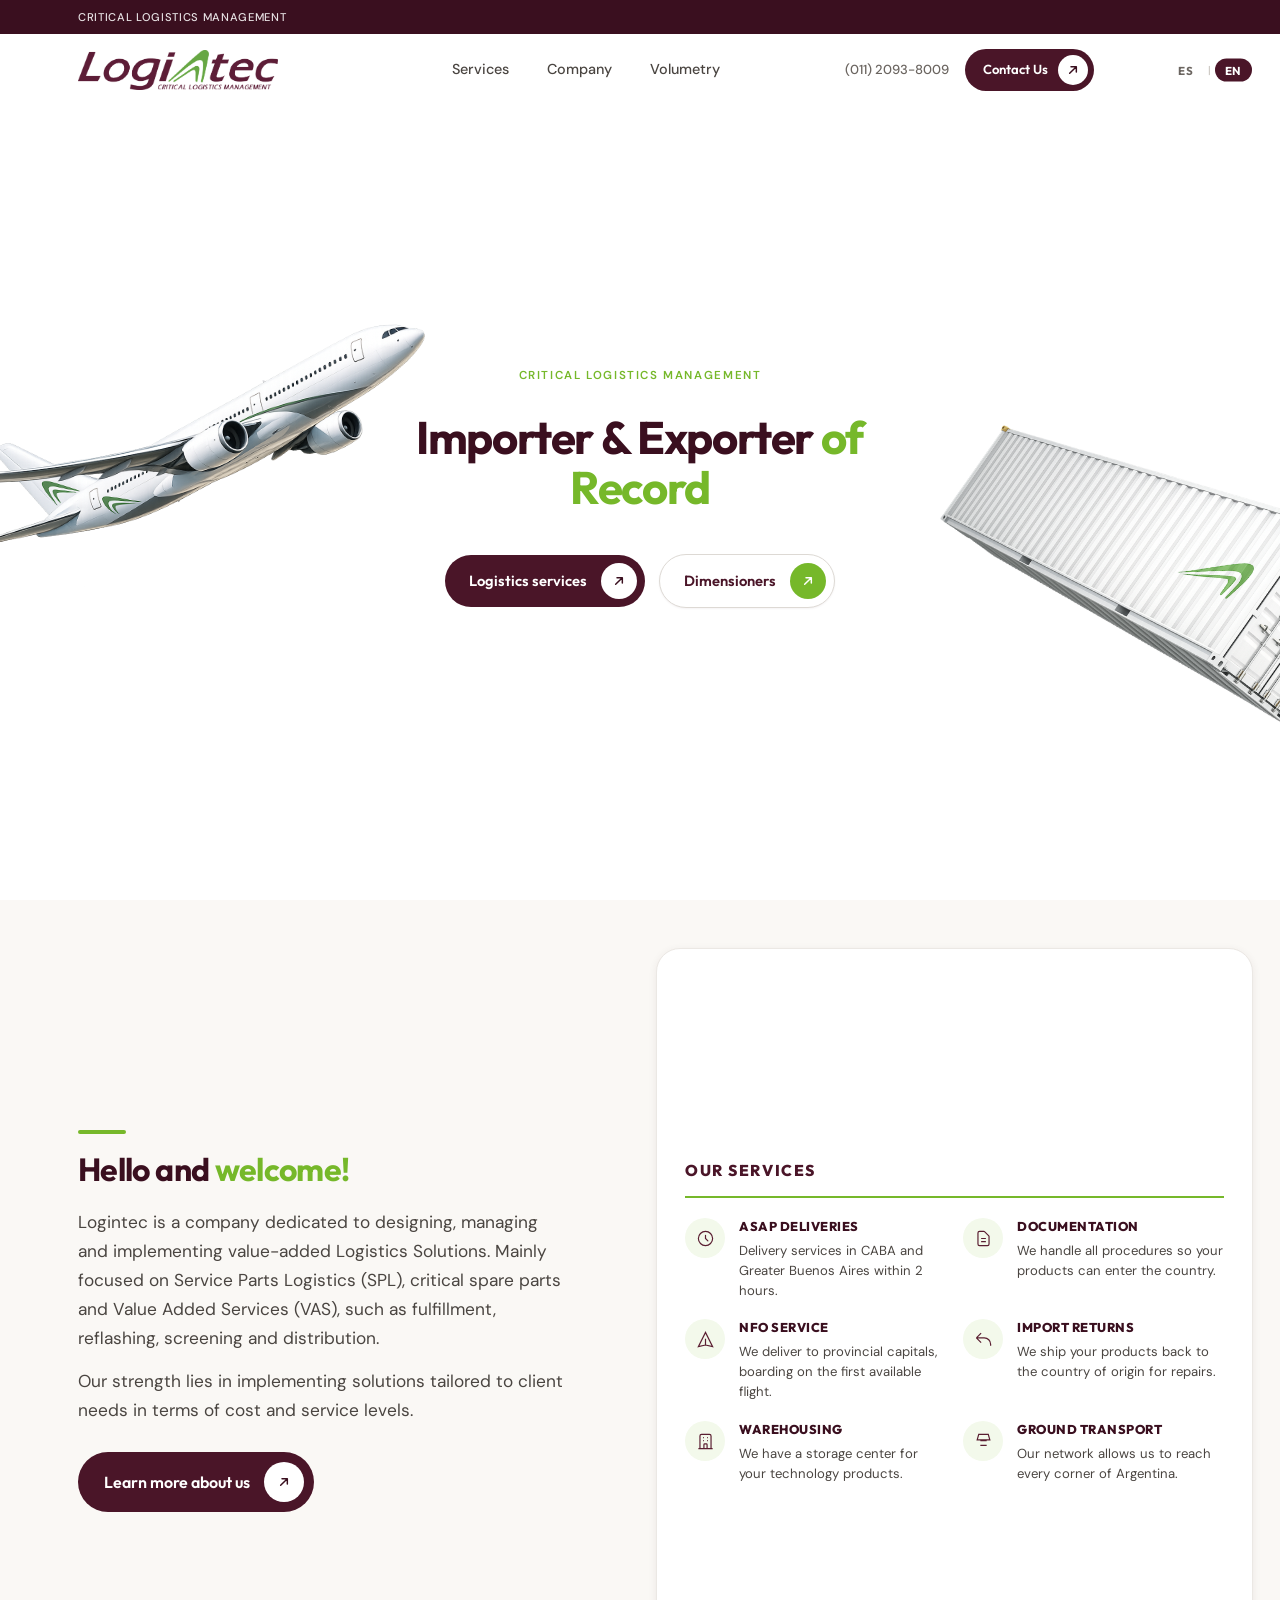
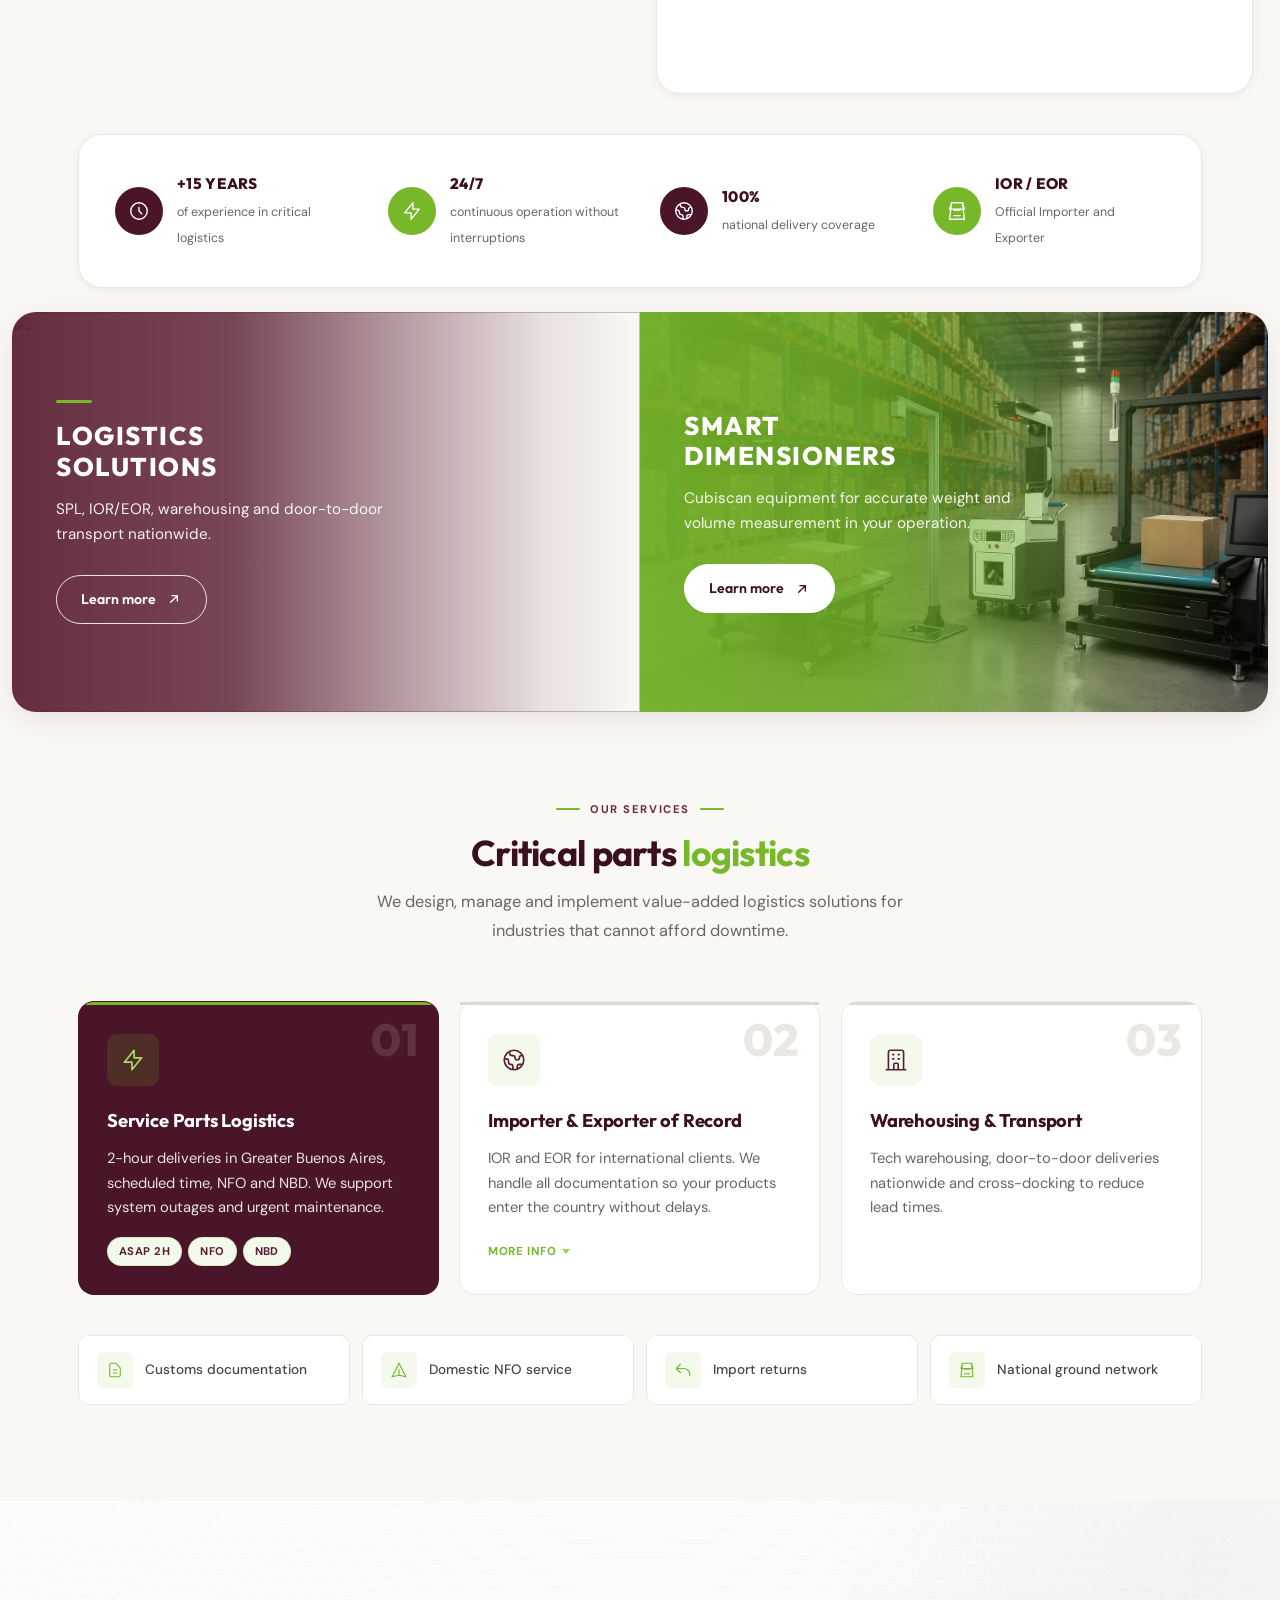
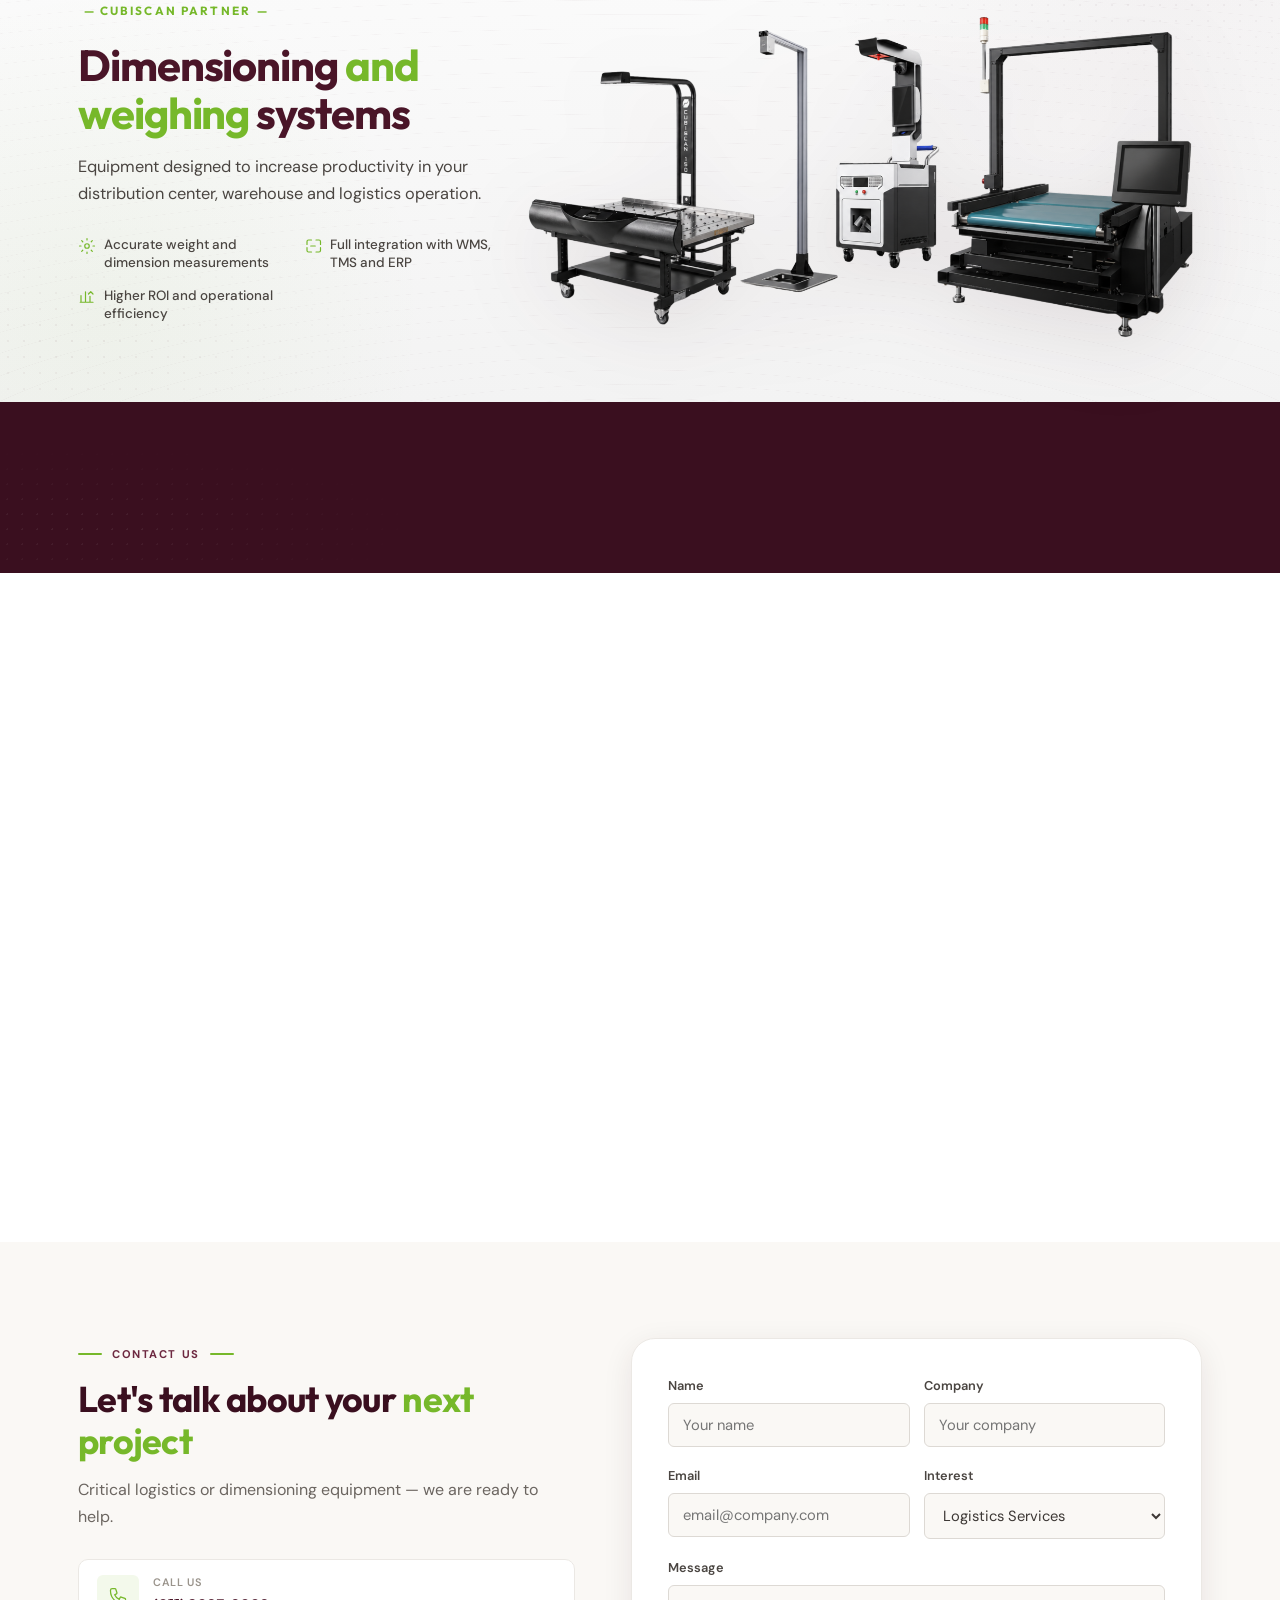
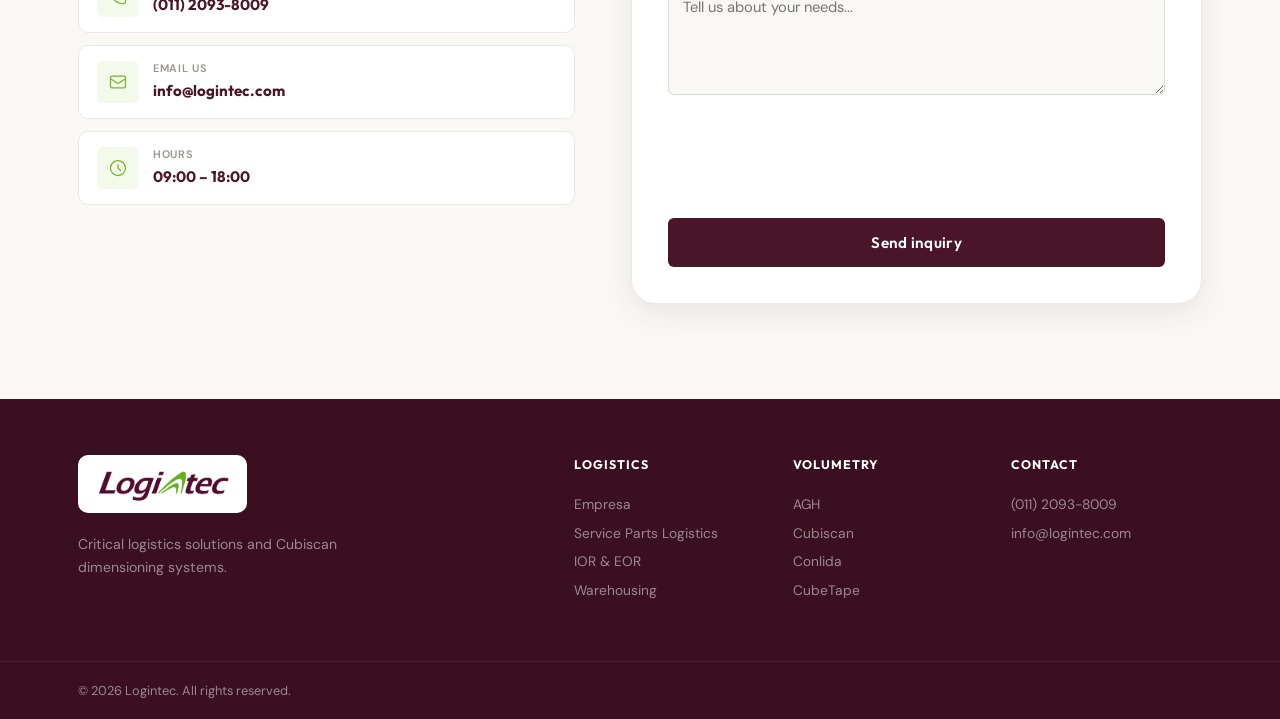
==== index.html @ f8935ba5 "cambio de opcion de mail" ====
﻿<!DOCTYPE html>
<html lang="es">
<head>
  <meta charset="UTF-8" />
  <meta name="viewport" content="width=device-width, initial-scale=1.0" />
  <meta name="description" data-i18n="meta.description" content="Logintec – Critical Logistics Management. Soluciones logísticas críticas y sistemas Cubiscan de dimensionamiento." />
  <title data-i18n="meta.title">Logintec – Critical Logistics Management</title>
  <link rel="preconnect" href="https://fonts.googleapis.com" />
  <link rel="preconnect" href="https://fonts.gstatic.com" crossorigin />
  <link href="https://fonts.googleapis.com/css2?family=DM+Sans:ital,opsz,wght@0,9..40,300;0,9..40,400;0,9..40,500;0,9..40,600;0,9..40,700;1,9..40,400&family=Outfit:wght@400;500;600;700;800&display=swap" rel="stylesheet" />
  <link rel="icon" href="assets/favicon.ico" sizes="any" />
  <link rel="icon" type="image/png" sizes="32x32" href="assets/favicon-32.png" />
  <link rel="icon" type="image/png" sizes="48x48" href="assets/favicon-48.png" />
  <link rel="apple-touch-icon" sizes="192x192" href="assets/favicon-192.png" />
  <link rel="stylesheet" href="css/styles.css" />
</head>
<body>
  <!-- Top bar -->
  <div class="top-bar">
    <div class="container top-bar__inner">
      <span>Critical Logistics Management</span>
    </div>
  </div>

  <!-- Header minimal -->
  <header class="header" id="header">
    <div class="container header__inner">
      <a href="index.html" class="logo">
        <img src="assets/logo2.png" alt="Logintec" class="logo__img" width="180" height="48" loading="eager" />
      </a>

      <nav class="nav" id="nav">
        <a href="index.html#logistica" data-i18n="nav.services">Servicios</a>
        <a href="empresa.html" data-i18n="nav.company">Empresa</a>
        <a href="dimensionadores.html" data-i18n="nav.volumetry">Volumetría</a>
        <a href="#contacto" class="nav__mobile-cta" data-i18n="nav.contact">Contáctenos</a>
      </nav>

      <div class="header__actions">
        <a href="tel:+541120938009" class="header__phone">(011) 2093-8009</a>
        <a href="#contacto" class="hero-pill-btn hero-pill-btn--sm header__pill">
          <span data-i18n="nav.contact">Contáctenos</span>
          <span class="hero-pill-btn__icon" aria-hidden="true">
            <svg viewBox="0 0 24 24" fill="none" stroke="currentColor" stroke-width="2.2"><path d="M7 17L17 7M17 7H9M17 7v8" stroke-linecap="round" stroke-linejoin="round"/></svg>
          </span>
        </a>
        <button class="menu-toggle" id="menuToggle" data-i18n-aria="aria.openMenu" aria-label="Abrir menú">
          <span></span><span></span><span></span>
        </button>
      </div>
    </div>
    <div class="lang-switch lang-switch--corner" id="langSwitch" role="group" aria-label="Seleccionar idioma">
      <button type="button" class="lang-switch__btn lang-switch__btn--active" data-lang="es">ES</button>
      <span class="lang-switch__sep" aria-hidden="true">|</span>
      <button type="button" class="lang-switch__btn" data-lang="en">EN</button>
    </div>
  </header>

  <main>
    <!-- Hero editorial -->
    <section class="hero" id="inicio">
      <div class="hero__media hero__media--left" aria-hidden="true">
        <img
          src="assets/extras/avion.png"
          alt=""
          width="900"
          height="1200"
          loading="eager"
        />
        <span class="hero__media-tag" data-i18n="hero.tagLogistics">Logística</span>
      </div>

      <div class="hero__media hero__media--right" aria-hidden="true">
        <img
          src="assets/extras/container.png"
          alt=""
          width="900"
          height="1200"
          loading="eager"
        />
        <span class="hero__media-tag hero__media-tag--green" data-i18n="hero.tagVolumetry">Volumetría</span>
      </div>

      <div class="hero__center">
        <p class="hero__eyebrow">Critical Logistics Management</p>
        <h1 class="hero__headline">
          <span class="hero-rotate" id="heroRotate" aria-live="polite">
            <span class="hero-rotate__text">
              <span class="t-bold">Importador y </span><span class="t-accent">Exportador Oficial</span>
            </span>
          </span>
        </h1>

        <div class="hero__ctas">
          <a href="#logistica" class="hero-pill-btn">
            <span data-i18n="hero.ctaLogistics">Servicios de logística</span>
            <span class="hero-pill-btn__icon" aria-hidden="true">
              <svg viewBox="0 0 24 24" fill="none" stroke="currentColor" stroke-width="2.2"><path d="M7 17L17 7M17 7H9M17 7v8" stroke-linecap="round" stroke-linejoin="round"/></svg>
            </span>
          </a>
          <a href="dimensionadores.html" class="hero-pill-btn hero-pill-btn--outline">
            <span data-i18n="hero.ctaDimensioners">Dimensionadores</span>
            <span class="hero-pill-btn__icon hero-pill-btn__icon--green" aria-hidden="true">
              <svg viewBox="0 0 24 24" fill="none" stroke="currentColor" stroke-width="2.2"><path d="M7 17L17 7M17 7H9M17 7v8" stroke-linecap="round" stroke-linejoin="round"/></svg>
            </span>
          </a>
        </div>
      </div>
    </section>

    <!-- Bienvenida -->
    <section class="section section--welcome" id="bienvenida">
      <div class="container">
        <div class="welcome-split" data-anim-group>
          <div class="welcome-intro">
            <span class="welcome-intro__line anim-in anim-in--left" aria-hidden="true"></span>
            <h2 class="welcome-intro__title anim-in anim-in--up" data-i18n-html="welcome.title"><span class="t-bold">Hola y </span><span class="t-accent">bienvenidos!</span></h2>
            <p class="welcome-intro__text anim-in anim-in--up" data-i18n="welcome.p1">Logintec es una empresa dedicada al diseño, gestión e implementación de valor agregado en Soluciones Logísticas. Principalmente enfocada en la Logística de Partes de Servicio (SPL), Repuestos críticos y Soluciones de Valor Agregado (VAS), tales como fullfilment, reflashing, screening y distribución.</p>
            <p class="welcome-intro__text anim-in anim-in--up" data-i18n="welcome.p2">De todas formas, el fuerte de Logintec se basa en su capacidad de implementar soluciones que se adecuen a las necesidades de los clientes en término de costos y niveles de servicio.</p>
            <a href="empresa.html" class="hero-pill-btn welcome-intro__btn anim-in anim-in--pop">
              <span data-i18n="welcome.cta">Conocé más de nosotros</span>
              <span class="hero-pill-btn__icon" aria-hidden="true">
                <svg viewBox="0 0 24 24" fill="none" stroke="currentColor" stroke-width="2.2"><path d="M7 17L17 7M17 7H9M17 7v8" stroke-linecap="round" stroke-linejoin="round"/></svg>
              </span>
            </a>
          </div>

          <div class="welcome-services-panel">
            <span class="welcome-services-panel__label anim-in anim-in--right" data-i18n="welcome.services.label">Nuestros servicios</span>
            <div class="welcome-services-panel__grid">
              <div class="welcome-svc-item anim-in anim-in--left">
                <div class="welcome-svc-item__icon" aria-hidden="true">
                  <svg viewBox="0 0 24 24" fill="none" stroke="currentColor" stroke-width="1.5"><path d="M12 8v4l3 3m6-3a9 9 0 11-18 0 9 9 0 0118 0z" stroke-linecap="round"/></svg>
                </div>
                <div>
                  <h4 data-i18n="welcome.svc1.title">Entregas ASAP</h4>
                  <p data-i18n="welcome.svc1.desc">Servicios de entregas en CABA y AMBA en 2 horas.</p>
                </div>
              </div>
              <div class="welcome-svc-item anim-in anim-in--right">
                <div class="welcome-svc-item__icon" aria-hidden="true">
                  <svg viewBox="0 0 24 24" fill="none" stroke="currentColor" stroke-width="1.5"><path d="M9 12h6m-6 4h6m2 5H7a2 2 0 01-2-2V5a2 2 0 012-2h5.586a1 1 0 01.707.293l5.414 5.414a1 1 0 01.293.707V19a2 2 0 01-2 2z"/></svg>
                </div>
                <div>
                  <h4 data-i18n="welcome.svc2.title">Documentación</h4>
                  <p data-i18n="welcome.svc2.desc">Realizamos todos los trámites para que sus productos ingresen al país.</p>
                </div>
              </div>
              <div class="welcome-svc-item anim-in anim-in--left">
                <div class="welcome-svc-item__icon" aria-hidden="true">
                  <svg viewBox="0 0 24 24" fill="none" stroke="currentColor" stroke-width="1.5"><path d="M12 19l9 2-9-18-9 18 9-2zm0 0v-8"/></svg>
                </div>
                <div>
                  <h4 data-i18n="welcome.svc3.title">Servicio NFO</h4>
                  <p data-i18n="welcome.svc3.desc">Entregamos en las capitales del interior, embarcando en el primer vuelo disponible.</p>
                </div>
              </div>
              <div class="welcome-svc-item anim-in anim-in--right">
                <div class="welcome-svc-item__icon" aria-hidden="true">
                  <svg viewBox="0 0 24 24" fill="none" stroke="currentColor" stroke-width="1.5"><path d="M3 10h10a8 8 0 018 8v2M3 10l6 6m-6-6l6-6"/></svg>
                </div>
                <div>
                  <h4 data-i18n="welcome.svc4.title">Retorno de importaciones</h4>
                  <p data-i18n="welcome.svc4.desc">Enviamos sus productos al país de origen para realizar las reparaciones.</p>
                </div>
              </div>
              <div class="welcome-svc-item anim-in anim-in--left">
                <div class="welcome-svc-item__icon" aria-hidden="true">
                  <svg viewBox="0 0 24 24" fill="none" stroke="currentColor" stroke-width="1.5"><path d="M19 21V5a2 2 0 00-2-2H7a2 2 0 00-2 2v16m14 0h2m-2 0h-5m-9 0H3m2 0h5M9 7h1m-1 4h1m4-4h1m-1 4h1m-5 10v-5a1 1 0 011-1h2a1 1 0 011 1v5m-4 0h4"/></svg>
                </div>
                <div>
                  <h4 data-i18n="welcome.svc5.title">Warehousing</h4>
                  <p data-i18n="welcome.svc5.desc">Contamos con un centro de almacenaje para sus productos tecnológicos.</p>
                </div>
              </div>
              <div class="welcome-svc-item anim-in anim-in--right">
                <div class="welcome-svc-item__icon" aria-hidden="true">
                  <svg viewBox="0 0 24 24" fill="none" stroke="currentColor" stroke-width="1.5"><path d="M8 17h8M8 11h8M6 3h12l2 7H4l2-7z"/></svg>
                </div>
                <div>
                  <h4 data-i18n="welcome.svc6.title">Transporte terrestre</h4>
                  <p data-i18n="welcome.svc6.desc">Contamos con una red que nos permite llegar a toda la República Argentina.</p>
                </div>
              </div>
            </div>
          </div>
        </div>

        <div class="welcome-stats" data-anim-group>
          <div class="welcome-stat anim-in anim-in--pop">
            <div class="welcome-stat__icon welcome-stat__icon--burgundy">
              <svg viewBox="0 0 24 24" fill="none" stroke="currentColor" stroke-width="1.5"><path d="M12 8v4l3 3m6-3a9 9 0 11-18 0 9 9 0 0118 0z" stroke-linecap="round"/></svg>
            </div>
            <div>
              <strong data-i18n="welcome.stat1.title">+15 AÑOS</strong>
              <span data-i18n="welcome.stat1.desc">de experiencia en logística crítica</span>
            </div>
          </div>
          <div class="welcome-stat anim-in anim-in--pop">
            <div class="welcome-stat__icon welcome-stat__icon--green">
              <svg viewBox="0 0 24 24" fill="none" stroke="currentColor" stroke-width="1.5"><path d="M13 10V3L4 14h7v7l9-11h-7z" stroke-linecap="round" stroke-linejoin="round"/></svg>
            </div>
            <div>
              <strong data-i18n="welcome.stat2.title">24/7</strong>
              <span data-i18n="welcome.stat2.desc">operación continua sin interrupciones</span>
            </div>
          </div>
          <div class="welcome-stat anim-in anim-in--pop">
            <div class="welcome-stat__icon welcome-stat__icon--burgundy">
              <svg viewBox="0 0 24 24" fill="none" stroke="currentColor" stroke-width="1.5"><path d="M3.055 11H5a2 2 0 012 2v1a2 2 0 002 2 2 2 0 012 2v2.945M8 3.935V5.5A2.5 2.5 0 0010.5 8h.5a2 2 0 012 2 2 2 0 104 0 2 2 0 012-2h1.064M15 20.488V18a2 2 0 012-2h3.064M21 12a9 9 0 11-18 0 9 9 0 0118 0z" stroke-linecap="round" stroke-linejoin="round"/></svg>
            </div>
            <div>
              <strong data-i18n="welcome.stat3.title">100%</strong>
              <span data-i18n="welcome.stat3.desc">cobertura nacional en entregas</span>
            </div>
          </div>
          <div class="welcome-stat anim-in anim-in--pop">
            <div class="welcome-stat__icon welcome-stat__icon--green">
              <svg viewBox="0 0 24 24" fill="none" stroke="currentColor" stroke-width="1.5"><path d="M8 17h8M8 11h8M6 3h12l2 7H4l2-7zM6 3L4 21h16l-2-18"/></svg>
            </div>
            <div>
              <strong data-i18n="welcome.stat4.title">IOR / EOR</strong>
              <span data-i18n="welcome.stat4.desc">Importador y Exportador Oficial</span>
            </div>
          </div>
        </div>
      </div>

      <div class="welcome-cards-wide" data-anim-group>
        <div class="welcome-cards">
          <a href="#logistica" class="welcome-card welcome-card--logistics anim-in anim-in--left anim-in--scale">
            <img src="https://images.unsplash.com/photo-1586528116311-ad8dd3c8310d?w=1200&q=80&auto=format&fit=crop" alt="" loading="lazy" />
            <div class="welcome-card__overlay"></div>
            <div class="welcome-card__content">
              <span class="welcome-card__line" aria-hidden="true"></span>
              <h3 data-i18n="welcome.card.logistics.title">SOLUCIONES LOGÍSTICAS</h3>
              <p data-i18n="welcome.card.logistics.desc">SPL, IOR/EOR, almacenaje y transporte puerta a puerta en todo el país.</p>
              <span class="welcome-card__link">
                <span data-i18n="welcome.card.more">Conocé más</span>
                <svg viewBox="0 0 24 24" fill="none" stroke="currentColor" stroke-width="2"><path d="M7 17L17 7M17 7H9M17 7v8" stroke-linecap="round" stroke-linejoin="round"/></svg>
              </span>
            </div>
          </a>
          <a href="dimensionadores.html" class="welcome-card welcome-card--cubiscan anim-in anim-in--right anim-in--scale">
            <img src="assets/extras/dimensionadores.png" alt="" loading="lazy" />
            <div class="welcome-card__overlay"></div>
            <div class="welcome-card__content">
              <h3 data-i18n="welcome.card.cubiscan.title">DIMENSIONADORES INTELIGENTES</h3>
              <p data-i18n="welcome.card.cubiscan.desc">Equipos Cubiscan para medición precisa de peso y volumen en su operación.</p>
              <span class="welcome-card__link welcome-card__link--solid">
                <span data-i18n="welcome.card.more">Conocé más</span>
                <svg viewBox="0 0 24 24" fill="none" stroke="currentColor" stroke-width="2"><path d="M7 17L17 7M17 7H9M17 7v8" stroke-linecap="round" stroke-linejoin="round"/></svg>
              </span>
            </div>
          </a>
        </div>
      </div>
    </section>

    <!-- Logística -->
    <section class="section section--logistics" id="logistica">
      <div class="container">
        <div class="section__header" data-anim-group>
          <span class="section__label anim-in anim-in--up" data-i18n="logistics.label">Nuestros servicios</span>
          <h2 class="anim-in anim-in--up" data-i18n-html="logistics.title"><span class="t-bold">Logística</span> <span class="t-accent">de partes críticas</span></h2>
          <p class="anim-in anim-in--up" data-i18n="logistics.desc">Diseñamos, gestionamos e implementamos soluciones logísticas de valor agregado para industrias que no pueden detenerse.</p>
        </div>
        <div class="services-grid" data-anim-group>
          <article class="service-card service-card--featured anim-in anim-in--left anim-in--scale">
            <div class="service-card__number">01</div>
            <div class="service-card__icon-wrap">
              <svg viewBox="0 0 24 24" fill="none" stroke="currentColor" stroke-width="1.5"><path d="M13 10V3L4 14h7v7l9-11h-7z" stroke-linecap="round" stroke-linejoin="round"/></svg>
            </div>
            <h3>Service Parts Logistics</h3>
            <p data-i18n="service.spl.desc">Entregas en 2 horas en AMBA, hora estipulada, NFO y NBD. Soportamos caídas en sistemas y mantenimientos urgentes.</p>
            <ul class="service-card__tags">
              <li>ASAP 2h</li>
              <li>NFO</li>
              <li>NBD</li>
            </ul>
          </article>
          <article class="service-card service-card--ior anim-in anim-in--up anim-in--scale" tabindex="0">
            <div class="service-card__number">02</div>
            <div class="service-card__icon-wrap">
              <svg viewBox="0 0 24 24" fill="none" stroke="currentColor" stroke-width="1.5"><path d="M3.055 11H5a2 2 0 012 2v1a2 2 0 002 2 2 2 0 012 2v2.945M8 3.935V5.5A2.5 2.5 0 0010.5 8h.5a2 2 0 012 2 2 2 0 104 0 2 2 0 012-2h1.064M15 20.488V18a2 2 0 012-2h3.064M21 12a9 9 0 11-18 0 9 9 0 0118 0z" stroke-linecap="round" stroke-linejoin="round"/></svg>
            </div>
            <h3>Importer & Exporter of Record</h3>
            <p data-i18n="service.ior.desc">IOR y EOR para clientes internacionales. Gestionamos toda la documentación para que sus productos ingresen al país sin demoras.</p>
            <span class="service-card__more" data-i18n="service.ior.more">Más info</span>
            <div class="service-card__detail" role="tooltip">
              <div class="service-card__detail-inner">
                <strong class="service-card__detail-title">Importer &amp; Exporter of Record</strong>
                <p data-i18n="service.ior.detail.p1">Hemos desarrollado los servicios de IOR &amp; EOR para atender las necesidades de nuestros clientes internacionales.</p>
                <p data-i18n="service.ior.detail.p2">En la mayoría de los países es esencial que su empresa tenga presencia fiscal para poder importar productos; y obtener una licencia de importador/exportador requiere mucho tiempo (varios meses) y mucho dinero. Nuestro servicio asiste a las empresas que no cuentan con dicha presencia corporativa, utilizando nuestra entidad de IOR &amp; EOR.</p>
                <p data-i18n="service.ior.detail.p3">Logintec ofrece un rápido desarrollo y parametrización para los procesos de importación/exportación de partes y productos críticos; incluyendo:</p>
                <ul>
                  <li data-i18n="service.ior.detail.li1">Actuar como el importador/exportador para la aduana y en relación a la declaración de los impuestos a la hora de la importación/exportación;</li>
                  <li data-i18n="service.ior.detail.li2">Ser la entidad responsable frente a las aduanas, a los impuestos y a otras autoridades reguladoras;</li>
                  <li data-i18n="service.ior.detail.li3">Solicitar las licencias o permisos para las importaciones/exportaciones;</li>
                  <li data-i18n="service.ior.detail.li4">Mantener los productos la duración mínima requerida bajo la ley local; y</li>
                  <li data-i18n="service.ior.detail.li5">Completar todos los formularios regulares asociados al pago de tasas e impuestos.</li>
                </ul>
              </div>
            </div>
          </article>
          <article class="service-card anim-in anim-in--right anim-in--scale">
            <div class="service-card__number">03</div>
            <div class="service-card__icon-wrap">
              <svg viewBox="0 0 24 24" fill="none" stroke="currentColor" stroke-width="1.5"><path d="M19 21V5a2 2 0 00-2-2H7a2 2 0 00-2 2v16m14 0h2m-2 0h-5m-9 0H3m2 0h5M9 7h1m-1 4h1m4-4h1m-1 4h1m-5 10v-5a1 1 0 011-1h2a1 1 0 011 1v5m-4 0h4" stroke-linecap="round" stroke-linejoin="round"/></svg>
            </div>
            <h3>Warehousing & Transport</h3>
            <p data-i18n="service.wh.desc">Almacenaje tecnológico, entregas puerta a puerta en todo el país y CrossDocking para reducir tiempos de entrega.</p>
          </article>
        </div>
        <div class="features-bar" id="featuresBar" data-anim-group>
          <div class="feature-pill anim-in anim-in--pop">
            <span class="feature-pill__icon"><svg viewBox="0 0 24 24" fill="none" stroke="currentColor" stroke-width="1.5"><path d="M9 12h6m-6 4h6m2 5H7a2 2 0 01-2-2V5a2 2 0 012-2h5.586a1 1 0 01.707.293l5.414 5.414a1 1 0 01.293.707V19a2 2 0 01-2 2z"/></svg></span>
            <span data-i18n="feature.customs">Documentación aduanera</span>
          </div>
          <div class="feature-pill anim-in anim-in--pop">
            <span class="feature-pill__icon"><svg viewBox="0 0 24 24" fill="none" stroke="currentColor" stroke-width="1.5"><path d="M12 19l9 2-9-18-9 18 9-2zm0 0v-8"/></svg></span>
            <span data-i18n="feature.nfo">Servicio NFO interior</span>
          </div>
          <div class="feature-pill anim-in anim-in--pop">
            <span class="feature-pill__icon"><svg viewBox="0 0 24 24" fill="none" stroke="currentColor" stroke-width="1.5"><path d="M3 10h10a8 8 0 018 8v2M3 10l6 6m-6-6l6-6"/></svg></span>
            <span data-i18n="feature.return">Retorno de importaciones</span>
          </div>
          <div class="feature-pill anim-in anim-in--pop">
            <span class="feature-pill__icon"><svg viewBox="0 0 24 24" fill="none" stroke="currentColor" stroke-width="1.5"><path d="M8 17h8M8 11h8M6 3h12l2 7H4l2-7zM6 3L4 21h16l-2-18"/></svg></span>
            <span data-i18n="feature.network">Red terrestre nacional</span>
          </div>
        </div>
      </div>
    </section>

    <!-- Cubiscan -->
    <section class="section section--cubiscan" id="cubiscan">
      <div class="cubiscan-top">
        <div class="container cubiscan-layout">
          <div class="cubiscan-copy reveal">
            <span class="cubiscan-label" data-i18n="cubiscan.label">Cubiscan Partner</span>
            <h2 class="cubiscan-title" data-i18n-html="cubiscan.title"><span class="t-bold">Sistemas de</span> <span class="t-accent">dimensionamiento</span> y pesaje</h2>
            <p class="cubiscan-desc" data-i18n="cubiscan.desc">Equipos diseñados para aumentar la productividad de su centro de distribución, depósito y operación logística.</p>
            <ul class="cubiscan-highlights">
              <li>
                <span class="cubiscan-highlights__icon" aria-hidden="true">
                  <svg viewBox="0 0 24 24" fill="none" stroke="currentColor" stroke-width="1.6"><circle cx="12" cy="12" r="3"/><path d="M12 2v2M12 20v2M2 12h2M20 12h2M4.93 4.93l1.41 1.41M17.66 17.66l1.41 1.41M4.93 19.07l1.41-1.41M17.66 6.34l1.41-1.41" stroke-linecap="round"/></svg>
                </span>
                <span data-i18n="cubiscan.hl1">Mediciones exactas de peso y dimensiones</span>
              </li>
              <li>
                <span class="cubiscan-highlights__icon" aria-hidden="true">
                  <svg viewBox="0 0 24 24" fill="none" stroke="currentColor" stroke-width="1.6"><path d="M10 4H6a2 2 0 00-2 2v4m12-6h4a2 2 0 012 2v4M4 14v4a2 2 0 002 2h4m6 0h4a2 2 0 002-2v-4" stroke-linecap="round"/><path d="M9 12h6" stroke-linecap="round"/></svg>
                </span>
                <span data-i18n="cubiscan.hl2">Integración total con WMS, TMS y ERP</span>
              </li>
              <li>
                <span class="cubiscan-highlights__icon" aria-hidden="true">
                  <svg viewBox="0 0 24 24" fill="none" stroke="currentColor" stroke-width="1.6"><path d="M4 19V10M10 19V5M16 19v-8M20 19H3" stroke-linecap="round" stroke-linejoin="round"/><path d="M14 8l3-3 3 3" stroke-linecap="round" stroke-linejoin="round"/></svg>
                </span>
                <span data-i18n="cubiscan.hl3">Mayor ROI y eficiencia operativa</span>
              </li>
            </ul>
          </div>
          <div class="cubiscan-visual reveal">
            <img
              class="cubiscan-visual__img"
              src="assets/extras/fondomaquinas.png"
              alt="Equipos Cubiscan de dimensionamiento y pesaje"
              width="1200"
              height="700"
              loading="lazy"
            />
          </div>
        </div>
      </div>

      <div class="cubiscan-bridge">
        <div class="container">
          <div class="cubiscan-panel reveal">
            <div class="cubiscan-panel__item">
              <span class="cubiscan-panel__icon" aria-hidden="true">
                <svg viewBox="0 0 24 24" fill="none" stroke="currentColor" stroke-width="1.6"><circle cx="12" cy="12" r="3"/><path d="M12 2v2M12 20v2M2 12h2M20 12h2M4.93 4.93l1.41 1.41M17.66 17.66l1.41 1.41M4.93 19.07l1.41-1.41M17.66 6.34l1.41-1.41" stroke-linecap="round"/></svg>
              </span>
              <strong data-i18n="benefit.precision.title">Precisión</strong>
              <p data-i18n="benefit.precision.desc">Mediciones exactas de peso y dimensiones en segundos.</p>
            </div>
            <div class="cubiscan-panel__item">
              <span class="cubiscan-panel__icon" aria-hidden="true">
                <svg viewBox="0 0 24 24" fill="none" stroke="currentColor" stroke-width="1.6"><path d="M10 4H6a2 2 0 00-2 2v4m12-6h4a2 2 0 012 2v4M4 14v4a2 2 0 002 2h4m6 0h4a2 2 0 002-2v-4" stroke-linecap="round"/><path d="M9 12h6" stroke-linecap="round"/></svg>
              </span>
              <strong data-i18n="benefit.integration.title">Integración</strong>
              <p data-i18n="benefit.integration.desc">Compatible con WMS, TMS y sistemas ERP.</p>
            </div>
            <div class="cubiscan-panel__item">
              <span class="cubiscan-panel__icon" aria-hidden="true">
                <svg viewBox="0 0 24 24" fill="none" stroke="currentColor" stroke-width="1.6"><path d="M4 19V10M10 19V5M16 19v-8M20 19H3" stroke-linecap="round" stroke-linejoin="round"/><path d="M14 8l3-3 3 3" stroke-linecap="round" stroke-linejoin="round"/></svg>
              </span>
              <strong data-i18n="benefit.roi.title">ROI</strong>
              <p data-i18n="benefit.roi.desc">Reducción de errores de facturación y optimización de espacio.</p>
            </div>
          </div>
        </div>
      </div>

      <div class="cubiscan-bottom" aria-hidden="true"></div>
    </section>

    <!-- Empresa -->
    <section class="section section--about" id="empresa" data-anim-section>
      <div class="container about-grid">
        <div class="about-content">
          <span class="section__label section__label--accent anim-in anim-in--left" data-i18n="about.label">Quiénes somos</span>
          <h2 class="anim-in anim-in--up" data-i18n-html="about.title">Soluciones <span class="t-accent">logísticas</span> a medida</h2>
          <p class="anim-in anim-in--up" data-i18n-html="about.p1"><strong>Logintec</strong> es una empresa dedicada al diseño, gestión e implementación de valor agregado en soluciones logísticas. Principalmente enfocada en la Logística de Partes de Servicio (SPL), repuestos críticos y Soluciones de Valor Agregado (VAS).</p>
          <p class="anim-in anim-in--up" data-i18n="about.p2">Nuestro fuerte se basa en la capacidad de implementar soluciones que se adecuen a las necesidades de los clientes en términos de costos y niveles de servicio.</p>
          <div class="about-values">
            <div class="value-item anim-in anim-in--pop">
              <div class="value-item__icon">
                <svg viewBox="0 0 24 24" fill="none" stroke="currentColor" stroke-width="1.5"><path d="M13 10V3L4 14h7v7l9-11h-7z" stroke-linecap="round" stroke-linejoin="round"/></svg>
              </div>
              <strong data-i18n="about.urgency.title">Urgencia</strong>
              <p data-i18n="about.urgency.desc">De mañana, de noche y feriados</p>
            </div>
            <div class="value-item anim-in anim-in--pop">
              <div class="value-item__icon">
                <svg viewBox="0 0 24 24" fill="none" stroke="currentColor" stroke-width="1.5"><circle cx="12" cy="12" r="10"/><path d="M12 6v6l4 2"/></svg>
              </div>
              <strong data-i18n="about.precision.title">Precisión</strong>
              <p data-i18n="about.precision.desc">Niveles de servicio garantizados</p>
            </div>
            <div class="value-item anim-in anim-in--pop">
              <div class="value-item__icon">
                <svg viewBox="0 0 24 24" fill="none" stroke="currentColor" stroke-width="1.5"><path d="M17 21v-2a4 4 0 00-4-4H5a4 4 0 00-4 4v2"/><circle cx="9" cy="7" r="4"/><path d="M23 21v-2a4 4 0 00-3-3.87M16 3.13a4 4 0 010 7.75"/></svg>
              </div>
              <strong data-i18n="about.partnership.title">Partnership</strong>
              <p data-i18n="about.partnership.desc">Partner oficial Cubiscan</p>
            </div>
          </div>
        </div>

        <div class="about-visual">
          <div class="about-media anim-in anim-in--right anim-in--scale">
            <img
              class="about-media__img"
              src="assets/extras/deposito.jpeg"
              alt=""
              loading="lazy"
              width="900"
              height="700"
            />
            <div class="about-media__cards">
              <article class="about-card about-card--logistics anim-in anim-in--right">
                <strong class="about-card__title" data-i18n="about.card.logistics.title">Logística</strong>
                <p data-i18n="about.card.logistics.desc">SPL · IOR/EOR · Warehousing · Transporte nacional</p>
                <svg class="about-card__deco" viewBox="0 0 64 40" fill="none" aria-hidden="true">
                  <path d="M4 28h34l8-10h10v18H4V28z" stroke="currentColor" stroke-width="1.6" stroke-linejoin="round"/>
                  <circle cx="16" cy="36" r="3.5" stroke="currentColor" stroke-width="1.6"/>
                  <circle cx="46" cy="36" r="3.5" stroke="currentColor" stroke-width="1.6"/>
                </svg>
              </article>
              <article class="about-card about-card--cubiscan anim-in anim-in--right">
                <strong class="about-card__title" data-i18n="about.card.volumetry.title">Volumetría</strong>
                <p data-i18n="about.card.volumetry.desc">Cubiscan · Dimensionamiento · Pesaje industrial</p>
                <svg class="about-card__deco" viewBox="0 0 48 48" fill="none" aria-hidden="true">
                  <path d="M24 6l16 8v20l-16 8-16-8V14l16-8z" stroke="currentColor" stroke-width="1.6" stroke-linejoin="round"/>
                  <path d="M24 22v20M8 14l16 8 16-8" stroke="currentColor" stroke-width="1.6" stroke-linejoin="round"/>
                </svg>
              </article>
            </div>
          </div>
        </div>
      </div>

      <div class="about-cta anim-in anim-in--up">
        <div class="container about-cta__inner">
          <div class="about-cta__text">
            <span class="about-cta__icon" aria-hidden="true">
              <svg viewBox="0 0 24 24" fill="none" stroke="currentColor" stroke-width="2.2"><path d="M7 17L17 7M17 7H9M17 7v8" stroke-linecap="round" stroke-linejoin="round"/></svg>
            </span>
            <p data-i18n="about.cta.text">Conocé cómo optimizamos tu operación logística.</p>
          </div>
          <a href="#contacto" class="hero-pill-btn hero-pill-btn--sm about-cta__btn">
            <span data-i18n="nav.contact">Contáctenos</span>
            <span class="hero-pill-btn__icon" aria-hidden="true">
              <svg viewBox="0 0 24 24" fill="none" stroke="currentColor" stroke-width="2.2"><path d="M7 17L17 7M17 7H9M17 7v8" stroke-linecap="round" stroke-linejoin="round"/></svg>
            </span>
          </a>
        </div>
      </div>
    </section>

    <!-- Contacto -->
    <section class="section section--contact" id="contacto" data-anim-section>
      <div class="container">
        <div class="contact-wrapper">
          <div class="contact-info">
            <span class="section__label anim-in anim-in--left" data-i18n="contact.label">Contáctenos</span>
            <h2 class="anim-in anim-in--up" data-i18n-html="contact.title">Hablemos de su <span class="t-accent">próximo proyecto</span></h2>
            <p class="anim-in anim-in--up" data-i18n="contact.desc">Logística crítica o equipos de dimensionamiento — estamos listos para ayudarle.</p>
            <div class="contact-details">
              <a href="tel:+541120938009" class="contact-item anim-in anim-in--left">
                <div class="contact-item__icon">
                  <svg viewBox="0 0 24 24" fill="none" stroke="currentColor" stroke-width="1.5"><path d="M3 5a2 2 0 012-2h3.28a1 1 0 01.948.684l1.498 4.493a1 1 0 01-.502 1.21l-2.257 1.13a11.042 11.042 0 005.516 5.516l1.13-2.257a1 1 0 011.21-.502l4.493 1.498a1 1 0 01.684.949V19a2 2 0 01-2 2h-1C9.716 21 3 14.284 3 6V5z" stroke-linecap="round" stroke-linejoin="round"/></svg>
                </div>
                <div>
                  <small data-i18n="contact.call">Llámenos</small>
                  <strong>(011) 2093-8009</strong>
                </div>
              </a>
              <a href="mailto:info@logintec.com" class="contact-item anim-in anim-in--left">
                <div class="contact-item__icon">
                  <svg viewBox="0 0 24 24" fill="none" stroke="currentColor" stroke-width="1.5"><path d="M3 8l7.89 5.26a2 2 0 002.22 0L21 8M5 19h14a2 2 0 002-2V7a2 2 0 00-2-2H5a2 2 0 00-2 2v10a2 2 0 002 2z" stroke-linecap="round" stroke-linejoin="round"/></svg>
                </div>
                <div>
                  <small data-i18n="contact.write">Escríbanos</small>
                  <strong>info@logintec.com</strong>
                </div>
              </a>
              <div class="contact-item anim-in anim-in--left">
                <div class="contact-item__icon">
                  <svg viewBox="0 0 24 24" fill="none" stroke="currentColor" stroke-width="1.5"><path d="M12 8v4l3 3m6-3a9 9 0 11-18 0 9 9 0 0118 0z" stroke-linecap="round" stroke-linejoin="round"/></svg>
                </div>
                <div>
                  <small data-i18n="contact.hours">Horario</small>
                  <strong>09:00 – 18:00</strong>
                </div>
              </div>
            </div>
          </div>
          <form class="contact-form anim-in anim-in--right anim-in--scale" id="contactForm">
            <input type="text" name="_honey" class="form-honey" tabindex="-1" autocomplete="off" aria-hidden="true" />
            <div class="form-row">
              <div class="form-group">
                <label for="nombre" data-i18n="form.name">Nombre</label>
                <input type="text" id="nombre" name="nombre" required data-i18n-placeholder="form.namePlaceholder" placeholder="Su nombre" />
              </div>
              <div class="form-group">
                <label for="empresa" data-i18n="form.company">Empresa</label>
                <input type="text" id="empresa" name="empresa" data-i18n-placeholder="form.companyPlaceholder" placeholder="Su empresa" />
              </div>
            </div>
            <div class="form-row">
              <div class="form-group">
                <label for="email" data-i18n="form.email">Email</label>
                <input type="email" id="email" name="email" required data-i18n-placeholder="form.emailPlaceholder" placeholder="email@empresa.com" />
              </div>
              <div class="form-group">
                <label for="interes" data-i18n="form.interest">Interés</label>
                <select id="interes" name="interes">
                  <option value="logistica" data-i18n="form.interest.logistics">Servicios de Logística</option>
                  <option value="cubiscan" data-i18n="form.interest.cubiscan">Equipos Volumetría</option>
                  <option value="ambos" data-i18n="form.interest.both">Ambos</option>
                </select>
              </div>
            </div>
            <div class="form-group">
              <label for="mensaje" data-i18n="form.message">Mensaje</label>
              <textarea id="mensaje" name="mensaje" rows="4" required data-i18n-placeholder="form.messagePlaceholder" placeholder="Cuéntenos sobre su necesidad..."></textarea>
            </div>
            <div class="form-recaptcha" id="formRecaptcha">
              <div id="recaptchaWidget"></div>
            </div>
            <p class="form-status" role="status" aria-live="polite" hidden></p>
            <button type="submit" class="btn btn--primary btn--large btn--full" data-i18n="form.submit">Enviar consulta</button>
          </form>
        </div>
      </div>
    </section>
  </main>

  <!-- Footer -->
  <footer class="footer">
    <div class="container footer__inner">
      <div class="footer__brand">
        <a href="index.html" class="logo logo--footer">
          <img src="assets/logo.png" alt="Logintec" class="logo__img" width="180" height="48" loading="lazy" />
        </a>
        <p data-i18n="footer.desc">Soluciones logísticas críticas y sistemas de dimensionamiento Cubiscan.</p>
      </div>
      <div class="footer__links">
        <div>
          <h4 data-i18n="footer.logistics">Logística</h4>
          <a href="empresa.html">Empresa</a>
          <a href="index.html#logistica">Service Parts Logistics</a>
          <a href="#logistica">IOR & EOR</a>
          <a href="#logistica">Warehousing</a>
        </div>
        <div>
          <h4 data-i18n="footer.volumetry">Volumetría</h4>
          <a href="dimensionadores.html#agh" data-i18n="dim.agh.title">AGH</a>
          <a href="dimensionadores.html#cubiscan" data-i18n="dim.cubiscan.title">Cubiscan</a>
          <a href="dimensionadores.html#conlida" data-i18n="dim.conlida.title">Conlida</a>
          <a href="dimensionadores.html#cubetape" data-i18n="dim.cubetape.title">CubeTape</a>
        </div>
        <div>
          <h4 data-i18n="footer.contact">Contacto</h4>
          <a href="tel:+541120938009">(011) 2093-8009</a>
          <a href="mailto:info@logintec.com">info@logintec.com</a>
        </div>
      </div>
    </div>
    <div class="footer__bottom">
      <div class="container">
        <p data-i18n="footer.rights">&copy; 2026 Logintec. Todos los derechos reservados.</p>
</div>
    </div>
  </footer>

  <script src="https://www.google.com/recaptcha/api.js?onload=onRecaptchaLoad&render=explicit" async defer></script>
  <script src="js/i18n.js"></script>
  <script src="js/main.js"></script>
</body>
</html>
---- css/styles.css ----
/* ============================================
   LOGINTEC – Sistema visual refinado
   Borgoña #5a1e31 + Verde lima #76b82a
   ============================================ */

:root {
  --burgundy-900: #3a0f1f;
  --burgundy-800: #4a1528;
  --burgundy-700: #5a1e31;
  --burgundy-600: #6d2840;
  --burgundy-500: #823552;

  --green-500: #76b82a;
  --green-400: #8fcc45;
  --green-300: #a8db6a;
  --green-glow: rgba(118, 184, 42, 0.28);
  --green-light: #f3f9eb;

  --white: #ffffff;
  --cream: #faf8f5;
  --gray-50: #f5f3f0;
  --gray-100: #ebe8e4;
  --gray-200: #ddd9d4;
  --gray-300: #c4bfb8;
  --gray-400: #9a948c;
  --gray-500: #6b6560;
  --gray-600: #4a4541;
  --gray-700: #2e2a27;
  --text: #3d3835;

  --font-display: 'Outfit', system-ui, sans-serif;
  --font-body: 'DM Sans', system-ui, sans-serif;

  --container: 1180px;
  --container-wide: 1640px;
  --header-height: 106px;
  --topbar-height: 34px;
  --radius-sm: 6px;
  --radius-md: 10px;
  --radius-lg: 16px;
  --radius-xl: 24px;

  --shadow-xs: 0 1px 2px rgba(58, 15, 31, 0.05);
  --shadow-sm: 0 2px 8px rgba(58, 15, 31, 0.07);
  --shadow-md: 0 8px 30px rgba(58, 15, 31, 0.09);
  --shadow-lg: 0 20px 50px rgba(58, 15, 31, 0.12);
  --shadow-glow: 0 8px 40px var(--green-glow);

  --ease: cubic-bezier(0.4, 0, 0.2, 1);
  --transition: 0.25s var(--ease);
}

*, *::before, *::after { box-sizing: border-box; margin: 0; padding: 0; }

html {
  scroll-behavior: smooth;
  scroll-padding-top: var(--header-height);
  overflow-x: hidden;
}

body {
  font-family: var(--font-body);
  font-size: 16px;
  line-height: 1.65;
  color: var(--text);
  background: var(--cream);
  -webkit-font-smoothing: antialiased;
}

img { max-width: 100%; display: block; }
a { text-decoration: none; color: inherit; }
button { cursor: pointer; border: none; background: none; font-family: inherit; }
ul { list-style: none; }

.container {
  width: 100%;
  max-width: var(--container);
  margin: 0 auto;
  padding: 0 28px;
}

/* ── TOP BAR ── */
.top-bar {
  position: fixed;
  top: 0; left: 0; right: 0;
  z-index: 1001;
  background: var(--burgundy-900);
  color: rgba(255, 255, 255, 0.88);
  font-size: 0.7rem;
  font-weight: 500;
  letter-spacing: 0.06em;
  text-transform: uppercase;
}

.top-bar__inner {
  display: flex;
  justify-content: space-between;
  align-items: center;
  height: var(--topbar-height);
}

.top-bar a {
  color: rgba(255, 255, 255, 0.8);
  transition: var(--transition);
}

.top-bar a:hover { color: var(--green-400); }

/* ── HEADER (minimal) ── */
.header {
  position: fixed;
  top: var(--topbar-height);
  left: 0; right: 0;
  z-index: 1000;
  background: rgba(255, 255, 255, 0.92);
  backdrop-filter: blur(12px);
  -webkit-backdrop-filter: blur(12px);
  border-bottom: 1px solid transparent;
  transition: background var(--transition), box-shadow var(--transition), border-color var(--transition);
}

.header--scrolled {
  background: var(--white);
  border-bottom-color: var(--gray-100);
  box-shadow: var(--shadow-sm);
}

.header__inner {
  display: grid;
  grid-template-columns: 1fr auto 1fr;
  align-items: center;
  height: 72px;
  gap: 20px;
  padding-right: 128px;
}

.header__inner .logo { justify-self: start; }

.nav {
  display: flex;
  align-items: center;
  gap: 6px;
  justify-self: center;
}

.nav a {
  padding: 8px 16px;
  font-size: 0.9rem;
  font-weight: 500;
  color: var(--gray-600);
  border-radius: 100px;
  transition: var(--transition);
}

.nav a:hover,
.nav a.nav__active {
  color: var(--burgundy-800);
  background: var(--gray-50);
}

.nav__mobile-cta { display: none; }

.header__actions {
  display: flex;
  align-items: center;
  gap: 16px;
  justify-self: end;
}

.header__phone {
  font-size: 0.82rem;
  font-weight: 500;
  color: var(--gray-500);
  white-space: nowrap;
  transition: var(--transition);
}

.header__phone:hover { color: var(--burgundy-700); }

.lang-switch {
  display: flex;
  align-items: center;
  gap: 4px;
  padding: 4px 8px;
  background: var(--gray-50);
  border: 1px solid var(--gray-100);
  border-radius: 100px;
}

.lang-switch__btn {
  padding: 4px 10px;
  font-family: var(--font-display);
  font-size: 0.72rem;
  font-weight: 700;
  letter-spacing: 0.06em;
  color: var(--gray-500);
  border-radius: 100px;
  transition: var(--transition);
}

.lang-switch__btn:hover {
  color: var(--burgundy-800);
}

.lang-switch__btn--active {
  background: var(--burgundy-800);
  color: var(--white);
}

.lang-switch__btn--active:hover {
  color: var(--white);
}

.lang-switch__sep {
  font-size: 0.7rem;
  color: var(--gray-300);
  user-select: none;
}

.lang-switch--corner {
  position: absolute;
  top: 50%;
  right: 24px;
  transform: translateY(-50%);
  height: auto;
  padding: 0;
  background: none;
  border: none;
  box-shadow: none;
  border-radius: 0;
  z-index: 2;
}

.menu-toggle {
  display: none;
  flex-direction: column;
  gap: 5px;
  padding: 8px;
}

.menu-toggle span {
  display: block;
  width: 22px;
  height: 2px;
  background: var(--burgundy-800);
  border-radius: 2px;
  transition: var(--transition);
}

/* ── BUTTONS ── */
.btn {
  display: inline-flex;
  align-items: center;
  justify-content: center;
  gap: 8px;
  padding: 13px 26px;
  font-family: var(--font-display);
  font-size: 0.88rem;
  font-weight: 600;
  letter-spacing: 0.02em;
  border-radius: var(--radius-sm);
  transition: var(--transition);
  border: none;
}

.btn--light {
  background: rgba(255, 255, 255, 0.12);
  color: var(--white);
  border: 1px solid rgba(255, 255, 255, 0.28);
  backdrop-filter: blur(6px);
}

.btn--light:hover {
  background: var(--white);
  color: var(--burgundy-800);
  transform: translateY(-2px);
  box-shadow: var(--shadow-md);
}

.btn--accent {
  background: var(--green-500);
  color: var(--white);
}

.btn--accent:hover {
  background: var(--green-400);
  transform: translateY(-2px);
  box-shadow: var(--shadow-glow);
}

.btn--primary {
  background: var(--burgundy-800);
  color: var(--white);
}

.btn--primary:hover {
  background: var(--burgundy-700);
  transform: translateY(-2px);
  box-shadow: var(--shadow-sm);
}

.btn--large { padding: 15px 30px; font-size: 0.95rem; }
.btn--full { width: 100%; }

.logo {
  display: flex;
  align-items: center;
  flex-shrink: 0;
}

.logo__img {
  display: block;
  width: auto;
  height: 42px;
  max-width: min(200px, 42vw);
  object-fit: contain;
  object-position: left center;
}

.logo--footer .logo__img {
  height: 38px;
}

.logo__word { color: #1e1e1e; }
.logo--footer .logo__word { color: var(--white); }

.logo__accent {
  width: 30px;
  height: 34px;
  margin: 0 2px;
  flex-shrink: 0;
}

/* ── HERO PILL BUTTON ── */
.hero-pill-btn {
  display: inline-flex;
  align-items: center;
  gap: 14px;
  padding: 8px 8px 8px 24px;
  background: var(--burgundy-800);
  color: var(--white);
  font-family: var(--font-display);
  font-size: 0.92rem;
  font-weight: 600;
  border-radius: 100px;
  transition: var(--transition);
  white-space: nowrap;
}

.hero-pill-btn:hover {
  background: var(--burgundy-700);
  transform: translateY(-2px);
  box-shadow: var(--shadow-md);
}

.hero-pill-btn--sm {
  padding: 6px 6px 6px 18px;
  font-size: 0.82rem;
  gap: 10px;
}

.hero-pill-btn--outline {
  background: var(--white);
  color: var(--burgundy-800);
  border: 1.5px solid var(--gray-200);
  box-shadow: var(--shadow-xs);
}

.hero-pill-btn--outline:hover {
  background: var(--green-light);
  border-color: var(--green-500);
  color: var(--burgundy-900);
}

.hero-pill-btn__icon {
  display: flex;
  align-items: center;
  justify-content: center;
  width: 36px;
  height: 36px;
  background: var(--white);
  border-radius: 50%;
  color: var(--burgundy-900);
  flex-shrink: 0;
  transition: var(--transition);
}

.hero-pill-btn--sm .hero-pill-btn__icon {
  width: 30px;
  height: 30px;
}

.hero-pill-btn__icon svg {
  width: 16px;
  height: 16px;
}

.hero-pill-btn__icon--green {
  background: var(--green-500);
  color: var(--white);
}

.hero-pill-btn:hover .hero-pill-btn__icon {
  transform: rotate(45deg);
}

/* ── HERO EDITORIAL ── */
.hero {
  position: relative;
  min-height: 100vh;
  padding-top: var(--header-height);
  background: var(--white);
  display: flex;
  flex-direction: column;
  overflow: hidden;
}

.hero__media {
  position: absolute;
  z-index: 1;
  pointer-events: none;
  overflow: hidden;
}

.hero__media img {
  width: 100%;
  height: 100%;
  object-fit: cover;
  display: block;
}

.hero__media--left img,
.hero__media--right img {
  object-fit: contain;
  object-position: center;
}

.hero__media--left {
  left: -2%;
  top: 18%;
  width: min(48vw, 620px);
  height: min(72vh, 680px);
  overflow: visible;
  transform: rotate(-2deg);
  animation: heroSlideLeft 1s var(--ease) 0.1s both;
}

.hero__media--right {
  right: -2%;
  bottom: 12%;
  width: min(42vw, 520px);
  height: min(62vh, 560px);
  overflow: visible;
  transform: rotate(3deg);
  animation: heroSlideRight 1s var(--ease) 0.2s both;
}

.hero__media--left::after,
.hero__media--right::after {
  display: none;
}

.hero__media--left .hero__media-tag,
.hero__media--right .hero__media-tag {
  display: none;
}

.hero__media-tag {
  position: absolute;
  bottom: 20px;
  left: 20px;
  z-index: 2;
  padding: 6px 14px;
  background: var(--burgundy-800);
  color: var(--white);
  font-size: 0.68rem;
  font-weight: 700;
  letter-spacing: 0.1em;
  text-transform: uppercase;
  border-radius: 100px;
}

.hero__media-tag--green {
  background: var(--green-500);
  color: var(--white);
}

.hero__center {
  position: relative;
  z-index: 2;
  flex: 1;
  display: flex;
  flex-direction: column;
  align-items: center;
  justify-content: center;
  text-align: center;
  padding: 48px 28px 80px;
  max-width: 920px;
  margin: 0 auto;
  animation: heroFadeUp 0.9s var(--ease) both;
}

.hero__eyebrow {
  font-size: 0.72rem;
  font-weight: 600;
  letter-spacing: 0.14em;
  text-transform: uppercase;
  color: var(--green-500);
  margin-bottom: 28px;
}

.hero__headline {
  font-family: var(--font-display);
  font-size: clamp(2.4rem, 5.8vw, 4.6rem);
  line-height: 1.08;
  letter-spacing: -0.03em;
  margin-bottom: 40px;
}

.hero-rotate {
  display: block;
  min-height: 2.3em;
}

.hero-rotate__text {
  display: inline-block;
  transition: opacity 0.45s var(--ease), transform 0.45s var(--ease);
}

.hero-rotate__text .t-bold,
.hero__headline .t-bold,
.section__header h2 .t-bold,
.about-content h2 .t-bold,
.contact-info h2 .t-bold,
.welcome-intro__title .t-bold {
  font-weight: 700;
  color: var(--burgundy-900);
}

.hero-rotate__text .t-light,
.hero__headline .t-light {
  font-weight: 400;
  color: var(--gray-400);
}

.hero-rotate__text .t-accent,
.hero__headline .t-accent,
.section__header h2 .t-accent,
.about-content h2 .t-accent,
.contact-info h2 .t-accent,
.welcome-intro__title .t-accent {
  font-weight: 700;
  color: var(--green-500);
}

.section__header--light h2 .t-bold {
  color: var(--white);
}

.section__header--light h2 .t-accent {
  color: var(--green-400);
}

.hero-rotate__text.is-leaving {
  opacity: 0;
  transform: translateY(16px);
}

.hero-rotate__text.is-entering {
  opacity: 0;
  transform: translateY(-16px);
}

@media (prefers-reduced-motion: reduce) {
  .hero-rotate__text {
    transition: none;
  }
}

.hero__ctas {
  display: flex;
  flex-wrap: wrap;
  align-items: center;
  justify-content: center;
  gap: 14px;
}

@keyframes heroFadeUp {
  from { opacity: 0; transform: translateY(28px); }
  to { opacity: 1; transform: translateY(0); }
}

@keyframes heroSlideLeft {
  from { opacity: 0; transform: rotate(-2deg) translateX(-40px); }
  to { opacity: 1; transform: rotate(-2deg) translateX(0); }
}

@keyframes heroSlideRight {
  from { opacity: 0; transform: rotate(3deg) translateX(40px); }
  to { opacity: 1; transform: rotate(3deg) translateX(0); }
}

/* ── SECTIONS ── */
.section { padding: 96px 0; }

.section__header {
  text-align: center;
  max-width: 600px;
  margin: 0 auto 56px;
}

.section__label {
  display: inline-flex;
  align-items: center;
  gap: 10px;
  font-size: 0.7rem;
  font-weight: 700;
  letter-spacing: 0.14em;
  text-transform: uppercase;
  color: var(--burgundy-600);
  margin-bottom: 14px;
}

.section__label::before,
.section__label::after {
  content: '';
  width: 24px;
  height: 2px;
  background: var(--green-500);
  border-radius: 1px;
}

.section__label--accent { color: var(--green-400); }
.section__label--accent::before,
.section__label--accent::after { background: var(--green-400); }

.section__header h2 {
  font-family: var(--font-display);
  font-size: clamp(1.8rem, 2.8vw, 2.4rem);
  font-weight: 700;
  color: var(--burgundy-900);
  line-height: 1.18;
  margin-bottom: 14px;
  letter-spacing: -0.02em;
}

.section__header h2 .t-bold,
.section__header h2 .t-accent {
  font-weight: 700;
}

.section__header p {
  font-size: 1.02rem;
  color: var(--gray-500);
  line-height: 1.75;
}

.section__header--light h2 { color: var(--white); }
.section__header--light p { color: rgba(255,255,255,0.72); }

/* ── LOGISTICS ── */
.section--logistics {
  background: var(--cream);
  padding-top: 40px;
}

.services-grid {
  display: grid;
  grid-template-columns: repeat(3, 1fr);
  gap: 20px;
  margin-bottom: 40px;
  overflow: visible;
}

.service-card {
  position: relative;
  background: var(--white);
  border-radius: var(--radius-lg);
  padding: 32px 28px 28px;
  border: 1px solid var(--gray-100);
  transition: var(--transition);
  overflow: hidden;
}

.service-card::before {
  content: '';
  position: absolute;
  top: 0; left: 0; right: 0;
  height: 3px;
  background: var(--gray-200);
  transition: var(--transition);
}

.service-card:hover {
  transform: translateY(-4px);
  box-shadow: var(--shadow-md);
  border-color: transparent;
}

.service-card:hover::before { background: var(--green-500); }

.service-card--featured {
  background: var(--burgundy-800);
  color: var(--white);
  border-color: transparent;
}

.service-card--featured::before { background: var(--green-500); }

.service-card__number {
  position: absolute;
  top: 16px;
  right: 20px;
  font-family: var(--font-display);
  font-size: 2.8rem;
  font-weight: 800;
  color: var(--gray-100);
  line-height: 1;
}

.service-card__icon-wrap {
  width: 52px;
  height: 52px;
  display: flex;
  align-items: center;
  justify-content: center;
  background: var(--green-light);
  border-radius: var(--radius-md);
  color: var(--burgundy-700);
  margin-bottom: 20px;
}

.service-card__icon-wrap svg { width: 26px; height: 26px; }

.service-card h3 {
  font-family: var(--font-display);
  font-size: 1.15rem;
  font-weight: 700;
  color: var(--burgundy-900);
  margin-bottom: 10px;
  letter-spacing: -0.01em;
}

.service-card p {
  font-size: 0.92rem;
  color: var(--gray-500);
  line-height: 1.65;
  margin-bottom: 18px;
}

.service-card__tags {
  display: flex;
  flex-wrap: wrap;
  gap: 6px;
}

.service-card__tags li {
  padding: 4px 11px;
  font-size: 0.7rem;
  font-weight: 700;
  letter-spacing: 0.04em;
  text-transform: uppercase;
  background: var(--green-light);
  color: var(--burgundy-700);
  border-radius: 100px;
  border: 1px solid rgba(118, 184, 42, 0.2);
}

.service-card--featured .service-card__number {
  color: rgba(255, 255, 255, 0.12);
}

.service-card--featured h3 {
  color: #ffffff;
}

.service-card--featured p {
  color: rgba(255, 255, 255, 0.88);
}

.service-card--featured .service-card__icon-wrap {
  background: rgba(118, 184, 42, 0.15);
  color: var(--green-300);
}

.service-card--ior {
  overflow: visible;
  z-index: 1;
  cursor: pointer;
}

.service-card--ior:hover,
.service-card--ior:focus-within {
  z-index: 8;
  transform: none;
  box-shadow: none;
  border-color: transparent;
}

.service-card__more {
  display: inline-flex;
  align-items: center;
  gap: 6px;
  font-size: 0.72rem;
  font-weight: 700;
  letter-spacing: 0.06em;
  text-transform: uppercase;
  color: var(--green-500);
}

.service-card__more::after {
  content: '';
  width: 0;
  height: 0;
  border-left: 4px solid transparent;
  border-right: 4px solid transparent;
  border-top: 5px solid currentColor;
  opacity: 0.7;
}

.service-card__detail {
  position: absolute;
  inset: 0;
  width: auto;
  height: auto;
  min-height: 100%;
  opacity: 0;
  visibility: hidden;
  pointer-events: none;
  transform: scale(0.98);
  transition: opacity 0.2s var(--ease), transform 0.2s var(--ease), visibility 0.2s;
  z-index: 20;
}

.service-card--ior:hover .service-card__detail,
.service-card--ior:focus-within .service-card__detail {
  opacity: 1;
  visibility: visible;
  pointer-events: auto;
  transform: scale(1);
}

.service-card__detail-inner {
  background: var(--white);
  border: 1px solid var(--gray-100);
  border-radius: var(--radius-lg);
  box-shadow: var(--shadow-lg);
  padding: 22px 20px 20px;
  min-height: 100%;
  overflow: visible;
}

.service-card__detail-title {
  display: block;
  font-family: var(--font-display);
  font-size: 0.98rem;
  font-weight: 700;
  color: var(--burgundy-900);
  letter-spacing: -0.01em;
  margin-bottom: 10px;
  padding-bottom: 8px;
  border-bottom: 2px solid var(--green-500);
  line-height: 1.25;
}

.service-card__detail-inner p {
  font-size: 0.78rem;
  line-height: 1.45;
  color: var(--gray-600);
  margin-bottom: 8px;
}

.service-card__detail-inner p:last-of-type {
  margin-bottom: 8px;
}

.service-card__detail-inner ul {
  display: flex;
  flex-direction: column;
  gap: 6px;
  padding-left: 1em;
  margin: 0;
}

.service-card__detail-inner li {
  font-size: 0.76rem;
  line-height: 1.4;
  color: var(--gray-600);
  list-style: disc;
}

@media (max-width: 1024px) {
  .service-card__detail {
    left: 0;
    right: 0;
    width: auto;
    transform: scale(0.99);
  }

  .service-card--ior:hover .service-card__detail,
  .service-card--ior:focus-within .service-card__detail {
    transform: scale(1);
  }
}
}

.service-card--featured .service-card__tags li {
  background: rgba(255, 255, 255, 0.1);
  color: var(--green-300);
  border-color: rgba(118, 184, 42, 0.25);
}

.features-bar {
  display: grid;
  grid-template-columns: repeat(4, 1fr);
  gap: 12px;
}

.feature-pill {
  display: flex;
  align-items: center;
  gap: 12px;
  padding: 16px 18px;
  background: var(--white);
  border: 1px solid var(--gray-100);
  border-radius: var(--radius-md);
  font-size: 0.85rem;
  font-weight: 500;
  color: var(--gray-600);
  transition: var(--transition);
}

.feature-pill__icon {
  width: 36px;
  height: 36px;
  display: flex;
  align-items: center;
  justify-content: center;
  background: var(--green-light);
  border-radius: var(--radius-sm);
  color: var(--green-500);
  flex-shrink: 0;
}

.feature-pill__icon svg { width: 18px; height: 18px; }

.feature-pill:hover {
  border-color: var(--green-500);
  box-shadow: var(--shadow-xs);
  color: var(--burgundy-800);
}

/* ── CUBISCAN ── */
.section--cubiscan {
  background: var(--white);
  position: relative;
  overflow: clip;
  padding: 0;
}

.cubiscan-top {
  position: relative;
  padding: clamp(72px, 8vw, 96px) 0 clamp(40px, 5vw, 60px);
  overflow: visible;
  background:
    radial-gradient(circle at 8% 82%, rgba(118, 184, 42, 0.05) 0%, transparent 26%),
    radial-gradient(circle at 94% 8%, rgba(74, 21, 40, 0.04) 0%, transparent 30%),
    linear-gradient(180deg, #fcfcfc 0%, #f3f3f3 100%);
}

.cubiscan-top::before {
  content: '';
  position: absolute;
  inset: 0;
  background-image:
    radial-gradient(rgba(74, 21, 40, 0.075) 1.1px, transparent 1.1px);
  background-size: 16px 16px;
  mask-image:
    radial-gradient(ellipse 48% 42% at 92% 12%, #000 0%, transparent 72%),
    radial-gradient(ellipse 40% 38% at 6% 88%, #000 0%, transparent 70%);
  mask-composite: add;
  -webkit-mask-composite: source-over;
  pointer-events: none;
  opacity: 0.85;
}

.cubiscan-top::after {
  content: '';
  position: absolute;
  inset: -10% -5%;
  background:
    repeating-radial-gradient(
      ellipse 120% 80% at 50% 110%,
      transparent 0,
      transparent 48px,
      rgba(74, 21, 40, 0.035) 49px,
      transparent 50px
    );
  pointer-events: none;
}

.cubiscan-layout {
  position: relative;
  z-index: 1;
  display: grid;
  grid-template-columns: minmax(280px, 0.92fr) minmax(320px, 1.2fr);
  gap: clamp(16px, 3vw, 36px);
  align-items: end;
}

.cubiscan-copy {
  max-width: 540px;
  padding-bottom: clamp(8px, 1.5vw, 24px);
}

.cubiscan-label {
  display: inline-block;
  font-family: var(--font-display);
  font-size: 0.74rem;
  font-weight: 700;
  letter-spacing: 0.18em;
  text-transform: uppercase;
  color: var(--green-500);
  margin-bottom: 20px;
}

.cubiscan-label::before,
.cubiscan-label::after {
  content: '—';
  margin: 0 0.5em;
  letter-spacing: 0;
}

.cubiscan-title {
  font-family: var(--font-display);
  font-size: clamp(2.05rem, 3.4vw, 3rem);
  line-height: 1.1;
  letter-spacing: -0.025em;
  font-weight: 700;
  color: var(--burgundy-800);
  margin-bottom: 18px;
}

.cubiscan-title .t-bold {
  color: var(--burgundy-800);
  font-weight: 700;
}

.cubiscan-title .t-accent {
  color: var(--green-500);
  font-weight: 700;
}

.cubiscan-desc {
  font-size: 1.02rem;
  line-height: 1.65;
  color: var(--gray-600);
  margin-bottom: 28px;
  max-width: 44ch;
}

.cubiscan-highlights {
  display: flex;
  flex-wrap: wrap;
  align-items: flex-start;
  gap: 14px 28px;
}

.cubiscan-highlights li {
  display: flex;
  align-items: flex-start;
  gap: 8px;
  font-size: 0.84rem;
  font-weight: 500;
  line-height: 1.35;
  color: var(--gray-600);
  max-width: 22ch;
}

.cubiscan-highlights__icon {
  width: 18px;
  height: 18px;
  flex-shrink: 0;
  margin-top: 1px;
  color: var(--green-500);
}

.cubiscan-highlights__icon svg {
  width: 100%;
  height: 100%;
  display: block;
}

.cubiscan-visual {
  position: relative;
  min-height: 280px;
  margin-right: clamp(-8px, -1.5vw, -28px);
  margin-bottom: -8px;
}

.cubiscan-visual__img {
  display: block;
  width: 100%;
  height: auto;
  max-height: min(560px, 58vh);
  object-fit: contain;
  object-position: right bottom;
  transform: scale(1.12);
  transform-origin: right bottom;
  filter: drop-shadow(0 20px 36px rgba(58, 15, 31, 0.1));
}

.cubiscan-bridge {
  position: relative;
  z-index: 3;
  height: 0;
  overflow: visible;
}

.cubiscan-bridge .container {
  position: relative;
}

.cubiscan-panel {
  position: relative;
  top: -45px;
  width: 100%;
  display: grid;
  grid-template-columns: repeat(3, 1fr);
  gap: 0;
  background: var(--white);
  border-radius: 18px;
  box-shadow:
    0 4px 6px rgba(58, 15, 31, 0.04),
    0 18px 40px rgba(58, 15, 31, 0.12);
  padding: 18px 10px;
}

.cubiscan-panel__item {
  text-align: center;
  padding: 2px clamp(10px, 1.6vw, 22px);
  border-right: 1px solid var(--gray-100);
}

.cubiscan-panel__item:last-child {
  border-right: none;
}

.cubiscan-panel__icon {
  display: inline-flex;
  align-items: center;
  justify-content: center;
  width: 42px;
  height: 42px;
  margin-bottom: 10px;
  border-radius: 50%;
  background: var(--burgundy-800);
  color: var(--white);
}

.cubiscan-panel__icon svg {
  width: 18px;
  height: 18px;
}

.cubiscan-panel__item strong {
  display: block;
  font-family: var(--font-display);
  font-size: 0.95rem;
  font-weight: 700;
  color: var(--burgundy-800);
  margin-bottom: 6px;
}

.cubiscan-panel__item p {
  font-size: 0.78rem;
  line-height: 1.45;
  color: var(--gray-600);
  max-width: 26ch;
  margin: 0 auto;
}

.cubiscan-bottom {
  position: relative;
  background: var(--burgundy-900);
  padding: clamp(96px, 10vw, 120px) 0 clamp(40px, 4vw, 56px);
}

.cubiscan-bottom::before {
  content: '';
  position: absolute;
  inset: 0;
  background-image: radial-gradient(rgba(255, 255, 255, 0.07) 1px, transparent 1px);
  background-size: 15px 15px;
  mask-image: radial-gradient(ellipse 38% 65% at 6% 72%, #000 0%, transparent 74%);
  pointer-events: none;
}

.cubiscan-bottom__inner {
  position: relative;
  z-index: 2;
  display: flex;
  flex-direction: column;
  align-items: center;
}

.cubiscan-cta {
  min-width: 260px;
  padding: 14px 28px;
  border-radius: 10px;
  font-size: 0.95rem;
  box-shadow: 0 10px 28px rgba(118, 184, 42, 0.28);
}

.cubiscan-cta::after {
  content: '→';
  margin-left: 6px;
}

/* ── ABOUT ── */
.section--about {
  background: var(--white);
  padding: clamp(48px, 6vw, 72px) 0 0;
  overflow: hidden;
}

.about-grid {
  display: grid;
  grid-template-columns: 1.05fr 1fr;
  gap: clamp(36px, 5vw, 64px);
  align-items: center;
  padding-bottom: clamp(48px, 6vw, 72px);
}

.about-content .section__label {
  margin-bottom: 12px;
}

.about-content h2 {
  font-family: var(--font-display);
  font-size: clamp(1.85rem, 2.8vw, 2.45rem);
  font-weight: 700;
  color: var(--burgundy-900);
  margin-bottom: 18px;
  line-height: 1.18;
  letter-spacing: -0.02em;
}

.about-content > p {
  color: var(--gray-600);
  margin-bottom: 14px;
  line-height: 1.75;
  max-width: 52ch;
}

.about-values {
  display: grid;
  grid-template-columns: repeat(3, 1fr);
  gap: 14px;
  margin-top: 32px;
}

.value-item {
  padding: 18px 14px;
  background: var(--white);
  border-radius: var(--radius-md);
  border: 1px solid var(--gray-100);
  box-shadow: var(--shadow-sm);
  text-align: center;
  transition: var(--transition);
}

.value-item:hover {
  border-color: rgba(118, 184, 42, 0.35);
  box-shadow: var(--shadow-md);
  transform: translateY(-2px);
}

.value-item__icon {
  width: 42px;
  height: 42px;
  margin: 0 auto 12px;
  display: flex;
  align-items: center;
  justify-content: center;
  background: var(--green-light);
  border-radius: var(--radius-sm);
  color: var(--green-500);
}

.value-item__icon svg { width: 20px; height: 20px; }

.value-item strong {
  display: block;
  font-family: var(--font-display);
  font-size: 0.9rem;
  color: var(--burgundy-800);
  margin-bottom: 4px;
}

.value-item p {
  font-size: 0.76rem;
  color: var(--gray-500);
  margin: 0;
  line-height: 1.4;
}

.about-visual {
  align-self: stretch;
  min-height: 420px;
}

.about-media {
  position: relative;
  height: 100%;
  min-height: 420px;
  border-radius: var(--radius-xl);
  overflow: hidden;
  box-shadow: var(--shadow-md);
}

.about-media__img {
  position: absolute;
  inset: 0;
  width: 100%;
  height: 100%;
  object-fit: cover;
  object-position: center;
  display: block;
}

.about-media::after {
  content: '';
  position: absolute;
  inset: 0;
  background: linear-gradient(
    to right,
    rgba(58, 15, 31, 0.08) 0%,
    rgba(58, 15, 31, 0.35) 55%,
    rgba(58, 15, 31, 0.55) 100%
  );
  pointer-events: none;
}

.about-media__cards {
  position: absolute;
  z-index: 2;
  right: clamp(16px, 3vw, 28px);
  top: 50%;
  transform: translateY(-50%);
  display: flex;
  flex-direction: column;
  gap: 14px;
  width: min(260px, 58%);
}

.about-card {
  position: relative;
  padding: 20px 18px;
  border-radius: var(--radius-lg);
  overflow: hidden;
  min-height: 0;
  height: auto;
  display: flex;
  flex-direction: column;
  justify-content: center;
  backdrop-filter: blur(8px);
  transition: var(--transition);
}

.about-card:hover {
  transform: translateY(-3px);
  box-shadow: var(--shadow-md);
}

.about-card--logistics,
.about-card--cubiscan {
  background: rgba(74, 21, 40, 0.88);
  color: var(--white);
  border: 1px solid rgba(255, 255, 255, 0.08);
}

.about-card__label {
  display: inline-block;
  font-size: 0.62rem;
  font-weight: 700;
  letter-spacing: 0.12em;
  text-transform: uppercase;
  color: var(--green-400);
  margin-bottom: 6px;
}

.about-card__title {
  display: block;
  font-family: var(--font-display);
  font-size: 1.25rem;
  font-weight: 700;
  margin-bottom: 8px;
  letter-spacing: -0.02em;
  color: var(--white);
  padding-bottom: 8px;
  border-bottom: 2px solid var(--green-500);
  width: fit-content;
}

.about-card p {
  opacity: 0.88;
  font-size: 0.8rem;
  line-height: 1.45;
  margin: 0;
  max-width: 18ch;
}

.about-card__deco {
  position: absolute;
  right: 10px;
  bottom: 10px;
  width: 52px;
  height: auto;
  color: rgba(255, 255, 255, 0.14);
  pointer-events: none;
}

.about-cta {
  background: var(--burgundy-900);
  padding: 22px 0;
}

.about-cta__inner {
  display: flex;
  align-items: center;
  justify-content: space-between;
  gap: 24px;
}

.about-cta__text {
  display: flex;
  align-items: center;
  gap: 14px;
  min-width: 0;
}

.about-cta__icon {
  width: 36px;
  height: 36px;
  border-radius: 50%;
  background: var(--green-500);
  color: var(--white);
  display: inline-flex;
  align-items: center;
  justify-content: center;
  flex-shrink: 0;
}

.about-cta__icon svg {
  width: 16px;
  height: 16px;
}

.about-cta__text p {
  margin: 0;
  color: rgba(255, 255, 255, 0.92);
  font-size: clamp(0.95rem, 1.4vw, 1.1rem);
  font-weight: 500;
  line-height: 1.4;
}

.about-cta__btn {
  background: var(--white);
  color: var(--burgundy-800);
  flex-shrink: 0;
}

.about-cta__btn:hover {
  background: var(--cream);
  color: var(--burgundy-900);
}

.about-cta__btn .hero-pill-btn__icon {
  background: var(--burgundy-800);
  color: var(--white);
}

/* ── CONTACT ── */
.section--contact { background: var(--cream); }

.contact-wrapper {
  display: grid;
  grid-template-columns: 1fr 1.15fr;
  gap: 56px;
  align-items: start;
}

.contact-info h2 {
  font-family: var(--font-display);
  font-size: clamp(1.8rem, 2.8vw, 2.3rem);
  font-weight: 700;
  color: var(--burgundy-900);
  margin-bottom: 14px;
  line-height: 1.18;
  letter-spacing: -0.02em;
}

.contact-info > p {
  color: var(--gray-500);
  margin-bottom: 28px;
  line-height: 1.7;
}

.contact-details { display: flex; flex-direction: column; gap: 12px; }

.contact-item {
  display: flex;
  align-items: center;
  gap: 14px;
  padding: 14px 18px;
  background: var(--white);
  border-radius: var(--radius-md);
  border: 1px solid var(--gray-100);
  transition: var(--transition);
}

a.contact-item:hover {
  border-color: var(--green-500);
  box-shadow: var(--shadow-xs);
}

.contact-item__icon {
  width: 42px;
  height: 42px;
  display: flex;
  align-items: center;
  justify-content: center;
  background: var(--green-light);
  border-radius: var(--radius-sm);
  color: var(--green-500);
  flex-shrink: 0;
}

.contact-item__icon svg { width: 20px; height: 20px; }

.contact-item small {
  display: block;
  font-size: 0.68rem;
  font-weight: 600;
  color: var(--gray-400);
  text-transform: uppercase;
  letter-spacing: 0.06em;
}

.contact-item strong {
  font-family: var(--font-display);
  font-size: 0.95rem;
  color: var(--burgundy-800);
}

.contact-form {
  background: var(--white);
  padding: 36px;
  border-radius: var(--radius-xl);
  box-shadow: var(--shadow-md);
  border: 1px solid var(--gray-100);
}

.form-row {
  display: grid;
  grid-template-columns: 1fr 1fr;
  gap: 14px;
}

.form-group { margin-bottom: 18px; }

.form-group label {
  display: block;
  font-size: 0.8rem;
  font-weight: 600;
  color: var(--gray-600);
  margin-bottom: 7px;
}

.form-group input,
.form-group select,
.form-group textarea {
  width: 100%;
  padding: 11px 14px;
  font-family: var(--font-body);
  font-size: 0.92rem;
  color: var(--text);
  background: var(--cream);
  border: 1px solid var(--gray-200);
  border-radius: var(--radius-sm);
  transition: var(--transition);
}

.form-group input:focus,
.form-group select:focus,
.form-group textarea:focus {
  outline: none;
  border-color: var(--green-500);
  background: var(--white);
  box-shadow: 0 0 0 3px rgba(118, 184, 42, 0.15);
}

.form-group textarea { resize: vertical; min-height: 110px; }

.form-recaptcha {
  margin-bottom: 18px;
  min-height: 78px;
}

.form-recaptcha .g-recaptcha {
  transform-origin: left center;
}

.form-honey {
  position: absolute;
  left: -9999px;
  width: 1px;
  height: 1px;
  opacity: 0;
  pointer-events: none;
}

.form-status {
  margin: 0 0 14px;
  padding: 10px 14px;
  font-size: 0.88rem;
  font-weight: 500;
  border-radius: var(--radius-sm);
  line-height: 1.4;
}

.form-status--success {
  color: #1a5c2e;
  background: rgba(118, 184, 42, 0.15);
  border: 1px solid rgba(118, 184, 42, 0.35);
}

.form-status--error {
  color: #8b1a1a;
  background: rgba(180, 40, 40, 0.1);
  border: 1px solid rgba(180, 40, 40, 0.25);
}

.contact-form .btn:disabled {
  opacity: 0.7;
  cursor: wait;
}

/* ── FOOTER ── */
.footer {
  background: var(--burgundy-900);
  color: rgba(255,255,255,0.5);
}

.footer__inner {
  display: grid;
  grid-template-columns: 1.4fr 2fr;
  gap: 56px;
  padding: 56px 28px;
}

.footer__brand .logo {
  margin-bottom: 6px;
  display: inline-flex;
  padding: 10px 14px;
  background: var(--white);
  border-radius: 10px;
}

.footer__brand p {
  margin-top: 14px;
  font-size: 0.88rem;
  line-height: 1.65;
  max-width: 300px;
}

.footer__links {
  display: grid;
  grid-template-columns: repeat(3, 1fr);
  gap: 28px;
}

.footer__links h4 {
  font-family: var(--font-display);
  font-size: 0.78rem;
  font-weight: 700;
  color: var(--white);
  margin-bottom: 14px;
  letter-spacing: 0.08em;
  text-transform: uppercase;
}

.footer__links a {
  display: block;
  font-size: 0.86rem;
  padding: 3px 0;
  transition: var(--transition);
}

.footer__links a:hover { color: var(--green-400); }

.footer__bottom {
  border-top: 1px solid rgba(255, 255, 255, 0.07);
  padding: 18px 0;
}

.footer__bottom .container {
  display: flex;
  justify-content: space-between;
  align-items: center;
}

.footer__bottom p { font-size: 0.8rem; }

.footer__social {
  font-size: 0.8rem;
  color: var(--green-400);
  transition: var(--transition);
}

.footer__social:hover { color: var(--green-300); }

/* ── WELCOME ── */
.section--welcome {
  background: var(--cream);
  padding: 72px 0 40px;
}

.welcome-split {
  display: grid;
  grid-template-columns: 0.9fr 1.1fr;
  gap: clamp(32px, 4vw, 48px);
  align-items: stretch;
  margin-bottom: 48px;
}

.welcome-intro {
  max-width: none;
  margin: 0;
  text-align: left;
  display: flex;
  flex-direction: column;
  justify-content: center;
  align-items: flex-start;
}

.welcome-intro__line {
  display: block;
  width: 48px;
  height: 4px;
  background: var(--green-500);
  border-radius: 2px;
  margin: 0 0 22px;
}

.welcome-intro__title {
  font-family: var(--font-display);
  font-size: clamp(2rem, 2.5vw, 2.65rem);
  line-height: 1.12;
  letter-spacing: -0.02em;
  margin-bottom: 26px;
}

.welcome-intro__text {
  font-size: clamp(1.06rem, 0.4vw + 0.98rem, 1.13rem);
  line-height: 1.75;
  color: var(--gray-600);
  margin-bottom: 18px;
}

.welcome-intro__btn {
  margin-top: 16px;
}

.welcome-intro .hero-pill-btn {
  font-size: 1rem;
  padding: 10px 10px 10px 26px;
  width: auto;
  align-self: flex-start;
}

.welcome-intro .hero-pill-btn__icon {
  width: 40px;
  height: 40px;
}

.welcome-services-panel {
  background: var(--white);
  border: 1px solid var(--gray-100);
  border-radius: var(--radius-xl);
  padding: 36px 32px;
  box-shadow: var(--shadow-sm);
  display: flex;
  flex-direction: column;
  justify-content: center;
  height: 100%;
  margin-left: clamp(36px, 5vw, 60px);
  width: 100%;
}

.welcome-services-panel__label {
  display: block;
  font-family: var(--font-display);
  font-size: clamp(0.98rem, 1.1vw, 1.12rem);
  font-weight: 800;
  letter-spacing: 0.1em;
  text-transform: uppercase;
  color: var(--burgundy-800);
  margin-bottom: 24px;
  padding-bottom: 14px;
  border-bottom: 2px solid var(--green-500);
}

.welcome-services-panel__grid {
  display: grid;
  grid-template-columns: 1fr 1fr;
  gap: 22px 18px;
}

.welcome-svc-item {
  display: flex;
  gap: 14px;
  align-items: flex-start;
}

.welcome-svc-item__icon {
  width: 40px;
  height: 40px;
  border-radius: 50%;
  background: var(--green-light);
  color: var(--burgundy-700);
  display: flex;
  align-items: center;
  justify-content: center;
  flex-shrink: 0;
}

.welcome-svc-item__icon svg {
  width: 19px;
  height: 19px;
}

.welcome-svc-item h4 {
  font-family: var(--font-display);
  font-size: clamp(0.8rem, 0.9vw, 0.88rem);
  font-weight: 800;
  letter-spacing: 0.04em;
  text-transform: uppercase;
  color: var(--burgundy-900);
  margin-bottom: 6px;
  line-height: 1.3;
}

.welcome-svc-item p {
  font-size: clamp(0.82rem, 0.85vw, 0.9rem);
  line-height: 1.55;
  color: var(--gray-600);
}

.welcome-stats {
  display: grid;
  grid-template-columns: repeat(4, 1fr);
  gap: 16px;
  background: var(--white);
  border: 1px solid var(--gray-100);
  border-radius: var(--radius-xl);
  padding: 28px 24px;
  margin-bottom: 24px;
  box-shadow: var(--shadow-sm);
}

.welcome-stat {
  display: flex;
  align-items: center;
  gap: 14px;
  padding: 8px 12px;
}

.welcome-stat__icon {
  width: 48px;
  height: 48px;
  border-radius: 50%;
  display: flex;
  align-items: center;
  justify-content: center;
  flex-shrink: 0;
  color: var(--white);
}

.welcome-stat__icon svg {
  width: 22px;
  height: 22px;
}

.welcome-stat__icon--burgundy {
  background: var(--burgundy-800);
}

.welcome-stat__icon--green {
  background: var(--green-500);
}

.welcome-stat strong {
  display: block;
  font-family: var(--font-display);
  font-size: 0.95rem;
  font-weight: 800;
  color: var(--burgundy-900);
  letter-spacing: 0.02em;
  margin-bottom: 2px;
}

.welcome-stat span {
  font-size: 0.78rem;
  color: var(--gray-500);
  line-height: 1.35;
}

.welcome-cards-wide {
  width: min(calc(100% - 24px), var(--container-wide));
  margin: 0 auto;
}

.welcome-cards {
  display: flex;
  border-radius: var(--radius-xl);
  overflow: hidden;
  min-height: 400px;
  box-shadow: var(--shadow-md);
}

.welcome-card {
  position: relative;
  flex: 1;
  display: block;
  min-height: 400px;
  color: var(--white);
  text-decoration: none;
  transition: filter var(--transition);
}

.welcome-card:hover {
  filter: brightness(1.05);
}

.welcome-card img {
  position: absolute;
  inset: 0;
  width: 100%;
  height: 100%;
  object-fit: cover;
  object-position: center;
}

.welcome-card--logistics img {
  object-position: 88% center;
}

.welcome-card__overlay {
  position: absolute;
  inset: 0;
  pointer-events: none;
}

.welcome-card--logistics .welcome-card__overlay {
  background: linear-gradient(
    to right,
    rgba(90, 30, 49, 0.93) 0%,
    rgba(90, 30, 49, 0.82) 35%,
    rgba(90, 30, 49, 0.45) 60%,
    rgba(90, 30, 49, 0.1) 85%,
    transparent 100%
  );
}

.welcome-card--cubiscan .welcome-card__overlay {
  background: linear-gradient(
    to right,
    rgba(118, 184, 42, 0.93) 0%,
    rgba(118, 184, 42, 0.82) 35%,
    rgba(118, 184, 42, 0.45) 60%,
    rgba(118, 184, 42, 0.1) 85%,
    transparent 100%
  );
}

.welcome-card__content {
  position: relative;
  z-index: 2;
  padding: 48px 44px;
  height: 100%;
  min-height: 400px;
  display: flex;
  flex-direction: column;
  justify-content: center;
  align-items: flex-start;
  text-align: left;
}

.welcome-card__line {
  display: block;
  width: 36px;
  height: 3px;
  background: var(--green-500);
  border-radius: 2px;
  margin-bottom: 18px;
}

.welcome-card h3 {
  font-family: var(--font-display);
  font-size: clamp(1.25rem, 2vw, 1.65rem);
  font-weight: 800;
  letter-spacing: 0.06em;
  text-transform: uppercase;
  margin-bottom: 14px;
  line-height: 1.2;
  max-width: 14ch;
}

.welcome-card p {
  font-size: 0.95rem;
  opacity: 0.92;
  line-height: 1.65;
  margin-bottom: 28px;
  max-width: 36ch;
}

.welcome-card__link {
  display: inline-flex;
  align-items: center;
  gap: 10px;
  padding: 12px 24px;
  border: 1.5px solid rgba(255, 255, 255, 0.85);
  border-radius: 100px;
  font-family: var(--font-display);
  font-size: 0.88rem;
  font-weight: 600;
  background: transparent;
  color: var(--white);
  transition: var(--transition);
}

.welcome-card__link svg {
  width: 16px;
  height: 16px;
}

.welcome-card__link--solid {
  background: var(--white);
  color: var(--burgundy-900);
  border-color: var(--white);
}

.welcome-card:hover .welcome-card__link {
  background: rgba(255, 255, 255, 0.12);
  border-color: var(--white);
}

.welcome-card:hover .welcome-card__link--solid {
  background: var(--white);
  color: var(--burgundy-900);
  box-shadow: 0 4px 16px rgba(0, 0, 0, 0.15);
}

/* ── ANIMATIONS ── */
.reveal {
  opacity: 0;
  transform: translateY(20px);
  transition: opacity 0.6s var(--ease), transform 0.6s var(--ease);
}

.reveal.visible {
  opacity: 1;
  transform: translateY(0);
}

.reveal-stat {
  opacity: 0;
  transform: translateY(24px);
  transition:
    opacity 0.6s var(--ease),
    transform 0.65s cubic-bezier(0.34, 1.15, 0.64, 1);
}

.reveal-stat.visible {
  opacity: 1;
  transform: translateY(0);
}

.reveal-stat .welcome-stat__icon {
  transform: scale(0.5);
  opacity: 0;
  transition:
    transform 0.55s cubic-bezier(0.34, 1.35, 0.64, 1) 0.08s,
    opacity 0.4s var(--ease) 0.05s;
}

.reveal-stat.visible .welcome-stat__icon {
  transform: scale(1);
  opacity: 1;
}

/* Dramatic section entrance (about + contact) */
.anim-in {
  opacity: 0;
  will-change: transform, opacity, filter;
  transition:
    opacity 0.75s cubic-bezier(0.22, 1, 0.36, 1),
    transform 0.85s cubic-bezier(0.22, 1, 0.36, 1),
    filter 0.75s cubic-bezier(0.22, 1, 0.36, 1);
}

.anim-in--up {
  transform: translateY(56px);
  filter: blur(4px);
}

.anim-in--left {
  transform: translateX(-64px);
  filter: blur(3px);
}

.anim-in--right {
  transform: translateX(64px);
  filter: blur(3px);
}

.anim-in--scale {
  transform: translateY(40px) scale(0.88);
  filter: blur(4px);
}

.anim-in--pop {
  transform: translateY(40px) scale(0.72);
  filter: blur(2px);
}

.anim-in--right.anim-in--scale {
  transform: translateX(72px) scale(0.9);
}

.anim-in.is-in {
  opacity: 1;
  transform: none;
  filter: blur(0);
}

.about-card.anim-in.is-in:hover {
  transform: translateY(-3px);
}

.value-item.anim-in.is-in:hover {
  transform: translateY(-2px);
}

.service-card.anim-in.is-in:hover {
  transform: translateY(-4px);
}

.service-card--ior.anim-in.is-in:hover,
.service-card--ior.anim-in.is-in:focus-within {
  transform: none;
}

@media (prefers-reduced-motion: reduce) {
  .anim-in,
  .anim-in--up,
  .anim-in--left,
  .anim-in--right,
  .anim-in--scale,
  .anim-in--pop,
  .anim-in--right.anim-in--scale {
    opacity: 1;
    transform: none;
    filter: none;
    transition: none;
  }
}

/* ── EMPRESA PAGE ── */
.page-empresa {
  background: var(--white);
}

.empresa-hero {
  background: var(--white);
  padding-bottom: 88px;
}

.empresa-hero__layout {
  position: relative;
  min-height: clamp(480px, 62vh, 620px);
  padding-top: calc(var(--header-height) + 52px);
}

.empresa-hero__grid {
  position: relative;
  z-index: 2;
  max-width: min(540px, 44%);
  width: 100%;
  margin-left: max(28px, calc((100vw - var(--container)) / 2 + 28px));
  margin-right: auto;
  padding-bottom: 48px;
}

.empresa-hero__content {
  max-width: 560px;
  text-align: left;
}

.empresa-hero__eyebrow {
  display: block;
  font-size: 0.8rem;
  font-weight: 700;
  letter-spacing: 0.16em;
  text-transform: uppercase;
  color: var(--green-500);
  margin-bottom: 18px;
}

.empresa-hero__title {
  font-family: var(--font-display);
  font-size: clamp(2.35rem, 4.2vw, 3.55rem);
  line-height: 1.08;
  letter-spacing: -0.03em;
  color: var(--burgundy-900);
  margin-bottom: 16px;
}

.empresa-hero__title .t-accent {
  color: var(--green-500);
  font-weight: 700;
}

.empresa-hero__line {
  display: block;
  width: 48px;
  height: 4px;
  background: var(--green-500);
  border-radius: 2px;
  margin-bottom: 24px;
}

.empresa-hero__text {
  font-size: clamp(0.95rem, 1.05vw, 1.02rem);
  line-height: 1.8;
  color: var(--gray-600);
  margin-bottom: 14px;
}

.empresa-hero__cta {
  margin-top: 20px;
  text-transform: uppercase;
  letter-spacing: 0.04em;
  font-size: 0.82rem;
}

.empresa-hero__media {
  position: absolute;
  top: calc(var(--header-height) + 28px);
  right: 0;
  width: min(50vw, 680px);
  height: calc(100% - 20px);
  min-height: 460px;
  border-radius: var(--radius-xl) 0 0 var(--radius-xl);
  overflow: hidden;
  box-shadow: var(--shadow-lg);
}

.empresa-hero__media::before {
  content: '';
  position: absolute;
  inset: 0;
  z-index: 1;
  background: linear-gradient(to right, var(--white) 0%, rgba(255, 255, 255, 0.92) 8%, transparent 28%);
  pointer-events: none;
}

.empresa-hero__media img {
  width: 100%;
  height: 100%;
  object-fit: cover;
  object-position: center center;
  display: block;
}

.empresa-bar {
  margin-top: -72px;
  position: relative;
  z-index: 3;
  padding-bottom: clamp(40px, 5vw, 64px);
}

.empresa-bar__inner {
  background: var(--white);
  border: 1px solid var(--gray-100);
  border-radius: var(--radius-xl);
  box-shadow: 0 12px 48px rgba(58, 15, 31, 0.1);
  padding: clamp(28px, 3.5vw, 40px) clamp(24px, 3vw, 36px);
  display: grid;
  grid-template-columns: 1.35fr auto 0.9fr;
  gap: clamp(20px, 3vw, 36px);
  align-items: stretch;
}

.empresa-bar__divider {
  width: 1px;
  background: var(--gray-200);
  margin: 4px 0;
}

.empresa-stats {
  display: grid;
  grid-template-columns: repeat(4, 1fr);
  gap: 16px 20px;
  align-items: start;
}

.empresa-stat {
  display: flex;
  flex-direction: column;
  align-items: flex-start;
  gap: 12px;
}

.empresa-stat__icon {
  width: 42px;
  height: 42px;
  border-radius: 50%;
  background: var(--green-500);
  color: var(--white);
  display: flex;
  align-items: center;
  justify-content: center;
  flex-shrink: 0;
}

.empresa-stat__icon svg {
  width: 20px;
  height: 20px;
}

.empresa-stat strong {
  display: block;
  font-family: var(--font-display);
  font-size: 0.78rem;
  font-weight: 800;
  color: var(--burgundy-900);
  letter-spacing: 0.04em;
  line-height: 1.25;
  text-transform: uppercase;
}

.empresa-stat span {
  display: block;
  font-size: 0.72rem;
  color: var(--gray-500);
  line-height: 1.4;
  margin-top: 3px;
}

.empresa-values__label {
  display: block;
  font-family: var(--font-display);
  font-size: 0.72rem;
  font-weight: 800;
  letter-spacing: 0.12em;
  text-transform: uppercase;
  color: var(--green-500);
  margin-bottom: 20px;
}

.empresa-values__grid {
  display: grid;
  grid-template-columns: repeat(2, 1fr);
  gap: 20px 16px;
}

.empresa-value {
  display: flex;
  flex-direction: column;
  align-items: flex-start;
  gap: 8px;
}

.empresa-value__icon {
  width: 32px;
  height: 32px;
  color: var(--green-500);
  display: flex;
  align-items: center;
  justify-content: center;
  flex-shrink: 0;
}

.empresa-value__icon svg {
  width: 22px;
  height: 22px;
  stroke-width: 1.3;
}

.empresa-value strong {
  font-family: var(--font-display);
  font-size: 0.72rem;
  font-weight: 800;
  color: var(--burgundy-900);
  text-transform: uppercase;
  letter-spacing: 0.05em;
  line-height: 1.2;
}

.empresa-value > span:last-child {
  font-size: 0.68rem;
  color: var(--gray-500);
  line-height: 1.45;
}

.empresa-mv {
  margin-top: 0;
  padding-bottom: 0;
  background: var(--white);
}

.empresa-mv__shell {
  display: grid;
  grid-template-columns: 1fr 1fr;
  align-items: stretch;
  width: 100%;
  min-height: clamp(440px, 38vw, 520px);
  border-radius: 0;
  overflow: hidden;
  box-shadow: none;
}

.empresa-mv__panel {
  position: relative;
  background: var(--burgundy-900);
  padding:
    clamp(36px, 3.8vw, 52px)
    clamp(32px, 3.5vw, 48px)
    clamp(36px, 3.8vw, 52px)
    max(28px, calc((100vw - var(--container)) / 2 + 28px));
  color: var(--white);
  overflow: hidden;
  display: flex;
  flex-direction: column;
  justify-content: space-between;
  gap: clamp(32px, 3.5vw, 48px);
}

.empresa-mv__row {
  position: relative;
  z-index: 1;
  display: grid;
  grid-template-columns: 1fr 1fr;
  gap: clamp(24px, 3vw, 40px);
}

.empresa-mv__card {
  padding: 0;
}

.empresa-mv__card-head {
  display: flex;
  align-items: center;
  gap: 12px;
  margin-bottom: 16px;
}

.empresa-mv__card-icon {
  width: 36px;
  height: 36px;
  border-radius: 50%;
  background: var(--green-500);
  color: var(--white);
  display: flex;
  align-items: center;
  justify-content: center;
  flex-shrink: 0;
  box-shadow: 0 4px 12px rgba(118, 184, 42, 0.35);
}

.empresa-mv__card-icon svg {
  width: 18px;
  height: 18px;
}

.empresa-mv__card h2 {
  font-family: var(--font-display);
  font-size: clamp(0.7rem, 0.85vw, 0.8rem);
  font-weight: 800;
  letter-spacing: 0.12em;
  text-transform: uppercase;
  color: var(--green-500);
  margin: 0;
  line-height: 1.2;
}

.empresa-mv__card p {
  font-size: clamp(0.84rem, 0.95vw, 0.92rem);
  line-height: 1.7;
  color: rgba(255, 255, 255, 0.92);
  margin: 0;
}

.empresa-mv__presence {
  position: relative;
  z-index: 1;
  display: grid;
  grid-template-columns: minmax(110px, 0.85fr) 1.15fr;
  gap: clamp(20px, 2.5vw, 32px);
  align-items: center;
  padding-top: clamp(24px, 2.8vw, 36px);
  border-top: 1px solid rgba(255, 255, 255, 0.14);
}

.empresa-mv__map {
  min-height: 120px;
  display: flex;
  align-items: center;
  justify-content: center;
  pointer-events: none;
}

.empresa-mv__map img {
  display: block;
  width: 100%;
  max-width: 220px;
  height: auto;
  max-height: 140px;
  object-fit: contain;
  mix-blend-mode: screen;
}

.empresa-mv__presence-text h3 {
  font-family: var(--font-display);
  font-size: clamp(0.7rem, 0.85vw, 0.8rem);
  font-weight: 800;
  letter-spacing: 0.12em;
  text-transform: uppercase;
  color: var(--green-500);
  margin-bottom: 10px;
}

.empresa-mv__presence-text p {
  font-size: clamp(0.84rem, 0.95vw, 0.92rem);
  line-height: 1.7;
  color: rgba(255, 255, 255, 0.9);
  margin: 0;
}

.empresa-mv__gallery {
  display: grid;
  grid-template-columns: repeat(3, 1fr);
  gap: 0;
  min-height: 100%;
}

.empresa-mv__gallery img {
  width: 100%;
  height: 100%;
  min-height: clamp(440px, 38vw, 520px);
  object-fit: cover;
  display: block;
}

.empresa-content {
  padding-top: clamp(48px, 6vw, 72px);
  background: var(--cream);
}

.empresa-blocks {
  max-width: 880px;
  margin: 0 auto;
}

.empresa-block {
  margin-bottom: 56px;
}

.empresa-block__line {
  display: block;
  width: 40px;
  height: 3px;
  background: var(--green-500);
  border-radius: 2px;
  margin-bottom: 16px;
}

.empresa-block h3 {
  font-family: var(--font-display);
  font-size: clamp(1.25rem, 2vw, 1.5rem);
  font-weight: 800;
  color: var(--burgundy-900);
  margin-bottom: 16px;
  letter-spacing: -0.01em;
}

.empresa-block p {
  font-size: 1.02rem;
  line-height: 1.85;
  color: var(--gray-600);
}

.empresa-block--highlight {
  background: var(--white);
  border-radius: var(--radius-xl);
  padding: 36px 32px;
  border: 1px solid var(--gray-100);
  box-shadow: var(--shadow-sm);
}

.empresa-block__cta {
  margin-top: 24px;
}

/* ── DIMENSIONADORES PAGE ── */
.page-dimensionadores {
  background: var(--gray-50);
  overflow-x: hidden;
}

/* ── DIM HERO ── */
.dim-hero {
  position: relative;
  color: var(--white);
  padding: calc(var(--header-height) + 56px) 0 40px;
  overflow: hidden;
  isolation: isolate;
}

.dim-hero__bg {
  position: absolute;
  inset: 0;
  z-index: -3;
}

.dim-hero__bg img {
  width: 100%;
  height: 100%;
  object-fit: cover;
  object-position: 58% center;
  transform: scale(1.04);
  animation: dimHeroZoom 18s ease-out forwards;
}

@keyframes dimHeroZoom {
  from { transform: scale(1.04); }
  to { transform: scale(1); }
}

.dim-hero__overlay {
  position: absolute;
  inset: 0;
  z-index: -2;
  background:
    linear-gradient(105deg, rgba(58, 15, 31, 0.96) 0%, rgba(74, 21, 40, 0.88) 42%, rgba(58, 15, 31, 0.55) 72%, rgba(58, 15, 31, 0.35) 100%),
    linear-gradient(to top, rgba(30, 8, 16, 0.85) 0%, transparent 45%);
}

.dim-hero__grid {
  position: absolute;
  inset: 0;
  z-index: -1;
  background-image:
    linear-gradient(rgba(118, 184, 42, 0.06) 1px, transparent 1px),
    linear-gradient(90deg, rgba(118, 184, 42, 0.06) 1px, transparent 1px);
  background-size: 48px 48px;
  mask-image: radial-gradient(ellipse at 30% 40%, black 0%, transparent 70%);
  -webkit-mask-image: radial-gradient(ellipse at 30% 40%, black 0%, transparent 70%);
  pointer-events: none;
}

.dim-hero__inner {
  position: relative;
  z-index: 1;
}

.dim-hero__content {
  max-width: 620px;
}

.dim-hero__label {
  display: inline-block;
  font-size: 0.72rem;
  font-weight: 700;
  letter-spacing: 0.18em;
  text-transform: uppercase;
  color: var(--green-400);
  margin-bottom: 20px;
  opacity: 0;
  animation: dimFadeUp 0.7s var(--ease) 0.1s forwards;
}

.dim-hero__title {
  font-family: var(--font-display);
  font-size: clamp(2.4rem, 5vw, 4rem);
  line-height: 1.02;
  letter-spacing: -0.03em;
  margin-bottom: 22px;
}

.dim-hero__title-line {
  display: block;
  opacity: 0;
  transform: translateY(24px);
  animation: dimFadeUp 0.8s var(--ease) forwards;
}

.dim-hero__title-line:nth-child(1) { animation-delay: 0.2s; }
.dim-hero__title-line:nth-child(2) { animation-delay: 0.35s; }

.dim-hero__title .t-accent {
  color: var(--green-400);
}

.dim-hero__text {
  font-size: clamp(1rem, 1.1vw, 1.12rem);
  line-height: 1.7;
  color: rgba(255, 255, 255, 0.82);
  margin-bottom: 30px;
  max-width: 540px;
  opacity: 0;
  animation: dimFadeUp 0.8s var(--ease) 0.5s forwards;
}

.dim-hero__features {
  display: grid;
  grid-template-columns: repeat(4, minmax(0, 1fr));
  gap: 22px;
  margin-bottom: 34px;
  max-width: 720px;
}

.dim-hero__feature {
  display: flex;
  align-items: flex-start;
  gap: 12px;
  opacity: 0;
  transform: translateY(20px);
  animation: dimFadeUp 0.6s var(--ease) forwards;
}

.dim-hero__feature:nth-child(1) { animation-delay: 0.6s; }
.dim-hero__feature:nth-child(2) { animation-delay: 0.7s; }
.dim-hero__feature:nth-child(3) { animation-delay: 0.8s; }
.dim-hero__feature:nth-child(4) { animation-delay: 0.9s; }

.dim-hero__feature-icon {
  color: var(--green-400);
  flex-shrink: 0;
  width: 32px;
  height: 32px;
  display: flex;
  align-items: center;
  justify-content: center;
}

.dim-hero__feature-icon svg {
  width: 28px;
  height: 28px;
}

.dim-hero__feature-text {
  display: flex;
  flex-direction: column;
  gap: 2px;
}

.dim-hero__feature-text strong {
  font-family: var(--font-display);
  font-size: 0.78rem;
  font-weight: 700;
  letter-spacing: 0.06em;
  text-transform: uppercase;
  color: var(--white);
  line-height: 1.3;
}

.dim-hero__feature-text > span {
  font-size: 0.76rem;
  line-height: 1.4;
  color: rgba(255, 255, 255, 0.62);
}

.dim-hero__ctas {
  display: flex;
  flex-wrap: wrap;
  gap: 14px;
  opacity: 0;
  animation: dimFadeUp 0.7s var(--ease) 1s forwards;
}

.dim-hero__btn {
  display: inline-flex;
  align-items: center;
  gap: 12px;
  padding: 14px 22px 14px 24px;
  border-radius: 8px;
  font-family: var(--font-display);
  font-size: 0.9rem;
  font-weight: 600;
  transition: var(--transition);
}

.dim-hero__btn svg {
  width: 18px;
  height: 18px;
  padding: 6px;
  box-sizing: content-box;
  border-radius: 6px;
  flex-shrink: 0;
  transition: var(--transition);
}

.dim-hero__btn--primary {
  background: var(--green-500);
  color: var(--white);
}

.dim-hero__btn--primary svg {
  background: rgba(255, 255, 255, 0.2);
}

.dim-hero__btn--primary:hover {
  background: var(--green-400);
  transform: translateY(-2px);
  box-shadow: 0 10px 30px var(--green-glow);
}

.dim-hero__btn--ghost {
  background: rgba(255, 255, 255, 0.06);
  color: var(--white);
  border: 1px solid rgba(255, 255, 255, 0.25);
}

.dim-hero__btn--ghost svg {
  background: rgba(255, 255, 255, 0.12);
}

.dim-hero__btn--ghost:hover {
  background: rgba(255, 255, 255, 0.14);
  transform: translateY(-2px);
}

.dim-hero__btn:hover svg {
  transform: translate(2px, -2px);
}

.dim-hero__stats-wrap {
  position: relative;
  z-index: 1;
  margin-top: 40px;
}

.dim-hero__stats {
  display: grid;
  grid-template-columns: repeat(4, 1fr);
  gap: 0;
  background: rgba(255, 255, 255, 0.04);
  border: 1px solid rgba(255, 255, 255, 0.12);
  border-radius: var(--radius-lg);
  padding: 24px 8px;
  backdrop-filter: blur(8px);
  opacity: 0;
  animation: dimFadeUp 0.8s var(--ease) 1.15s forwards;
}

.dim-hero__stat {
  display: grid;
  grid-template-columns: auto 1fr;
  grid-template-rows: auto auto;
  column-gap: 12px;
  align-items: center;
  padding: 6px 24px;
  position: relative;
}

.dim-hero__stat:not(:last-child)::after {
  content: '';
  position: absolute;
  right: 0;
  top: 50%;
  transform: translateY(-50%);
  height: 60%;
  width: 1px;
  background: rgba(255, 255, 255, 0.12);
}

.dim-hero__stat-icon {
  grid-row: 1 / 3;
  width: 40px;
  height: 40px;
  border-radius: 50%;
  background: rgba(118, 184, 42, 0.16);
  color: var(--green-400);
  display: flex;
  align-items: center;
  justify-content: center;
}

.dim-hero__stat-icon svg {
  width: 20px;
  height: 20px;
}

.dim-hero__stat-num {
  font-family: var(--font-display);
  font-size: 1.65rem;
  font-weight: 800;
  color: var(--white);
  line-height: 1;
}

.dim-hero__stat strong {
  grid-column: 2;
  font-family: var(--font-display);
  font-size: 0.72rem;
  font-weight: 700;
  letter-spacing: 0.06em;
  text-transform: uppercase;
  color: rgba(255, 255, 255, 0.9);
  line-height: 1.2;
  margin-top: 4px;
}

.dim-hero__stat > span:last-child {
  grid-column: 1 / 3;
  font-size: 0.7rem;
  line-height: 1.35;
  color: rgba(255, 255, 255, 0.55);
  margin-top: 4px;
}

@keyframes dimFadeUp {
  to {
    opacity: 1;
    transform: translateY(0);
  }
}

@media (prefers-reduced-motion: reduce) {
  .dim-hero__bg img,
  .dim-hero__label,
  .dim-hero__title-line,
  .dim-hero__text,
  .dim-hero__feature,
  .dim-hero__ctas,
  .dim-hero__stats {
    animation: none;
    opacity: 1;
    transform: none;
  }
}

.dim-brands-intro {
  padding: clamp(40px, 5vw, 56px) 0 clamp(28px, 3.5vw, 40px);
  background: var(--gray-50);
  border-bottom: 1px solid var(--gray-100);
  overflow: hidden;
}

.dim-brands-intro__header {
  display: flex;
  align-items: center;
  justify-content: center;
  gap: 14px;
  margin-bottom: clamp(44px, 5.5vw, 56px);
  text-align: center;
}

.dim-brands-intro__line {
  display: block;
  width: 40px;
  height: 2px;
  background: var(--green-500);
  flex-shrink: 0;
}

.dim-brands-intro__title {
  font-family: var(--font-display);
  font-size: clamp(0.95rem, 1.35vw, 1.15rem);
  font-weight: 800;
  letter-spacing: 0.14em;
  text-transform: uppercase;
  color: var(--burgundy-800);
  margin: 0;
}

.dim-brands-intro__marquee {
  position: relative;
  width: 100%;
  overflow: hidden;
  margin-top: clamp(8px, 1.5vw, 16px);
  padding: clamp(18px, 2.5vw, 24px) 0;
  background: linear-gradient(180deg, var(--white) 0%, var(--gray-50) 100%);
  border-top: 1px solid var(--gray-100);
  border-bottom: 1px solid var(--gray-100);
  mask-image: linear-gradient(90deg, transparent 0%, #000 10%, #000 90%, transparent 100%);
  -webkit-mask-image: linear-gradient(90deg, transparent 0%, #000 10%, #000 90%, transparent 100%);
}

.dim-brands-intro__marquee::before,
.dim-brands-intro__marquee::after {
  content: '';
  position: absolute;
  top: 0;
  bottom: 0;
  width: 2px;
  background: repeating-linear-gradient(
    180deg,
    var(--gray-200) 0,
    var(--gray-200) 6px,
    transparent 6px,
    transparent 12px
  );
  opacity: 0.6;
  z-index: 1;
  pointer-events: none;
}

.dim-brands-intro__marquee::before { left: 0; }
.dim-brands-intro__marquee::after { right: 0; }

.dim-brands-intro__track {
  display: flex;
  width: max-content;
  animation: dimBrandsMarquee 32s linear infinite;
  will-change: transform;
}

.dim-brands-intro__marquee:hover .dim-brands-intro__track {
  animation-play-state: paused;
}

.dim-brands-intro__group {
  display: flex;
  align-items: center;
  gap: clamp(56px, 8vw, 96px);
  padding-right: clamp(56px, 8vw, 96px);
}

.dim-brands-intro__logo {
  display: flex;
  align-items: center;
  justify-content: center;
  flex-shrink: 0;
  opacity: 0.85;
  transition: opacity var(--transition), transform var(--transition);
}

.dim-brands-intro__logo:hover {
  opacity: 1;
  transform: scale(1.05);
}

.dim-brands-intro__logo img {
  display: block;
  width: auto;
  height: clamp(40px, 5vw, 56px);
  max-width: min(180px, 30vw);
  object-fit: contain;
}

.dim-brands-intro__logo[href="#agh"] img,
.dim-brands-intro__logo[href="#cubetape"] img {
  height: clamp(52px, 6.5vw, 72px);
  max-width: min(220px, 34vw);
}

@keyframes dimBrandsMarquee {
  from { transform: translateX(0); }
  to { transform: translateX(-50%); }
}

@media (prefers-reduced-motion: reduce) {
  .dim-brands-intro__track {
    animation: none;
    width: 100%;
    justify-content: center;
    flex-wrap: wrap;
    gap: clamp(24px, 4vw, 40px);
  }

  .dim-brands-intro__group {
    padding-right: 0;
    gap: clamp(24px, 4vw, 40px);
    justify-content: center;
    flex-wrap: wrap;
  }

  .dim-brands-intro__group[aria-hidden="true"] {
    display: none;
  }

  .dim-brands-intro__marquee {
    mask-image: none;
    -webkit-mask-image: none;
  }
}

.dim-brands-stack {
  position: relative;
}

@media (min-width: 1025px) {
  .dim-brand-panel {
    height: 100svh;
  }

  .dim-brands-stack .dim-brand {
    position: sticky;
    top: var(--header-height);
    z-index: 1;
    min-height: calc(100svh - var(--header-height));
    display: flex;
    align-items: center;
    padding: 20px 0;
    will-change: transform;
  }

  .dim-brand-panel:nth-child(1) .dim-brand { z-index: 1; }
  .dim-brand-panel:nth-child(2) .dim-brand { z-index: 2; }
  .dim-brand-panel:nth-child(3) .dim-brand { z-index: 3; }
  .dim-brand-panel:nth-child(4) .dim-brand { z-index: 4; }

  .dim-brand-panel:not(:first-child) .dim-brand {
    box-shadow: 0 -24px 64px rgba(0, 0, 0, 0.14);
  }

  .dim-brands-stack .dim-brand__overlay {
    background: linear-gradient(
      105deg,
      rgba(255, 255, 255, 0.99) 0%,
      rgba(255, 255, 255, 0.97) 45%,
      rgba(255, 255, 255, 0.88) 65%,
      rgba(255, 255, 255, 0.82) 100%
    );
  }
}

.dim-brand {
  position: relative;
  overflow: hidden;
  padding: clamp(48px, 6vw, 80px) 0;
}

.dim-brand__bg {
  position: absolute;
  inset: 0;
  z-index: 0;
}

.dim-brand__bg img {
  width: 100%;
  height: 100%;
  object-fit: cover;
  object-position: 88% center;
  filter: blur(4px) brightness(0.92);
  transform: scale(1.06);
}

.dim-brand__overlay {
  position: absolute;
  inset: 0;
  z-index: 1;
  background: linear-gradient(
    105deg,
    rgba(255, 255, 255, 0.97) 0%,
    rgba(255, 255, 255, 0.94) 42%,
    rgba(255, 255, 255, 0.72) 62%,
    rgba(255, 255, 255, 0.45) 100%
  );
}

.dim-brand .container {
  position: relative;
  z-index: 2;
}

.dim-brand__layout {
  display: grid;
  grid-template-columns: 1.05fr 0.95fr;
  grid-template-areas:
    "top visual"
    "bottom visual";
  align-items: center;
  gap: clamp(24px, 4vw, 48px);
  min-height: min(560px, 70vh);
  column-gap: clamp(24px, 4vw, 48px);
  row-gap: 20px;
}

.dim-brand__top {
  grid-area: top;
  display: flex;
  flex-direction: column;
  justify-content: flex-end;
}

.dim-brand__bottom {
  grid-area: bottom;
  display: flex;
  flex-direction: column;
  justify-content: flex-start;
}

.dim-brand__visual {
  grid-area: visual;
  position: relative;
  display: flex;
  align-items: center;
  justify-content: center;
  min-height: 360px;
  align-self: center;
}

.dim-brand__content {
  display: flex;
  flex-direction: column;
  justify-content: center;
}

.dim-brand__brandmark {
  margin-bottom: 20px;
}

.dim-brand__brandmark-logo {
  display: block;
  width: auto;
  height: clamp(48px, 5vw, 64px);
  max-width: 240px;
  object-fit: contain;
  object-position: left center;
}

#agh .dim-brand__brandmark-logo,
#cubetape .dim-brand__brandmark-logo {
  height: clamp(60px, 6.5vw, 82px);
  max-width: 300px;
}

.dim-brand__brandmark--text {
  display: flex;
  align-items: center;
  gap: 10px;
}

.dim-brand__brandmark-icon {
  width: 28px;
  height: 28px;
  flex-shrink: 0;
  color: #c0392b;
}

.dim-brand__brandmark-name {
  font-family: var(--font-display);
  font-size: clamp(1.1rem, 1.8vw, 1.4rem);
  font-weight: 800;
  letter-spacing: 0.06em;
  text-transform: uppercase;
  color: var(--gray-700);
}

.dim-brand__eyebrow {
  display: flex;
  align-items: center;
  gap: 10px;
  margin-bottom: 16px;
  font-family: var(--font-display);
  font-size: 0.68rem;
  font-weight: 700;
  letter-spacing: 0.14em;
  text-transform: uppercase;
  color: var(--green-500);
}

.dim-brand__eyebrow-line {
  display: block;
  width: 28px;
  height: 2px;
  background: var(--green-500);
  flex-shrink: 0;
}

.dim-brand__headline {
  font-family: var(--font-display);
  font-size: clamp(1.85rem, 3.2vw, 2.75rem);
  font-weight: 700;
  letter-spacing: -0.02em;
  line-height: 1.12;
  color: var(--gray-700);
  margin-bottom: 16px;
  max-width: 540px;
}

.dim-brand__headline .t-accent {
  color: var(--green-500);
}

.dim-brand__desc {
  font-size: clamp(0.88rem, 1vw, 0.98rem);
  line-height: 1.7;
  color: var(--gray-600);
  margin-bottom: 28px;
  max-width: 480px;
}

.dim-brand__features {
  display: grid;
  grid-template-columns: repeat(4, 1fr);
  gap: clamp(12px, 1.5vw, 20px);
  margin-bottom: 36px;
}

.dim-brand__feature {
  display: flex;
  flex-direction: column;
  gap: 8px;
}

.dim-brand__feature-icon {
  width: 40px;
  height: 40px;
  border-radius: 50%;
  background: rgba(118, 184, 42, 0.12);
  color: var(--green-500);
  display: flex;
  align-items: center;
  justify-content: center;
  flex-shrink: 0;
}

.dim-brand__feature-icon svg {
  width: 20px;
  height: 20px;
}

.dim-brand__feature strong {
  display: block;
  font-family: var(--font-display);
  font-size: 0.68rem;
  font-weight: 700;
  letter-spacing: 0.06em;
  text-transform: uppercase;
  color: var(--gray-700);
  line-height: 1.35;
}

.dim-brand__feature span {
  font-size: 0.74rem;
  line-height: 1.45;
  color: var(--gray-500);
}

.dim-brand__ctas {
  display: flex;
  flex-wrap: wrap;
  align-items: center;
  gap: 12px;
}

.dim-brand__btn {
  display: inline-flex;
  align-items: center;
  gap: 10px;
  padding: 14px 22px;
  border-radius: 8px;
  font-family: var(--font-display);
  font-size: 0.72rem;
  font-weight: 700;
  letter-spacing: 0.08em;
  text-transform: uppercase;
  transition: var(--transition);
}

.dim-brand__btn svg {
  width: 16px;
  height: 16px;
  flex-shrink: 0;
}

.dim-brand__btn--primary {
  background: var(--burgundy-800);
  color: var(--white);
}

.dim-brand__btn--primary:hover {
  background: var(--burgundy-700);
  transform: translateY(-2px);
  box-shadow: 0 6px 20px rgba(58, 15, 31, 0.2);
}

.dim-brand__btn--ghost {
  background: var(--white);
  color: var(--gray-700);
  border: 1px solid var(--gray-200);
}

.dim-brand__btn--ghost:hover {
  border-color: var(--gray-300);
  background: var(--gray-50);
  transform: translateY(-2px);
  box-shadow: 0 4px 16px rgba(0, 0, 0, 0.06);
}

.dim-brand__product {
  width: 100%;
  max-height: min(480px, 58vh);
  object-fit: contain;
  display: block;
  filter: drop-shadow(0 12px 32px rgba(0, 0, 0, 0.12));
}

#agh .dim-brand__layout {
  grid-template-columns: 0.9fr 1.1fr;
}

#agh .dim-brand__visual {
  min-height: 520px;
  overflow: visible;
  display: flex;
  flex-direction: row;
  align-items: center;
  justify-content: flex-end;
  gap: 8px;
}

#agh .dim-brand__product {
  max-height: min(820px, 90vh);
  height: auto;
  transform: scale(1.9);
  transform-origin: center center;
  flex: 1 1 auto;
  min-width: 0;
  width: 100%;
  max-width: none;
}

#agh .dim-brand__floats {
  position: static;
  top: auto;
  right: auto;
  transform: none;
  gap: 16px;
  flex-shrink: 0;
  align-self: center;
  z-index: 3;
}

#agh .dim-brand__float-card {
  min-width: 180px;
  max-width: 200px;
  padding: 14px 16px;
}

#conlida .dim-brand__visual {
  overflow: visible;
}

.dim-brand__product--conlida {
  max-height: min(860px, 88vh);
  transform: scale(1.65);
  transform-origin: center center;
}

.dim-brand__floats {
  position: absolute;
  right: -8px;
  top: 50%;
  transform: translateY(-50%);
  display: flex;
  flex-direction: column;
  gap: 14px;
  z-index: 3;
}

.dim-brand__float-card {
  display: flex;
  align-items: flex-start;
  gap: 12px;
  padding: 14px 16px;
  background: var(--white);
  border-radius: 12px;
  box-shadow: 0 8px 28px rgba(0, 0, 0, 0.1);
  min-width: 180px;
  max-width: 220px;
}

.dim-brand__float-icon {
  width: 36px;
  height: 36px;
  border-radius: 50%;
  background: rgba(118, 184, 42, 0.12);
  color: var(--green-500);
  display: flex;
  align-items: center;
  justify-content: center;
  flex-shrink: 0;
}

.dim-brand__float-icon svg {
  width: 18px;
  height: 18px;
}

.dim-brand__float-card strong {
  display: block;
  font-family: var(--font-display);
  font-size: 0.68rem;
  font-weight: 700;
  letter-spacing: 0.05em;
  text-transform: uppercase;
  color: var(--gray-700);
  margin-bottom: 2px;
  line-height: 1.3;
}

.dim-brand__float-card span {
  display: block;
  font-size: 0.72rem;
  line-height: 1.4;
  color: var(--gray-500);
}

.dim-cta {
  padding: 0 0 clamp(64px, 8vw, 96px);
}

/* ── Páginas de catálogo por marca ── */
.page-equipos {
  background: #f3f1ef;
}

.equipos-hero {
  position: relative;
  overflow: hidden;
  padding: calc(var(--header-height) + 36px) 0 clamp(48px, 6vw, 72px);
  background: var(--white);
}

.equipos-hero__media {
  position: absolute;
  top: 0;
  right: 0;
  width: min(52%, 720px);
  height: 100%;
  z-index: 0;
  pointer-events: none;
  overflow: hidden;
}

.equipos-hero__media img {
  width: 100%;
  height: 100%;
  object-fit: cover;
  object-position: center;
  filter: blur(1.5px) saturate(0.92);
  transform: scale(1.04);
}

.equipos-hero__media::after {
  content: '';
  position: absolute;
  inset: 0;
  z-index: 1;
  background: linear-gradient(
    90deg,
    #fff 0%,
    rgba(255, 255, 255, 0.96) 18%,
    rgba(255, 255, 255, 0.7) 42%,
    rgba(255, 255, 255, 0.25) 68%,
    rgba(255, 255, 255, 0.05) 100%
  );
}

.equipos-hero__media--cubiscan,
.equipos-hero__media--conlida,
.equipos-hero__media--cubetape,
.equipos-hero__media--agh {
  left: auto;
  right: 0;
  width: min(58%, 860px);
}

.equipos-hero__media--cubiscan img,
.equipos-hero__media--conlida img,
.equipos-hero__media--cubetape img,
.equipos-hero__media--agh img {
  object-position: 72% center;
  filter: none;
  transform: none;
}

.equipos-hero__media--conlida img {
  object-position: 72% 28%;
}

.equipos-hero__media--cubiscan::after,
.equipos-hero__media--conlida::after,
.equipos-hero__media--cubetape::after,
.equipos-hero__media--agh::after {
  background: linear-gradient(
    90deg,
    #fff 0%,
    rgba(255, 255, 255, 0.92) 14%,
    rgba(255, 255, 255, 0.45) 34%,
    rgba(255, 255, 255, 0.1) 58%,
    transparent 78%
  );
}

.equipos-hero .container {
  position: relative;
  z-index: 1;
}

.equipos-hero__back {
  display: inline-flex;
  align-items: center;
  gap: 8px;
  margin-bottom: 28px;
  font-family: var(--font-display);
  font-size: 0.72rem;
  font-weight: 700;
  letter-spacing: 0.08em;
  text-transform: uppercase;
  color: var(--gray-500);
  transition: var(--transition);
}

.equipos-hero__back svg {
  width: 16px;
  height: 16px;
}

.equipos-hero__back:hover {
  color: var(--burgundy-800);
}

.equipos-hero__brand {
  margin-bottom: 22px;
}

.equipos-hero__brand img {
  display: block;
  height: clamp(44px, 5vw, 62px);
  width: auto;
  max-width: 260px;
  object-fit: contain;
  object-position: left center;
}

.equipos-hero__brand--agh img,
.equipos-hero__brand--cubetape img {
  height: clamp(56px, 6.2vw, 80px);
  max-width: 310px;
}

.equipos-hero__label {
  display: inline-block;
  font-family: var(--font-display);
  font-size: 0.68rem;
  font-weight: 700;
  letter-spacing: 0.14em;
  text-transform: uppercase;
  color: var(--green-500);
  margin-bottom: 12px;
}

.equipos-hero__title {
  font-family: var(--font-display);
  font-size: clamp(2.1rem, 3.8vw, 3rem);
  font-weight: 800;
  letter-spacing: -0.025em;
  color: var(--burgundy-900);
  margin-bottom: 14px;
  line-height: 1.08;
  max-width: 14ch;
}

.equipos-hero__desc {
  font-size: clamp(0.98rem, 1.1vw, 1.08rem);
  line-height: 1.65;
  color: var(--gray-600);
  max-width: 460px;
  margin-bottom: 28px;
}

.equipos-hero__meta {
  display: flex;
  flex-wrap: wrap;
  align-items: center;
  gap: 22px 28px;
}

.equipos-hero__count {
  display: inline-flex;
  align-items: center;
  gap: 10px;
  font-size: 0.92rem;
  font-weight: 600;
  color: var(--gray-700);
}

.equipos-hero__count svg {
  width: 20px;
  height: 20px;
  color: var(--burgundy-700);
  flex-shrink: 0;
}

.equipos-hero__download {
  display: inline-flex;
  align-items: center;
  gap: 8px;
  font-family: var(--font-display);
  font-size: 0.78rem;
  font-weight: 700;
  letter-spacing: 0.04em;
  color: var(--burgundy-800);
  transition: var(--transition);
}

.equipos-hero__download svg {
  width: 18px;
  height: 18px;
}

.equipos-hero__download:hover {
  color: var(--green-500);
}

.equipos-catalog {
  padding: 28px 0 64px;
}

.equipos-filters {
  display: flex;
  align-items: center;
  justify-content: space-between;
  gap: 16px;
  flex-wrap: wrap;
  background: #ebe8e4;
  border-radius: 14px;
  padding: 10px 14px;
  margin-bottom: 28px;
}

.equipos-filters__tabs {
  display: flex;
  flex-wrap: wrap;
  gap: 6px;
}

.equipos-filters__tab {
  display: inline-flex;
  align-items: center;
  gap: 8px;
  padding: 10px 14px;
  border-radius: 999px;
  font-family: var(--font-display);
  font-size: 0.72rem;
  font-weight: 700;
  letter-spacing: 0.03em;
  color: var(--gray-600);
  background: transparent;
  transition: var(--transition);
}

.equipos-filters__tab svg {
  width: 15px;
  height: 15px;
  flex-shrink: 0;
}

.equipos-filters__tab:hover {
  color: var(--burgundy-800);
  background: rgba(255, 255, 255, 0.55);
}

.equipos-filters__tab.is-active {
  background: var(--burgundy-800);
  color: var(--white);
}

.equipos-filters__sort {
  display: inline-flex;
  align-items: center;
  gap: 8px;
  margin-left: auto;
  font-size: 0.8rem;
  color: var(--gray-500);
  white-space: nowrap;
}

.equipos-filters__sort select {
  appearance: none;
  border: none;
  background: transparent;
  font-family: var(--font-display);
  font-size: 0.8rem;
  font-weight: 700;
  color: var(--gray-700);
  padding-right: 18px;
  background-image: url("data:image/svg+xml,%3Csvg xmlns='http://www.w3.org/2000/svg' width='12' height='12' viewBox='0 0 24 24' fill='none' stroke='%234a4541' stroke-width='2.5'%3E%3Cpath d='M6 9l6 6 6-6'/%3E%3C/svg%3E");
  background-repeat: no-repeat;
  background-position: right center;
  cursor: pointer;
}

.equipos-grid {
  display: grid;
  grid-template-columns: repeat(3, 1fr);
  gap: 20px;
}

.eq-card {
  position: relative;
  display: flex;
  flex-direction: column;
  background: var(--white);
  border-radius: 16px;
  border: 1px solid rgba(58, 15, 31, 0.06);
  box-shadow: 0 2px 10px rgba(58, 15, 31, 0.04);
  overflow: hidden;
  transition: var(--transition);
}

.eq-card.is-hidden {
  display: none;
}

.eq-card:hover {
  transform: translateY(-4px);
  box-shadow: 0 14px 34px rgba(58, 15, 31, 0.1);
}

.eq-card__badge {
  position: absolute;
  top: 14px;
  left: 14px;
  z-index: 2;
  padding: 5px 10px;
  border-radius: 999px;
  font-family: var(--font-display);
  font-size: 0.62rem;
  font-weight: 800;
  letter-spacing: 0.06em;
  text-transform: uppercase;
  color: var(--white);
}

.eq-card__badge--green { background: #6fad2f; }
.eq-card__badge--blue { background: #3b82c4; }
.eq-card__badge--purple { background: #7c5cbf; }
.eq-card__badge--orange { background: #d97706; }
.eq-card__badge--teal { background: #0d9488; }
.eq-card__badge--gray { background: #6b7280; }

.eq-card__media {
  position: relative;
  aspect-ratio: 1.15 / 1;
  background: #faf9f7;
  display: flex;
  align-items: center;
  justify-content: center;
  padding: 28px 24px 34px;
  overflow: hidden;
}

.eq-card__media img {
  width: 100%;
  height: 100%;
  object-fit: contain;
}

.eq-card__media--zoom {
  overflow: hidden;
}

.eq-card__media--zoom img {
  transform: scale(1.55);
  transform-origin: center center;
}

.eq-card__gallery img {
  position: absolute;
  inset: 24px 24px 36px;
  width: auto;
  height: auto;
  max-width: calc(100% - 48px);
  max-height: calc(100% - 60px);
  margin: auto;
  opacity: 0;
  transition: opacity 0.3s var(--ease);
  pointer-events: none;
}

.eq-card__gallery img.is-active {
  opacity: 1;
}

.eq-card__dots {
  position: absolute;
  left: 0;
  right: 0;
  bottom: 10px;
  display: flex;
  justify-content: center;
  gap: 6px;
  z-index: 2;
}

.eq-card__dot {
  width: 7px;
  height: 7px;
  border-radius: 50%;
  background: var(--gray-300);
  padding: 0;
  transition: var(--transition);
}

.eq-card__dot.is-active,
.eq-card__dot:hover {
  background: var(--burgundy-800);
}

.eq-card__media--placeholder {
  background: linear-gradient(160deg, #f7f5f2, #ebe8e4);
}

.eq-card__media--placeholder img {
  max-width: 110px;
  max-height: 56px;
  opacity: 0.45;
  position: static;
}

.eq-card__body {
  display: flex;
  flex-direction: column;
  gap: 8px;
  padding: 8px 22px 22px;
  flex: 1;
}

.eq-card__name {
  font-family: var(--font-display);
  font-size: 1.2rem;
  font-weight: 800;
  letter-spacing: -0.02em;
  color: var(--gray-700);
}

.eq-card__text {
  font-size: 0.88rem;
  line-height: 1.5;
  color: var(--gray-500);
  margin-bottom: 8px;
}

.eq-card__specs {
  display: grid;
  grid-template-columns: repeat(3, 1fr);
  gap: 8px;
  padding: 12px 0 14px;
  border-top: 1px solid var(--gray-100);
  margin-top: auto;
}

.eq-card__spec {
  display: flex;
  flex-direction: column;
  align-items: flex-start;
  gap: 4px;
  min-width: 0;
}

.eq-card__spec svg {
  width: 16px;
  height: 16px;
  color: var(--gray-400);
}

.eq-card__spec span {
  font-size: 0.68rem;
  line-height: 1.3;
  color: var(--gray-600);
  font-weight: 600;
}

.eq-card__link {
  display: inline-flex;
  align-items: center;
  gap: 6px;
  margin-top: 4px;
  font-family: var(--font-display);
  font-size: 0.78rem;
  font-weight: 700;
  color: var(--burgundy-800);
  transition: var(--transition);
}

.eq-card__link svg {
  width: 14px;
  height: 14px;
  transition: transform 0.2s var(--ease);
}

.eq-card__link:hover {
  color: var(--green-500);
}

.eq-card__link:hover svg {
  transform: translateX(3px);
}

button.eq-card__link {
  border: none;
  background: none;
  padding: 0;
  font: inherit;
  cursor: pointer;
  text-align: left;
}

/* ── Panel detalle de equipo ── */
.eq-detail {
  position: fixed;
  inset: 0;
  z-index: 1200;
  visibility: hidden;
  pointer-events: none;
}

.eq-detail.is-open {
  visibility: visible;
  pointer-events: auto;
}

.eq-detail__backdrop {
  position: absolute;
  inset: 0;
  background: rgba(30, 18, 22, 0.48);
  opacity: 0;
  transition: opacity 0.3s var(--ease);
}

.eq-detail.is-open .eq-detail__backdrop {
  opacity: 1;
}

.eq-detail__panel {
  position: absolute;
  top: 0;
  right: 0;
  width: min(920px, 100%);
  height: 100%;
  background: var(--white);
  box-shadow: -16px 0 48px rgba(58, 15, 31, 0.18);
  transform: translateX(104%);
  transition: transform 0.38s cubic-bezier(0.34, 1.1, 0.64, 1);
  display: flex;
  flex-direction: column;
  overflow: hidden;
}

.eq-detail.is-open .eq-detail__panel {
  transform: translateX(0);
}

.eq-detail__close {
  position: absolute;
  top: 16px;
  right: 16px;
  z-index: 5;
  width: 42px;
  height: 42px;
  border-radius: 50%;
  background: var(--gray-50);
  color: var(--gray-700);
  display: flex;
  align-items: center;
  justify-content: center;
  transition: var(--transition);
}

.eq-detail__close:hover {
  background: var(--burgundy-800);
  color: var(--white);
}

.eq-detail__close svg {
  width: 18px;
  height: 18px;
}

.eq-detail__scroll {
  flex: 1;
  overflow-y: auto;
  padding: 28px 28px 40px;
}

.eq-detail__layout {
  display: grid;
  grid-template-columns: 1.05fr 0.95fr;
  gap: 28px;
  align-items: start;
  min-height: 100%;
}

.eq-detail__gallery {
  position: sticky;
  top: 0;
}

.eq-detail__main {
  aspect-ratio: 1 / 1;
  background: #f7f5f2;
  border-radius: 18px;
  display: flex;
  align-items: center;
  justify-content: center;
  padding: 28px;
  overflow: hidden;
  margin-bottom: 14px;
}

.eq-detail__main img {
  width: 100%;
  height: 100%;
  object-fit: contain;
}

.eq-detail__thumbs {
  display: flex;
  flex-wrap: wrap;
  gap: 8px;
}

.eq-detail__thumb {
  width: 64px;
  height: 64px;
  border-radius: 10px;
  border: 2px solid transparent;
  background: #f3f1ef;
  padding: 6px;
  overflow: hidden;
  cursor: pointer;
  transition: var(--transition);
}

.eq-detail__thumb img {
  width: 100%;
  height: 100%;
  object-fit: contain;
}

.eq-detail__thumb.is-active,
.eq-detail__thumb:hover {
  border-color: var(--burgundy-700);
}

.eq-detail__badge {
  display: inline-flex;
  padding: 5px 11px;
  border-radius: 999px;
  font-family: var(--font-display);
  font-size: 0.65rem;
  font-weight: 800;
  letter-spacing: 0.06em;
  text-transform: uppercase;
  color: var(--white);
  margin-bottom: 12px;
  background: var(--burgundy-700);
}

.eq-detail__badge--green { background: #6fad2f; }
.eq-detail__badge--blue { background: #3b82c4; }
.eq-detail__badge--purple { background: #7c5cbf; }
.eq-detail__badge--orange { background: #d97706; }
.eq-detail__badge--teal { background: #0d9488; }
.eq-detail__badge--gray { background: #6b7280; }

.eq-detail__name {
  font-family: var(--font-display);
  font-size: clamp(1.6rem, 2.4vw, 2.1rem);
  font-weight: 800;
  letter-spacing: -0.02em;
  color: var(--burgundy-900);
  margin-bottom: 10px;
  line-height: 1.15;
  padding-right: 44px;
}

.eq-detail__desc {
  font-size: 1rem;
  line-height: 1.65;
  color: var(--gray-600);
  margin-bottom: 24px;
}

.eq-detail__section-title {
  font-family: var(--font-display);
  font-size: 0.72rem;
  font-weight: 700;
  letter-spacing: 0.1em;
  text-transform: uppercase;
  color: var(--gray-500);
  margin-bottom: 12px;
}

.eq-detail__section-title.is-hidden,
.eq-card__highlights {
  display: none;
}

.eq-detail__specs {
  display: grid;
  grid-template-columns: repeat(3, 1fr);
  gap: 10px;
  margin-bottom: 24px;
}

.eq-detail__spec {
  background: #f5f2ef;
  border-radius: 12px;
  padding: 14px 12px;
  display: flex;
  flex-direction: column;
  gap: 8px;
  min-width: 0;
}

.eq-detail__spec svg {
  width: 20px;
  height: 20px;
  color: var(--burgundy-700);
}

.eq-detail__spec span {
  font-size: 0.82rem;
  font-weight: 650;
  line-height: 1.35;
  color: var(--gray-700);
}

.eq-detail__features {
  display: grid;
  gap: 10px;
  margin-bottom: 28px;
}

.eq-detail__feature {
  display: flex;
  gap: 10px;
  align-items: flex-start;
  font-size: 0.9rem;
  line-height: 1.45;
  color: var(--gray-600);
}

.eq-detail__feature svg {
  width: 18px;
  height: 18px;
  color: var(--green-500);
  flex-shrink: 0;
  margin-top: 2px;
}

.eq-detail__actions {
  display: flex;
  flex-wrap: wrap;
  gap: 10px;
  margin-bottom: 18px;
}

.eq-detail__btn {
  display: inline-flex;
  align-items: center;
  justify-content: center;
  gap: 8px;
  padding: 13px 18px;
  border-radius: 10px;
  font-family: var(--font-display);
  font-size: 0.74rem;
  font-weight: 700;
  letter-spacing: 0.04em;
  text-transform: uppercase;
  transition: var(--transition);
}

.eq-detail__btn svg {
  width: 16px;
  height: 16px;
}

.eq-detail__btn--primary {
  background: var(--burgundy-800);
  color: var(--white);
}

.eq-detail__btn--primary:hover {
  background: var(--burgundy-700);
  transform: translateY(-1px);
}

.eq-detail__btn--ghost {
  background: var(--white);
  color: var(--burgundy-800);
  border: 1px solid var(--gray-200);
}

.eq-detail__btn--ghost:hover {
  border-color: var(--burgundy-600);
  background: var(--gray-50);
}

.eq-detail__btn.is-hidden {
  display: none;
}

.eq-detail__note {
  font-size: 0.82rem;
  line-height: 1.5;
  color: var(--gray-500);
}

body.eq-detail-open {
  overflow: hidden;
}

@media (max-width: 860px) {
  .eq-detail__layout {
    grid-template-columns: 1fr;
  }

  .eq-detail__gallery {
    position: static;
  }

  .eq-detail__scroll {
    padding: 20px 18px 32px;
  }

  .eq-detail__specs {
    grid-template-columns: repeat(3, 1fr);
    gap: 8px;
  }

  .eq-detail__spec {
    padding: 12px 8px;
    gap: 6px;
  }

  .eq-detail__spec svg {
    width: 18px;
    height: 18px;
  }

  .eq-detail__spec span {
    font-size: 0.72rem;
    line-height: 1.3;
  }

  .eq-detail__actions {
    flex-direction: column;
  }

  .eq-detail__btn {
    width: 100%;
  }
}

.equipos-help {
  padding: 0 0 28px;
}

.equipos-help__bar {
  display: flex;
  align-items: center;
  justify-content: space-between;
  gap: 28px;
  background: #e8e5e1;
  border-radius: 18px;
  padding: clamp(22px, 3vw, 32px) clamp(24px, 3.5vw, 40px);
}

.equipos-help__text {
  display: flex;
  align-items: flex-start;
  gap: 16px;
  flex: 1;
}

.equipos-help__icon {
  width: 48px;
  height: 48px;
  border-radius: 50%;
  background: rgba(74, 21, 40, 0.08);
  color: var(--burgundy-800);
  display: flex;
  align-items: center;
  justify-content: center;
  flex-shrink: 0;
}

.equipos-help__icon svg {
  width: 24px;
  height: 24px;
}

.equipos-help__text p {
  font-size: clamp(0.95rem, 1.05vw, 1.05rem);
  line-height: 1.6;
  color: var(--gray-700);
  max-width: 640px;
}

.equipos-help__btn {
  display: inline-flex;
  align-items: center;
  gap: 10px;
  flex-shrink: 0;
  padding: 14px 22px;
  border-radius: 10px;
  background: var(--burgundy-800);
  color: var(--white);
  font-family: var(--font-display);
  font-size: 0.78rem;
  font-weight: 700;
  letter-spacing: 0.04em;
  transition: var(--transition);
}

.equipos-help__btn svg {
  width: 16px;
  height: 16px;
}

.equipos-help__btn:hover {
  background: var(--burgundy-700);
  transform: translateY(-2px);
}

.equipos-trust {
  padding: 8px 0 72px;
}

.equipos-trust__grid {
  display: grid;
  grid-template-columns: repeat(4, 1fr);
  gap: 18px;
  background: #eae7e3;
  border-radius: 16px;
  padding: clamp(22px, 3vw, 30px) clamp(18px, 2.5vw, 28px);
}

.equipos-trust__item {
  display: flex;
  flex-direction: column;
  gap: 10px;
  padding: 4px 8px;
}

.equipos-trust__item svg {
  width: 28px;
  height: 28px;
  color: var(--burgundy-700);
}

.equipos-trust__item strong {
  font-family: var(--font-display);
  font-size: 0.92rem;
  font-weight: 700;
  color: var(--gray-700);
}

.equipos-trust__item span {
  font-size: 0.8rem;
  line-height: 1.45;
  color: var(--gray-500);
}

@media (max-width: 1100px) {
  .equipos-grid {
    grid-template-columns: repeat(2, 1fr);
  }

  .equipos-trust__grid {
    grid-template-columns: repeat(2, 1fr);
  }

  .equipos-hero__media {
    width: 46%;
    opacity: 0.85;
  }

  .equipos-hero__media--cubiscan,
  .equipos-hero__media--agh,
  .equipos-hero__media--conlida,
  .equipos-hero__media--cubetape {
    width: min(55%, 720px);
    left: auto;
    right: 0;
    opacity: 1;
  }
}

@media (max-width: 768px) {
  .equipos-hero__media {
    display: none;
  }

  .equipos-filters {
    flex-direction: column;
    align-items: stretch;
  }

  .equipos-filters__sort {
    margin-left: 0;
    justify-content: space-between;
    padding: 4px 8px 0;
  }

  .equipos-help__bar {
    flex-direction: column;
    align-items: flex-start;
  }

  .equipos-help__btn {
    width: 100%;
    justify-content: center;
  }
}

@media (max-width: 560px) {
  .equipos-grid {
    grid-template-columns: 1fr;
  }

  .equipos-trust__grid {
    grid-template-columns: repeat(2, 1fr);
    gap: 14px 10px;
    padding: 18px 14px;
  }

  .equipos-trust__item {
    padding: 2px 4px;
    gap: 8px;
  }

  .equipos-trust__item svg {
    width: 24px;
    height: 24px;
  }

  .equipos-trust__item strong {
    font-size: 0.78rem;
    line-height: 1.25;
  }

  .equipos-trust__item span {
    font-size: 0.7rem;
    line-height: 1.35;
  }

  .eq-card__specs {
    gap: 6px;
  }
}

.dim-cta__bar {
  display: flex;
  align-items: center;
  justify-content: space-between;
  gap: 32px;
  background: var(--burgundy-800);
  border-radius: var(--radius-xl);
  padding: clamp(24px, 3vw, 36px) clamp(28px, 4vw, 44px);
  box-shadow: var(--shadow-lg);
}

.dim-cta__text {
  display: flex;
  align-items: flex-start;
  gap: 18px;
  flex: 1;
}

.dim-cta__icon {
  width: 48px;
  height: 48px;
  border-radius: 50%;
  background: rgba(255, 255, 255, 0.1);
  color: var(--green-400);
  display: flex;
  align-items: center;
  justify-content: center;
  flex-shrink: 0;
}

.dim-cta__icon svg {
  width: 22px;
  height: 22px;
}

.dim-cta__text p {
  font-size: clamp(0.95rem, 1.05vw, 1.05rem);
  line-height: 1.65;
  color: rgba(255, 255, 255, 0.88);
  max-width: 640px;
}

.dim-cta__btn {
  flex-shrink: 0;
  white-space: nowrap;
}

/* Dimensionadores scroll reveal */
.dim-reveal {
  opacity: 0;
  transition:
    opacity 0.7s var(--ease),
    transform 0.75s cubic-bezier(0.34, 1.1, 0.64, 1);
}

.dim-reveal--left {
  transform: translateX(-36px);
}

.dim-reveal--right {
  transform: translateX(36px);
}

.dim-reveal:not(.dim-reveal--left):not(.dim-reveal--right) {
  transform: translateY(28px);
}

.dim-reveal.visible {
  opacity: 1;
  transform: translate(0, 0);
}

@media (min-width: 1025px) and (max-width: 1440px) {
  .header__inner {
    padding-right: 136px;
  }

  .lang-switch--corner {
    right: 28px;
  }

  .dim-brands-stack .dim-brand {
    min-height: calc(100svh - var(--header-height));
    display: flex;
    align-items: center;
    padding: 20px 0;
  }

  .dim-brand__layout {
    min-height: calc(100svh - var(--header-height) - 48px);
    gap: 24px;
  }

  .dim-brand__brandmark-logo {
    height: 56px;
  }

  .dim-brand__headline {
    font-size: clamp(1.65rem, 2.5vw, 2.2rem);
    margin-bottom: 12px;
  }

  .dim-brand__desc {
    font-size: 0.86rem;
    line-height: 1.6;
    margin-bottom: 20px;
  }

  .dim-brand__features {
    gap: 10px;
    margin-bottom: 28px;
  }

  .dim-brand__feature strong {
    font-size: 0.62rem;
  }

  .dim-brand__feature span {
    font-size: 0.68rem;
  }

  .dim-brand__btn {
    font-size: 0.68rem;
    padding: 11px 18px;
  }

  .dim-brand__product {
    max-height: calc(100svh - var(--header-height) - 120px);
  }

  #agh .dim-brand__product {
    max-height: calc(100svh - var(--header-height) - 20px);
    transform: scale(1.75);
  }

  .dim-brand__product--conlida {
    max-height: calc(100svh - var(--header-height) - 24px);
    transform: scale(1.5);
  }

  .dim-brand__float-card {
    padding: 12px 14px;
    min-width: 160px;
  }

  .dim-hero {
    min-height: calc(100svh - var(--header-height));
    display: flex;
    flex-direction: column;
    justify-content: center;
    padding: calc(var(--header-height) + 28px) 0 24px;
  }

  .dim-hero__title {
    font-size: clamp(2.2rem, 4vw, 3rem);
    margin-bottom: 16px;
  }

  .dim-hero__text {
    font-size: 0.95rem;
    margin-bottom: 22px;
  }

  .dim-hero__features {
    gap: 16px;
    margin-bottom: 24px;
  }

  .dim-hero__stats-wrap {
    margin-top: 28px;
  }

  .dim-hero__stats {
    padding: 18px 8px;
  }

  .dim-hero__stat-num {
    font-size: 1.45rem;
  }
}

@media (min-width: 1025px) and (max-width: 1440px) and (max-height: 820px) {
  .dim-brand__desc {
    margin-bottom: 14px;
  }

  .dim-brand__features {
    margin-bottom: 24px;
  }

  .dim-brand__product {
    max-height: calc(100svh - var(--header-height) - 140px);
  }
}

@media (max-width: 1024px) {
  .dim-hero {
    padding: calc(var(--header-height) + 28px) 0 40px;
    min-height: auto;
  }

  .dim-hero__features {
    grid-template-columns: repeat(2, 1fr);
    gap: 18px;
  }

  .dim-hero__stats {
    grid-template-columns: repeat(2, 1fr);
    gap: 20px 0;
  }

  .dim-hero__stat:nth-child(2)::after {
    display: none;
  }

  .dim-brands-intro {
    padding: 36px 0 28px;
  }

  .dim-brands-intro__header {
    margin-bottom: 40px;
  }

  .dim-brands-intro__title {
    font-size: clamp(1.15rem, 3.5vw, 1.4rem);
  }

  .dim-brands-intro__logo img {
    height: 40px;
    max-width: 140px;
  }

  .dim-brands-intro__logo[href="#agh"] img,
  .dim-brands-intro__logo[href="#cubetape"] img {
    height: 48px;
    max-width: 160px;
  }

  .dim-brands-intro__logo[href="#conlida"] img {
    height: 30px;
    max-width: 110px;
  }

  .dim-brand {
    padding: 40px 0;
    overflow: hidden;
  }

  .dim-brand__layout {
    grid-template-columns: 1fr;
    grid-template-areas:
      "top"
      "visual"
      "bottom";
    min-height: auto;
    gap: 22px;
    row-gap: 22px;
  }

  .dim-brand__top {
    justify-content: flex-start;
  }

  .dim-brand__visual {
    min-height: 0;
    overflow: hidden;
    justify-content: center;
  }

  .dim-brand__overlay {
    background: linear-gradient(
      180deg,
      rgba(255, 255, 255, 0.97) 0%,
      rgba(255, 255, 255, 0.94) 55%,
      rgba(255, 255, 255, 0.78) 100%
    );
  }

  .dim-brand__headline {
    font-size: clamp(1.55rem, 5.5vw, 2rem);
  }

  .dim-brand__desc {
    margin-bottom: 22px;
    max-width: none;
  }

  .dim-brand__brandmark-logo {
    height: 44px;
    max-width: 200px;
  }

  #conlida .dim-brand__brandmark-logo {
    height: 34px;
    max-width: 160px;
  }

  #agh .dim-brand__brandmark-logo,
  #cubetape .dim-brand__brandmark-logo {
    height: 52px;
    max-width: 220px;
  }

  .dim-brand__product {
    max-height: min(300px, 48vw);
    width: auto;
    max-width: 100%;
    margin: 0 auto;
    transform: none;
  }

  .dim-brand__product--conlida {
    max-height: min(360px, 78vw);
    transform: scale(1.28);
    transform-origin: center center;
  }

  .dim-brand__floats {
    display: none;
  }

  #agh .dim-brand__layout {
    grid-template-columns: 1fr;
    grid-template-areas:
      "top"
      "visual"
      "bottom";
  }

  #agh .dim-brand__visual {
    flex-direction: column;
    min-height: auto;
    gap: 14px;
    overflow: visible;
  }

  #agh .dim-brand__product {
    max-height: min(340px, 70vw);
    transform: scale(1.15);
    max-width: 100%;
  }

  .dim-brand__features {
    grid-template-columns: repeat(2, 1fr);
    gap: 16px;
    margin-bottom: 28px;
  }

  .dim-brand__ctas {
    flex-direction: column;
    align-items: stretch;
  }

  .dim-brand__btn {
    width: 100%;
    justify-content: center;
  }

  .dim-cta {
    padding: 0 0 48px;
  }

  .dim-cta__bar {
    flex-direction: column;
    align-items: flex-start;
    text-align: left;
    gap: 20px;
    padding: 24px 20px;
  }

  .dim-cta__btn {
    width: 100%;
    justify-content: center;
  }
}

@media (min-width: 1100px) {
  .empresa-values__grid {
    grid-template-columns: repeat(4, 1fr);
    gap: 14px;
  }
}

@media (max-width: 1200px) {
  .empresa-hero__grid {
    max-width: min(480px, 46%);
  }

  .empresa-hero__media {
    width: min(44vw, 520px);
  }

  .empresa-stats {
    grid-template-columns: repeat(2, 1fr);
  }
}

/* ── RESPONSIVE ── */
@media (min-width: 1025px) and (max-width: 1440px) {
  .section--welcome {
    padding: 48px 0 40px;
  }

  .welcome-split {
    grid-template-columns: 0.9fr 1.1fr;
    gap: clamp(28px, 3vw, 40px);
    align-items: center;
    margin-bottom: 40px;
    /* Intro + servicios ocupan el viewport; las stats quedan debajo */
    min-height: calc(100svh - var(--header-height) - 48px);
  }

  .welcome-intro__line {
    margin-bottom: 18px;
  }

  .welcome-intro__title {
    font-size: clamp(2rem, 2.3vw, 2.35rem);
    margin-bottom: 20px;
  }

  .welcome-intro__text {
    font-size: clamp(1rem, 0.35vw + 0.95rem, 1.08rem);
    line-height: 1.68;
    margin-bottom: 14px;
  }

  .welcome-intro__btn {
    margin-top: 12px;
  }

  .welcome-services-panel {
    padding: 30px 28px;
    margin-left: clamp(28px, 4vw, 52px);
  }

  .welcome-services-panel__label {
    margin-bottom: 20px;
    padding-bottom: 12px;
  }

  .welcome-services-panel__grid {
    gap: 18px 16px;
  }

  .empresa-hero {
    padding-bottom: 40px;
  }

  .empresa-hero__layout {
    min-height: auto;
    padding-top: calc(var(--header-height) + 36px);
  }

  .empresa-hero__grid {
    padding-bottom: 32px;
  }

  .empresa-hero__eyebrow {
    font-size: 0.78rem;
    margin-bottom: 12px;
  }

  .empresa-hero__title {
    font-size: clamp(2.05rem, 2.8vw, 2.5rem);
    margin-bottom: 12px;
  }

  .empresa-hero__line {
    width: 40px;
    margin-bottom: 16px;
  }

  .empresa-hero__text {
    font-size: clamp(0.92rem, 0.3vw + 0.88rem, 0.98rem);
    line-height: 1.62;
    margin-bottom: 10px;
  }

  .empresa-hero__cta {
    margin-top: 12px;
  }

  .empresa-hero__media {
    top: calc(var(--header-height) + 20px);
    min-height: 0;
    height: calc(100% - 12px);
    max-height: calc(100svh - var(--header-height) - 28px);
    width: min(44vw, 540px);
  }

  .empresa-bar {
    margin-top: 32px;
    z-index: 1;
  }
}

@media (min-width: 1025px) and (max-width: 1440px) and (max-height: 820px) {
  .section--welcome {
    padding-top: 36px;
  }

  .welcome-split {
    min-height: calc(100svh - var(--header-height) - 36px);
    gap: 24px;
  }

  .welcome-intro__line {
    margin-bottom: 14px;
  }

  .welcome-intro__title {
    margin-bottom: 16px;
  }

  .welcome-intro__text {
    line-height: 1.62;
    margin-bottom: 12px;
  }

  .welcome-intro__btn {
    margin-top: 10px;
  }

  .welcome-services-panel {
    padding: 26px 24px;
  }

  .welcome-services-panel__label {
    margin-bottom: 16px;
    padding-bottom: 10px;
  }

  .welcome-services-panel__grid {
    gap: 14px 14px;
  }

  .empresa-hero__layout {
    padding-top: calc(var(--header-height) + 28px);
  }

  .empresa-hero__eyebrow {
    font-size: 0.76rem;
    margin-bottom: 8px;
  }

  .empresa-hero__title {
    font-size: clamp(1.95rem, 2.5vw, 2.2rem);
    margin-bottom: 8px;
  }

  .empresa-hero__line {
    margin-bottom: 12px;
  }

  .empresa-hero__text {
    line-height: 1.55;
    margin-bottom: 8px;
  }

  .empresa-hero__cta {
    margin-top: 8px;
  }

  .empresa-hero__media {
    max-height: calc(100svh - var(--header-height) - 16px);
  }
}

@media (min-width: 769px) and (max-width: 1440px) {
  .hero {
    display: flex;
    flex-direction: column;
  }

  .hero__media {
    position: absolute;
    z-index: 1;
    opacity: 1;
    pointer-events: none;
    max-width: none;
  }

  .hero__media--left {
    left: -8%;
    top: 14%;
    width: min(44vw, 580px);
    height: min(72vh, 640px);
    transform: rotate(-2deg);
  }

  .hero__media--right {
    right: -8%;
    bottom: 10%;
    top: auto;
    width: min(38vw, 480px);
    height: min(60vh, 520px);
    transform: rotate(3deg);
  }

  .hero__center {
    position: relative;
    z-index: 2;
    flex: 1;
    max-width: clamp(360px, 38vw, 480px);
    margin: 0 auto;
    padding: 48px 16px 80px;
  }

  .hero__headline {
    font-size: clamp(2rem, 3.6vw, 2.85rem);
  }

  .hero-rotate {
    min-height: 2.2em;
  }
}

@media (max-width: 1024px) {
  .section--welcome {
    padding: 48px 0 24px;
  }

  .welcome-split { grid-template-columns: 1fr; gap: 40px; }
  .welcome-services-panel { margin-left: 0; }
  .welcome-services-panel__grid { grid-template-columns: 1fr; gap: 18px; }
  .welcome-stats { grid-template-columns: repeat(2, 1fr); }

  .welcome-svc-reveal {
    opacity: 0;
    transform: translateX(-28px);
    transition:
      opacity 0.55s cubic-bezier(0.22, 1, 0.36, 1),
      transform 0.55s cubic-bezier(0.22, 1, 0.36, 1);
  }

  .welcome-svc-reveal:nth-child(even) {
    transform: translateX(28px);
  }

  .welcome-svc-reveal .welcome-svc-item__icon {
    transform: scale(0.55);
    opacity: 0;
    transition:
      transform 0.5s cubic-bezier(0.34, 1.4, 0.64, 1) 0.12s,
      opacity 0.35s var(--ease) 0.08s;
  }

  .welcome-svc-reveal.visible {
    opacity: 1;
    transform: translateX(0);
  }

  .welcome-svc-reveal.visible .welcome-svc-item__icon {
    transform: scale(1);
    opacity: 1;
  }

  @media (prefers-reduced-motion: reduce) {
    .welcome-svc-reveal,
    .welcome-svc-reveal:nth-child(even),
    .welcome-svc-reveal .welcome-svc-item__icon {
      opacity: 1;
      transform: none;
      transition: none;
    }
  }
  .welcome-cards-wide {
    width: calc(100% - 32px);
    margin-bottom: 0;
  }
  .welcome-cards { flex-direction: column; min-height: auto; }
  .welcome-card { min-height: 320px; }
  .welcome-card__content { min-height: 320px; padding: 36px 28px; }

  .section--logistics {
    padding-top: 40px;
  }

  .empresa-hero__layout {
    display: flex;
    flex-direction: column;
    min-height: auto;
    padding-top: calc(var(--header-height) + 32px);
  }

  .empresa-hero__grid {
    max-width: 100%;
    margin-left: auto;
    margin-right: auto;
    padding-bottom: 24px;
  }

  .empresa-hero__media {
    order: -1;
    position: relative;
    top: auto;
    right: auto;
    width: calc(100% - 40px);
    margin: 0 20px 24px;
    min-height: 280px;
    height: 320px;
    border-radius: var(--radius-xl);
  }

  .empresa-hero__media::before {
    background: linear-gradient(to top, rgba(255, 255, 255, 0.2) 0%, transparent 30%);
  }

  .empresa-bar {
    margin-top: 0;
  }

  .empresa-bar__inner {
    grid-template-columns: 1fr;
  }

  .empresa-bar__divider {
    width: 100%;
    height: 1px;
    margin: 8px 0;
  }

  .empresa-mv__shell {
    grid-template-columns: 1fr;
    min-height: auto;
  }

  .empresa-mv__panel {
    padding: 32px 24px;
  }

  .empresa-mv__gallery {
    min-height: auto;
    grid-template-columns: repeat(3, 1fr);
  }

  .empresa-mv__gallery img {
    min-height: 140px;
    height: 140px;
  }

  .services-grid { grid-template-columns: 1fr; }
  .features-bar { grid-template-columns: repeat(2, 1fr); }

  .feature-pill-reveal {
    opacity: 0;
    transform: translateY(36px) scale(0.88);
    transition:
      opacity 0.5s cubic-bezier(0.22, 1, 0.36, 1),
      transform 0.6s cubic-bezier(0.34, 1.35, 0.64, 1);
  }

  .feature-pill-reveal .feature-pill__icon {
    transform: rotate(-18deg) scale(0.7);
    opacity: 0;
    transition:
      transform 0.55s cubic-bezier(0.34, 1.5, 0.64, 1) 0.1s,
      opacity 0.35s var(--ease) 0.08s;
  }

  .feature-pill-reveal.visible {
    opacity: 1;
    transform: translateY(0) scale(1);
  }

  .feature-pill-reveal.visible .feature-pill__icon {
    transform: rotate(0deg) scale(1);
    opacity: 1;
  }

  @media (prefers-reduced-motion: reduce) {
    .feature-pill-reveal,
    .feature-pill-reveal .feature-pill__icon {
      opacity: 1;
      transform: none;
      transition: none;
    }
  }
  .cubiscan-layout {
    grid-template-columns: 1fr;
    gap: 16px;
    align-items: start;
  }

  .cubiscan-top {
    padding: 56px 0 20px;
  }

  .section--cubiscan {
    padding: 0;
    overflow: visible;
  }

  .cubiscan-copy {
    max-width: none;
    text-align: left;
    padding-bottom: 0;
  }

  .cubiscan-highlights {
    flex-direction: column;
    gap: 12px;
  }

  .cubiscan-highlights li {
    max-width: none;
  }

  .cubiscan-visual {
    margin-right: 0;
    margin-bottom: 0;
    min-height: 0;
  }

  .cubiscan-visual__img {
    max-height: min(320px, 65vw);
    transform: scale(1.02);
    transform-origin: center bottom;
    object-position: center bottom;
  }

  .cubiscan-bridge {
    height: auto;
    margin: -8px 0 -20px;
    padding: 0;
    z-index: 4;
  }

  .cubiscan-panel {
    top: 0;
    grid-template-columns: repeat(3, 1fr);
    gap: 0;
    padding: 14px 8px;
  }

  .cubiscan-panel__item {
    border-right: 1px solid var(--gray-100);
    border-bottom: none;
    padding: 4px 6px;
  }

  .cubiscan-panel__item:last-child {
    border-right: none;
    border-bottom: none;
  }

  .cubiscan-panel__icon {
    width: 34px;
    height: 34px;
    margin-bottom: 8px;
  }

  .cubiscan-panel__icon svg {
    width: 15px;
    height: 15px;
  }

  .cubiscan-panel__item strong {
    font-size: 0.78rem;
    margin-bottom: 4px;
  }

  .cubiscan-panel__item p {
    font-size: 0.68rem;
    line-height: 1.35;
    max-width: none;
  }

  .cubiscan-bottom {
    padding: 48px 0 36px;
  }

  .about-grid {
    grid-template-columns: 1fr;
    gap: 36px;
    padding-bottom: 0;
  }

  .about-values {
    grid-template-columns: repeat(3, 1fr);
  }

  .about-visual,
  .about-media {
    min-height: 360px;
  }

  .about-media__cards {
    width: min(240px, 62%);
    right: 16px;
  }

  .about-cta {
    margin-top: 48px;
    padding: 32px 0;
  }

  .about-cta__inner {
    flex-direction: column;
    align-items: stretch;
    text-align: left;
    gap: 20px;
  }

  .about-cta__btn {
    align-self: flex-start;
  }

  .contact-wrapper { grid-template-columns: 1fr; }
}

@media (max-width: 768px) {
  .dim-hero {
    padding: calc(var(--header-height) + 20px) 0 32px;
  }

  .dim-hero__title {
    font-size: clamp(1.85rem, 8vw, 2.35rem);
    margin-bottom: 14px;
  }

  .dim-hero__text {
    font-size: 0.92rem;
    margin-bottom: 20px;
  }

  .dim-hero__features {
    grid-template-columns: 1fr;
    gap: 14px;
    margin-bottom: 22px;
  }

  .dim-hero__ctas {
    flex-direction: column;
    align-items: stretch;
    gap: 10px;
  }

  .dim-hero__btn {
    justify-content: space-between;
    width: 100%;
  }

  .dim-hero__stats-wrap {
    display: none;
  }

  .dim-brands-intro {
    padding: 28px 0 24px;
  }

  .dim-brands-intro__header {
    flex-direction: column;
    justify-content: center;
    align-items: center;
    gap: 10px;
    margin-bottom: 36px;
    text-align: center;
  }

  .dim-brands-intro__line {
    width: 32px;
  }

  .dim-brands-intro__title {
    text-align: center;
    width: 100%;
    letter-spacing: 0.1em;
  }

  .dim-brands-intro__marquee {
    margin-top: 8px;
  }

  .dim-brands-intro__group {
    gap: 40px;
    padding-right: 40px;
  }

  .dim-brands-intro__track {
    animation-duration: 14s;
  }

  .dim-brand {
    padding: 32px 0;
  }

  .dim-brand__layout {
    gap: 18px;
    row-gap: 18px;
  }

  .dim-brand__headline {
    font-size: clamp(1.4rem, 6.5vw, 1.75rem);
    margin-bottom: 12px;
  }

  .dim-brand__desc {
    font-size: 0.9rem;
    margin-bottom: 18px;
  }

  .dim-brand__features {
    grid-template-columns: repeat(2, 1fr);
    gap: 14px 10px;
    margin-bottom: 22px;
  }

  .dim-brand__feature {
    display: flex;
    flex-direction: column;
    gap: 6px;
  }

  .dim-brand__feature-icon {
    width: 36px;
    height: 36px;
  }

  .dim-brand__feature strong {
    font-size: 0.78rem;
  }

  .dim-brand__feature span {
    font-size: 0.72rem;
    line-height: 1.35;
  }

  .dim-brand__product {
    max-height: min(260px, 62vw);
  }

  .dim-brand__product--conlida {
    max-height: min(320px, 85vw);
    transform: scale(1.22);
    transform-origin: center center;
  }

  #agh .dim-brand__product {
    max-height: min(280px, 72vw);
    transform: scale(1.08);
  }

  .dim-cta__text {
    flex-direction: column;
    gap: 12px;
  }

  .dim-cta__text p {
    font-size: 0.92rem;
  }

  .header__inner {
    grid-template-columns: 1fr auto;
    height: 64px;
    padding-right: 88px;
  }

  .header__inner .logo__img {
    height: 32px;
    max-width: min(150px, 38vw);
  }

  .header__phone,
  .header__pill { display: none; }

  .lang-switch--corner {
    right: 56px;
  }

  .nav {
    display: none;
    position: absolute;
    top: calc(100% + 8px);
    left: 16px;
    right: 16px;
    width: auto;
    margin: 0;
    background: var(--white);
    flex-direction: column;
    align-items: stretch;
    justify-self: stretch;
    padding: 12px;
    gap: 4px;
    border-radius: var(--radius-lg);
    box-shadow: var(--shadow-lg);
    border: 1px solid var(--gray-100);
    transform: translateY(-12px);
    opacity: 0;
    transition: var(--transition);
    pointer-events: none;
    z-index: 999;
  }

  .nav--open {
    display: flex;
    transform: translateY(0);
    opacity: 1;
    pointer-events: all;
  }

  .nav a {
    width: 100%;
    padding: 12px 16px;
    text-align: left;
    color: var(--gray-700) !important;
    border-radius: var(--radius-sm);
  }

  .nav a:hover,
  .nav a.nav__active {
    background: var(--green-light);
    color: var(--burgundy-800) !important;
  }

  .nav a.nav__mobile-cta {
    display: block !important;
    margin-top: 6px;
    background: var(--burgundy-800) !important;
    color: var(--white) !important;
    text-align: center !important;
    font-weight: 600;
  }

  .nav a.nav__mobile-cta:hover {
    background: var(--burgundy-700) !important;
    color: var(--white) !important;
  }

  .menu-toggle { display: flex; }

  .menu-toggle--active span:nth-child(1) { transform: rotate(45deg) translate(5px, 5px); }
  .menu-toggle--active span:nth-child(2) { opacity: 0; }
  .menu-toggle--active span:nth-child(3) { transform: rotate(-45deg) translate(5px, -5px); }

  .hero__media--left,
  .hero__media--right {
    display: none;
  }

  .hero__center { padding: 32px 20px 24px; }

  .hero__headline { margin-bottom: 28px; }

  .hero__ctas {
    flex-direction: column;
    width: 100%;
    max-width: 320px;
  }

  .hero-pill-btn { width: 100%; justify-content: space-between; }

  .section {
    padding: 56px 0;
  }

  .section--cubiscan {
    padding: 0;
  }

  .section--about {
    padding-top: 36px;
    padding-bottom: 0;
  }

  .about-grid {
    gap: 28px;
    padding-bottom: 0;
  }

  .about-values {
    grid-template-columns: repeat(3, 1fr);
    gap: 8px;
    margin-top: 24px;
  }

  .value-item {
    padding: 12px 8px;
    text-align: center;
  }

  .value-item__icon {
    width: 34px;
    height: 34px;
    margin: 0 auto 8px;
  }

  .value-item__icon svg {
    width: 16px;
    height: 16px;
  }

  .value-item strong {
    font-size: 0.72rem;
    margin-bottom: 4px;
  }

  .value-item p {
    font-size: 0.62rem;
    line-height: 1.35;
  }

  .about-visual,
  .about-media {
    min-height: 320px;
  }

  .about-media__cards {
    width: calc(100% - 28px);
    left: 14px;
    right: 14px;
    top: auto;
    bottom: 14px;
    transform: none;
    gap: 14px;
  }

  .about-card {
    padding: 14px 16px;
  }

  .about-card__title {
    font-size: 1.05rem;
  }

  .about-card p {
    max-width: none;
    font-size: 0.74rem;
  }

  .about-card__deco {
    width: 40px;
  }

  .about-cta {
    margin-top: 56px;
    padding: 40px 0;
  }

  .about-cta__inner {
    gap: 24px;
  }

  .about-cta__text {
    gap: 12px;
    align-items: flex-start;
  }

  .about-cta__text p {
    font-size: 1rem;
    line-height: 1.45;
  }

  .about-cta__btn {
    width: 100%;
    justify-content: space-between;
  }

  .section--welcome {
    padding: 36px 0 16px;
  }

  .section--logistics {
    padding-top: 32px;
  }

  .welcome-intro .hero-pill-btn {
    width: auto;
    justify-content: flex-start;
  }

  .features-bar { grid-template-columns: 1fr; }
  .form-row { grid-template-columns: 1fr; }
  .footer__inner {
    grid-template-columns: 1fr;
    gap: 36px;
    padding: 40px 24px 36px;
  }

  .footer__brand .logo {
    margin-bottom: 10px;
  }

  .footer__links { grid-template-columns: 1fr 1fr; }
  .footer__bottom .container { flex-direction: column; gap: 6px; text-align: center; }
  .contact-form { padding: 24px 20px; }
}

@media (max-width: 480px) {
  .welcome-stats { grid-template-columns: 1fr; padding: 20px 16px; }

  .container { padding: 0 20px; }

  .container.footer__inner {
    padding: 36px 24px 32px;
  }

  .footer__bottom .container {
    padding-left: 24px;
    padding-right: 24px;
  }

  .empresa-stats {
    grid-template-columns: repeat(2, 1fr);
    gap: 18px 12px;
  }

  .empresa-stat__icon {
    width: 36px;
    height: 36px;
  }

  .empresa-stat__icon svg {
    width: 17px;
    height: 17px;
  }

  .empresa-stat strong {
    font-size: 0.68rem;
  }

  .empresa-stat span {
    font-size: 0.66rem;
  }

  .empresa-values__grid {
    grid-template-columns: repeat(2, 1fr);
    gap: 16px 12px;
  }

  .empresa-value strong {
    font-size: 0.68rem;
  }

  .empresa-value span {
    font-size: 0.66rem;
  }

  .empresa-mv__row { grid-template-columns: 1fr; }
  .empresa-mv__card {
    padding: 0 0 20px;
    border-bottom: 1px solid rgba(255, 255, 255, 0.1);
  }
  .empresa-mv__card:last-child {
    padding: 20px 0 0;
    border-bottom: none;
  }
  .empresa-mv__presence {
    grid-template-columns: 1fr;
    gap: 16px;
  }

  .empresa-mv__presence-text {
    order: 1;
  }

  .empresa-mv__map {
    order: 2;
    min-height: 96px;
    justify-content: flex-start;
  }

  .empresa-mv__map img {
    max-width: 180px;
    max-height: 110px;
  }
  .empresa-mv__gallery {
    display: none;
  }
}

/* Floating WhatsApp */
.whatsapp-float {
  position: fixed;
  right: max(20px, env(safe-area-inset-right, 0px));
  bottom: max(20px, env(safe-area-inset-bottom, 0px));
  z-index: 1100;
  width: 56px;
  height: 56px;
  border-radius: 50%;
  display: flex;
  align-items: center;
  justify-content: center;
  background: #25d366;
  color: #fff;
  box-shadow: 0 8px 24px rgba(37, 211, 102, 0.4);
  opacity: 0;
  visibility: hidden;
  pointer-events: none;
  transform: translateY(12px) scale(0.92);
  transition:
    opacity 0.28s ease,
    transform 0.28s ease,
    visibility 0.28s ease,
    box-shadow 0.2s ease,
    background 0.2s ease;
}

.whatsapp-float.is-visible {
  opacity: 1;
  visibility: visible;
  pointer-events: auto;
  transform: translateY(0) scale(1);
}

.whatsapp-float.is-visible:hover {
  transform: translateY(-3px) scale(1.04);
  background: #1ebe57;
  box-shadow: 0 12px 28px rgba(37, 211, 102, 0.5);
}

.whatsapp-float:focus-visible {
  outline: 3px solid rgba(37, 211, 102, 0.55);
  outline-offset: 3px;
}

.whatsapp-float svg {
  width: 30px;
  height: 30px;
  display: block;
}

@media (max-width: 640px) {
  .whatsapp-float {
    width: 52px;
    height: 52px;
    right: max(18px, env(safe-area-inset-right, 0px));
    bottom: max(18px, env(safe-area-inset-bottom, 0px));
  }

  .whatsapp-float svg {
    width: 28px;
    height: 28px;
  }
}
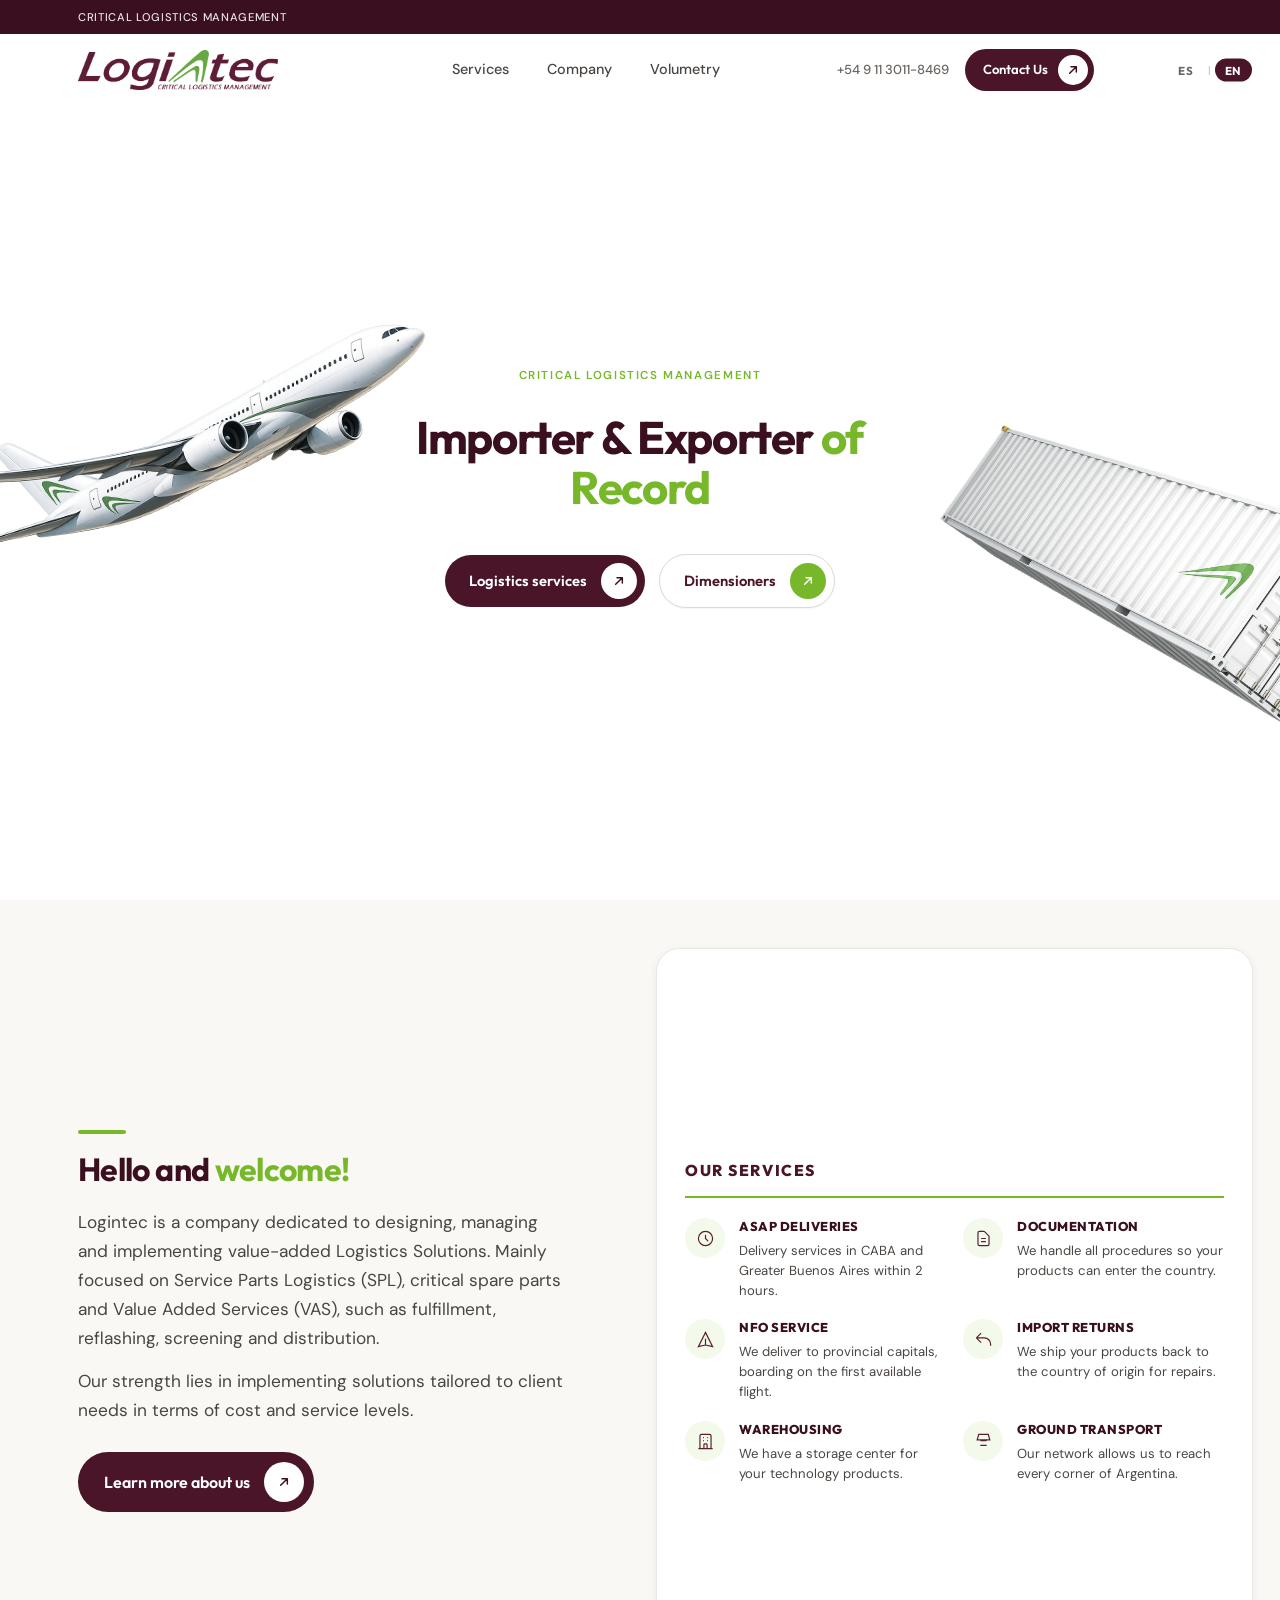
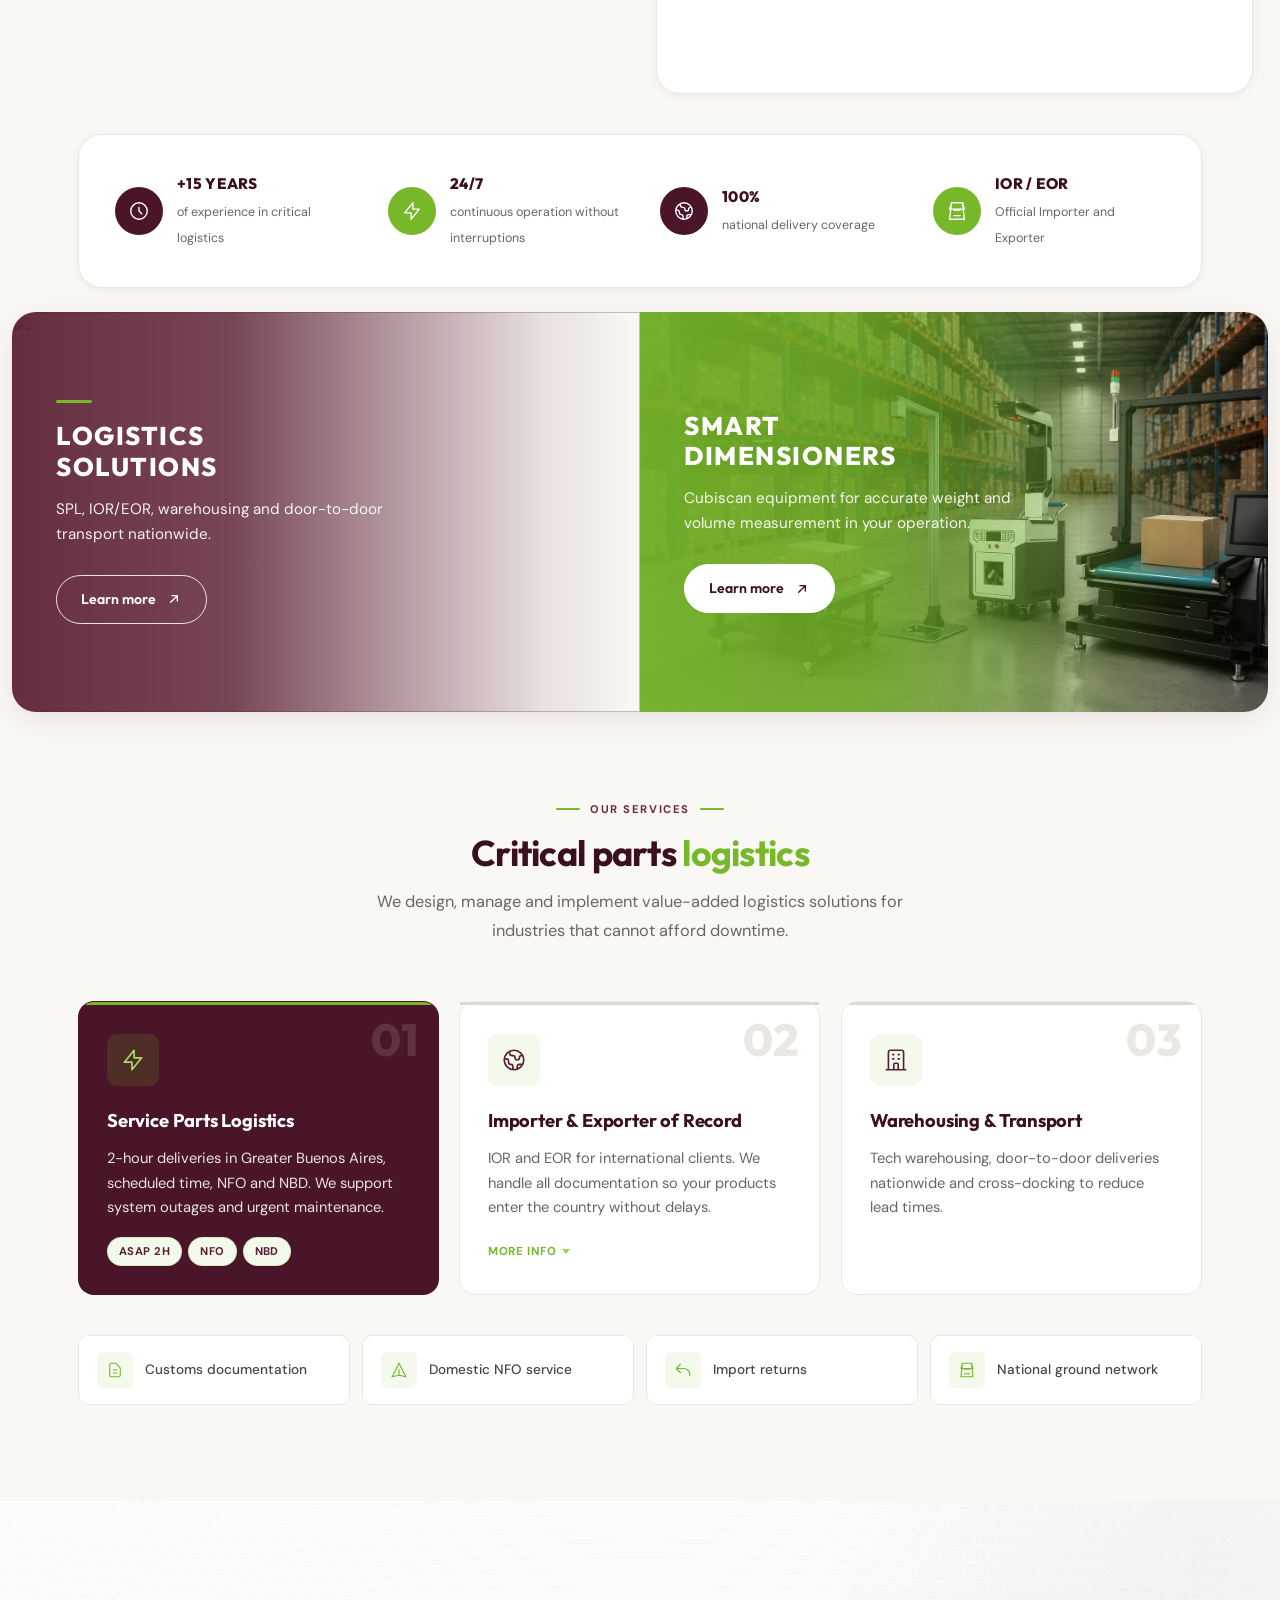
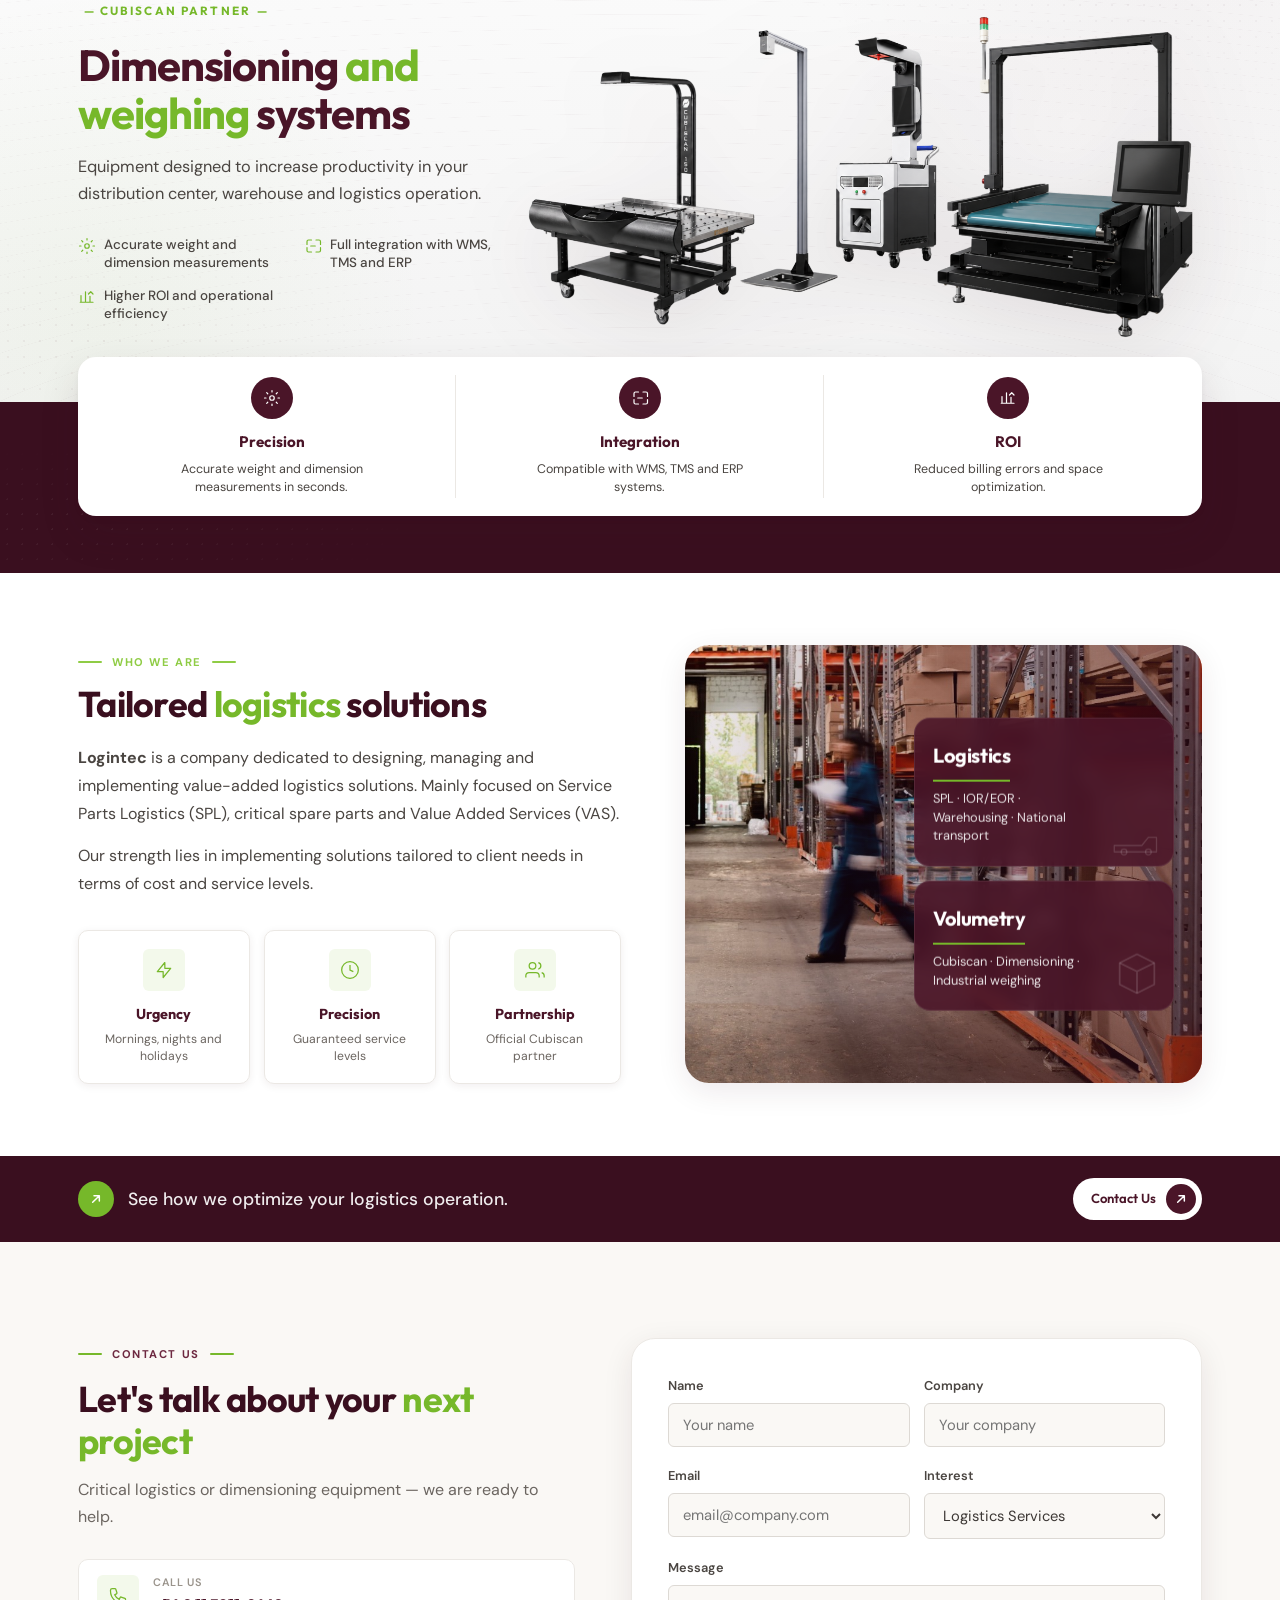
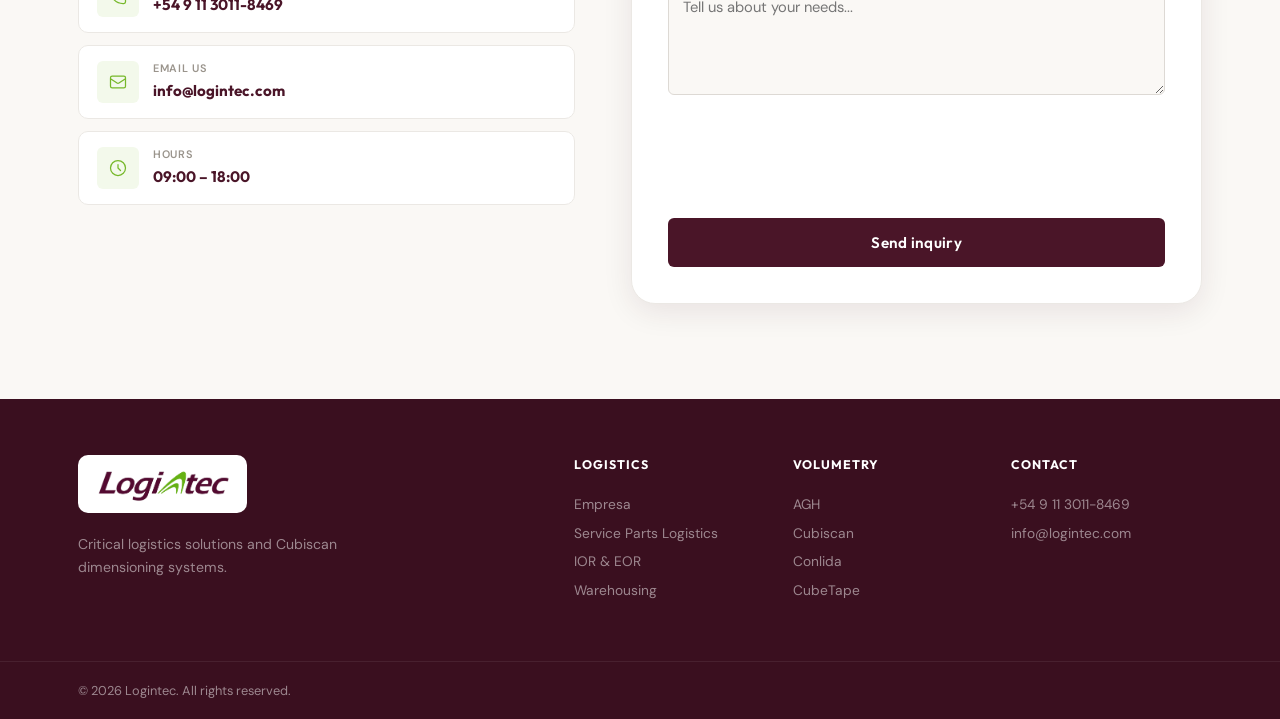
==== commit d9dc930c: "Cambio de numero de celular" ====
--- a/index.html
+++ b/index.html
@@ -1,4 +1,4 @@
-﻿<!DOCTYPE html>
+<!DOCTYPE html>
 <html lang="es">
 <head>
   <meta charset="UTF-8" />
@@ -37,7 +37,7 @@
       </nav>
 
       <div class="header__actions">
-        <a href="tel:+541120938009" class="header__phone">(011) 2093-8009</a>
+        <a href="tel:+5491130118469" class="header__phone">+54 9 11 3011-8469</a>
         <a href="#contacto" class="hero-pill-btn hero-pill-btn--sm header__pill">
           <span data-i18n="nav.contact">Contáctenos</span>
           <span class="hero-pill-btn__icon" aria-hidden="true">
@@ -499,13 +499,13 @@
             <h2 class="anim-in anim-in--up" data-i18n-html="contact.title">Hablemos de su <span class="t-accent">próximo proyecto</span></h2>
             <p class="anim-in anim-in--up" data-i18n="contact.desc">Logística crítica o equipos de dimensionamiento — estamos listos para ayudarle.</p>
             <div class="contact-details">
-              <a href="tel:+541120938009" class="contact-item anim-in anim-in--left">
+              <a href="tel:+5491130118469" class="contact-item anim-in anim-in--left">
                 <div class="contact-item__icon">
                   <svg viewBox="0 0 24 24" fill="none" stroke="currentColor" stroke-width="1.5"><path d="M3 5a2 2 0 012-2h3.28a1 1 0 01.948.684l1.498 4.493a1 1 0 01-.502 1.21l-2.257 1.13a11.042 11.042 0 005.516 5.516l1.13-2.257a1 1 0 011.21-.502l4.493 1.498a1 1 0 01.684.949V19a2 2 0 01-2 2h-1C9.716 21 3 14.284 3 6V5z" stroke-linecap="round" stroke-linejoin="round"/></svg>
                 </div>
                 <div>
                   <small data-i18n="contact.call">Llámenos</small>
-                  <strong>(011) 2093-8009</strong>
+                  <strong>+54 9 11 3011-8469</strong>
                 </div>
               </a>
               <a href="mailto:info@logintec.com" class="contact-item anim-in anim-in--left">
@@ -595,7 +595,7 @@
         </div>
         <div>
           <h4 data-i18n="footer.contact">Contacto</h4>
-          <a href="tel:+541120938009">(011) 2093-8009</a>
+          <a href="tel:+5491130118469">+54 9 11 3011-8469</a>
           <a href="mailto:info@logintec.com">info@logintec.com</a>
         </div>
       </div>
--- a/css/styles.css
+++ b/css/styles.css
@@ -3868,6 +3868,7 @@
   justify-content: center;
   padding: 28px 24px 34px;
   overflow: hidden;
+  cursor: pointer;
 }
 
 .eq-card__media img {
@@ -3902,29 +3903,44 @@
   opacity: 1;
 }
 
-.eq-card__dots {
+.eq-card__nav {
   position: absolute;
-  left: 0;
-  right: 0;
-  bottom: 10px;
-  display: flex;
+  inset: 0;
+  z-index: 2;
+  pointer-events: none;
+}
+
+.eq-card__arrow {
+  pointer-events: auto;
+  position: absolute;
+  top: 50%;
+  transform: translateY(-50%);
+  width: 34px;
+  height: 34px;
+  display: inline-flex;
+  align-items: center;
   justify-content: center;
-  gap: 6px;
-  z-index: 2;
-}
-
-.eq-card__dot {
-  width: 7px;
-  height: 7px;
-  border-radius: 50%;
-  background: var(--gray-300);
-  padding: 0;
+  border: 1px solid rgba(0, 0, 0, 0.08);
+  border-radius: 999px;
+  background: rgba(255, 255, 255, 0.92);
+  color: var(--burgundy-800, #5c1a2e);
+  box-shadow: 0 4px 14px rgba(0, 0, 0, 0.08);
+  cursor: pointer;
   transition: var(--transition);
 }
 
-.eq-card__dot.is-active,
-.eq-card__dot:hover {
-  background: var(--burgundy-800);
+.eq-card__arrow svg {
+  width: 16px;
+  height: 16px;
+}
+
+.eq-card__arrow--prev { left: 8px; }
+.eq-card__arrow--next { right: 8px; }
+
+.eq-card__arrow:hover {
+  background: var(--white);
+  border-color: rgba(118, 184, 42, 0.45);
+  color: var(--green-700, #5a8f1f);
 }
 
 .eq-card__media--placeholder {
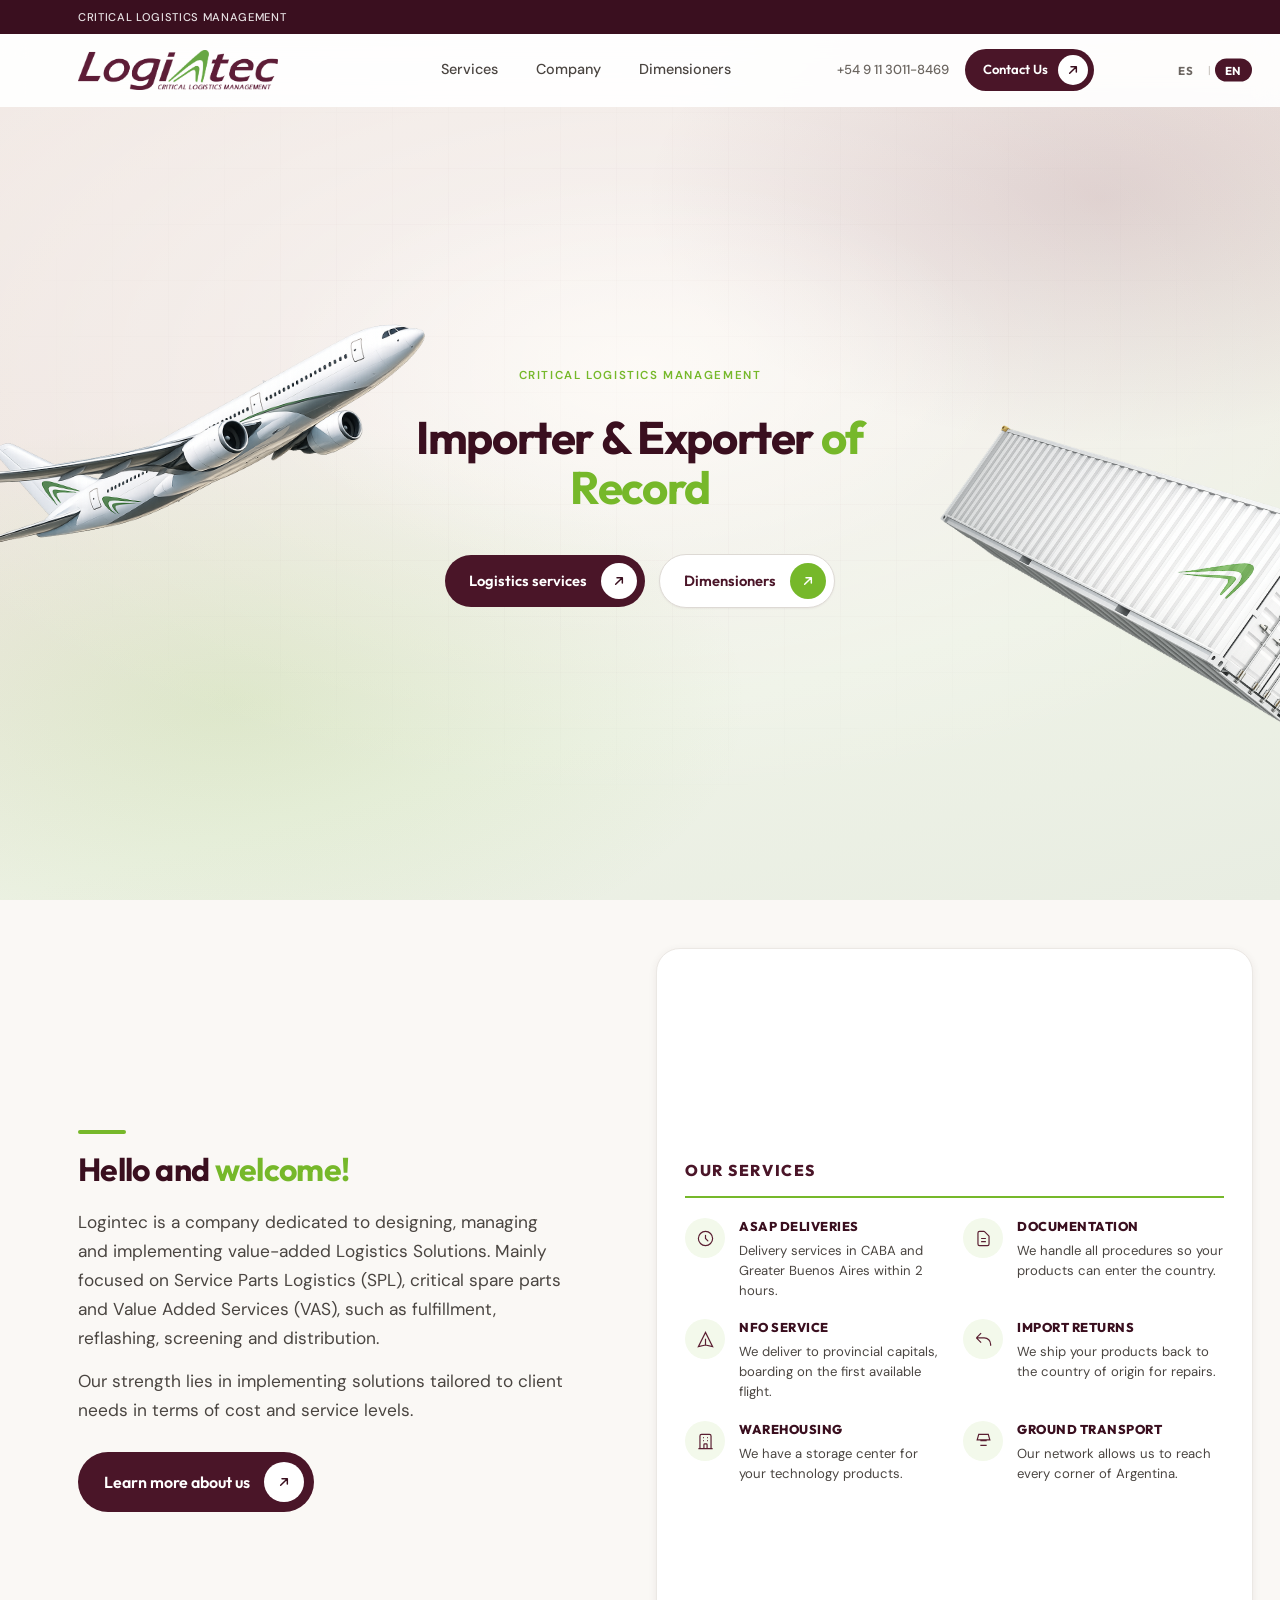
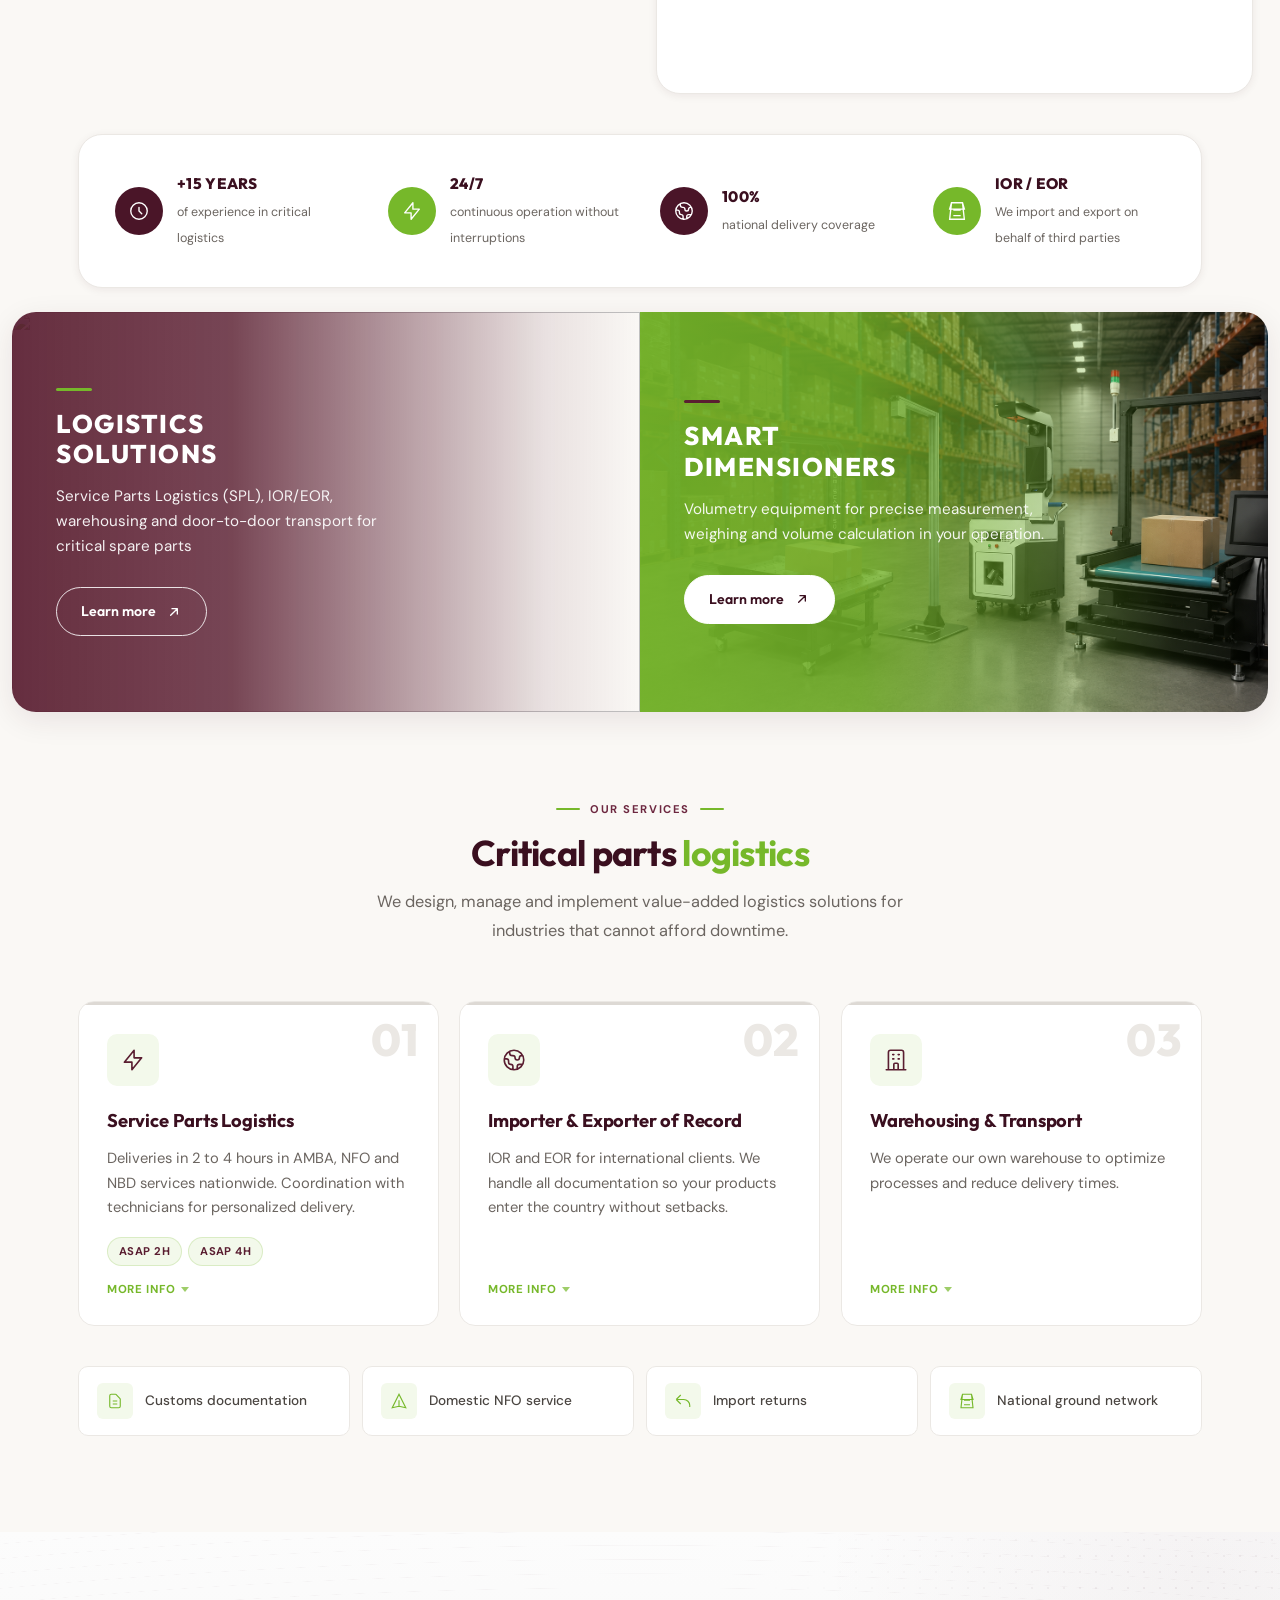
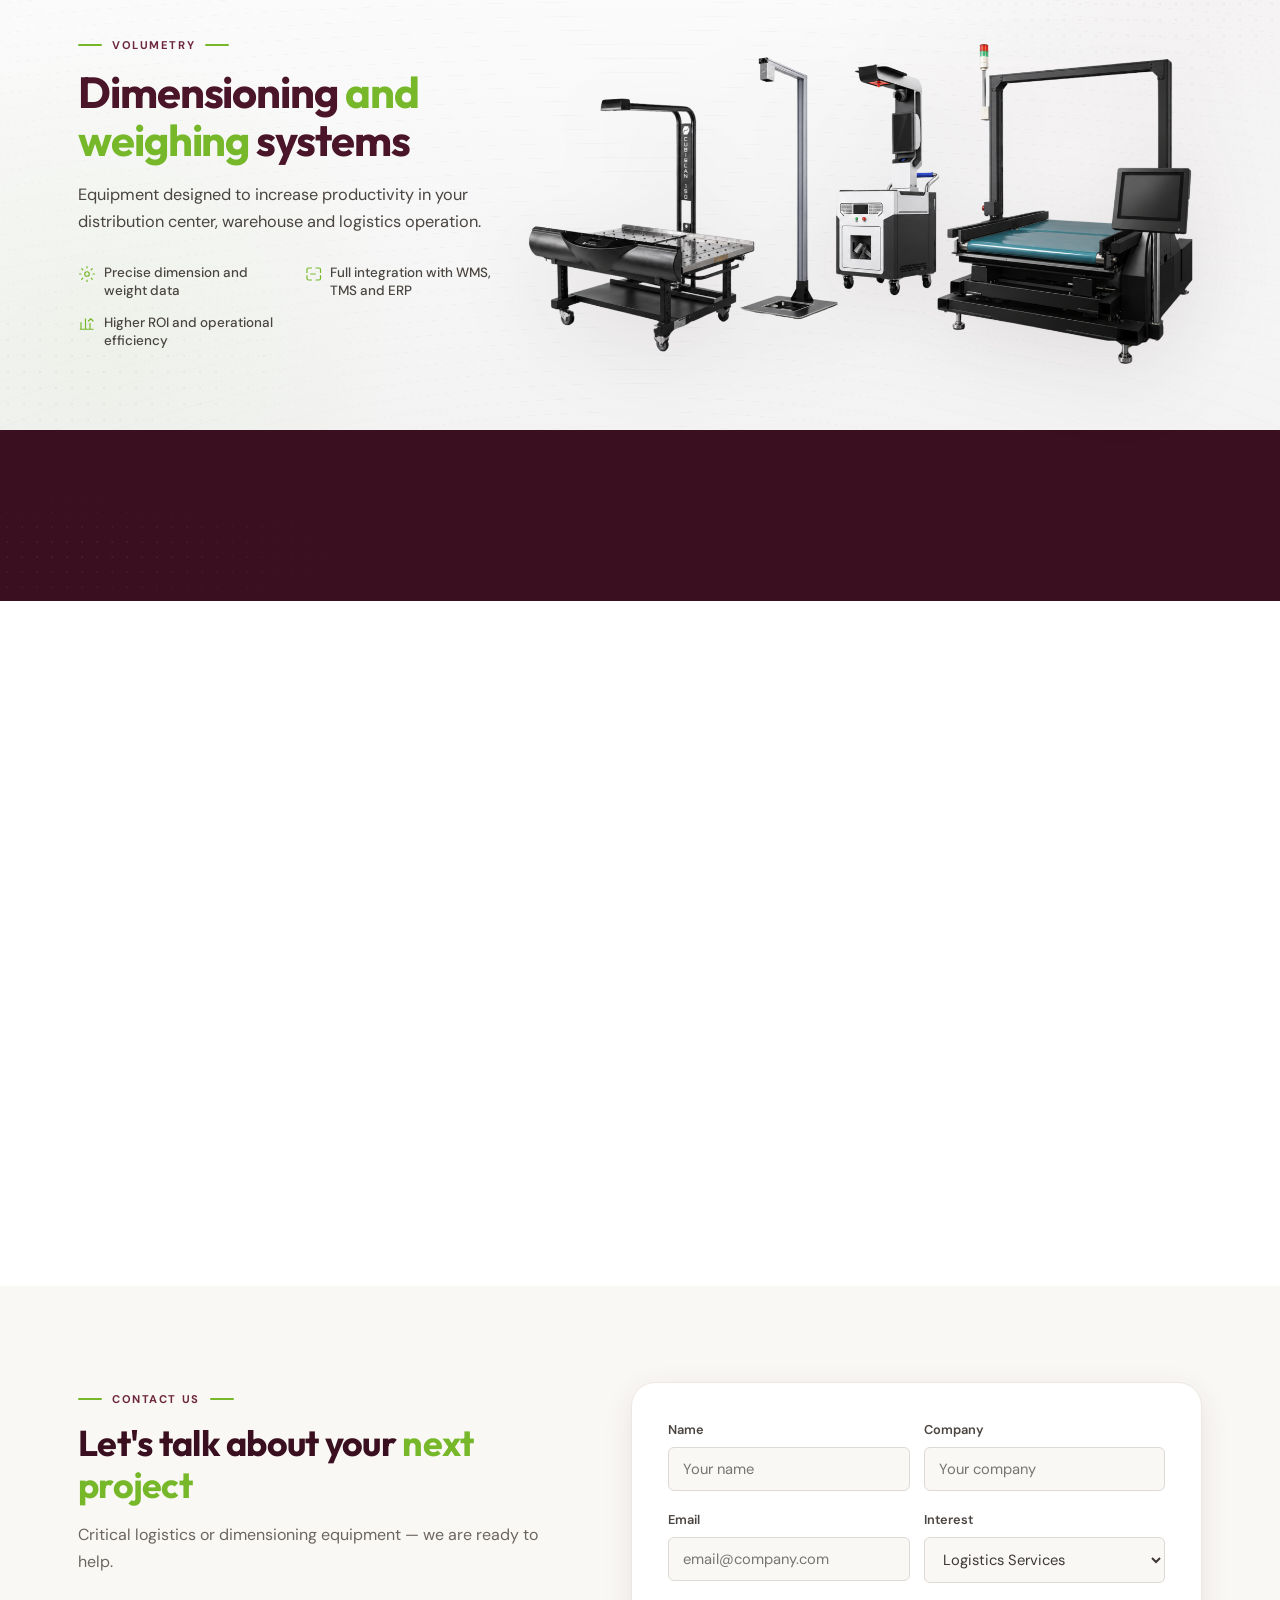
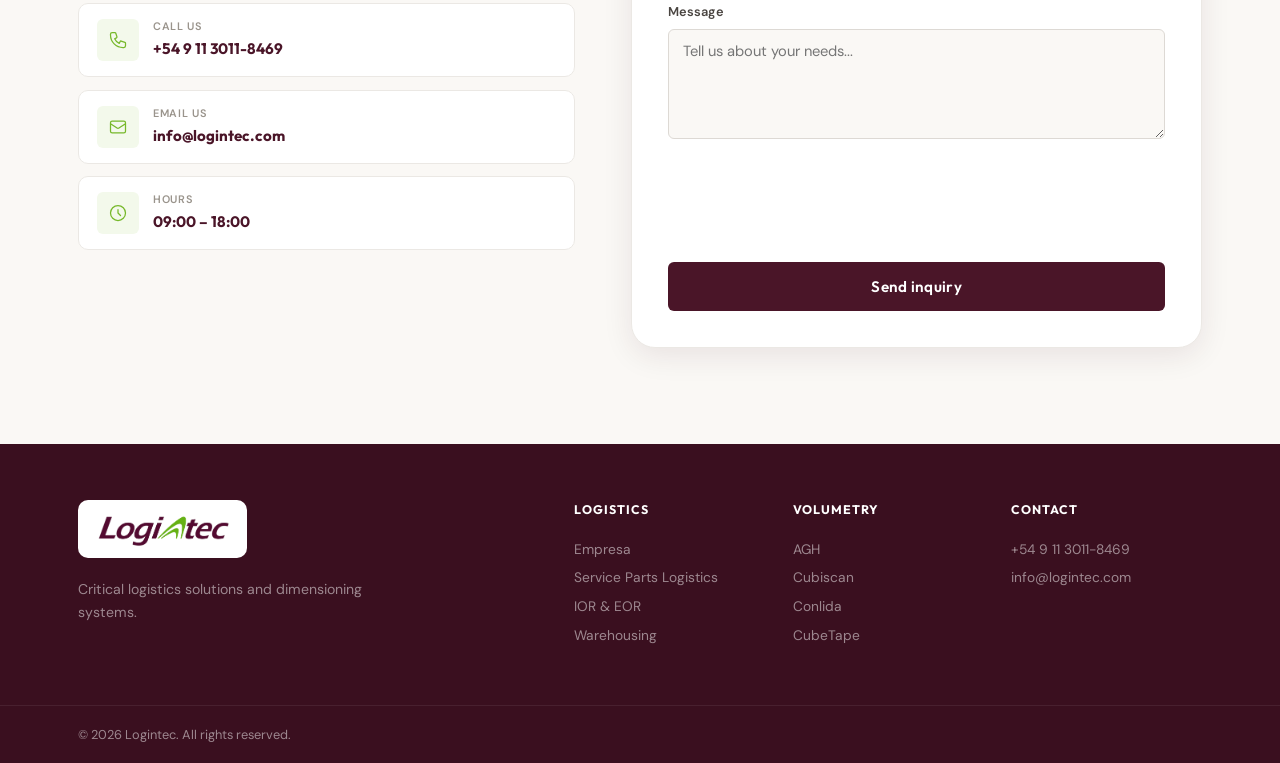
==== commit d878519d: "Correciones 1.1" ====
--- a/index.html
+++ b/index.html
@@ -32,7 +32,7 @@
       <nav class="nav" id="nav">
         <a href="index.html#logistica" data-i18n="nav.services">Servicios</a>
         <a href="empresa.html" data-i18n="nav.company">Empresa</a>
-        <a href="dimensionadores.html" data-i18n="nav.volumetry">Volumetría</a>
+        <a href="dimensionadores.html" data-i18n="nav.volumetry">Dimensionadores</a>
         <a href="#contacto" class="nav__mobile-cta" data-i18n="nav.contact">Contáctenos</a>
       </nav>
 
@@ -220,7 +220,7 @@
             </div>
             <div>
               <strong data-i18n="welcome.stat4.title">IOR / EOR</strong>
-              <span data-i18n="welcome.stat4.desc">Importador y Exportador Oficial</span>
+              <span data-i18n="welcome.stat4.desc">Importamos y exportamos a nombre de terceros</span>
             </div>
           </div>
         </div>
@@ -234,7 +234,7 @@
             <div class="welcome-card__content">
               <span class="welcome-card__line" aria-hidden="true"></span>
               <h3 data-i18n="welcome.card.logistics.title">SOLUCIONES LOGÍSTICAS</h3>
-              <p data-i18n="welcome.card.logistics.desc">SPL, IOR/EOR, almacenaje y transporte puerta a puerta en todo el país.</p>
+              <p data-i18n="welcome.card.logistics.desc">Logística de servicio de partes (SPL), IOR/EOR, almacenaje y transporte puerta a puerta para repuestos críticos</p>
               <span class="welcome-card__link">
                 <span data-i18n="welcome.card.more">Conocé más</span>
                 <svg viewBox="0 0 24 24" fill="none" stroke="currentColor" stroke-width="2"><path d="M7 17L17 7M17 7H9M17 7v8" stroke-linecap="round" stroke-linejoin="round"/></svg>
@@ -245,8 +245,9 @@
             <img src="assets/extras/dimensionadores.png" alt="" loading="lazy" />
             <div class="welcome-card__overlay"></div>
             <div class="welcome-card__content">
+              <span class="welcome-card__line welcome-card__line--burgundy" aria-hidden="true"></span>
               <h3 data-i18n="welcome.card.cubiscan.title">DIMENSIONADORES INTELIGENTES</h3>
-              <p data-i18n="welcome.card.cubiscan.desc">Equipos Cubiscan para medición precisa de peso y volumen en su operación.</p>
+              <p data-i18n="welcome.card.cubiscan.desc">Equipos de volumetría para medición precisa, toma de peso y cálculo de volumen en su operación.</p>
               <span class="welcome-card__link welcome-card__link--solid">
                 <span data-i18n="welcome.card.more">Conocé más</span>
                 <svg viewBox="0 0 24 24" fill="none" stroke="currentColor" stroke-width="2"><path d="M7 17L17 7M17 7H9M17 7v8" stroke-linecap="round" stroke-linejoin="round"/></svg>
@@ -266,50 +267,44 @@
           <p class="anim-in anim-in--up" data-i18n="logistics.desc">Diseñamos, gestionamos e implementamos soluciones logísticas de valor agregado para industrias que no pueden detenerse.</p>
         </div>
         <div class="services-grid" data-anim-group>
-          <article class="service-card service-card--featured anim-in anim-in--left anim-in--scale">
+          <article class="service-card anim-in anim-in--left anim-in--scale">
             <div class="service-card__number">01</div>
             <div class="service-card__icon-wrap">
               <svg viewBox="0 0 24 24" fill="none" stroke="currentColor" stroke-width="1.5"><path d="M13 10V3L4 14h7v7l9-11h-7z" stroke-linecap="round" stroke-linejoin="round"/></svg>
             </div>
             <h3>Service Parts Logistics</h3>
-            <p data-i18n="service.spl.desc">Entregas en 2 horas en AMBA, hora estipulada, NFO y NBD. Soportamos caídas en sistemas y mantenimientos urgentes.</p>
+            <p data-i18n="service.spl.desc">Entregas en 2 a 4 horas en AMBA, servicios NFO y NBD para todo el país. Coordinación con los técnicos para una entrega personalizada.</p>
             <ul class="service-card__tags">
-              <li>ASAP 2h</li>
-              <li>NFO</li>
-              <li>NBD</li>
+              <li>ASAP 2H</li>
+              <li>ASAP 4H</li>
             </ul>
+            <button type="button" class="service-card__more">
+              <span data-i18n="service.ior.more">Más info</span>
+            </button>
           </article>
-          <article class="service-card service-card--ior anim-in anim-in--up anim-in--scale" tabindex="0">
+
+          <article class="service-card anim-in anim-in--up anim-in--scale">
             <div class="service-card__number">02</div>
             <div class="service-card__icon-wrap">
               <svg viewBox="0 0 24 24" fill="none" stroke="currentColor" stroke-width="1.5"><path d="M3.055 11H5a2 2 0 012 2v1a2 2 0 002 2 2 2 0 012 2v2.945M8 3.935V5.5A2.5 2.5 0 0010.5 8h.5a2 2 0 012 2 2 2 0 104 0 2 2 0 012-2h1.064M15 20.488V18a2 2 0 012-2h3.064M21 12a9 9 0 11-18 0 9 9 0 0118 0z" stroke-linecap="round" stroke-linejoin="round"/></svg>
             </div>
             <h3>Importer & Exporter of Record</h3>
-            <p data-i18n="service.ior.desc">IOR y EOR para clientes internacionales. Gestionamos toda la documentación para que sus productos ingresen al país sin demoras.</p>
-            <span class="service-card__more" data-i18n="service.ior.more">Más info</span>
-            <div class="service-card__detail" role="tooltip">
-              <div class="service-card__detail-inner">
-                <strong class="service-card__detail-title">Importer &amp; Exporter of Record</strong>
-                <p data-i18n="service.ior.detail.p1">Hemos desarrollado los servicios de IOR &amp; EOR para atender las necesidades de nuestros clientes internacionales.</p>
-                <p data-i18n="service.ior.detail.p2">En la mayoría de los países es esencial que su empresa tenga presencia fiscal para poder importar productos; y obtener una licencia de importador/exportador requiere mucho tiempo (varios meses) y mucho dinero. Nuestro servicio asiste a las empresas que no cuentan con dicha presencia corporativa, utilizando nuestra entidad de IOR &amp; EOR.</p>
-                <p data-i18n="service.ior.detail.p3">Logintec ofrece un rápido desarrollo y parametrización para los procesos de importación/exportación de partes y productos críticos; incluyendo:</p>
-                <ul>
-                  <li data-i18n="service.ior.detail.li1">Actuar como el importador/exportador para la aduana y en relación a la declaración de los impuestos a la hora de la importación/exportación;</li>
-                  <li data-i18n="service.ior.detail.li2">Ser la entidad responsable frente a las aduanas, a los impuestos y a otras autoridades reguladoras;</li>
-                  <li data-i18n="service.ior.detail.li3">Solicitar las licencias o permisos para las importaciones/exportaciones;</li>
-                  <li data-i18n="service.ior.detail.li4">Mantener los productos la duración mínima requerida bajo la ley local; y</li>
-                  <li data-i18n="service.ior.detail.li5">Completar todos los formularios regulares asociados al pago de tasas e impuestos.</li>
-                </ul>
-              </div>
-            </div>
+            <p data-i18n="service.ior.desc">IOR y EOR para clientes internacionales. Gestionamos toda la documentación para que sus productos ingresen al país sin contratiempos.</p>
+            <button type="button" class="service-card__more">
+              <span data-i18n="service.ior.more">Más info</span>
+            </button>
           </article>
+
           <article class="service-card anim-in anim-in--right anim-in--scale">
             <div class="service-card__number">03</div>
             <div class="service-card__icon-wrap">
               <svg viewBox="0 0 24 24" fill="none" stroke="currentColor" stroke-width="1.5"><path d="M19 21V5a2 2 0 00-2-2H7a2 2 0 00-2 2v16m14 0h2m-2 0h-5m-9 0H3m2 0h5M9 7h1m-1 4h1m4-4h1m-1 4h1m-5 10v-5a1 1 0 011-1h2a1 1 0 011 1v5m-4 0h4" stroke-linecap="round" stroke-linejoin="round"/></svg>
             </div>
             <h3>Warehousing & Transport</h3>
-            <p data-i18n="service.wh.desc">Almacenaje tecnológico, entregas puerta a puerta en todo el país y CrossDocking para reducir tiempos de entrega.</p>
+            <p data-i18n="service.wh.desc">Contamos con un warehouse de gestión propia para poder optimizar los procesos, y reducir los tiempos de entrega.</p>
+            <button type="button" class="service-card__more">
+              <span data-i18n="service.ior.more">Más info</span>
+            </button>
           </article>
         </div>
         <div class="features-bar" id="featuresBar" data-anim-group>
@@ -338,7 +333,7 @@
       <div class="cubiscan-top">
         <div class="container cubiscan-layout">
           <div class="cubiscan-copy reveal">
-            <span class="cubiscan-label" data-i18n="cubiscan.label">Cubiscan Partner</span>
+            <span class="cubiscan-label" data-i18n="cubiscan.label">Volumetría</span>
             <h2 class="cubiscan-title" data-i18n-html="cubiscan.title"><span class="t-bold">Sistemas de</span> <span class="t-accent">dimensionamiento</span> y pesaje</h2>
             <p class="cubiscan-desc" data-i18n="cubiscan.desc">Equipos diseñados para aumentar la productividad de su centro de distribución, depósito y operación logística.</p>
             <ul class="cubiscan-highlights">
@@ -346,7 +341,7 @@
                 <span class="cubiscan-highlights__icon" aria-hidden="true">
                   <svg viewBox="0 0 24 24" fill="none" stroke="currentColor" stroke-width="1.6"><circle cx="12" cy="12" r="3"/><path d="M12 2v2M12 20v2M2 12h2M20 12h2M4.93 4.93l1.41 1.41M17.66 17.66l1.41 1.41M4.93 19.07l1.41-1.41M17.66 6.34l1.41-1.41" stroke-linecap="round"/></svg>
                 </span>
-                <span data-i18n="cubiscan.hl1">Mediciones exactas de peso y dimensiones</span>
+                <span data-i18n="cubiscan.hl1">Datos precisos de dimensiones y peso</span>
               </li>
               <li>
                 <span class="cubiscan-highlights__icon" aria-hidden="true">
@@ -383,7 +378,7 @@
                 <svg viewBox="0 0 24 24" fill="none" stroke="currentColor" stroke-width="1.6"><circle cx="12" cy="12" r="3"/><path d="M12 2v2M12 20v2M2 12h2M20 12h2M4.93 4.93l1.41 1.41M17.66 17.66l1.41 1.41M4.93 19.07l1.41-1.41M17.66 6.34l1.41-1.41" stroke-linecap="round"/></svg>
               </span>
               <strong data-i18n="benefit.precision.title">Precisión</strong>
-              <p data-i18n="benefit.precision.desc">Mediciones exactas de peso y dimensiones en segundos.</p>
+              <p data-i18n="benefit.precision.desc">Obtención de dimensiones y peso de forma precisa en segundos.</p>
             </div>
             <div class="cubiscan-panel__item">
               <span class="cubiscan-panel__icon" aria-hidden="true">
@@ -410,7 +405,7 @@
     <section class="section section--about" id="empresa" data-anim-section>
       <div class="container about-grid">
         <div class="about-content">
-          <span class="section__label section__label--accent anim-in anim-in--left" data-i18n="about.label">Quiénes somos</span>
+          <span class="section__label anim-in anim-in--left" data-i18n="about.label">Quiénes somos</span>
           <h2 class="anim-in anim-in--up" data-i18n-html="about.title">Soluciones <span class="t-accent">logísticas</span> a medida</h2>
           <p class="anim-in anim-in--up" data-i18n-html="about.p1"><strong>Logintec</strong> es una empresa dedicada al diseño, gestión e implementación de valor agregado en soluciones logísticas. Principalmente enfocada en la Logística de Partes de Servicio (SPL), repuestos críticos y Soluciones de Valor Agregado (VAS).</p>
           <p class="anim-in anim-in--up" data-i18n="about.p2">Nuestro fuerte se basa en la capacidad de implementar soluciones que se adecuen a las necesidades de los clientes en términos de costos y niveles de servicio.</p>
@@ -420,7 +415,7 @@
                 <svg viewBox="0 0 24 24" fill="none" stroke="currentColor" stroke-width="1.5"><path d="M13 10V3L4 14h7v7l9-11h-7z" stroke-linecap="round" stroke-linejoin="round"/></svg>
               </div>
               <strong data-i18n="about.urgency.title">Urgencia</strong>
-              <p data-i18n="about.urgency.desc">De mañana, de noche y feriados</p>
+              <p data-i18n="about.urgency.desc">De día, de noche y feriados</p>
             </div>
             <div class="value-item anim-in anim-in--pop">
               <div class="value-item__icon">
@@ -434,7 +429,7 @@
                 <svg viewBox="0 0 24 24" fill="none" stroke="currentColor" stroke-width="1.5"><path d="M17 21v-2a4 4 0 00-4-4H5a4 4 0 00-4 4v2"/><circle cx="9" cy="7" r="4"/><path d="M23 21v-2a4 4 0 00-3-3.87M16 3.13a4 4 0 010 7.75"/></svg>
               </div>
               <strong data-i18n="about.partnership.title">Partnership</strong>
-              <p data-i18n="about.partnership.desc">Partner oficial Cubiscan</p>
+              <p data-i18n="about.partnership.desc">Trabajamos con las principales marcas del sector</p>
             </div>
           </div>
         </div>
@@ -461,7 +456,7 @@
               </article>
               <article class="about-card about-card--cubiscan anim-in anim-in--right">
                 <strong class="about-card__title" data-i18n="about.card.volumetry.title">Volumetría</strong>
-                <p data-i18n="about.card.volumetry.desc">Cubiscan · Dimensionamiento · Pesaje industrial</p>
+                <p data-i18n="about.card.volumetry.desc">Dimensionamiento · Aforo · Pesaje</p>
                 <svg class="about-card__deco" viewBox="0 0 48 48" fill="none" aria-hidden="true">
                   <path d="M24 6l16 8v20l-16 8-16-8V14l16-8z" stroke="currentColor" stroke-width="1.6" stroke-linejoin="round"/>
                   <path d="M24 22v20M8 14l16 8 16-8" stroke="currentColor" stroke-width="1.6" stroke-linejoin="round"/>
@@ -478,7 +473,7 @@
             <span class="about-cta__icon" aria-hidden="true">
               <svg viewBox="0 0 24 24" fill="none" stroke="currentColor" stroke-width="2.2"><path d="M7 17L17 7M17 7H9M17 7v8" stroke-linecap="round" stroke-linejoin="round"/></svg>
             </span>
-            <p data-i18n="about.cta.text">Conocé cómo optimizamos tu operación logística.</p>
+            <p data-i18n="about.cta.text">Conocé cómo podemos optimizar tu operación logística.</p>
           </div>
           <a href="#contacto" class="hero-pill-btn hero-pill-btn--sm about-cta__btn">
             <span data-i18n="nav.contact">Contáctenos</span>
@@ -550,7 +545,6 @@
                 <select id="interes" name="interes">
                   <option value="logistica" data-i18n="form.interest.logistics">Servicios de Logística</option>
                   <option value="cubiscan" data-i18n="form.interest.cubiscan">Equipos Volumetría</option>
-                  <option value="ambos" data-i18n="form.interest.both">Ambos</option>
                 </select>
               </div>
             </div>
@@ -576,7 +570,7 @@
         <a href="index.html" class="logo logo--footer">
           <img src="assets/logo.png" alt="Logintec" class="logo__img" width="180" height="48" loading="lazy" />
         </a>
-        <p data-i18n="footer.desc">Soluciones logísticas críticas y sistemas de dimensionamiento Cubiscan.</p>
+        <p data-i18n="footer.desc">Soluciones logísticas críticas y sistemas de dimensionamiento.</p>
       </div>
       <div class="footer__links">
         <div>
--- a/css/styles.css
+++ b/css/styles.css
@@ -409,10 +409,42 @@
   position: relative;
   min-height: 100vh;
   padding-top: var(--header-height);
-  background: var(--white);
+  background:
+    radial-gradient(ellipse 70% 55% at 18% 78%, rgba(118, 184, 42, 0.14), transparent 58%),
+    radial-gradient(ellipse 65% 50% at 86% 22%, rgba(90, 30, 49, 0.12), transparent 55%),
+    radial-gradient(ellipse 90% 70% at 50% 40%, rgba(255, 255, 255, 0.55), transparent 70%),
+    linear-gradient(165deg, #f3ebe7 0%, #efe6e1 38%, #eef2e6 72%, #e8ede2 100%);
   display: flex;
   flex-direction: column;
   overflow: hidden;
+}
+
+.hero::before {
+  content: '';
+  position: absolute;
+  inset: 0;
+  z-index: 0;
+  pointer-events: none;
+  background-image:
+    linear-gradient(rgba(90, 30, 49, 0.035) 1px, transparent 1px),
+    linear-gradient(90deg, rgba(90, 30, 49, 0.035) 1px, transparent 1px);
+  background-size: 56px 56px;
+  mask-image: radial-gradient(ellipse 75% 65% at 50% 45%, #000 20%, transparent 75%);
+  -webkit-mask-image: radial-gradient(ellipse 75% 65% at 50% 45%, #000 20%, transparent 75%);
+  opacity: 0.7;
+}
+
+.hero::after {
+  content: '';
+  position: absolute;
+  left: 50%;
+  top: 42%;
+  z-index: 0;
+  width: min(70vw, 760px);
+  height: min(52vh, 420px);
+  transform: translate(-50%, -50%);
+  pointer-events: none;
+  background: radial-gradient(ellipse at center, rgba(255, 252, 248, 0.72), transparent 68%);
 }
 
 .hero__media {
@@ -630,9 +662,37 @@
   border-radius: 1px;
 }
 
-.section__label--accent { color: var(--green-400); }
+.section__label--accent {
+  color: var(--burgundy-600);
+}
+
 .section__label--accent::before,
-.section__label--accent::after { background: var(--green-400); }
+.section__label--accent::after {
+  background: var(--green-500);
+}
+
+.cubiscan-label {
+  display: inline-flex;
+  align-items: center;
+  gap: 10px;
+  font-size: 0.7rem;
+  font-weight: 700;
+  letter-spacing: 0.14em;
+  text-transform: uppercase;
+  color: var(--burgundy-600);
+  margin-bottom: 14px;
+}
+
+.cubiscan-label::before,
+.cubiscan-label::after {
+  content: '';
+  width: 24px;
+  height: 2px;
+  background: var(--green-500);
+  border-radius: 1px;
+  margin: 0;
+  letter-spacing: 0;
+}
 
 .section__header h2 {
   font-family: var(--font-display);
@@ -674,10 +734,14 @@
 
 .service-card {
   position: relative;
+  display: flex;
+  flex-direction: column;
+  height: 100%;
   background: var(--white);
   border-radius: var(--radius-lg);
   padding: 32px 28px 28px;
   border: 1px solid var(--gray-100);
+  color: var(--text);
   transition: var(--transition);
   overflow: hidden;
 }
@@ -694,18 +758,14 @@
 .service-card:hover {
   transform: translateY(-4px);
   box-shadow: var(--shadow-md);
-  border-color: transparent;
-}
-
-.service-card:hover::before { background: var(--green-500); }
-
-.service-card--featured {
   background: var(--burgundy-800);
   color: var(--white);
   border-color: transparent;
 }
 
-.service-card--featured::before { background: var(--green-500); }
+.service-card:hover::before {
+  background: var(--green-500);
+}
 
 .service-card__number {
   position: absolute;
@@ -716,6 +776,11 @@
   font-weight: 800;
   color: var(--gray-100);
   line-height: 1;
+  transition: var(--transition);
+}
+
+.service-card:hover .service-card__number {
+  color: rgba(255, 255, 255, 0.12);
 }
 
 .service-card__icon-wrap {
@@ -728,6 +793,12 @@
   border-radius: var(--radius-md);
   color: var(--burgundy-700);
   margin-bottom: 20px;
+  transition: var(--transition);
+}
+
+.service-card:hover .service-card__icon-wrap {
+  background: rgba(118, 184, 42, 0.15);
+  color: var(--green-300);
 }
 
 .service-card__icon-wrap svg { width: 26px; height: 26px; }
@@ -739,6 +810,11 @@
   color: var(--burgundy-900);
   margin-bottom: 10px;
   letter-spacing: -0.01em;
+  transition: var(--transition);
+}
+
+.service-card:hover h3 {
+  color: #ffffff;
 }
 
 .service-card p {
@@ -746,12 +822,18 @@
   color: var(--gray-500);
   line-height: 1.65;
   margin-bottom: 18px;
+  transition: var(--transition);
+}
+
+.service-card:hover p {
+  color: rgba(255, 255, 255, 0.88);
 }
 
 .service-card__tags {
   display: flex;
   flex-wrap: wrap;
   gap: 6px;
+  margin-bottom: 16px;
 }
 
 .service-card__tags li {
@@ -764,48 +846,30 @@
   color: var(--burgundy-700);
   border-radius: 100px;
   border: 1px solid rgba(118, 184, 42, 0.2);
-}
-
-.service-card--featured .service-card__number {
-  color: rgba(255, 255, 255, 0.12);
-}
-
-.service-card--featured h3 {
-  color: #ffffff;
-}
-
-.service-card--featured p {
-  color: rgba(255, 255, 255, 0.88);
-}
-
-.service-card--featured .service-card__icon-wrap {
-  background: rgba(118, 184, 42, 0.15);
+  transition: var(--transition);
+}
+
+.service-card:hover .service-card__tags li {
+  background: rgba(255, 255, 255, 0.1);
   color: var(--green-300);
-}
-
-.service-card--ior {
-  overflow: visible;
-  z-index: 1;
-  cursor: pointer;
-}
-
-.service-card--ior:hover,
-.service-card--ior:focus-within {
-  z-index: 8;
-  transform: none;
-  box-shadow: none;
-  border-color: transparent;
+  border-color: rgba(118, 184, 42, 0.25);
 }
 
 .service-card__more {
   display: inline-flex;
   align-items: center;
   gap: 6px;
+  margin-top: auto;
+  padding: 0;
   font-size: 0.72rem;
   font-weight: 700;
   letter-spacing: 0.06em;
   text-transform: uppercase;
   color: var(--green-500);
+  background: none;
+  border: none;
+  cursor: pointer;
+  transition: var(--transition);
 }
 
 .service-card__more::after {
@@ -818,96 +882,8 @@
   opacity: 0.7;
 }
 
-.service-card__detail {
-  position: absolute;
-  inset: 0;
-  width: auto;
-  height: auto;
-  min-height: 100%;
-  opacity: 0;
-  visibility: hidden;
-  pointer-events: none;
-  transform: scale(0.98);
-  transition: opacity 0.2s var(--ease), transform 0.2s var(--ease), visibility 0.2s;
-  z-index: 20;
-}
-
-.service-card--ior:hover .service-card__detail,
-.service-card--ior:focus-within .service-card__detail {
-  opacity: 1;
-  visibility: visible;
-  pointer-events: auto;
-  transform: scale(1);
-}
-
-.service-card__detail-inner {
-  background: var(--white);
-  border: 1px solid var(--gray-100);
-  border-radius: var(--radius-lg);
-  box-shadow: var(--shadow-lg);
-  padding: 22px 20px 20px;
-  min-height: 100%;
-  overflow: visible;
-}
-
-.service-card__detail-title {
-  display: block;
-  font-family: var(--font-display);
-  font-size: 0.98rem;
-  font-weight: 700;
-  color: var(--burgundy-900);
-  letter-spacing: -0.01em;
-  margin-bottom: 10px;
-  padding-bottom: 8px;
-  border-bottom: 2px solid var(--green-500);
-  line-height: 1.25;
-}
-
-.service-card__detail-inner p {
-  font-size: 0.78rem;
-  line-height: 1.45;
-  color: var(--gray-600);
-  margin-bottom: 8px;
-}
-
-.service-card__detail-inner p:last-of-type {
-  margin-bottom: 8px;
-}
-
-.service-card__detail-inner ul {
-  display: flex;
-  flex-direction: column;
-  gap: 6px;
-  padding-left: 1em;
-  margin: 0;
-}
-
-.service-card__detail-inner li {
-  font-size: 0.76rem;
-  line-height: 1.4;
-  color: var(--gray-600);
-  list-style: disc;
-}
-
-@media (max-width: 1024px) {
-  .service-card__detail {
-    left: 0;
-    right: 0;
-    width: auto;
-    transform: scale(0.99);
-  }
-
-  .service-card--ior:hover .service-card__detail,
-  .service-card--ior:focus-within .service-card__detail {
-    transform: scale(1);
-  }
-}
-}
-
-.service-card--featured .service-card__tags li {
-  background: rgba(255, 255, 255, 0.1);
+.service-card:hover .service-card__more {
   color: var(--green-300);
-  border-color: rgba(118, 184, 42, 0.25);
 }
 
 .features-bar {
@@ -1013,24 +989,6 @@
   padding-bottom: clamp(8px, 1.5vw, 24px);
 }
 
-.cubiscan-label {
-  display: inline-block;
-  font-family: var(--font-display);
-  font-size: 0.74rem;
-  font-weight: 700;
-  letter-spacing: 0.18em;
-  text-transform: uppercase;
-  color: var(--green-500);
-  margin-bottom: 20px;
-}
-
-.cubiscan-label::before,
-.cubiscan-label::after {
-  content: '—';
-  margin: 0 0.5em;
-  letter-spacing: 0;
-}
-
 .cubiscan-title {
   font-family: var(--font-display);
   font-size: clamp(2.05rem, 3.4vw, 3rem);
@@ -2007,6 +1965,10 @@
   margin-bottom: 18px;
 }
 
+.welcome-card__line--burgundy {
+  background: var(--burgundy-700);
+}
+
 .welcome-card h3 {
   font-family: var(--font-display);
   font-size: clamp(1.25rem, 2vw, 1.65rem);
@@ -2156,11 +2118,6 @@
 
 .service-card.anim-in.is-in:hover {
   transform: translateY(-4px);
-}
-
-.service-card--ior.anim-in.is-in:hover,
-.service-card--ior.anim-in.is-in:focus-within {
-  transform: none;
 }
 
 @media (prefers-reduced-motion: reduce) {
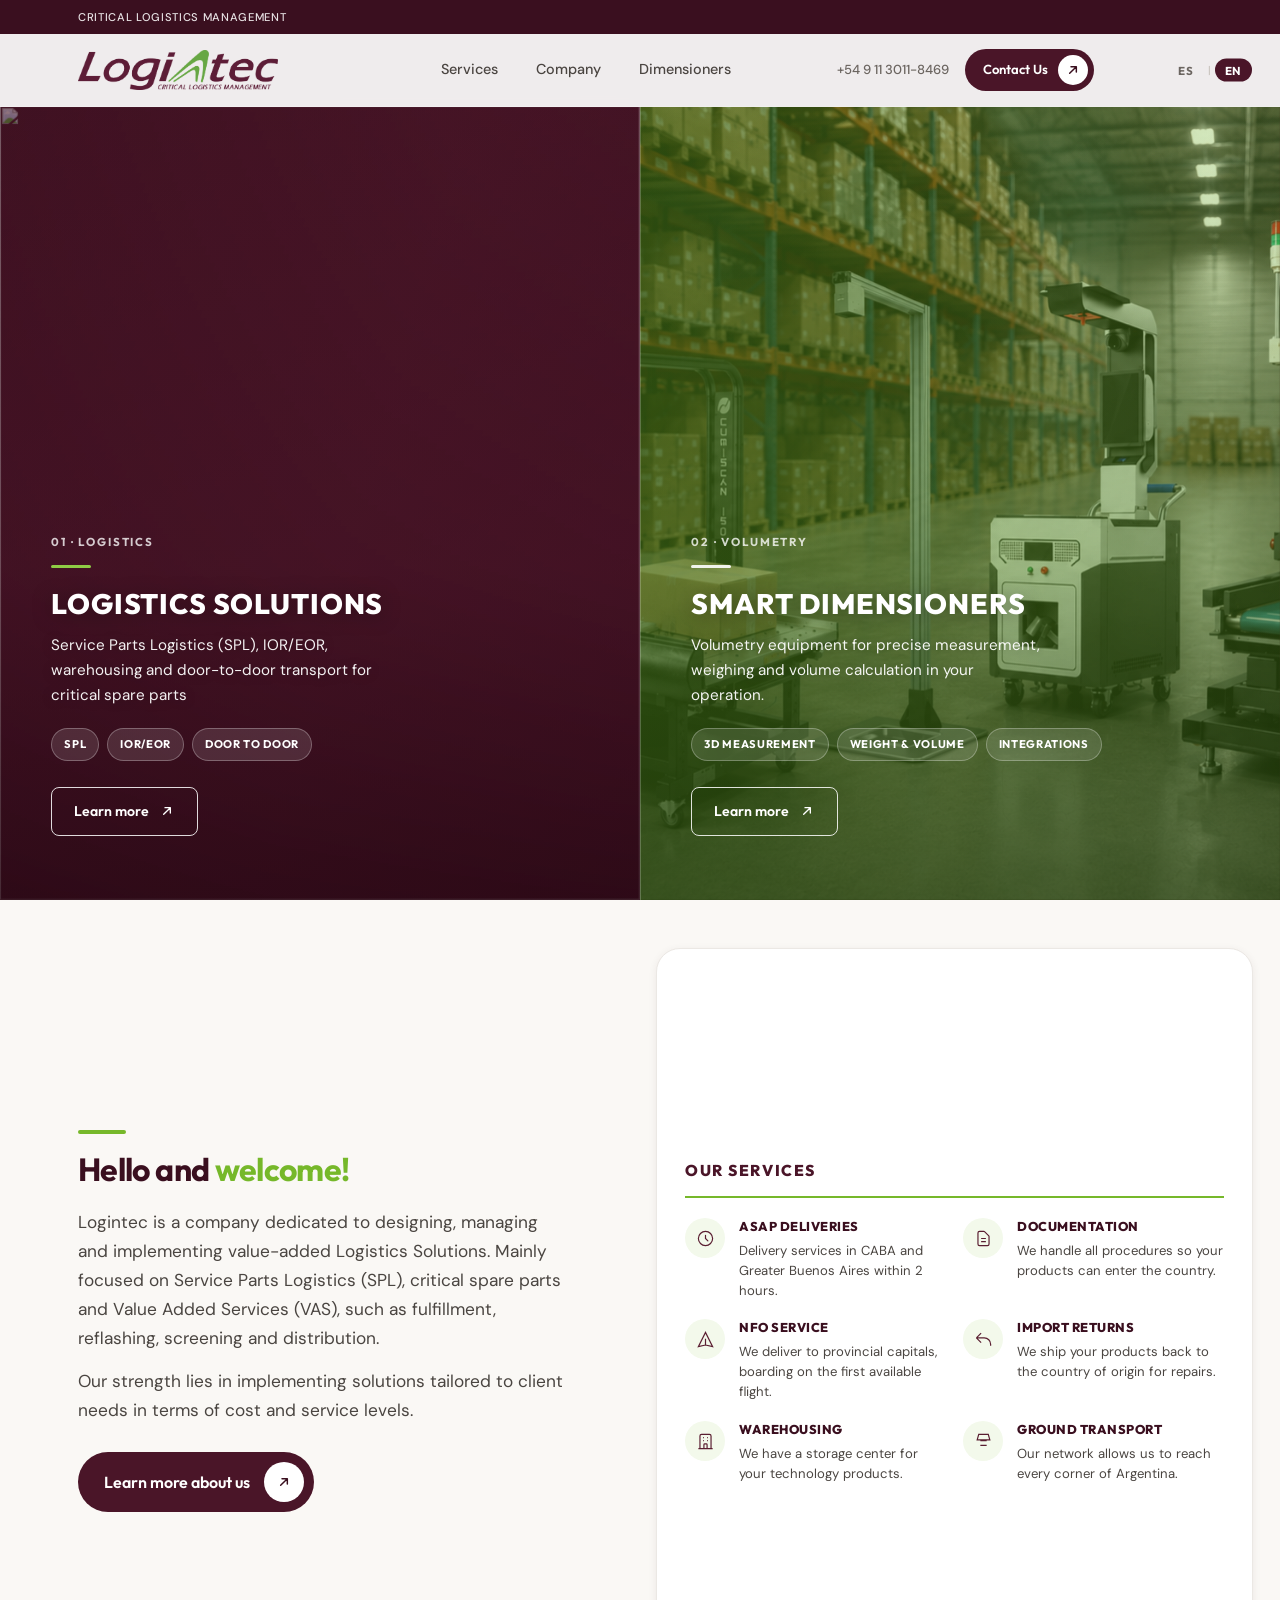
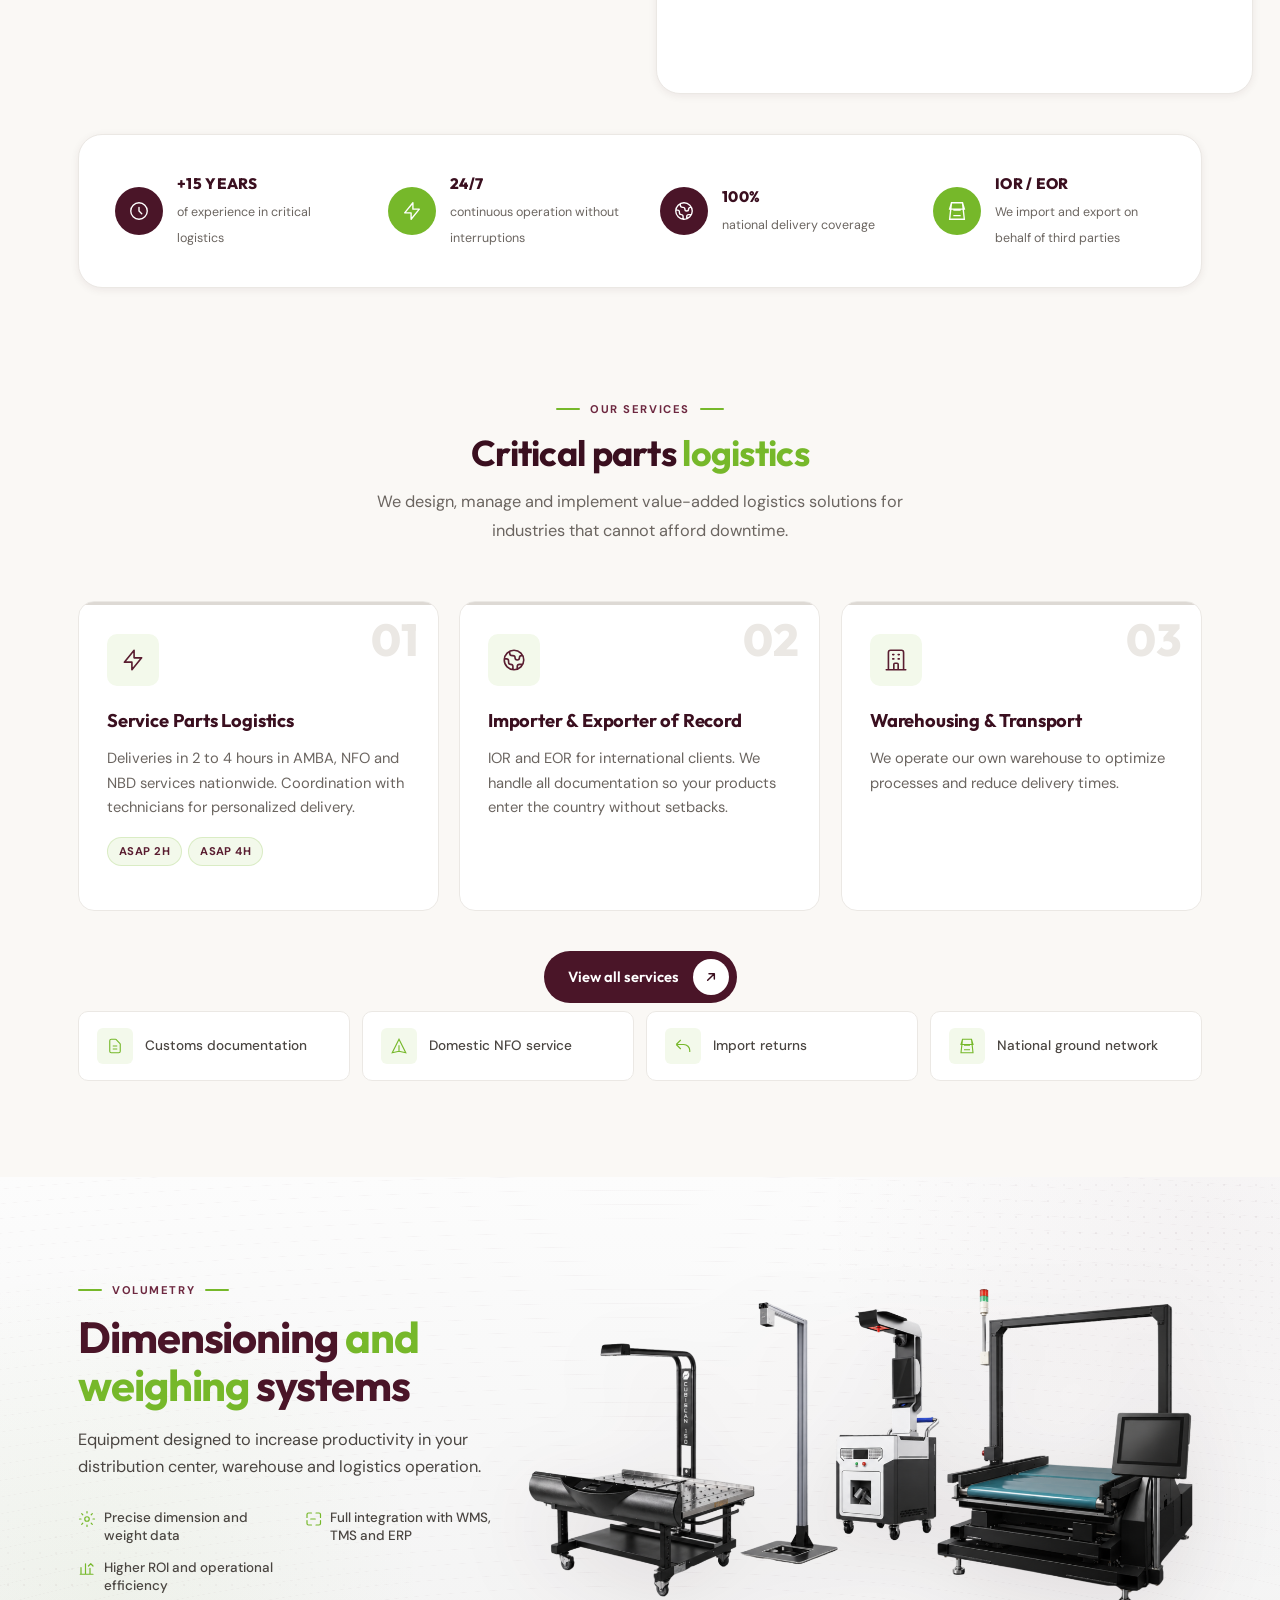
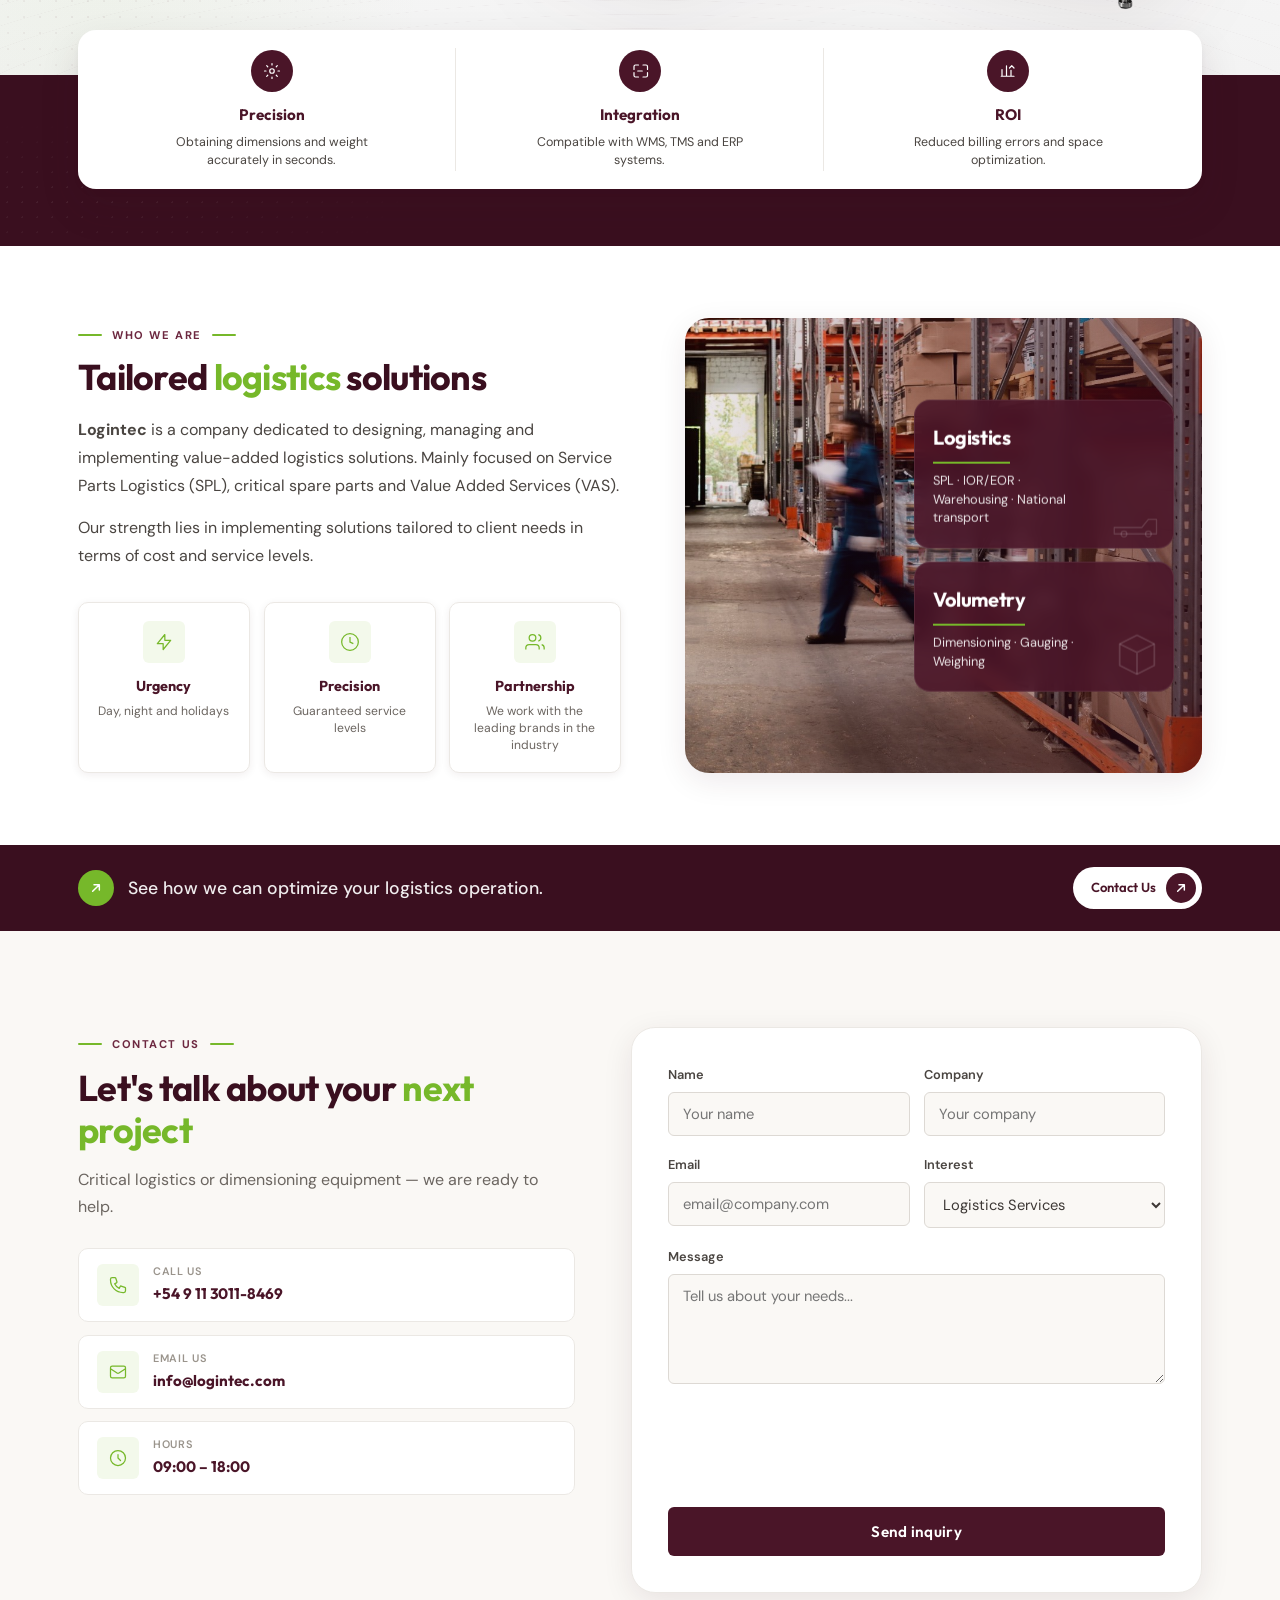
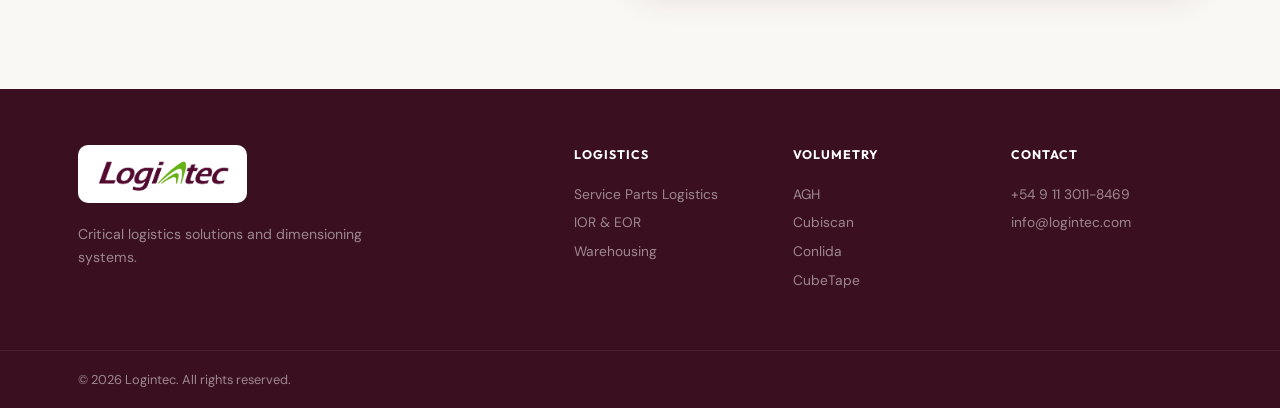
==== commit 77c8d7da: "Cambios 1.1" ====
--- a/index.html
+++ b/index.html
@@ -30,7 +30,7 @@
       </a>
 
       <nav class="nav" id="nav">
-        <a href="index.html#logistica" data-i18n="nav.services">Servicios</a>
+        <a href="servicios.html" data-i18n="nav.services">Servicios</a>
         <a href="empresa.html" data-i18n="nav.company">Empresa</a>
         <a href="dimensionadores.html" data-i18n="nav.volumetry">Dimensionadores</a>
         <a href="#contacto" class="nav__mobile-cta" data-i18n="nav.contact">Contáctenos</a>
@@ -57,55 +57,57 @@
   </header>
 
   <main>
-    <!-- Hero editorial -->
+    <!-- Hero split -->
     <section class="hero" id="inicio">
-      <div class="hero__media hero__media--left" aria-hidden="true">
+      <a href="servicios.html" class="hero-panel hero-panel--logistics">
         <img
-          src="assets/extras/avion.png"
+          class="hero-panel__img"
+          src="https://images.unsplash.com/photo-1586528116311-ad8dd3c8310d?w=1400&q=80&auto=format&fit=crop"
           alt=""
-          width="900"
-          height="1200"
           loading="eager"
         />
-        <span class="hero__media-tag" data-i18n="hero.tagLogistics">Logística</span>
-      </div>
-
-      <div class="hero__media hero__media--right" aria-hidden="true">
+        <div class="hero-panel__overlay" aria-hidden="true"></div>
+        <div class="hero-panel__content">
+          <span class="hero-panel__eyebrow" data-i18n="hero.panel.logistics.eyebrow">01 · Logística</span>
+          <span class="hero-panel__line" aria-hidden="true"></span>
+          <h1 class="hero-panel__title" data-i18n="welcome.card.logistics.title">SOLUCIONES LOGÍSTICAS</h1>
+          <p class="hero-panel__desc" data-i18n="welcome.card.logistics.desc">Logística de servicio de partes (SPL), IOR/EOR, almacenaje y transporte puerta a puerta para repuestos críticos</p>
+          <ul class="hero-panel__chips" aria-label="Servicios clave">
+            <li data-i18n="hero.panel.logistics.chip1">SPL</li>
+            <li data-i18n="hero.panel.logistics.chip2">IOR/EOR</li>
+            <li data-i18n="hero.panel.logistics.chip3">Puerta a puerta</li>
+          </ul>
+          <span class="hero-panel__cta hero-panel__cta--ghost">
+            <span data-i18n="welcome.card.more">Conocé más</span>
+            <svg viewBox="0 0 24 24" fill="none" stroke="currentColor" stroke-width="2" aria-hidden="true"><path d="M7 17L17 7M17 7H9M17 7v8" stroke-linecap="round" stroke-linejoin="round"/></svg>
+          </span>
+        </div>
+      </a>
+
+      <a href="dimensionadores.html" class="hero-panel hero-panel--volumetry">
         <img
-          src="assets/extras/container.png"
+          class="hero-panel__img"
+          src="assets/extras/dimensionadores.png"
           alt=""
-          width="900"
-          height="1200"
           loading="eager"
         />
-        <span class="hero__media-tag hero__media-tag--green" data-i18n="hero.tagVolumetry">Volumetría</span>
-      </div>
-
-      <div class="hero__center">
-        <p class="hero__eyebrow">Critical Logistics Management</p>
-        <h1 class="hero__headline">
-          <span class="hero-rotate" id="heroRotate" aria-live="polite">
-            <span class="hero-rotate__text">
-              <span class="t-bold">Importador y </span><span class="t-accent">Exportador Oficial</span>
-            </span>
+        <div class="hero-panel__overlay" aria-hidden="true"></div>
+        <div class="hero-panel__content">
+          <span class="hero-panel__eyebrow" data-i18n="hero.panel.volumetry.eyebrow">02 · Volumetría</span>
+          <span class="hero-panel__line hero-panel__line--burgundy" aria-hidden="true"></span>
+          <h2 class="hero-panel__title" data-i18n="welcome.card.cubiscan.title">DIMENSIONADORES INTELIGENTES</h2>
+          <p class="hero-panel__desc" data-i18n="welcome.card.cubiscan.desc">Equipos de volumetría para medición precisa, toma de peso y cálculo de volumen en su operación.</p>
+          <ul class="hero-panel__chips" aria-label="Beneficios clave">
+            <li data-i18n="hero.panel.volumetry.chip1">Medición 3D</li>
+            <li data-i18n="hero.panel.volumetry.chip2">Peso y volumen</li>
+            <li data-i18n="hero.panel.volumetry.chip3">Integraciones</li>
+          </ul>
+          <span class="hero-panel__cta hero-panel__cta--ghost">
+            <span data-i18n="welcome.card.more">Conocé más</span>
+            <svg viewBox="0 0 24 24" fill="none" stroke="currentColor" stroke-width="2" aria-hidden="true"><path d="M7 17L17 7M17 7H9M17 7v8" stroke-linecap="round" stroke-linejoin="round"/></svg>
           </span>
-        </h1>
-
-        <div class="hero__ctas">
-          <a href="#logistica" class="hero-pill-btn">
-            <span data-i18n="hero.ctaLogistics">Servicios de logística</span>
-            <span class="hero-pill-btn__icon" aria-hidden="true">
-              <svg viewBox="0 0 24 24" fill="none" stroke="currentColor" stroke-width="2.2"><path d="M7 17L17 7M17 7H9M17 7v8" stroke-linecap="round" stroke-linejoin="round"/></svg>
-            </span>
-          </a>
-          <a href="dimensionadores.html" class="hero-pill-btn hero-pill-btn--outline">
-            <span data-i18n="hero.ctaDimensioners">Dimensionadores</span>
-            <span class="hero-pill-btn__icon hero-pill-btn__icon--green" aria-hidden="true">
-              <svg viewBox="0 0 24 24" fill="none" stroke="currentColor" stroke-width="2.2"><path d="M7 17L17 7M17 7H9M17 7v8" stroke-linecap="round" stroke-linejoin="round"/></svg>
-            </span>
-          </a>
-        </div>
-      </div>
+        </div>
+      </a>
     </section>
 
     <!-- Bienvenida -->
@@ -226,35 +228,6 @@
         </div>
       </div>
 
-      <div class="welcome-cards-wide" data-anim-group>
-        <div class="welcome-cards">
-          <a href="#logistica" class="welcome-card welcome-card--logistics anim-in anim-in--left anim-in--scale">
-            <img src="https://images.unsplash.com/photo-1586528116311-ad8dd3c8310d?w=1200&q=80&auto=format&fit=crop" alt="" loading="lazy" />
-            <div class="welcome-card__overlay"></div>
-            <div class="welcome-card__content">
-              <span class="welcome-card__line" aria-hidden="true"></span>
-              <h3 data-i18n="welcome.card.logistics.title">SOLUCIONES LOGÍSTICAS</h3>
-              <p data-i18n="welcome.card.logistics.desc">Logística de servicio de partes (SPL), IOR/EOR, almacenaje y transporte puerta a puerta para repuestos críticos</p>
-              <span class="welcome-card__link">
-                <span data-i18n="welcome.card.more">Conocé más</span>
-                <svg viewBox="0 0 24 24" fill="none" stroke="currentColor" stroke-width="2"><path d="M7 17L17 7M17 7H9M17 7v8" stroke-linecap="round" stroke-linejoin="round"/></svg>
-              </span>
-            </div>
-          </a>
-          <a href="dimensionadores.html" class="welcome-card welcome-card--cubiscan anim-in anim-in--right anim-in--scale">
-            <img src="assets/extras/dimensionadores.png" alt="" loading="lazy" />
-            <div class="welcome-card__overlay"></div>
-            <div class="welcome-card__content">
-              <span class="welcome-card__line welcome-card__line--burgundy" aria-hidden="true"></span>
-              <h3 data-i18n="welcome.card.cubiscan.title">DIMENSIONADORES INTELIGENTES</h3>
-              <p data-i18n="welcome.card.cubiscan.desc">Equipos de volumetría para medición precisa, toma de peso y cálculo de volumen en su operación.</p>
-              <span class="welcome-card__link welcome-card__link--solid">
-                <span data-i18n="welcome.card.more">Conocé más</span>
-                <svg viewBox="0 0 24 24" fill="none" stroke="currentColor" stroke-width="2"><path d="M7 17L17 7M17 7H9M17 7v8" stroke-linecap="round" stroke-linejoin="round"/></svg>
-              </span>
-            </div>
-          </a>
-        </div>
       </div>
     </section>
 
@@ -272,15 +245,12 @@
             <div class="service-card__icon-wrap">
               <svg viewBox="0 0 24 24" fill="none" stroke="currentColor" stroke-width="1.5"><path d="M13 10V3L4 14h7v7l9-11h-7z" stroke-linecap="round" stroke-linejoin="round"/></svg>
             </div>
-            <h3>Service Parts Logistics</h3>
+            <h3 data-i18n="servicios.spl.title">Service Parts Logistics</h3>
             <p data-i18n="service.spl.desc">Entregas en 2 a 4 horas en AMBA, servicios NFO y NBD para todo el país. Coordinación con los técnicos para una entrega personalizada.</p>
             <ul class="service-card__tags">
               <li>ASAP 2H</li>
               <li>ASAP 4H</li>
             </ul>
-            <button type="button" class="service-card__more">
-              <span data-i18n="service.ior.more">Más info</span>
-            </button>
           </article>
 
           <article class="service-card anim-in anim-in--up anim-in--scale">
@@ -288,11 +258,8 @@
             <div class="service-card__icon-wrap">
               <svg viewBox="0 0 24 24" fill="none" stroke="currentColor" stroke-width="1.5"><path d="M3.055 11H5a2 2 0 012 2v1a2 2 0 002 2 2 2 0 012 2v2.945M8 3.935V5.5A2.5 2.5 0 0010.5 8h.5a2 2 0 012 2 2 2 0 104 0 2 2 0 012-2h1.064M15 20.488V18a2 2 0 012-2h3.064M21 12a9 9 0 11-18 0 9 9 0 0118 0z" stroke-linecap="round" stroke-linejoin="round"/></svg>
             </div>
-            <h3>Importer & Exporter of Record</h3>
+            <h3 data-i18n="servicios.ior.title">Importer & Exporter of Record</h3>
             <p data-i18n="service.ior.desc">IOR y EOR para clientes internacionales. Gestionamos toda la documentación para que sus productos ingresen al país sin contratiempos.</p>
-            <button type="button" class="service-card__more">
-              <span data-i18n="service.ior.more">Más info</span>
-            </button>
           </article>
 
           <article class="service-card anim-in anim-in--right anim-in--scale">
@@ -300,12 +267,17 @@
             <div class="service-card__icon-wrap">
               <svg viewBox="0 0 24 24" fill="none" stroke="currentColor" stroke-width="1.5"><path d="M19 21V5a2 2 0 00-2-2H7a2 2 0 00-2 2v16m14 0h2m-2 0h-5m-9 0H3m2 0h5M9 7h1m-1 4h1m4-4h1m-1 4h1m-5 10v-5a1 1 0 011-1h2a1 1 0 011 1v5m-4 0h4" stroke-linecap="round" stroke-linejoin="round"/></svg>
             </div>
-            <h3>Warehousing & Transport</h3>
+            <h3 data-i18n="servicios.wh.title">Warehousing & Transport</h3>
             <p data-i18n="service.wh.desc">Contamos con un warehouse de gestión propia para poder optimizar los procesos, y reducir los tiempos de entrega.</p>
-            <button type="button" class="service-card__more">
-              <span data-i18n="service.ior.more">Más info</span>
-            </button>
           </article>
+        </div>
+        <div class="section__cta-wrap" data-anim-group>
+          <a href="servicios.html" class="hero-pill-btn anim-in anim-in--up">
+            <span data-i18n="logistics.ctaAll">Ver todos los servicios</span>
+            <span class="hero-pill-btn__icon" aria-hidden="true">
+              <svg viewBox="0 0 24 24" fill="none" stroke="currentColor" stroke-width="2.2"><path d="M7 17L17 7M17 7H9M17 7v8" stroke-linecap="round" stroke-linejoin="round"/></svg>
+            </span>
+          </a>
         </div>
         <div class="features-bar" id="featuresBar" data-anim-group>
           <div class="feature-pill anim-in anim-in--pop">
@@ -575,10 +547,9 @@
       <div class="footer__links">
         <div>
           <h4 data-i18n="footer.logistics">Logística</h4>
-          <a href="empresa.html">Empresa</a>
-          <a href="index.html#logistica">Service Parts Logistics</a>
-          <a href="#logistica">IOR & EOR</a>
-          <a href="#logistica">Warehousing</a>
+          <a href="servicios.html#spl">Service Parts Logistics</a>
+          <a href="servicios.html#ior">IOR & EOR</a>
+          <a href="servicios.html#warehousing">Warehousing</a>
         </div>
         <div>
           <h4 data-i18n="footer.volumetry">Volumetría</h4>
--- a/css/styles.css
+++ b/css/styles.css
@@ -404,159 +404,322 @@
   transform: rotate(45deg);
 }
 
-/* ── HERO EDITORIAL ── */
+/* ── HERO SPLIT ── */
 .hero {
   position: relative;
+  display: grid;
+  grid-template-columns: 1fr 1fr;
   min-height: 100vh;
   padding-top: var(--header-height);
-  background:
-    radial-gradient(ellipse 70% 55% at 18% 78%, rgba(118, 184, 42, 0.14), transparent 58%),
-    radial-gradient(ellipse 65% 50% at 86% 22%, rgba(90, 30, 49, 0.12), transparent 55%),
-    radial-gradient(ellipse 90% 70% at 50% 40%, rgba(255, 255, 255, 0.55), transparent 70%),
-    linear-gradient(165deg, #f3ebe7 0%, #efe6e1 38%, #eef2e6 72%, #e8ede2 100%);
-  display: flex;
-  flex-direction: column;
   overflow: hidden;
-}
-
-.hero::before {
-  content: '';
-  position: absolute;
-  inset: 0;
-  z-index: 0;
-  pointer-events: none;
-  background-image:
-    linear-gradient(rgba(90, 30, 49, 0.035) 1px, transparent 1px),
-    linear-gradient(90deg, rgba(90, 30, 49, 0.035) 1px, transparent 1px);
-  background-size: 56px 56px;
-  mask-image: radial-gradient(ellipse 75% 65% at 50% 45%, #000 20%, transparent 75%);
-  -webkit-mask-image: radial-gradient(ellipse 75% 65% at 50% 45%, #000 20%, transparent 75%);
-  opacity: 0.7;
+  background: var(--burgundy-900);
 }
 
 .hero::after {
   content: '';
   position: absolute;
+  top: var(--header-height);
+  bottom: 0;
   left: 50%;
-  top: 42%;
-  z-index: 0;
-  width: min(70vw, 760px);
-  height: min(52vh, 420px);
-  transform: translate(-50%, -50%);
+  width: 1px;
+  z-index: 3;
+  background: rgba(255, 255, 255, 0.22);
   pointer-events: none;
-  background: radial-gradient(ellipse at center, rgba(255, 252, 248, 0.72), transparent 68%);
-}
-
-.hero__media {
+}
+
+.hero-panel {
+  position: relative;
+  display: flex;
+  align-items: flex-end;
+  min-height: calc(100vh - var(--header-height));
+  color: var(--white);
+  text-decoration: none;
+  overflow: hidden;
+  transition: filter 0.55s var(--ease);
+}
+
+.hero:hover .hero-panel:not(:hover) {
+  filter: brightness(0.72);
+}
+
+.hero-panel__img {
   position: absolute;
-  z-index: 1;
-  pointer-events: none;
-  overflow: hidden;
-}
-
-.hero__media img {
+  inset: 0;
   width: 100%;
   height: 100%;
   object-fit: cover;
-  display: block;
-}
-
-.hero__media--left img,
-.hero__media--right img {
-  object-fit: contain;
   object-position: center;
-}
-
-.hero__media--left {
-  left: -2%;
-  top: 18%;
-  width: min(48vw, 620px);
-  height: min(72vh, 680px);
-  overflow: visible;
-  transform: rotate(-2deg);
-  animation: heroSlideLeft 1s var(--ease) 0.1s both;
-}
-
-.hero__media--right {
-  right: -2%;
-  bottom: 12%;
-  width: min(42vw, 520px);
-  height: min(62vh, 560px);
-  overflow: visible;
-  transform: rotate(3deg);
-  animation: heroSlideRight 1s var(--ease) 0.2s both;
-}
-
-.hero__media--left::after,
-.hero__media--right::after {
-  display: none;
-}
-
-.hero__media--left .hero__media-tag,
-.hero__media--right .hero__media-tag {
-  display: none;
-}
-
-.hero__media-tag {
+  transform: scale(1.06);
+  animation: heroKenBurns 12s var(--ease) forwards;
+  transition: transform 0.7s var(--ease);
+  will-change: transform;
+}
+
+.hero-panel--logistics .hero-panel__img {
+  object-position: 70% center;
+}
+
+.hero-panel--volumetry .hero-panel__img {
+  object-position: center;
+  animation-delay: 0.15s;
+}
+
+.hero-panel:hover .hero-panel__img {
+  transform: scale(1.1);
+  animation: none;
+}
+
+.hero-panel__overlay {
   position: absolute;
-  bottom: 20px;
-  left: 20px;
-  z-index: 2;
-  padding: 6px 14px;
-  background: var(--burgundy-800);
-  color: var(--white);
-  font-size: 0.68rem;
-  font-weight: 700;
-  letter-spacing: 0.1em;
-  text-transform: uppercase;
-  border-radius: 100px;
-}
-
-.hero__media-tag--green {
-  background: var(--green-500);
-  color: var(--white);
-}
-
-.hero__center {
+  inset: 0;
+  z-index: 1;
+  pointer-events: none;
+  transition: opacity 0.4s var(--ease);
+}
+
+/* Overlay editorial: más denso donde está el texto */
+.hero-panel--logistics .hero-panel__overlay {
+  background:
+    linear-gradient(
+      to top,
+      rgba(40, 8, 20, 0.72) 0%,
+      rgba(74, 21, 40, 0.42) 42%,
+      rgba(90, 30, 49, 0.18) 100%
+    ),
+    linear-gradient(
+      105deg,
+      rgba(58, 15, 31, 0.5) 0%,
+      rgba(90, 30, 49, 0.22) 55%,
+      rgba(90, 30, 49, 0.08) 100%
+    );
+}
+
+.hero-panel--volumetry .hero-panel__overlay {
+  background:
+    linear-gradient(
+      to top,
+      rgba(35, 65, 10, 0.7) 0%,
+      rgba(70, 120, 25, 0.4) 42%,
+      rgba(118, 184, 42, 0.16) 100%
+    ),
+    linear-gradient(
+      105deg,
+      rgba(60, 110, 20, 0.48) 0%,
+      rgba(118, 184, 42, 0.2) 55%,
+      rgba(118, 184, 42, 0.08) 100%
+    );
+}
+
+.hero-panel:hover .hero-panel__overlay {
+  opacity: 0.92;
+}
+
+.hero-panel__content {
   position: relative;
   z-index: 2;
-  flex: 1;
   display: flex;
   flex-direction: column;
-  align-items: center;
-  justify-content: center;
-  text-align: center;
-  padding: 48px 28px 80px;
-  max-width: 920px;
-  margin: 0 auto;
-  animation: heroFadeUp 0.9s var(--ease) both;
-}
-
-.hero__eyebrow {
+  align-items: flex-start;
+  justify-content: flex-end;
+  padding: clamp(40px, 5vw, 72px);
+  padding-bottom: clamp(48px, 6vw, 80px);
+  max-width: 540px;
+  width: 100%;
+}
+
+.hero-panel__eyebrow {
+  display: block;
+  font-family: var(--font-display);
   font-size: 0.72rem;
+  font-weight: 700;
+  letter-spacing: 0.16em;
+  text-transform: uppercase;
+  color: rgba(255, 255, 255, 0.78);
+  margin-bottom: 14px;
+  opacity: 0;
+  transform: translateY(16px);
+  animation: heroFadeUp 0.7s var(--ease) 0.15s forwards;
+}
+
+.hero-panel--volumetry .hero-panel__eyebrow {
+  animation-delay: 0.25s;
+}
+
+.hero-panel__line {
+  display: block;
+  width: 40px;
+  height: 3px;
+  background: var(--green-400);
+  border-radius: 2px;
+  margin-bottom: 20px;
+  opacity: 0;
+  transform: translateY(16px);
+  animation: heroFadeUp 0.7s var(--ease) 0.25s forwards;
+  transition: width 0.4s var(--ease);
+}
+
+.hero-panel--volumetry .hero-panel__line {
+  animation-delay: 0.35s;
+}
+
+.hero-panel__line--burgundy {
+  background: rgba(255, 255, 255, 0.9);
+}
+
+.hero-panel:hover .hero-panel__line {
+  width: 64px;
+}
+
+.hero-panel__title {
+  font-family: var(--font-display);
+  font-size: clamp(1.7rem, 2.7vw, 2.45rem);
+  font-weight: 800;
+  letter-spacing: 0.03em;
+  line-height: 1.12;
+  text-transform: uppercase;
+  color: var(--white);
+  margin-bottom: 14px;
+  text-shadow: 0 2px 20px rgba(0, 0, 0, 0.35);
+  opacity: 0;
+  transform: translateY(18px);
+  animation: heroFadeUp 0.75s var(--ease) 0.35s forwards;
+}
+
+.hero-panel--volumetry .hero-panel__title {
+  animation-delay: 0.45s;
+}
+
+.hero-panel__desc {
+  font-size: clamp(0.95rem, 1.05vw, 1.06rem);
+  line-height: 1.65;
+  color: rgba(255, 255, 255, 0.94);
+  margin-bottom: 20px;
+  max-width: 400px;
+  text-shadow: 0 1px 12px rgba(0, 0, 0, 0.3);
+  opacity: 0;
+  transform: translateY(18px);
+  animation: heroFadeUp 0.75s var(--ease) 0.45s forwards;
+}
+
+.hero-panel--volumetry .hero-panel__desc {
+  animation-delay: 0.55s;
+}
+
+.hero-panel__chips {
+  display: flex;
+  flex-wrap: nowrap;
+  gap: 8px;
+  list-style: none;
+  margin: 0 0 26px;
+  padding: 0;
+  opacity: 0;
+  transform: translateY(18px);
+  animation: heroFadeUp 0.75s var(--ease) 0.55s forwards;
+}
+
+.hero-panel--volumetry .hero-panel__chips {
+  animation-delay: 0.65s;
+}
+
+.hero-panel__chips li {
+  flex-shrink: 0;
+  white-space: nowrap;
+  padding: 6px 12px;
+  font-family: var(--font-display);
+  font-size: 0.7rem;
+  font-weight: 700;
+  letter-spacing: 0.06em;
+  text-transform: uppercase;
+  color: var(--white);
+  background: rgba(255, 255, 255, 0.12);
+  border: 1px solid rgba(255, 255, 255, 0.28);
+  border-radius: 100px;
+  backdrop-filter: blur(6px);
+  -webkit-backdrop-filter: blur(6px);
+}
+
+.hero-panel__cta {
+  display: inline-flex;
+  align-items: center;
+  gap: 10px;
+  padding: 12px 22px;
+  border-radius: 8px;
+  font-family: var(--font-display);
+  font-size: 0.88rem;
   font-weight: 600;
-  letter-spacing: 0.14em;
-  text-transform: uppercase;
-  color: var(--green-500);
-  margin-bottom: 28px;
-}
-
-.hero__headline {
-  font-family: var(--font-display);
-  font-size: clamp(2.4rem, 5.8vw, 4.6rem);
-  line-height: 1.08;
-  letter-spacing: -0.03em;
-  margin-bottom: 40px;
-}
-
-.hero-rotate {
-  display: block;
-  min-height: 2.3em;
-}
-
-.hero-rotate__text {
-  display: inline-block;
-  transition: opacity 0.45s var(--ease), transform 0.45s var(--ease);
+  transition: var(--transition);
+  opacity: 0;
+  transform: translateY(18px);
+  animation: heroFadeUp 0.75s var(--ease) 0.65s forwards;
+}
+
+.hero-panel--volumetry .hero-panel__cta {
+  animation-delay: 0.75s;
+}
+
+.hero-panel__cta svg {
+  width: 16px;
+  height: 16px;
+  transition: transform 0.25s var(--ease);
+}
+
+.hero-panel__cta--ghost {
+  color: var(--white);
+  border: 1.5px solid rgba(255, 255, 255, 0.85);
+  background: transparent;
+}
+
+.hero-panel:hover .hero-panel__cta--ghost {
+  background: rgba(255, 255, 255, 0.16);
+  border-color: var(--white);
+}
+
+.hero-panel:hover .hero-panel__cta svg {
+  transform: translate(2px, -2px);
+}
+
+@keyframes heroKenBurns {
+  from { transform: scale(1.06); }
+  to { transform: scale(1); }
+}
+
+@keyframes heroFadeUp {
+  from { opacity: 0; transform: translateY(28px); }
+  to { opacity: 1; transform: translateY(0); }
+}
+
+@media (prefers-reduced-motion: reduce) {
+  .hero-panel__img {
+    animation: none;
+    transform: scale(1);
+  }
+
+  .hero-panel:hover .hero-panel__img {
+    transform: scale(1);
+  }
+
+  .hero:hover .hero-panel:not(:hover) {
+    filter: none;
+  }
+
+  .hero-panel__eyebrow,
+  .hero-panel__line,
+  .hero-panel__title,
+  .hero-panel__desc,
+  .hero-panel__chips,
+  .hero-panel__cta {
+    opacity: 1;
+    transform: none;
+    animation: none;
+  }
+
+  .hero-panel:hover .hero-panel__line {
+    width: 40px;
+  }
+
+  .hero-panel:hover .hero-panel__cta svg {
+    transform: none;
+  }
 }
 
 .hero-rotate__text .t-bold,
@@ -591,45 +754,6 @@
 
 .section__header--light h2 .t-accent {
   color: var(--green-400);
-}
-
-.hero-rotate__text.is-leaving {
-  opacity: 0;
-  transform: translateY(16px);
-}
-
-.hero-rotate__text.is-entering {
-  opacity: 0;
-  transform: translateY(-16px);
-}
-
-@media (prefers-reduced-motion: reduce) {
-  .hero-rotate__text {
-    transition: none;
-  }
-}
-
-.hero__ctas {
-  display: flex;
-  flex-wrap: wrap;
-  align-items: center;
-  justify-content: center;
-  gap: 14px;
-}
-
-@keyframes heroFadeUp {
-  from { opacity: 0; transform: translateY(28px); }
-  to { opacity: 1; transform: translateY(0); }
-}
-
-@keyframes heroSlideLeft {
-  from { opacity: 0; transform: rotate(-2deg) translateX(-40px); }
-  to { opacity: 1; transform: rotate(-2deg) translateX(0); }
-}
-
-@keyframes heroSlideRight {
-  from { opacity: 0; transform: rotate(3deg) translateX(40px); }
-  to { opacity: 1; transform: rotate(3deg) translateX(0); }
 }
 
 /* ── SECTIONS ── */
@@ -2570,6 +2694,319 @@
 
 .empresa-block__cta {
   margin-top: 24px;
+}
+
+.section__cta-wrap {
+  display: flex;
+  justify-content: center;
+  margin: 36px 0 8px;
+}
+
+/* ── SERVICIOS PAGE ── */
+.page-servicios {
+  background: var(--white);
+}
+
+.svc-hero {
+  padding: calc(var(--header-height) + 64px) 0 56px;
+  background:
+    linear-gradient(165deg, #f7f3f0 0%, var(--cream) 55%, #f3f6ec 100%);
+  border-bottom: 1px solid var(--gray-100);
+}
+
+.svc-hero__inner {
+  max-width: 720px;
+}
+
+.svc-hero__eyebrow {
+  display: inline-block;
+  font-size: 0.72rem;
+  font-weight: 700;
+  letter-spacing: 0.14em;
+  text-transform: uppercase;
+  color: var(--green-500);
+  margin-bottom: 18px;
+}
+
+.svc-hero__title {
+  font-family: var(--font-display);
+  font-size: clamp(2.1rem, 4vw, 3.2rem);
+  font-weight: 700;
+  line-height: 1.1;
+  letter-spacing: -0.03em;
+  color: var(--burgundy-900);
+  margin-bottom: 20px;
+}
+
+.svc-hero__title .t-accent {
+  color: var(--green-500);
+}
+
+.svc-hero__desc {
+  font-size: clamp(1.02rem, 1.2vw, 1.12rem);
+  line-height: 1.7;
+  color: var(--gray-600);
+  margin: 0;
+  max-width: 620px;
+}
+
+.svc-main {
+  padding: 72px 0 24px;
+}
+
+.svc-block {
+  display: grid;
+  grid-template-columns: 140px 1fr;
+  gap: clamp(24px, 4vw, 48px);
+  padding: 40px 0;
+  border-bottom: 1px solid var(--gray-100);
+  align-items: start;
+}
+
+.svc-block:last-child {
+  border-bottom: none;
+}
+
+.svc-block__meta {
+  display: flex;
+  flex-direction: column;
+  gap: 10px;
+  padding-top: 4px;
+}
+
+.svc-block__num {
+  font-family: var(--font-display);
+  font-size: 2rem;
+  font-weight: 800;
+  line-height: 1;
+  color: var(--burgundy-900);
+  letter-spacing: -0.03em;
+}
+
+.svc-block__label {
+  font-size: 0.72rem;
+  font-weight: 700;
+  letter-spacing: 0.12em;
+  text-transform: uppercase;
+  color: var(--green-500);
+}
+
+.svc-block__body h2 {
+  font-family: var(--font-display);
+  font-size: clamp(1.25rem, 1.8vw, 1.55rem);
+  font-weight: 800;
+  color: var(--burgundy-900);
+  letter-spacing: -0.01em;
+  margin-bottom: 14px;
+}
+
+.svc-block__body p {
+  font-size: 1rem;
+  line-height: 1.7;
+  color: var(--gray-600);
+  margin: 0 0 12px;
+  max-width: 640px;
+}
+
+.svc-block__body p:last-of-type {
+  margin-bottom: 0;
+}
+
+.svc-block__tags {
+  display: flex;
+  flex-wrap: wrap;
+  gap: 8px;
+  list-style: none;
+  margin: 18px 0 0;
+  padding: 0;
+}
+
+.svc-block__tags li {
+  padding: 6px 12px;
+  font-family: var(--font-display);
+  font-size: 0.72rem;
+  font-weight: 700;
+  letter-spacing: 0.06em;
+  text-transform: uppercase;
+  color: var(--burgundy-800);
+  background: var(--gray-50);
+  border: 1px solid var(--gray-100);
+  border-radius: 100px;
+}
+
+.svc-ops {
+  padding: 64px 0 80px;
+  background: var(--cream);
+  border-top: 1px solid var(--gray-100);
+}
+
+.svc-ops__head {
+  max-width: 560px;
+  margin-bottom: 40px;
+}
+
+.svc-ops__eyebrow {
+  display: inline-block;
+  font-size: 0.72rem;
+  font-weight: 700;
+  letter-spacing: 0.14em;
+  text-transform: uppercase;
+  color: var(--green-500);
+  margin-bottom: 14px;
+}
+
+.svc-ops__head h2 {
+  font-family: var(--font-display);
+  font-size: clamp(1.6rem, 2.5vw, 2.1rem);
+  font-weight: 700;
+  letter-spacing: -0.02em;
+  color: var(--burgundy-900);
+  margin-bottom: 12px;
+}
+
+.svc-ops__head h2 .t-bold {
+  color: var(--burgundy-900);
+}
+
+.svc-ops__head h2 .t-accent {
+  color: var(--green-500);
+}
+
+.svc-ops__head p {
+  font-size: 1rem;
+  line-height: 1.65;
+  color: var(--gray-600);
+  margin: 0;
+}
+
+.svc-ops__grid {
+  display: grid;
+  grid-template-columns: repeat(3, 1fr);
+  gap: 0;
+  border-top: 1px solid var(--gray-200);
+  border-left: 1px solid var(--gray-200);
+  background: var(--white);
+}
+
+.svc-ops__item {
+  padding: 28px 24px;
+  border-right: 1px solid var(--gray-200);
+  border-bottom: 1px solid var(--gray-200);
+  transition: background 0.25s var(--ease);
+}
+
+.svc-ops__item:hover {
+  background: var(--gray-50);
+}
+
+.svc-ops__index {
+  display: block;
+  font-family: var(--font-display);
+  font-size: 0.72rem;
+  font-weight: 700;
+  letter-spacing: 0.1em;
+  color: var(--green-500);
+  margin-bottom: 12px;
+}
+
+.svc-ops__item h3 {
+  font-family: var(--font-display);
+  font-size: 1rem;
+  font-weight: 800;
+  color: var(--burgundy-900);
+  margin-bottom: 8px;
+  letter-spacing: -0.01em;
+}
+
+.svc-ops__item p {
+  font-size: 0.9rem;
+  line-height: 1.55;
+  color: var(--gray-600);
+  margin: 0;
+}
+
+.svc-cta {
+  background: var(--burgundy-800);
+  color: var(--white);
+  padding: 56px 0;
+}
+
+.svc-cta__inner {
+  display: flex;
+  align-items: center;
+  justify-content: space-between;
+  gap: 32px;
+}
+
+.svc-cta h2 {
+  font-family: var(--font-display);
+  font-size: clamp(1.4rem, 2.2vw, 1.85rem);
+  font-weight: 700;
+  margin-bottom: 8px;
+}
+
+.svc-cta p {
+  margin: 0;
+  color: rgba(255, 255, 255, 0.8);
+  font-size: 1rem;
+  line-height: 1.6;
+  max-width: 520px;
+}
+
+.hero-pill-btn--on-dark {
+  background: var(--white);
+  color: var(--burgundy-900);
+}
+
+.hero-pill-btn--on-dark .hero-pill-btn__icon {
+  background: var(--burgundy-800);
+  color: var(--white);
+}
+
+.hero-pill-btn--on-dark:hover {
+  background: var(--gray-50);
+  transform: translateY(-2px);
+}
+
+@media (max-width: 1024px) {
+  .svc-ops__grid {
+    grid-template-columns: repeat(2, 1fr);
+  }
+}
+
+@media (max-width: 768px) {
+  .svc-hero {
+    padding: calc(var(--header-height) + 40px) 0 40px;
+  }
+
+  .svc-block {
+    grid-template-columns: 1fr;
+    gap: 12px;
+    padding: 32px 0;
+  }
+
+  .svc-block__meta {
+    flex-direction: row;
+    align-items: baseline;
+    gap: 14px;
+  }
+
+  .svc-block__num {
+    font-size: 1.4rem;
+  }
+
+  .svc-ops {
+    padding: 48px 0 56px;
+  }
+
+  .svc-ops__grid {
+    grid-template-columns: 1fr;
+  }
+
+  .svc-cta__inner {
+    flex-direction: column;
+    align-items: flex-start;
+  }
 }
 
 /* ── DIMENSIONADORES PAGE ── */
@@ -5115,51 +5552,14 @@
 }
 
 @media (min-width: 769px) and (max-width: 1440px) {
-  .hero {
-    display: flex;
-    flex-direction: column;
-  }
-
-  .hero__media {
-    position: absolute;
-    z-index: 1;
-    opacity: 1;
-    pointer-events: none;
-    max-width: none;
-  }
-
-  .hero__media--left {
-    left: -8%;
-    top: 14%;
-    width: min(44vw, 580px);
-    height: min(72vh, 640px);
-    transform: rotate(-2deg);
-  }
-
-  .hero__media--right {
-    right: -8%;
-    bottom: 10%;
-    top: auto;
-    width: min(38vw, 480px);
-    height: min(60vh, 520px);
-    transform: rotate(3deg);
-  }
-
-  .hero__center {
-    position: relative;
-    z-index: 2;
-    flex: 1;
-    max-width: clamp(360px, 38vw, 480px);
-    margin: 0 auto;
-    padding: 48px 16px 80px;
-  }
-
-  .hero__headline {
-    font-size: clamp(2rem, 3.6vw, 2.85rem);
-  }
-
-  .hero-rotate {
-    min-height: 2.2em;
+  .hero-panel__content {
+    padding: clamp(32px, 4vw, 56px);
+    padding-bottom: clamp(40px, 5vw, 64px);
+    max-width: 460px;
+  }
+
+  .hero-panel__title {
+    font-size: clamp(1.45rem, 2.2vw, 2rem);
   }
 }
 
@@ -5681,19 +6081,35 @@
   .menu-toggle--active span:nth-child(2) { opacity: 0; }
   .menu-toggle--active span:nth-child(3) { transform: rotate(-45deg) translate(5px, -5px); }
 
-  .hero__media--left,
-  .hero__media--right {
+  .hero {
+    grid-template-columns: 1fr;
+    min-height: auto;
+  }
+
+  .hero::after {
     display: none;
   }
 
-  .hero__center { padding: 32px 20px 24px; }
-
-  .hero__headline { margin-bottom: 28px; }
-
-  .hero__ctas {
-    flex-direction: column;
-    width: 100%;
-    max-width: 320px;
+  .hero:hover .hero-panel:not(:hover) {
+    filter: none;
+  }
+
+  .hero-panel {
+    min-height: min(72vh, 560px);
+    align-items: flex-end;
+  }
+
+  .hero-panel__content {
+    padding: 36px 28px 40px;
+    max-width: 100%;
+  }
+
+  .hero-panel__title {
+    font-size: clamp(1.45rem, 5.5vw, 1.9rem);
+  }
+
+  .hero-panel__chips {
+    margin-bottom: 22px;
   }
 
   .hero-pill-btn { width: 100%; justify-content: space-between; }
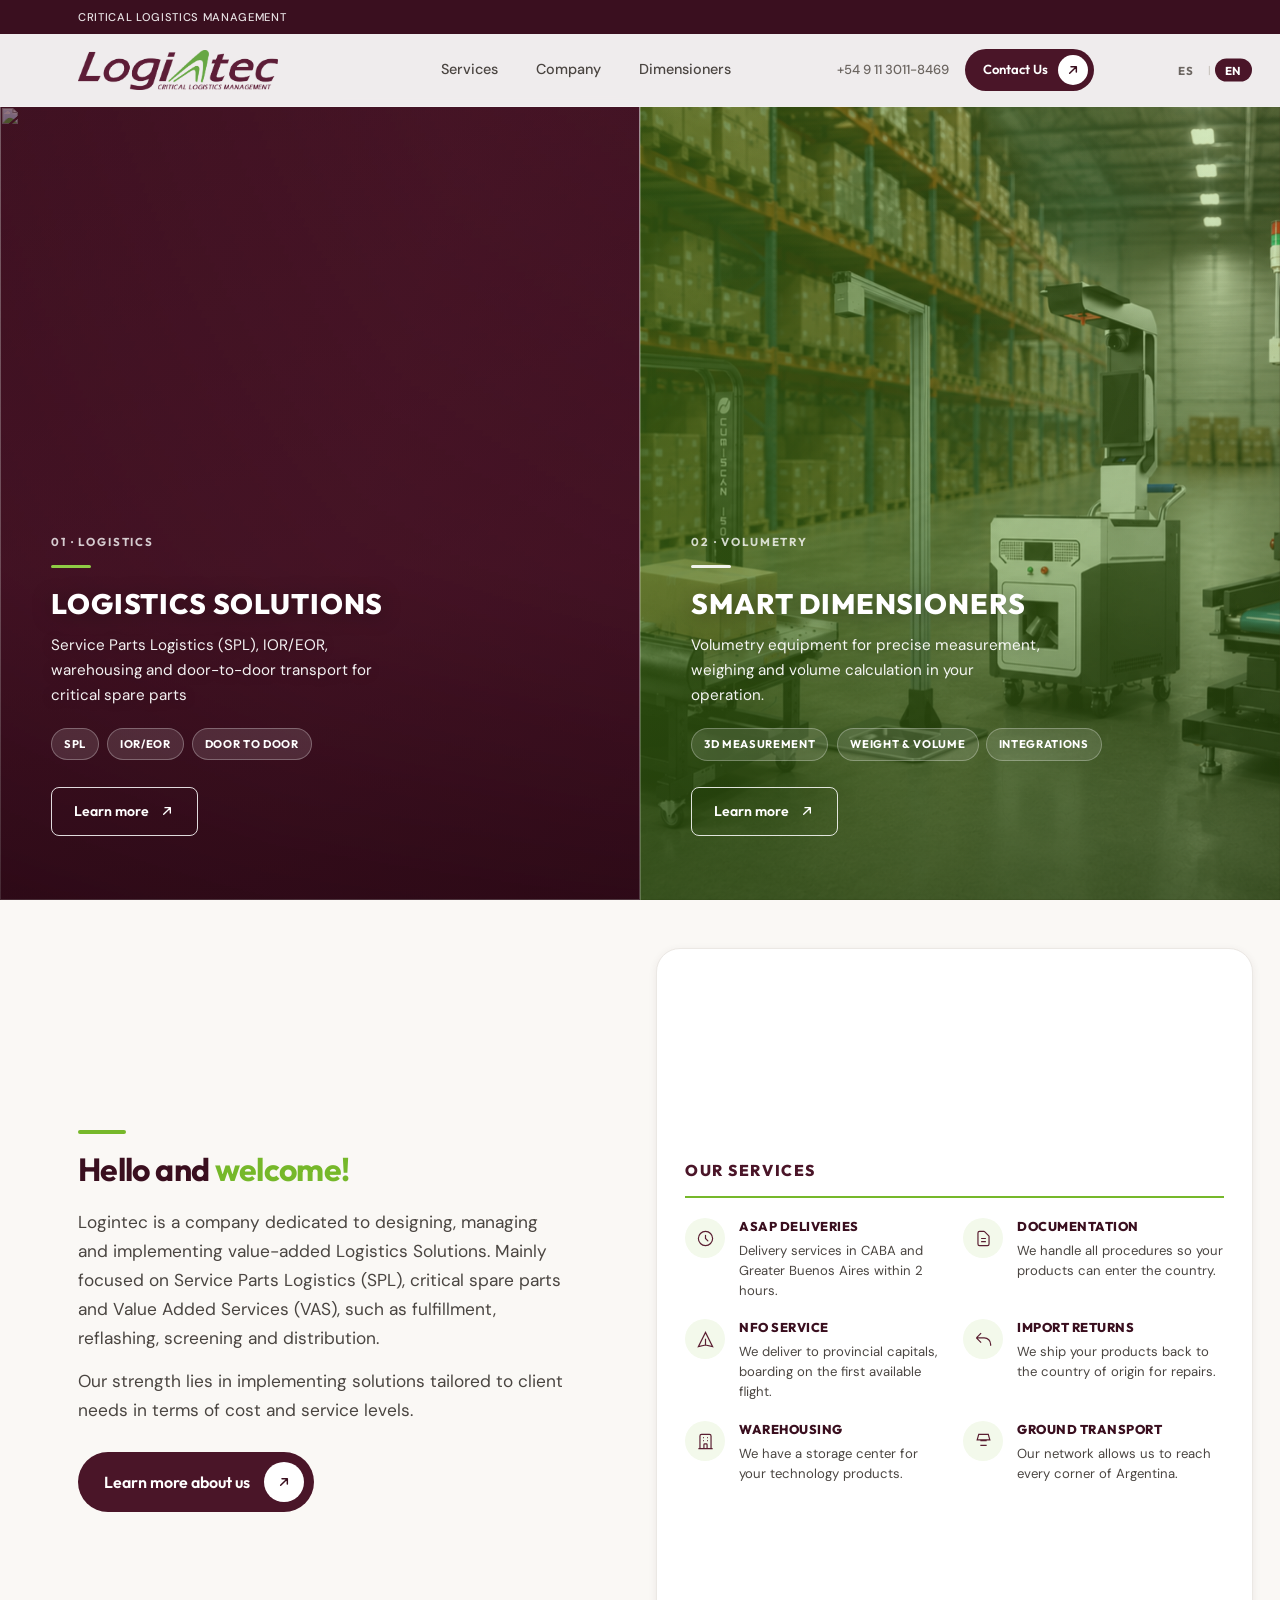
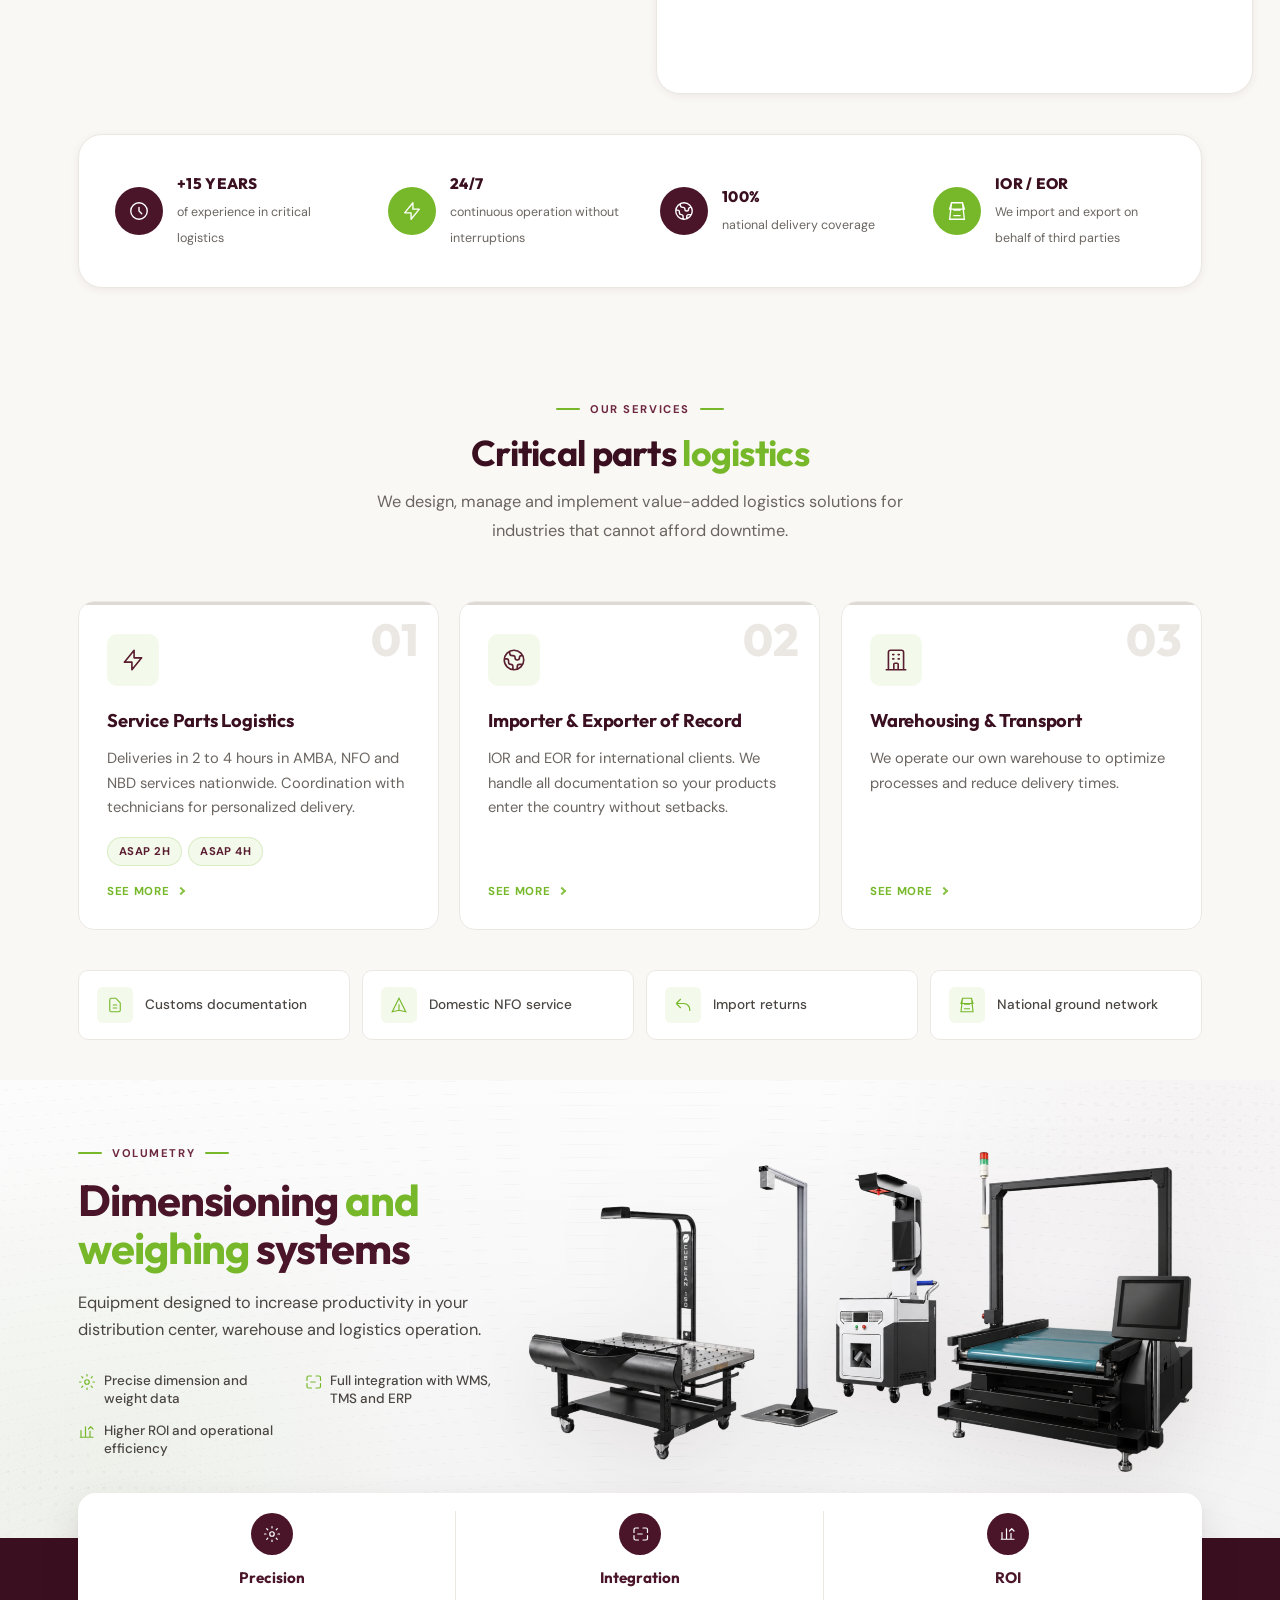
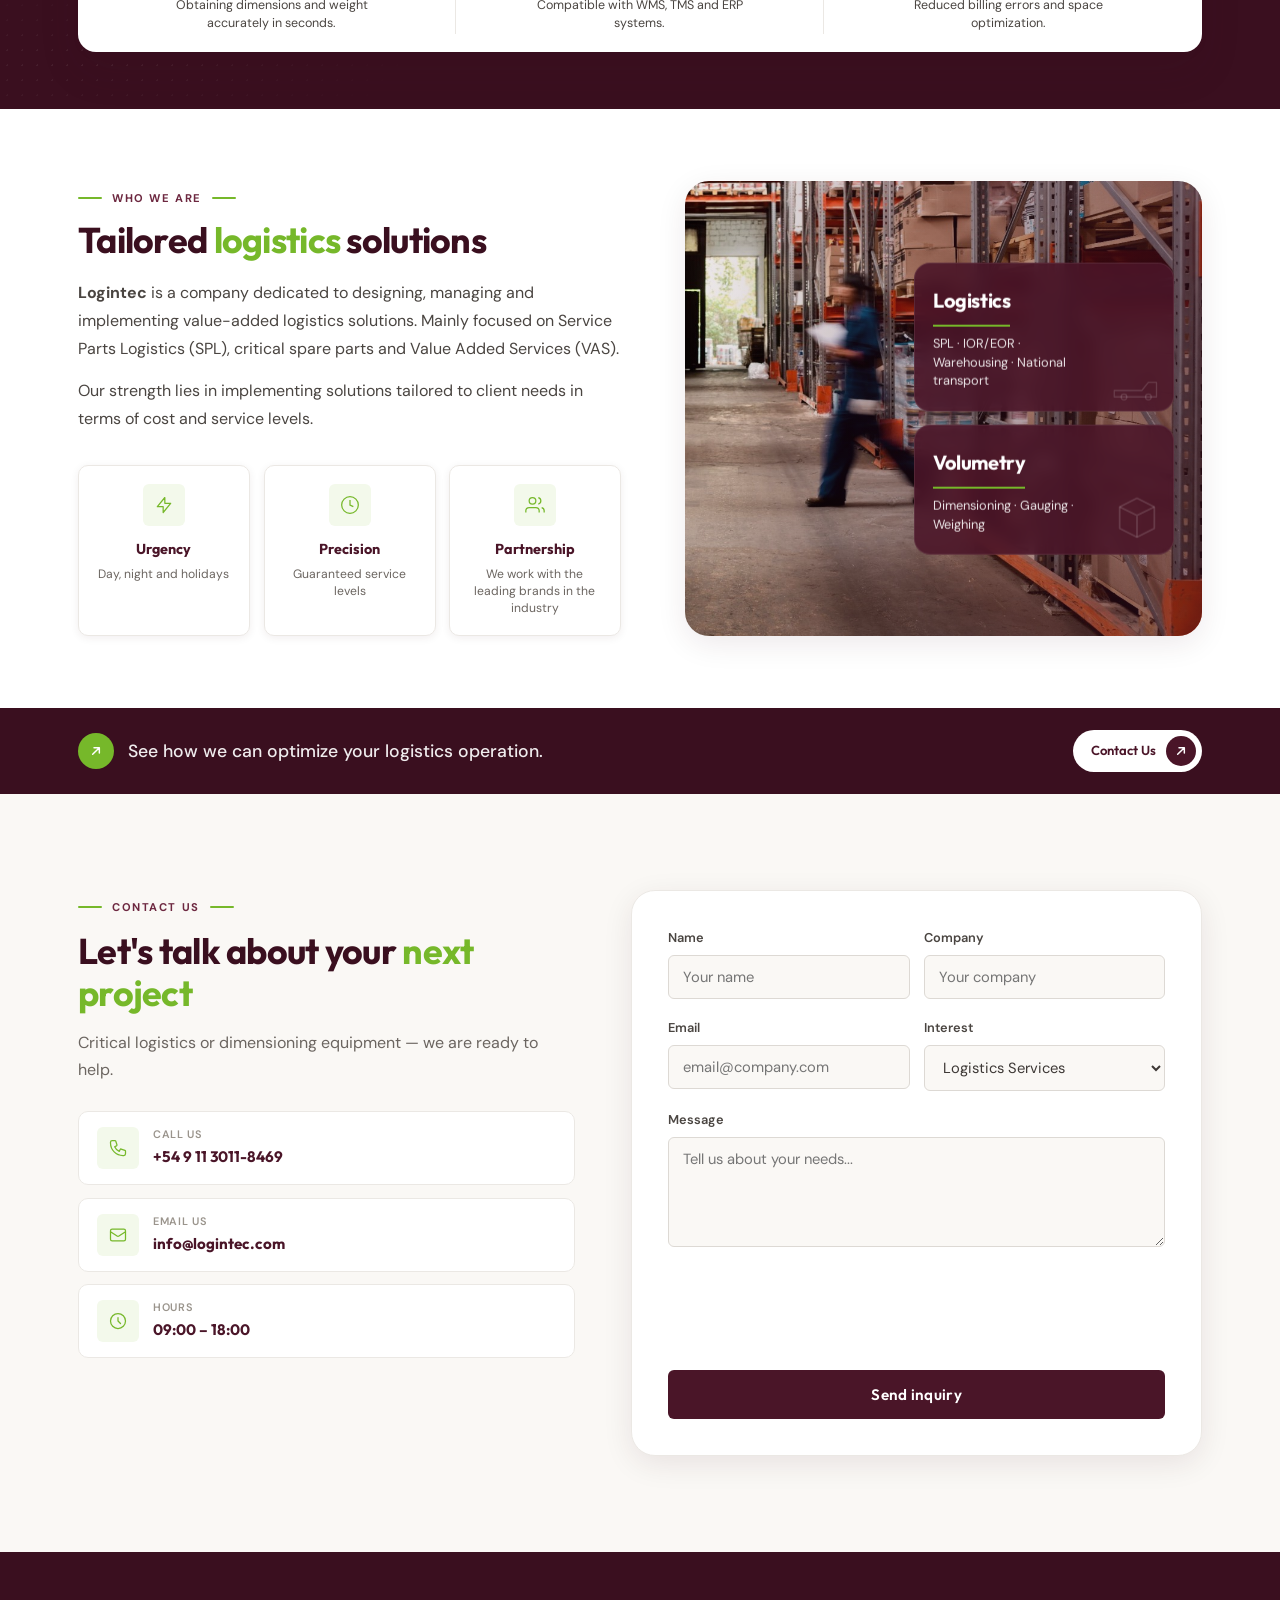
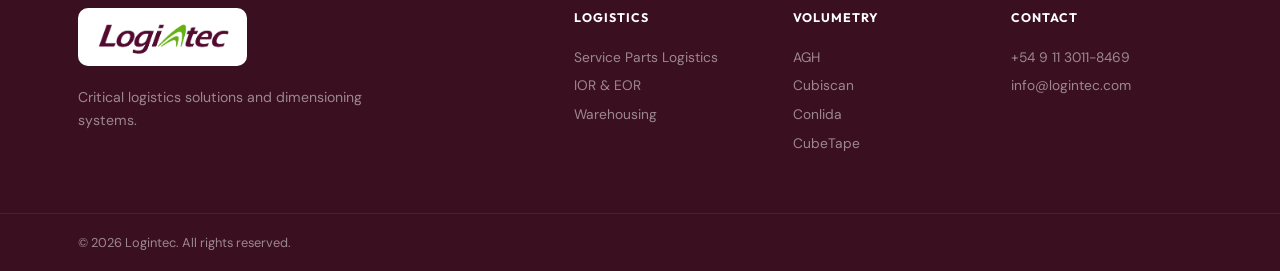
==== commit 0a5e5fe0: "cambios 1.2" ====
--- a/index.html
+++ b/index.html
@@ -251,6 +251,7 @@
               <li>ASAP 2H</li>
               <li>ASAP 4H</li>
             </ul>
+            <a href="servicios.html#spl" class="service-card__more" data-i18n="service.more">Ver más</a>
           </article>
 
           <article class="service-card anim-in anim-in--up anim-in--scale">
@@ -260,6 +261,7 @@
             </div>
             <h3 data-i18n="servicios.ior.title">Importer & Exporter of Record</h3>
             <p data-i18n="service.ior.desc">IOR y EOR para clientes internacionales. Gestionamos toda la documentación para que sus productos ingresen al país sin contratiempos.</p>
+            <a href="servicios.html#ior" class="service-card__more" data-i18n="service.more">Ver más</a>
           </article>
 
           <article class="service-card anim-in anim-in--right anim-in--scale">
@@ -269,15 +271,8 @@
             </div>
             <h3 data-i18n="servicios.wh.title">Warehousing & Transport</h3>
             <p data-i18n="service.wh.desc">Contamos con un warehouse de gestión propia para poder optimizar los procesos, y reducir los tiempos de entrega.</p>
+            <a href="servicios.html#warehousing" class="service-card__more" data-i18n="service.more">Ver más</a>
           </article>
-        </div>
-        <div class="section__cta-wrap" data-anim-group>
-          <a href="servicios.html" class="hero-pill-btn anim-in anim-in--up">
-            <span data-i18n="logistics.ctaAll">Ver todos los servicios</span>
-            <span class="hero-pill-btn__icon" aria-hidden="true">
-              <svg viewBox="0 0 24 24" fill="none" stroke="currentColor" stroke-width="2.2"><path d="M7 17L17 7M17 7H9M17 7v8" stroke-linecap="round" stroke-linejoin="round"/></svg>
-            </span>
-          </a>
         </div>
         <div class="features-bar" id="featuresBar" data-anim-group>
           <div class="feature-pill anim-in anim-in--pop">
--- a/css/styles.css
+++ b/css/styles.css
@@ -846,6 +846,7 @@
 .section--logistics {
   background: var(--cream);
   padding-top: 40px;
+  padding-bottom: 40px;
 }
 
 .services-grid {
@@ -982,7 +983,7 @@
 .service-card__more {
   display: inline-flex;
   align-items: center;
-  gap: 6px;
+  gap: 8px;
   margin-top: auto;
   padding: 0;
   font-size: 0.72rem;
@@ -993,17 +994,18 @@
   background: none;
   border: none;
   cursor: pointer;
+  text-decoration: none;
   transition: var(--transition);
 }
 
 .service-card__more::after {
   content: '';
-  width: 0;
-  height: 0;
-  border-left: 4px solid transparent;
-  border-right: 4px solid transparent;
-  border-top: 5px solid currentColor;
-  opacity: 0.7;
+  width: 6px;
+  height: 6px;
+  border-right: 2px solid currentColor;
+  border-top: 2px solid currentColor;
+  transform: rotate(45deg);
+  opacity: 0.85;
 }
 
 .service-card:hover .service-card__more {
@@ -1060,7 +1062,7 @@
 
 .cubiscan-top {
   position: relative;
-  padding: clamp(72px, 8vw, 96px) 0 clamp(40px, 5vw, 60px);
+  padding: clamp(40px, 5vw, 56px) 0 clamp(40px, 5vw, 60px);
   overflow: visible;
   background:
     radial-gradient(circle at 8% 82%, rgba(118, 184, 42, 0.05) 0%, transparent 26%),
@@ -2339,35 +2341,35 @@
 
 .empresa-hero__media {
   position: absolute;
-  top: calc(var(--header-height) + 28px);
-  right: 0;
-  width: min(50vw, 680px);
-  height: calc(100% - 20px);
-  min-height: 460px;
-  border-radius: var(--radius-xl) 0 0 var(--radius-xl);
-  overflow: hidden;
-  box-shadow: var(--shadow-lg);
+  top: calc(var(--header-height) + 4px);
+  right: 2vw;
+  left: auto;
+  width: min(58vw, 820px);
+  height: calc(100% + 20px);
+  min-height: 520px;
+  border-radius: 0;
+  overflow: visible;
+  box-shadow: none;
+  background: transparent;
+  pointer-events: none;
+  z-index: 1;
 }
 
 .empresa-hero__media::before {
-  content: '';
-  position: absolute;
-  inset: 0;
-  z-index: 1;
-  background: linear-gradient(to right, var(--white) 0%, rgba(255, 255, 255, 0.92) 8%, transparent 28%);
-  pointer-events: none;
+  display: none;
 }
 
 .empresa-hero__media img {
   width: 100%;
   height: 100%;
-  object-fit: cover;
-  object-position: center center;
+  object-fit: contain;
+  object-position: left center;
   display: block;
+  background: transparent;
 }
 
 .empresa-bar {
-  margin-top: -72px;
+  margin-top: -110px;
   position: relative;
   z-index: 3;
   padding-bottom: clamp(40px, 5vw, 64px);
@@ -2378,31 +2380,24 @@
   border: 1px solid var(--gray-100);
   border-radius: var(--radius-xl);
   box-shadow: 0 12px 48px rgba(58, 15, 31, 0.1);
-  padding: clamp(28px, 3.5vw, 40px) clamp(24px, 3vw, 36px);
-  display: grid;
-  grid-template-columns: 1.35fr auto 0.9fr;
-  gap: clamp(20px, 3vw, 36px);
-  align-items: stretch;
-}
-
-.empresa-bar__divider {
-  width: 1px;
-  background: var(--gray-200);
-  margin: 4px 0;
+  padding: clamp(24px, 3vw, 32px) clamp(22px, 2.8vw, 40px);
+  display: block;
+  overflow: visible;
 }
 
 .empresa-stats {
   display: grid;
-  grid-template-columns: repeat(4, 1fr);
-  gap: 16px 20px;
+  grid-template-columns: repeat(4, minmax(0, 1fr));
+  gap: clamp(14px, 1.8vw, 24px);
   align-items: start;
 }
 
 .empresa-stat {
   display: flex;
-  flex-direction: column;
+  flex-direction: row;
   align-items: flex-start;
   gap: 12px;
+  min-width: 0;
 }
 
 .empresa-stat__icon {
@@ -2415,6 +2410,7 @@
   align-items: center;
   justify-content: center;
   flex-shrink: 0;
+  margin-top: 2px;
 }
 
 .empresa-stat__icon svg {
@@ -2422,79 +2418,33 @@
   height: 20px;
 }
 
+.empresa-stat__text {
+  min-width: 0;
+  display: flex;
+  flex-direction: column;
+  gap: 2px;
+  overflow: visible;
+}
+
 .empresa-stat strong {
   display: block;
   font-family: var(--font-display);
-  font-size: 0.78rem;
+  font-size: clamp(0.7rem, 1vw, 0.82rem);
   font-weight: 800;
   color: var(--burgundy-900);
-  letter-spacing: 0.04em;
+  letter-spacing: 0.02em;
   line-height: 1.25;
   text-transform: uppercase;
 }
 
 .empresa-stat span {
   display: block;
-  font-size: 0.72rem;
+  font-size: clamp(0.68rem, 0.92vw, 0.76rem);
   color: var(--gray-500);
-  line-height: 1.4;
-  margin-top: 3px;
-}
-
-.empresa-values__label {
-  display: block;
-  font-family: var(--font-display);
-  font-size: 0.72rem;
-  font-weight: 800;
-  letter-spacing: 0.12em;
-  text-transform: uppercase;
-  color: var(--green-500);
-  margin-bottom: 20px;
-}
-
-.empresa-values__grid {
-  display: grid;
-  grid-template-columns: repeat(2, 1fr);
-  gap: 20px 16px;
-}
-
-.empresa-value {
-  display: flex;
-  flex-direction: column;
-  align-items: flex-start;
-  gap: 8px;
-}
-
-.empresa-value__icon {
-  width: 32px;
-  height: 32px;
-  color: var(--green-500);
-  display: flex;
-  align-items: center;
-  justify-content: center;
-  flex-shrink: 0;
-}
-
-.empresa-value__icon svg {
-  width: 22px;
-  height: 22px;
-  stroke-width: 1.3;
-}
-
-.empresa-value strong {
-  font-family: var(--font-display);
-  font-size: 0.72rem;
-  font-weight: 800;
-  color: var(--burgundy-900);
-  text-transform: uppercase;
-  letter-spacing: 0.05em;
-  line-height: 1.2;
-}
-
-.empresa-value > span:last-child {
-  font-size: 0.68rem;
-  color: var(--gray-500);
-  line-height: 1.45;
+  line-height: 1.35;
+  margin-top: 0;
+  overflow-wrap: break-word;
+  word-break: normal;
 }
 
 .empresa-mv {
@@ -2704,54 +2654,306 @@
 
 /* ── SERVICIOS PAGE ── */
 .page-servicios {
-  background: var(--white);
+  background: #0f0a0c;
 }
 
 .svc-hero {
-  padding: calc(var(--header-height) + 64px) 0 56px;
+  position: relative;
+  min-height: 100svh;
+  padding: calc(var(--header-height) + 56px) 0 72px;
+  display: flex;
+  align-items: flex-end;
+  overflow: hidden;
+  isolation: isolate;
+}
+
+.svc-hero__media {
+  position: absolute;
+  inset: 0;
+  z-index: 0;
+}
+
+.svc-hero__media img {
+  width: 100%;
+  height: 100%;
+  object-fit: cover;
+  object-position: center 40%;
+  transform: scale(1.04);
+}
+
+.svc-hero__veil {
+  position: absolute;
+  inset: 0;
+  z-index: 1;
   background:
-    linear-gradient(165deg, #f7f3f0 0%, var(--cream) 55%, #f3f6ec 100%);
-  border-bottom: 1px solid var(--gray-100);
+    linear-gradient(105deg, rgba(36, 12, 20, 0.92) 0%, rgba(58, 15, 31, 0.78) 42%, rgba(36, 12, 20, 0.45) 72%, rgba(36, 12, 20, 0.55) 100%),
+    linear-gradient(to top, rgba(15, 10, 12, 0.75), transparent 45%);
 }
 
 .svc-hero__inner {
+  position: relative;
+  z-index: 2;
   max-width: 720px;
+  color: var(--white);
 }
 
 .svc-hero__eyebrow {
   display: inline-block;
   font-size: 0.72rem;
   font-weight: 700;
+  letter-spacing: 0.16em;
+  text-transform: uppercase;
+  color: var(--green-400);
+  margin-bottom: 18px;
+}
+
+.svc-hero__title {
+  font-family: var(--font-display);
+  font-size: clamp(2.4rem, 5vw, 3.8rem);
+  font-weight: 800;
+  line-height: 1.05;
+  letter-spacing: -0.03em;
+  color: var(--white);
+  margin-bottom: 22px;
+}
+
+.svc-hero__title .t-accent {
+  color: var(--green-400);
+}
+
+.svc-hero__desc {
+  font-size: clamp(1.05rem, 1.3vw, 1.18rem);
+  line-height: 1.75;
+  color: rgba(255, 255, 255, 0.84);
+  margin: 0;
+  max-width: 560px;
+}
+
+.svc-hero__jump {
+  display: flex;
+  flex-wrap: wrap;
+  gap: 10px 28px;
+  margin-top: 36px;
+  padding-top: 28px;
+  border-top: 1px solid rgba(255, 255, 255, 0.18);
+}
+
+.svc-hero__jump a {
+  font-family: var(--font-display);
+  font-size: 0.82rem;
+  font-weight: 700;
+  letter-spacing: 0.1em;
+  text-transform: uppercase;
+  color: rgba(255, 255, 255, 0.88);
+  transition: color var(--transition);
+}
+
+.svc-hero__jump a:hover {
+  color: var(--green-400);
+}
+
+.svc-main {
+  padding: 0;
+}
+
+.svc-chapter {
+  scroll-margin-top: calc(var(--header-height) + 8px);
+  background: #161014;
+}
+
+.svc-chapter--dark {
+  background: var(--burgundy-900);
+}
+
+.svc-chapter__shell {
+  display: grid;
+  grid-template-columns: minmax(0, 1.05fr) minmax(0, 0.95fr);
+  min-height: 100svh;
+}
+
+.svc-chapter--flip .svc-chapter__shell {
+  grid-template-columns: minmax(0, 0.95fr) minmax(0, 1.05fr);
+}
+
+.svc-chapter--flip .svc-chapter__visual { order: 2; }
+.svc-chapter--flip .svc-chapter__panel { order: 1; }
+
+.svc-chapter__visual {
+  position: relative;
+  min-height: 100%;
+  overflow: hidden;
+  background: #1a1014;
+}
+
+.svc-chapter__visual img {
+  position: absolute;
+  inset: 0;
+  width: 100%;
+  height: 100%;
+  object-fit: cover;
+  object-position: center;
+  display: block;
+  transition: transform 1.1s cubic-bezier(0.22, 1, 0.36, 1);
+}
+
+.svc-chapter:hover .svc-chapter__visual img {
+  transform: scale(1.04);
+}
+
+.svc-chapter__visual::after {
+  content: '';
+  position: absolute;
+  inset: 0;
+  background: linear-gradient(to top, rgba(15, 10, 12, 0.78) 0%, transparent 48%);
+  pointer-events: none;
+}
+
+.svc-chapter__visual-cap {
+  position: absolute;
+  left: clamp(20px, 3vw, 40px);
+  right: clamp(20px, 3vw, 40px);
+  bottom: clamp(22px, 3vw, 40px);
+  z-index: 2;
+  color: var(--white);
+  display: flex;
+  flex-direction: column;
+  gap: 8px;
+}
+
+.svc-chapter__visual-cap span {
+  font-family: var(--font-display);
+  font-size: 0.72rem;
+  font-weight: 800;
   letter-spacing: 0.14em;
   text-transform: uppercase;
-  color: var(--green-500);
-  margin-bottom: 18px;
-}
-
-.svc-hero__title {
-  font-family: var(--font-display);
-  font-size: clamp(2.1rem, 4vw, 3.2rem);
+  color: var(--green-400);
+}
+
+.svc-chapter__visual-cap strong {
+  font-family: var(--font-display);
+  font-size: clamp(1.2rem, 2vw, 1.55rem);
   font-weight: 700;
-  line-height: 1.1;
-  letter-spacing: -0.03em;
-  color: var(--burgundy-900);
-  margin-bottom: 20px;
-}
-
-.svc-hero__title .t-accent {
-  color: var(--green-500);
-}
-
-.svc-hero__desc {
-  font-size: clamp(1.02rem, 1.2vw, 1.12rem);
-  line-height: 1.7;
-  color: var(--gray-600);
+  line-height: 1.25;
+  max-width: 18ch;
+}
+
+.svc-chapter__panel {
+  display: flex;
+  flex-direction: column;
+  justify-content: center;
+  padding:
+    clamp(36px, 5vw, 64px)
+    clamp(28px, 4.5vw, 60px)
+    clamp(40px, 5vw, 68px)
+    clamp(28px, 4vw, 56px);
+  background:
+    radial-gradient(ellipse 80% 55% at 100% 0%, rgba(118, 184, 42, 0.08), transparent 55%),
+    linear-gradient(165deg, #1d1418 0%, #141014 55%, #1a1216 100%);
+  color: rgba(255, 255, 255, 0.88);
+}
+
+.svc-chapter--dark .svc-chapter__panel {
+  background:
+    radial-gradient(ellipse 70% 50% at 0% 100%, rgba(118, 184, 42, 0.1), transparent 50%),
+    linear-gradient(160deg, #4a1828 0%, #3a0f1f 48%, #2a0c16 100%);
+}
+
+.svc-chapter__kicker {
+  font-family: var(--font-display);
+  font-size: 0.72rem;
+  font-weight: 800;
+  letter-spacing: 0.14em;
+  text-transform: uppercase;
+  color: var(--green-400);
+  margin-bottom: 14px;
+}
+
+.svc-chapter__panel h2 {
+  font-family: var(--font-display);
+  font-size: clamp(1.7rem, 2.8vw, 2.4rem);
+  font-weight: 800;
+  letter-spacing: -0.02em;
+  color: var(--white);
+  line-height: 1.12;
+  margin: 0 0 12px;
+}
+
+.svc-chapter__lead {
+  font-family: var(--font-display);
+  font-size: clamp(1.05rem, 1.5vw, 1.25rem);
+  font-weight: 600;
+  line-height: 1.35;
+  color: rgba(255, 255, 255, 0.72);
+  margin: 0 0 28px;
+  padding-bottom: 22px;
+  border-bottom: 2px solid var(--green-500);
+  max-width: 28ch;
+  flex-shrink: 0;
+}
+
+.svc-chapter__copy {
+  display: flex;
+  flex-direction: column;
+  gap: 16px;
+  min-height: 0;
+}
+
+.svc-chapter__copy p {
+  font-size: 0.98rem;
+  line-height: 1.75;
+  color: rgba(255, 255, 255, 0.78);
   margin: 0;
-  max-width: 620px;
-}
-
-.svc-main {
-  padding: 72px 0 24px;
+}
+
+.svc-chapter__list {
+  list-style: none;
+  margin: 6px 0 0;
+  padding: 0;
+  display: flex;
+  flex-direction: column;
+  gap: 12px;
+}
+
+.svc-chapter__list li {
+  position: relative;
+  padding-left: 20px;
+  font-size: 0.95rem;
+  line-height: 1.65;
+  color: rgba(255, 255, 255, 0.78);
+}
+
+.svc-chapter__list li::before {
+  content: '';
+  position: absolute;
+  left: 0;
+  top: 0.62em;
+  width: 7px;
+  height: 7px;
+  border-radius: 50%;
+  background: var(--green-400);
+}
+
+.svc-chapter__tags {
+  display: flex;
+  flex-wrap: wrap;
+  gap: 8px;
+  list-style: none;
+  margin: 28px 0 0;
+  padding: 0;
+  flex-shrink: 0;
+}
+
+.svc-chapter__tags li {
+  padding: 7px 14px;
+  font-family: var(--font-display);
+  font-size: 0.7rem;
+  font-weight: 700;
+  letter-spacing: 0.06em;
+  text-transform: uppercase;
+  color: var(--white);
+  background: rgba(118, 184, 42, 0.16);
+  border: 1px solid rgba(118, 184, 42, 0.35);
+  border-radius: 100px;
 }
 
 .svc-block {
@@ -2835,8 +3037,10 @@
 }
 
 .svc-ops {
-  padding: 64px 0 80px;
-  background: var(--cream);
+  padding: 88px 0 96px;
+  background:
+    radial-gradient(ellipse 60% 40% at 80% 0%, rgba(118, 184, 42, 0.08), transparent 55%),
+    linear-gradient(180deg, #f7f3f0 0%, #f3efe9 55%, #eef2e8 100%);
   border-top: 1px solid var(--gray-100);
 }
 
@@ -2851,7 +3055,7 @@
   font-weight: 700;
   letter-spacing: 0.14em;
   text-transform: uppercase;
-  color: var(--green-500);
+  color: var(--burgundy-700);
   margin-bottom: 14px;
 }
 
@@ -2893,6 +3097,7 @@
   border-right: 1px solid var(--gray-200);
   border-bottom: 1px solid var(--gray-200);
   transition: background 0.25s var(--ease);
+  background: var(--white);
 }
 
 .svc-ops__item:hover {
@@ -2976,7 +3181,36 @@
 
 @media (max-width: 768px) {
   .svc-hero {
-    padding: calc(var(--header-height) + 40px) 0 40px;
+    min-height: 100svh;
+    padding: calc(var(--header-height) + 40px) 0 48px;
+    align-items: flex-end;
+  }
+
+  .svc-chapter__shell,
+  .svc-chapter--flip .svc-chapter__shell {
+    grid-template-columns: 1fr;
+    min-height: 0;
+  }
+
+  .svc-chapter--flip .svc-chapter__visual,
+  .svc-chapter--flip .svc-chapter__panel {
+    order: unset;
+  }
+
+  .svc-chapter__visual {
+    min-height: 240px;
+    max-height: 300px;
+    height: 240px;
+  }
+
+  .svc-chapter__panel {
+    padding: 32px 24px 40px;
+  }
+
+  .svc-chapter__lead {
+    max-width: none;
+    margin-bottom: 22px;
+    padding-bottom: 18px;
   }
 
   .svc-block {
@@ -2996,7 +3230,7 @@
   }
 
   .svc-ops {
-    padding: 48px 0 56px;
+    padding: 56px 0 64px;
   }
 
   .svc-ops__grid {
@@ -4365,10 +4599,27 @@
 }
 
 .eq-card__text {
+  display: flex;
+  flex-direction: column;
+  gap: 4px;
   font-size: 0.88rem;
-  line-height: 1.5;
+  line-height: 1.45;
   color: var(--gray-500);
-  margin-bottom: 8px;
+  margin-bottom: 0;
+  min-height: 4.35em;
+}
+
+.eq-card__text-title {
+  display: block;
+  font-weight: 600;
+  color: var(--gray-600);
+  line-height: 1.35;
+}
+
+.eq-card__text-desc {
+  display: block;
+  min-height: 2.9em;
+  line-height: 1.45;
 }
 
 .eq-card__specs {
@@ -4377,7 +4628,7 @@
   gap: 8px;
   padding: 12px 0 14px;
   border-top: 1px solid var(--gray-100);
-  margin-top: auto;
+  margin-top: 8px;
 }
 
 .eq-card__spec {
@@ -4399,13 +4650,14 @@
   line-height: 1.3;
   color: var(--gray-600);
   font-weight: 600;
+  min-height: 2.6em;
 }
 
 .eq-card__link {
   display: inline-flex;
   align-items: center;
   gap: 6px;
-  margin-top: 4px;
+  margin-top: auto;
   font-family: var(--font-display);
   font-size: 0.78rem;
   font-weight: 700;
@@ -5358,24 +5610,20 @@
   }
 }
 
-@media (min-width: 1100px) {
-  .empresa-values__grid {
-    grid-template-columns: repeat(4, 1fr);
-    gap: 14px;
-  }
-}
-
-@media (max-width: 1200px) {
+@media (max-width: 1100px) {
   .empresa-hero__grid {
     max-width: min(480px, 46%);
   }
 
   .empresa-hero__media {
-    width: min(44vw, 520px);
+    width: min(54vw, 700px);
+    right: 3vw;
   }
 
   .empresa-stats {
-    grid-template-columns: repeat(2, 1fr);
+    grid-template-columns: repeat(2, minmax(0, 1fr));
+    row-gap: 22px;
+    column-gap: 28px;
   }
 }
 
@@ -5466,11 +5714,12 @@
   }
 
   .empresa-hero__media {
-    top: calc(var(--header-height) + 20px);
+    top: calc(var(--header-height) + 4px);
+    right: 2vw;
     min-height: 0;
-    height: calc(100% - 12px);
-    max-height: calc(100svh - var(--header-height) - 28px);
-    width: min(44vw, 540px);
+    height: calc(100% + 12px);
+    max-height: calc(100svh - var(--header-height) - 8px);
+    width: min(54vw, 680px);
   }
 
   .empresa-bar {
@@ -5622,6 +5871,7 @@
 
   .section--logistics {
     padding-top: 40px;
+    padding-bottom: 32px;
   }
 
   .empresa-hero__layout {
@@ -5643,29 +5893,26 @@
     position: relative;
     top: auto;
     right: auto;
-    width: calc(100% - 40px);
-    margin: 0 20px 24px;
+    width: calc(100% - 24px);
+    margin: 0 12px 12px;
     min-height: 280px;
     height: 320px;
-    border-radius: var(--radius-xl);
+    border-radius: 0;
+    box-shadow: none;
+    background: transparent;
   }
 
   .empresa-hero__media::before {
-    background: linear-gradient(to top, rgba(255, 255, 255, 0.2) 0%, transparent 30%);
+    display: none;
+  }
+
+  .empresa-hero__media img {
+    object-fit: contain;
+    object-position: center;
   }
 
   .empresa-bar {
     margin-top: 0;
-  }
-
-  .empresa-bar__inner {
-    grid-template-columns: 1fr;
-  }
-
-  .empresa-bar__divider {
-    width: 100%;
-    height: 1px;
-    margin: 8px 0;
   }
 
   .empresa-mv__shell {
@@ -5731,7 +5978,7 @@
   }
 
   .cubiscan-top {
-    padding: 56px 0 20px;
+    padding: 36px 0 20px;
   }
 
   .section--cubiscan {
@@ -6226,6 +6473,7 @@
 
   .section--logistics {
     padding-top: 32px;
+    padding-bottom: 28px;
   }
 
   .welcome-intro .hero-pill-btn {
@@ -6265,8 +6513,9 @@
   }
 
   .empresa-stats {
-    grid-template-columns: repeat(2, 1fr);
-    gap: 18px 12px;
+    grid-template-columns: repeat(2, minmax(0, 1fr));
+    column-gap: 20px;
+    row-gap: 20px;
   }
 
   .empresa-stat__icon {
@@ -6280,24 +6529,11 @@
   }
 
   .empresa-stat strong {
-    font-size: 0.68rem;
+    font-size: 0.74rem;
   }
 
   .empresa-stat span {
-    font-size: 0.66rem;
-  }
-
-  .empresa-values__grid {
-    grid-template-columns: repeat(2, 1fr);
-    gap: 16px 12px;
-  }
-
-  .empresa-value strong {
-    font-size: 0.68rem;
-  }
-
-  .empresa-value span {
-    font-size: 0.66rem;
+    font-size: 0.7rem;
   }
 
   .empresa-mv__row { grid-template-columns: 1fr; }
@@ -6397,3 +6633,35 @@
     height: 28px;
   }
 }
+
+/* ── SERVICIOS: capacidades con ícono ── */
+.page-servicios .svc-ops__item {
+  display: flex;
+  gap: 14px;
+  align-items: flex-start;
+}
+
+.page-servicios .svc-ops__icon {
+  width: 38px;
+  height: 38px;
+  display: flex;
+  align-items: center;
+  justify-content: center;
+  background: var(--green-light);
+  border-radius: var(--radius-sm);
+  color: var(--green-500);
+  flex-shrink: 0;
+}
+
+.page-servicios .svc-ops__icon svg {
+  width: 18px;
+  height: 18px;
+}
+
+.page-servicios .svc-ops__item-body {
+  padding-top: 2px;
+}
+
+.page-servicios .svc-ops__index {
+  display: none;
+}
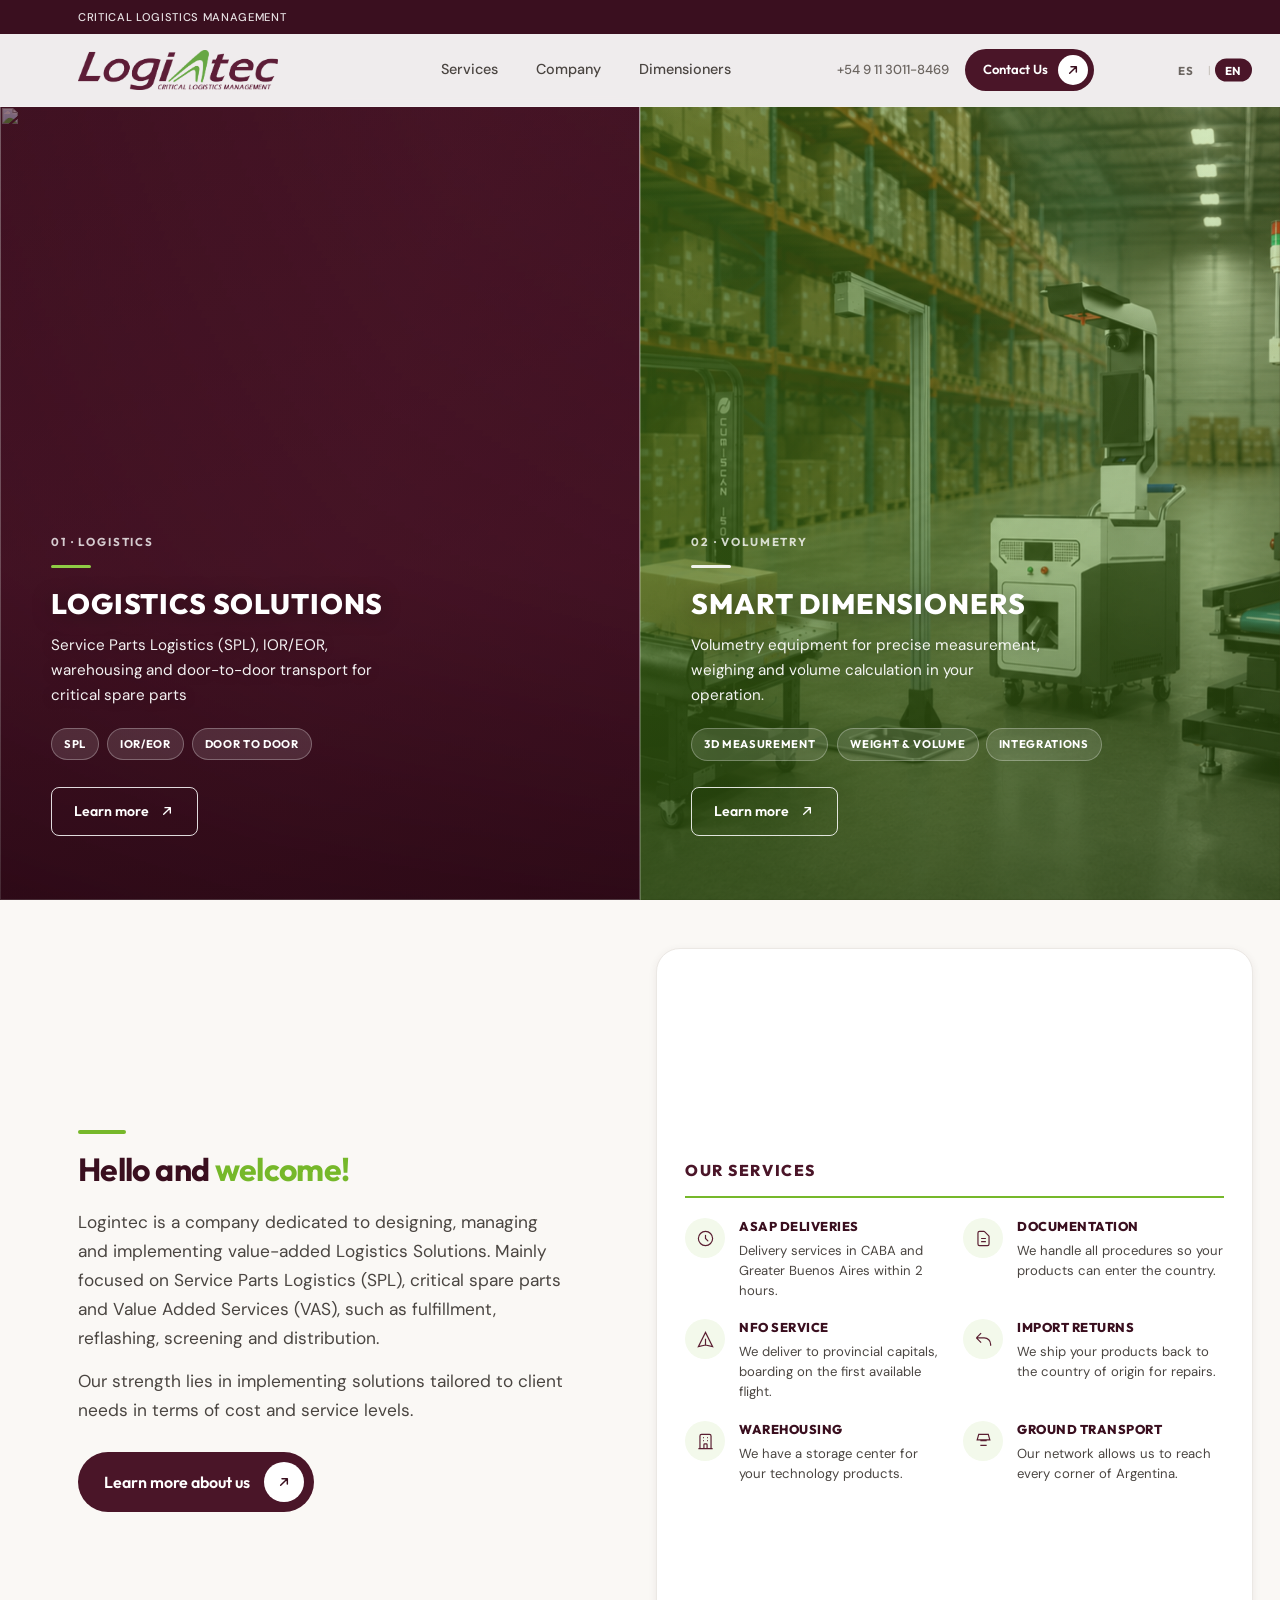
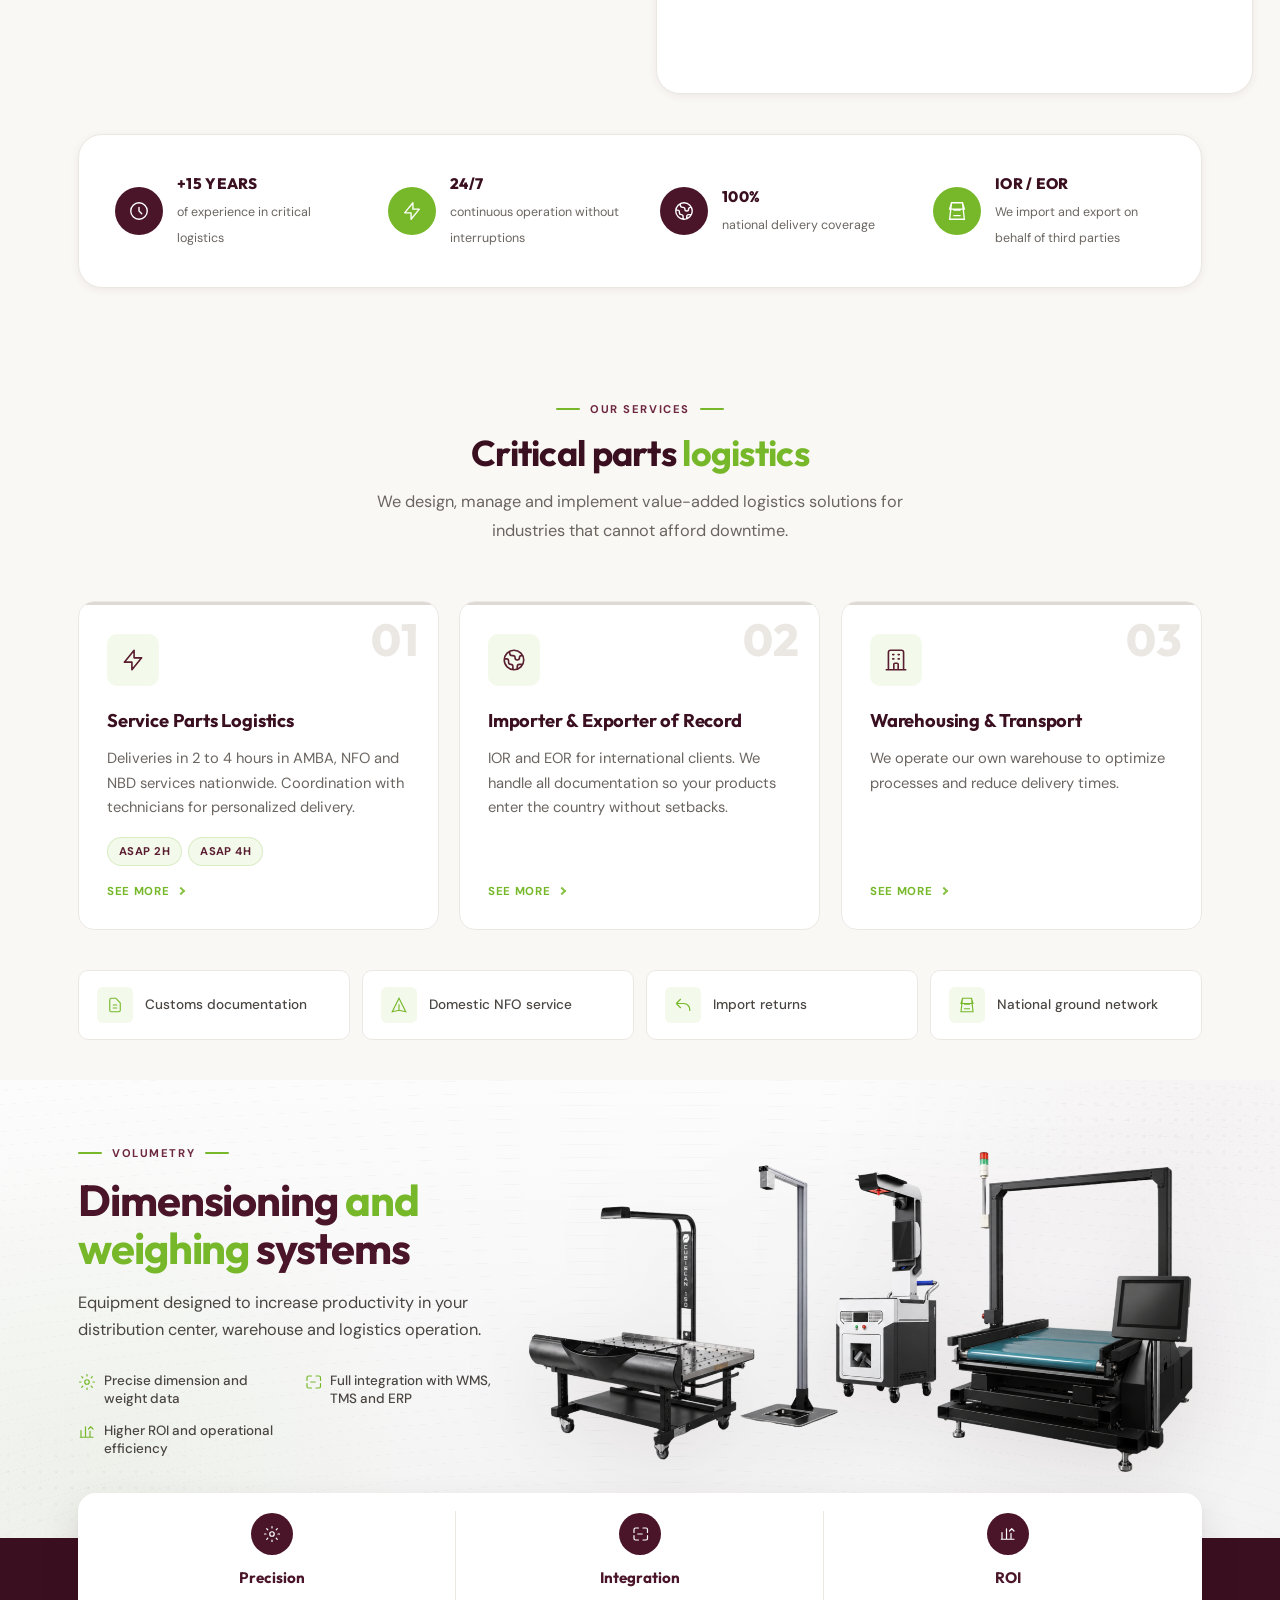
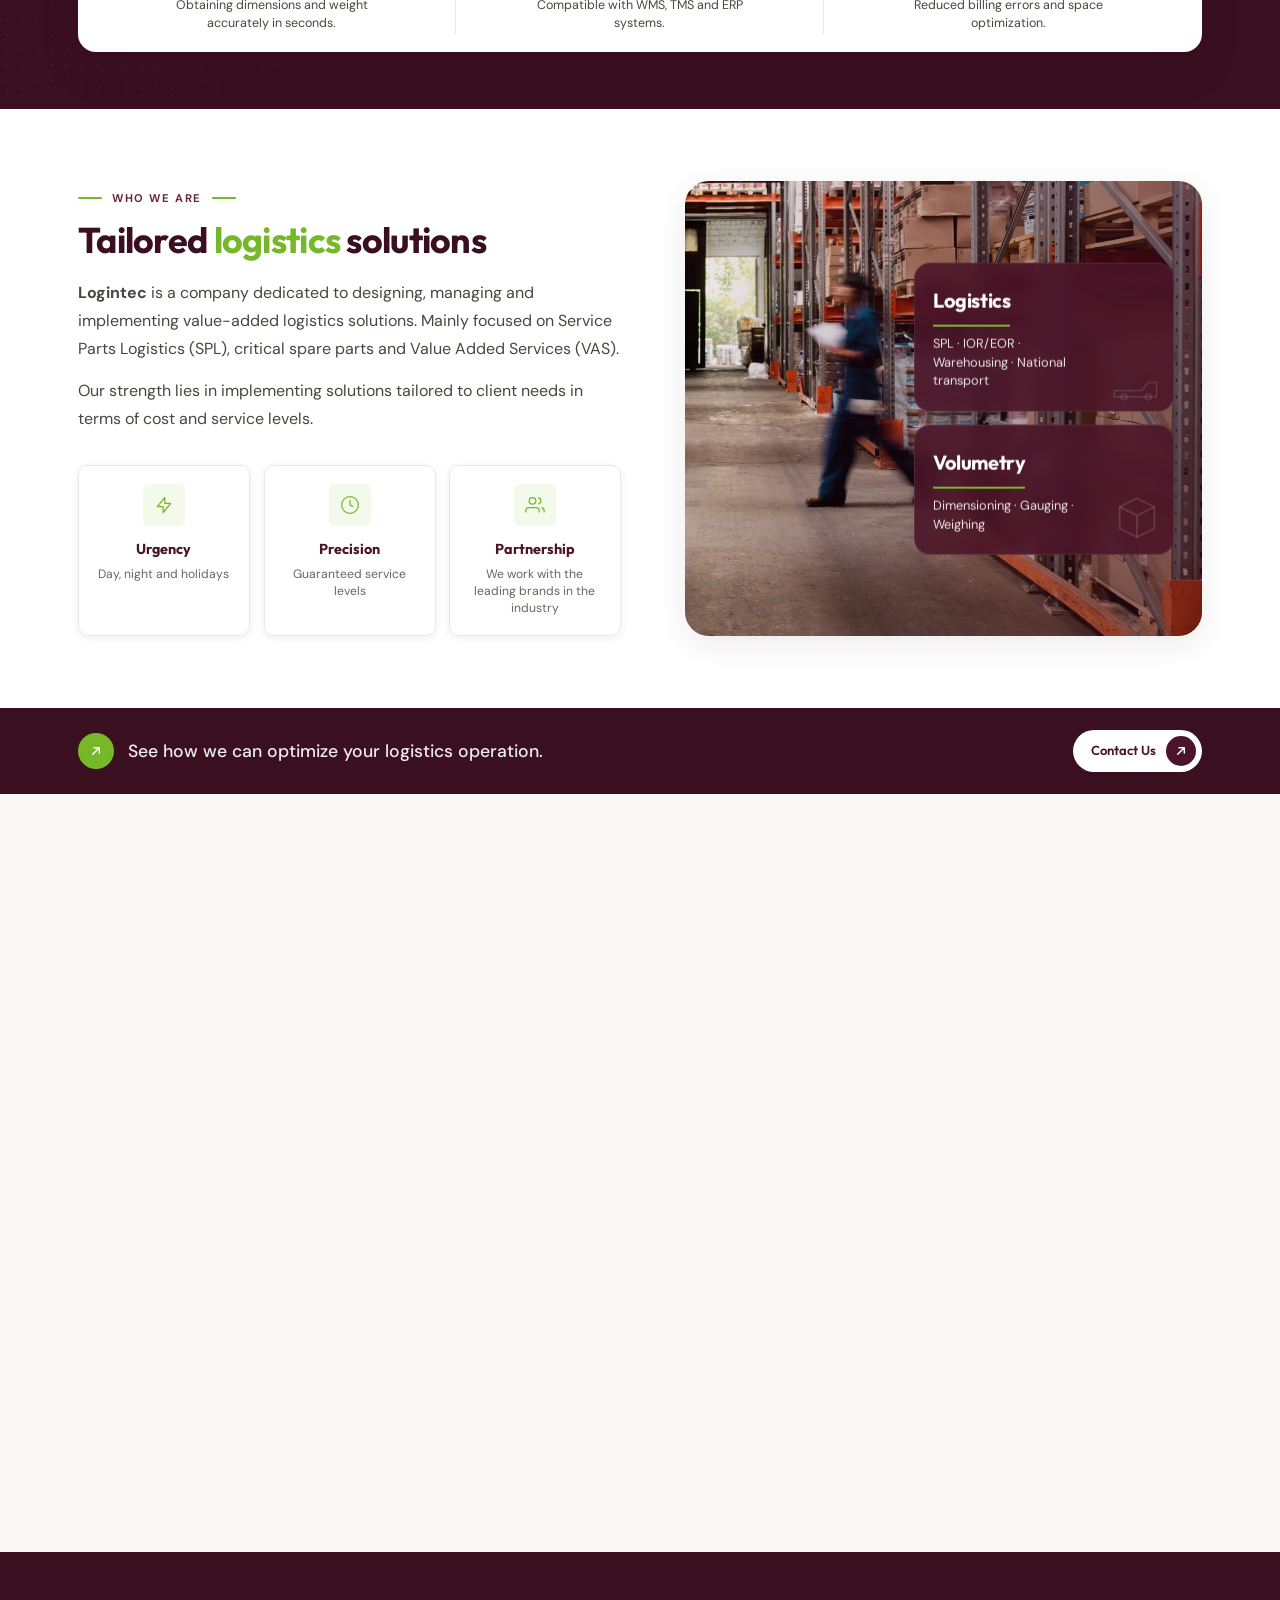
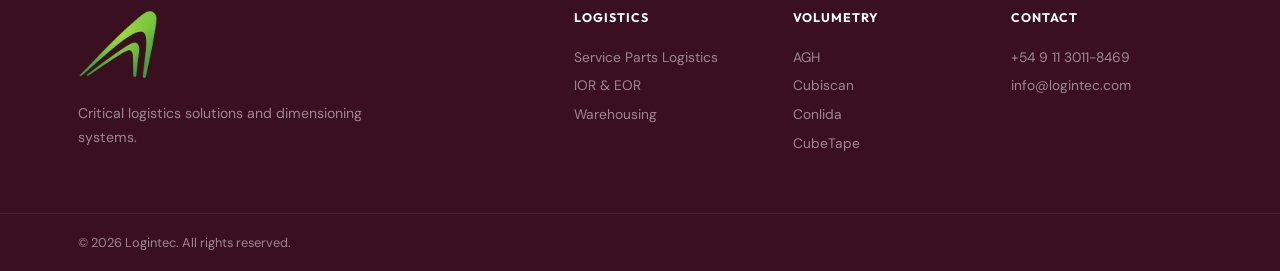
==== commit d139896c: "Cambio de footer" ====
--- a/index.html
+++ b/index.html
@@ -1,4 +1,4 @@
-<!DOCTYPE html>
+﻿<!DOCTYPE html>
 <html lang="es">
 <head>
   <meta charset="UTF-8" />
@@ -535,7 +535,7 @@
     <div class="container footer__inner">
       <div class="footer__brand">
         <a href="index.html" class="logo logo--footer">
-          <img src="assets/logo.png" alt="Logintec" class="logo__img" width="180" height="48" loading="lazy" />
+          <img src="assets/logominimalista.png" alt="Logintec" class="logo__img" width="56" height="56" loading="lazy" />
         </a>
         <p data-i18n="footer.desc">Soluciones logísticas críticas y sistemas de dimensionamiento.</p>
       </div>
--- a/css/styles.css
+++ b/css/styles.css
@@ -318,7 +318,8 @@
 }
 
 .logo--footer .logo__img {
-  height: 38px;
+  height: 72px;
+  max-width: 80px;
 }
 
 .logo__word { color: #1e1e1e; }
@@ -1747,9 +1748,9 @@
 .footer__brand .logo {
   margin-bottom: 6px;
   display: inline-flex;
-  padding: 10px 14px;
-  background: var(--white);
-  border-radius: 10px;
+  padding: 0;
+  background: none;
+  border-radius: 0;
 }
 
 .footer__brand p {
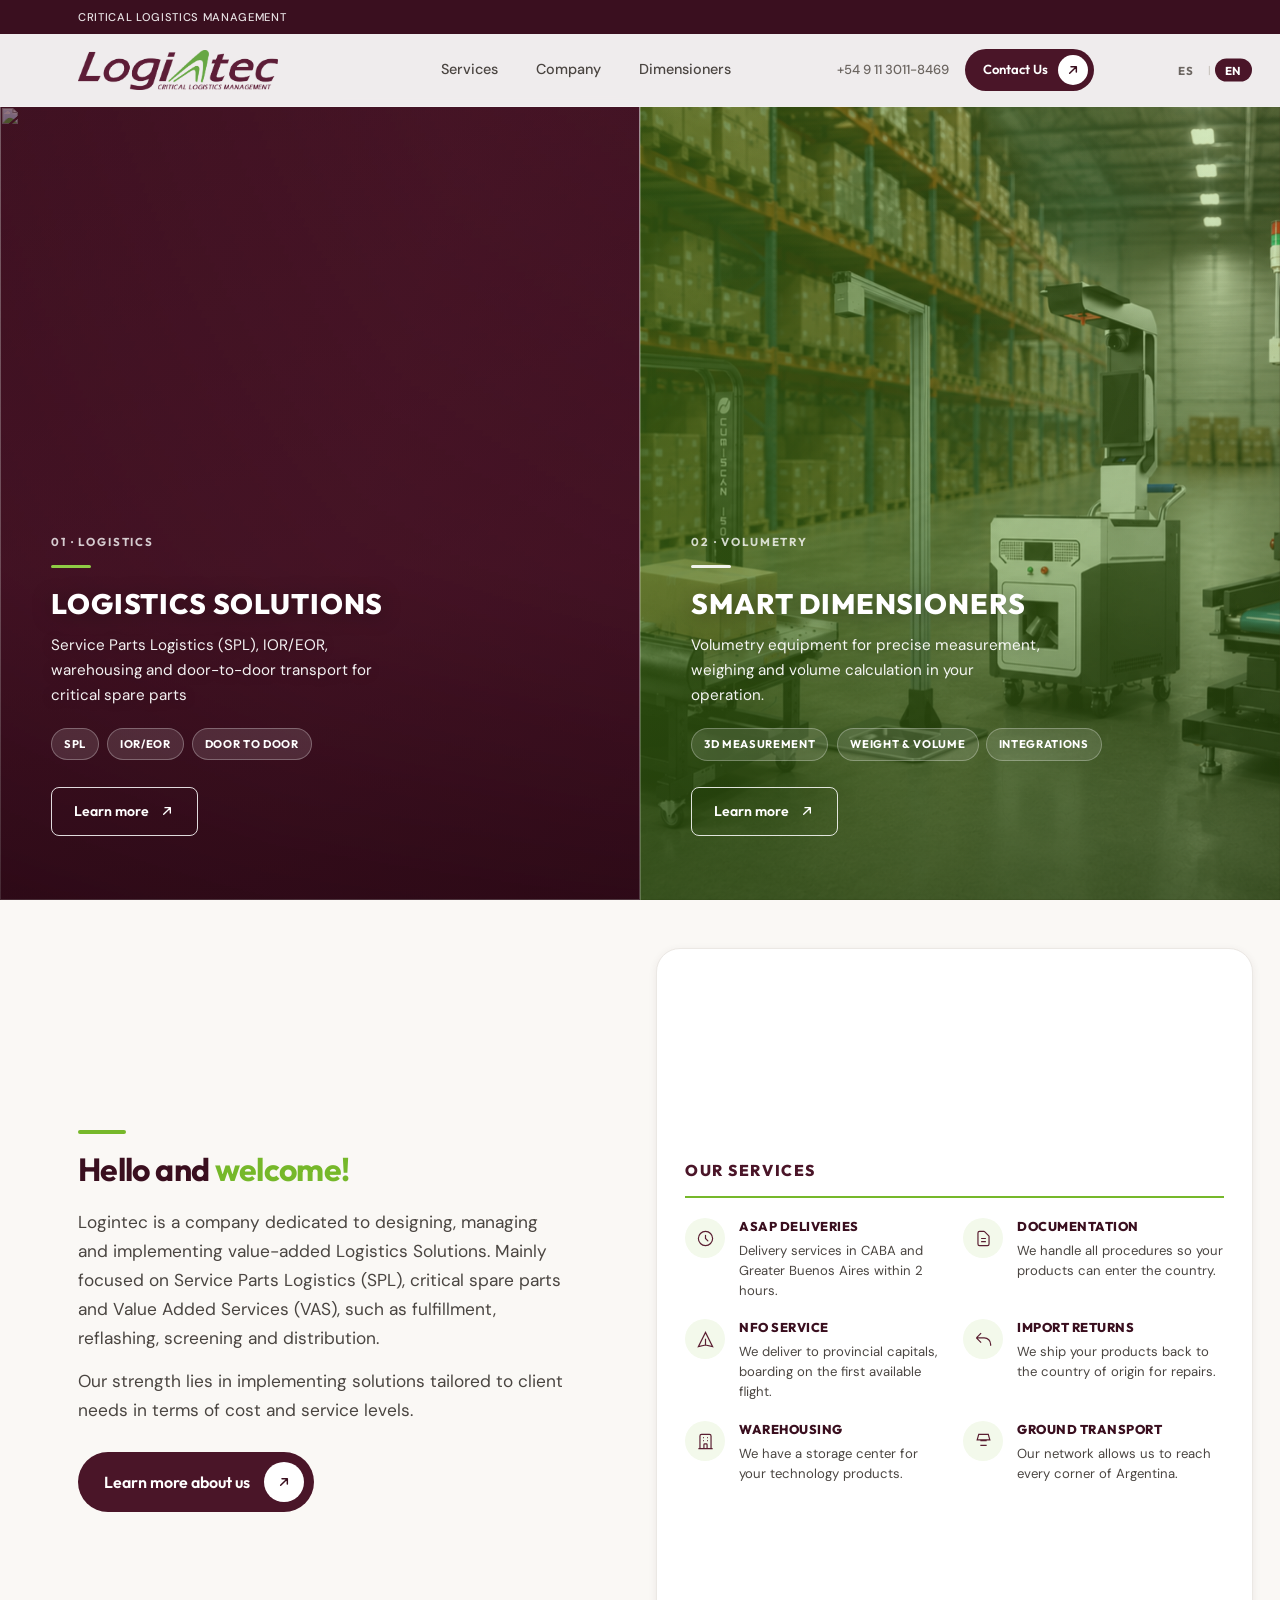
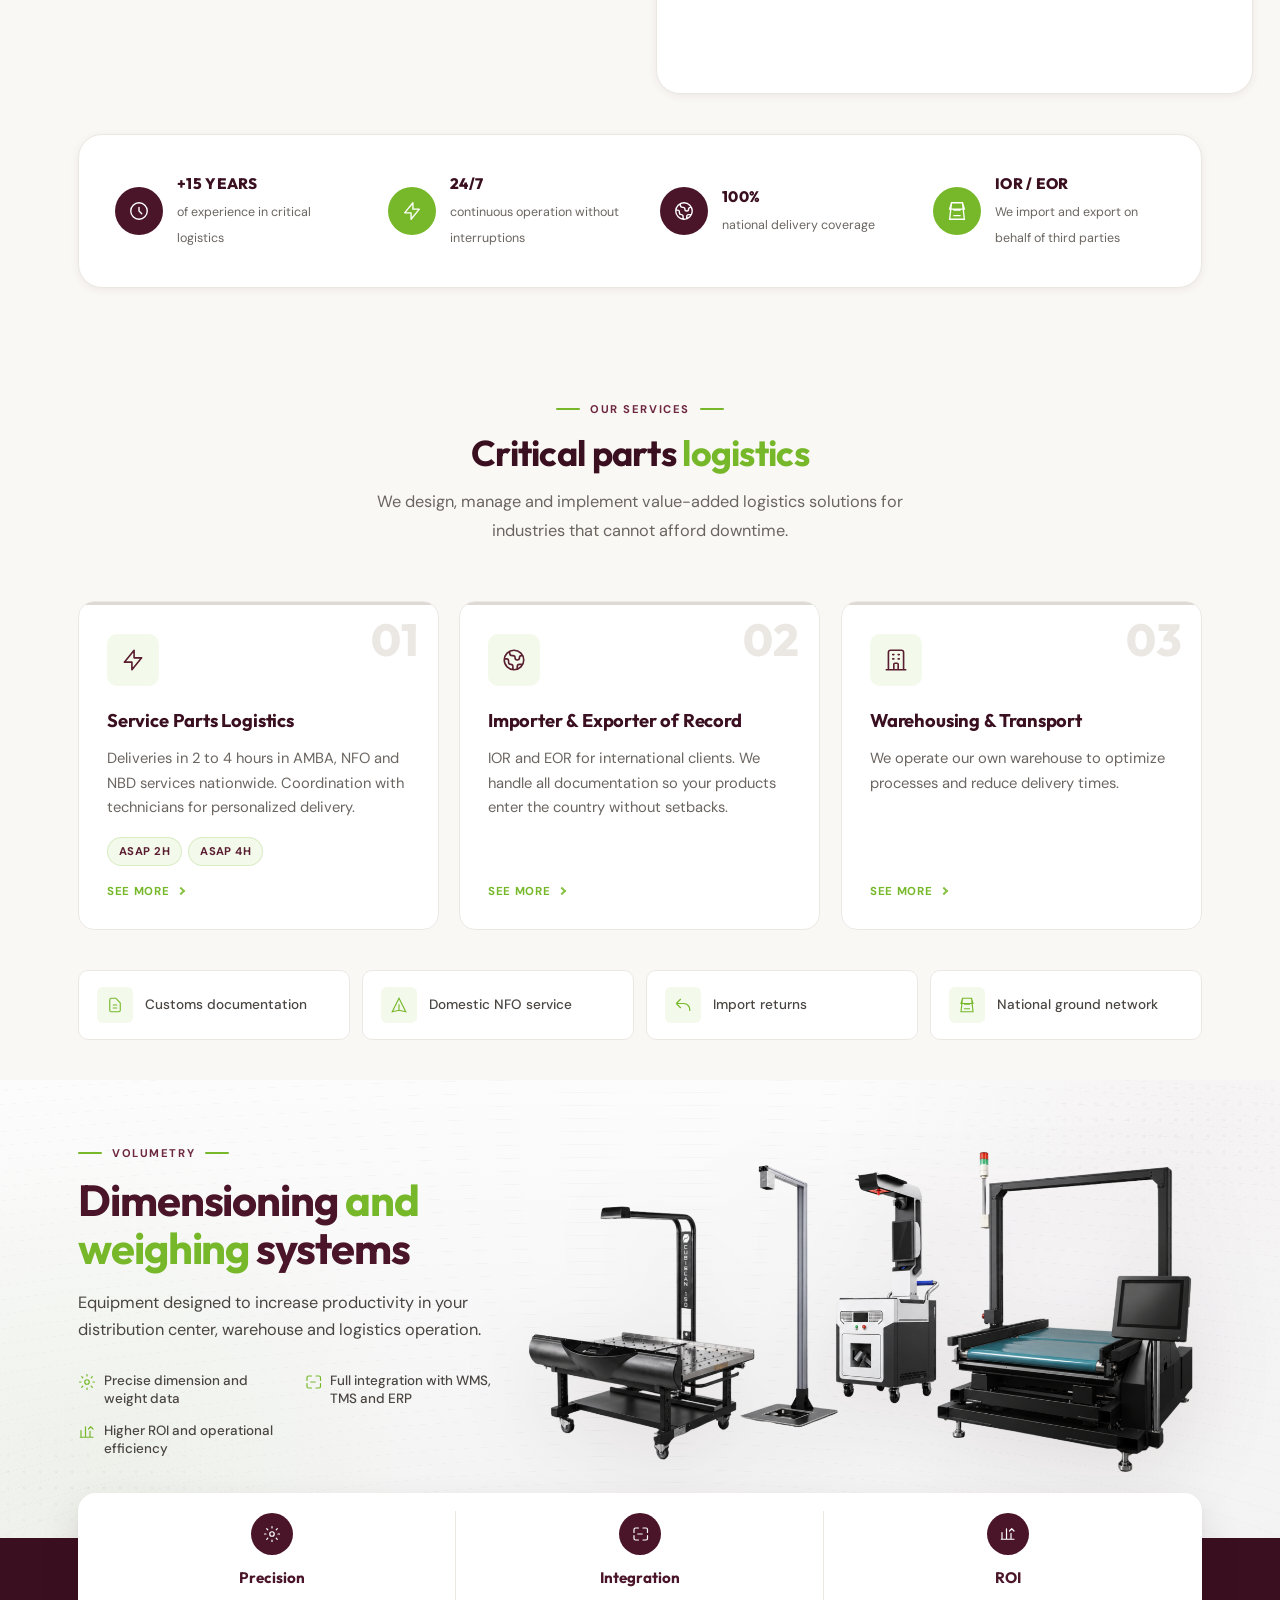
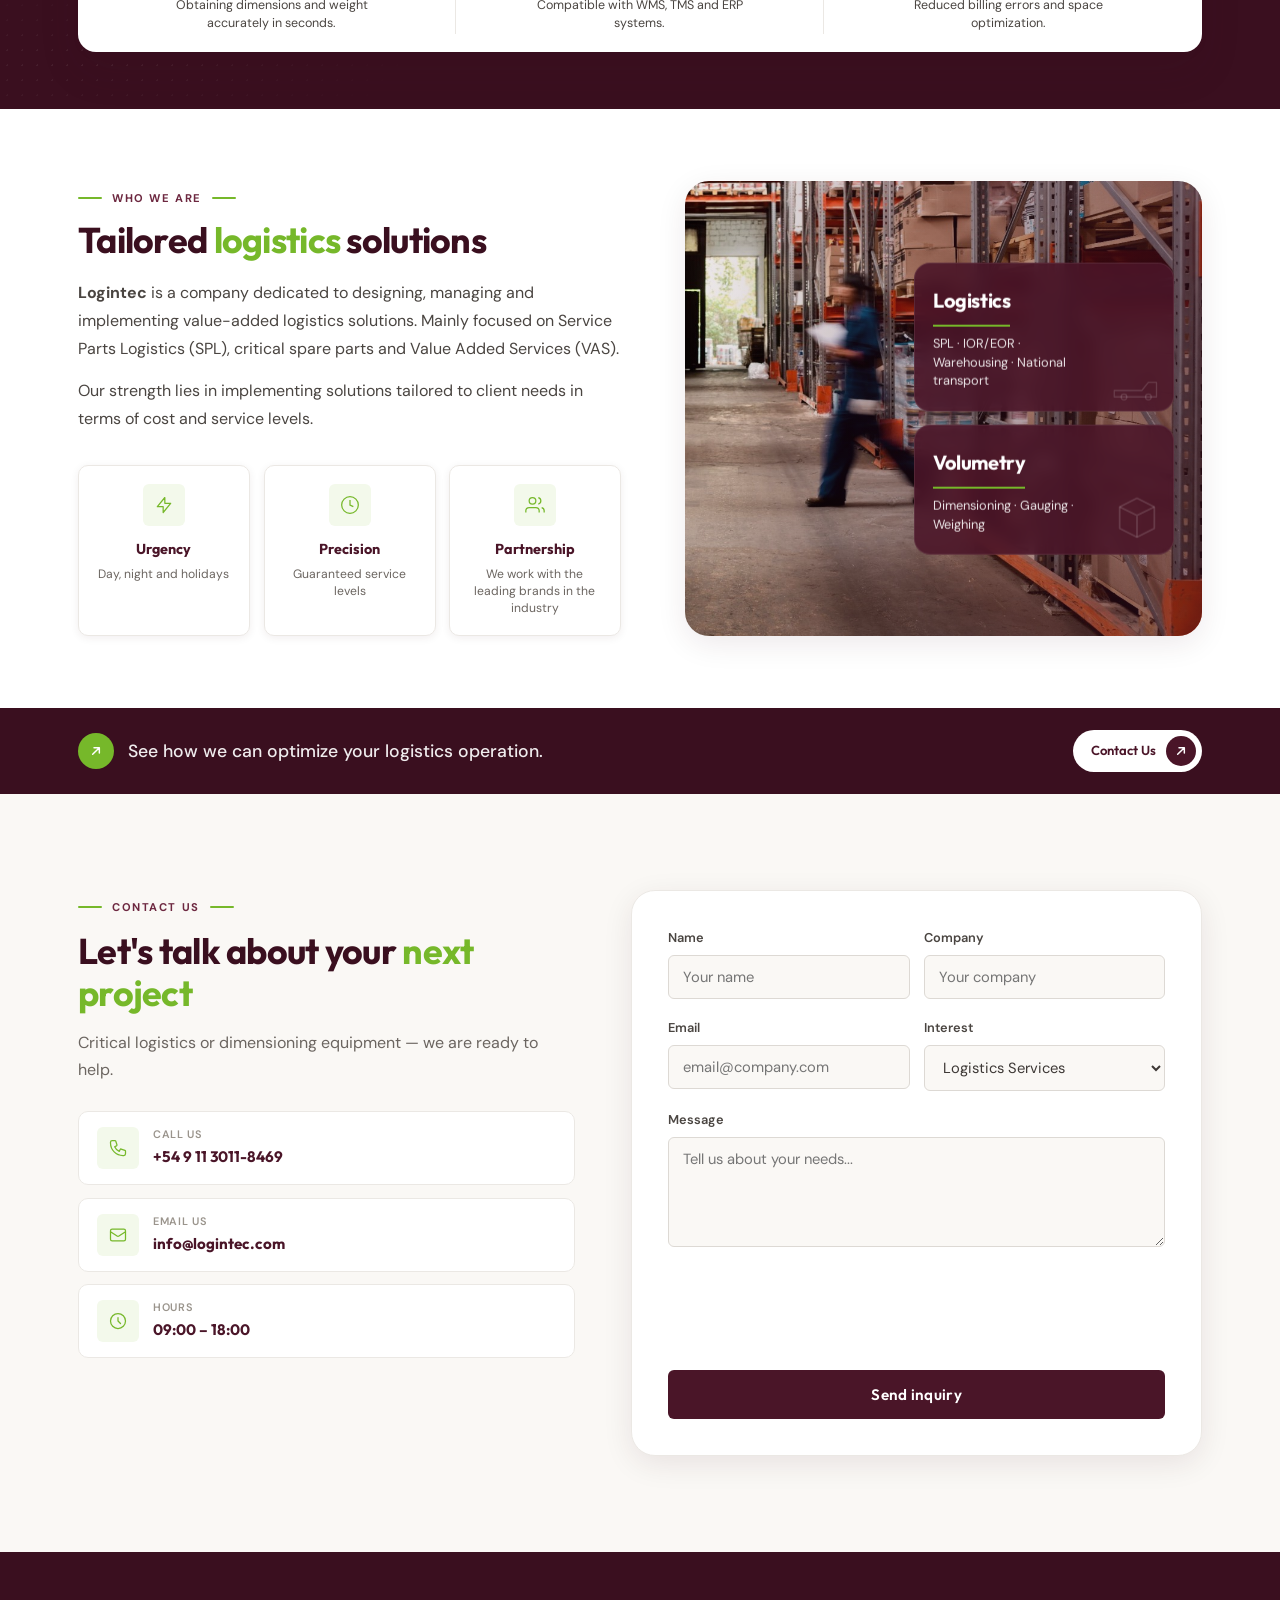
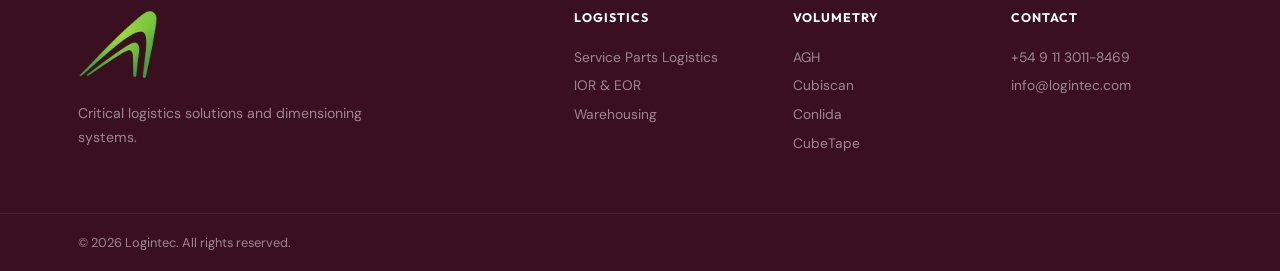
==== commit 7f7483c0: "SEO" ====
--- a/index.html
+++ b/index.html
@@ -3,8 +3,16 @@
 <head>
   <meta charset="UTF-8" />
   <meta name="viewport" content="width=device-width, initial-scale=1.0" />
-  <meta name="description" data-i18n="meta.description" content="Logintec – Critical Logistics Management. Soluciones logísticas críticas y sistemas Cubiscan de dimensionamiento." />
+  <meta name="description" data-i18n="meta.description" content="Logintec es una empresa dedicada al diseño, gestión e implementación de valor agregado en Soluciones Logísticas. Principalmente enfocada en la Logística de Partes de Servicio (SPL) y volumetría." />
   <title data-i18n="meta.title">Logintec – Critical Logistics Management</title>
+  <link rel="canonical" href="https://www.logintec.com/" />
+  <meta property="og:type" content="website" />
+  <meta property="og:site_name" content="Logintec" />
+  <meta property="og:url" content="https://www.logintec.com/" />
+  <meta property="og:title" content="Logintec – Critical Logistics Management" />
+  <meta property="og:description" content="Logintec es una empresa dedicada al diseño, gestión e implementación de valor agregado en Soluciones Logísticas. Principalmente enfocada en la Logística de Partes de Servicio (SPL) y volumetría." />
+  <meta property="og:image" content="https://www.logintec.com/assets/logo2.png" />
+  <meta name="twitter:card" content="summary_large_image" />
   <link rel="preconnect" href="https://fonts.googleapis.com" />
   <link rel="preconnect" href="https://fonts.gstatic.com" crossorigin />
   <link href="https://fonts.googleapis.com/css2?family=DM+Sans:ital,opsz,wght@0,9..40,300;0,9..40,400;0,9..40,500;0,9..40,600;0,9..40,700;1,9..40,400&family=Outfit:wght@400;500;600;700;800&display=swap" rel="stylesheet" />
@@ -13,6 +21,42 @@
   <link rel="icon" type="image/png" sizes="48x48" href="assets/favicon-48.png" />
   <link rel="apple-touch-icon" sizes="192x192" href="assets/favicon-192.png" />
   <link rel="stylesheet" href="css/styles.css" />
+  <script type="application/ld+json">
+  {
+    "@context": "https://schema.org",
+    "@graph": [
+      {
+        "@type": "Organization",
+        "@id": "https://www.logintec.com/#organization",
+        "name": "Logintec",
+        "url": "https://www.logintec.com/",
+        "logo": "https://www.logintec.com/assets/logo2.png",
+        "email": "info@logintec.com",
+        "telephone": "+54-9-11-3011-8469",
+        "description": "Critical Logistics Management. Soluciones logísticas críticas y sistemas de dimensionamiento."
+      },
+      {
+        "@type": "WebSite",
+        "@id": "https://www.logintec.com/#website",
+        "name": "Logintec",
+        "url": "https://www.logintec.com/",
+        "publisher": { "@id": "https://www.logintec.com/#organization" },
+        "inLanguage": ["es", "en"]
+      },
+      {
+        "@type": "ItemList",
+        "name": "Navegación principal",
+        "itemListElement": [
+          { "@type": "SiteNavigationElement", "position": 1, "name": "Contáctenos", "url": "https://www.logintec.com/#contacto" },
+          { "@type": "SiteNavigationElement", "position": 2, "name": "Empresa", "url": "https://www.logintec.com/empresa.html" },
+          { "@type": "SiteNavigationElement", "position": 3, "name": "Servicios", "url": "https://www.logintec.com/servicios.html" },
+          { "@type": "SiteNavigationElement", "position": 4, "name": "Volumetría", "url": "https://www.logintec.com/dimensionadores.html" },
+          { "@type": "SiteNavigationElement", "position": 5, "name": "Service Parts Logistics", "url": "https://www.logintec.com/servicios.html#spl" }
+        ]
+      }
+    ]
+  }
+  </script>
 </head>
 <body>
   <!-- Top bar -->
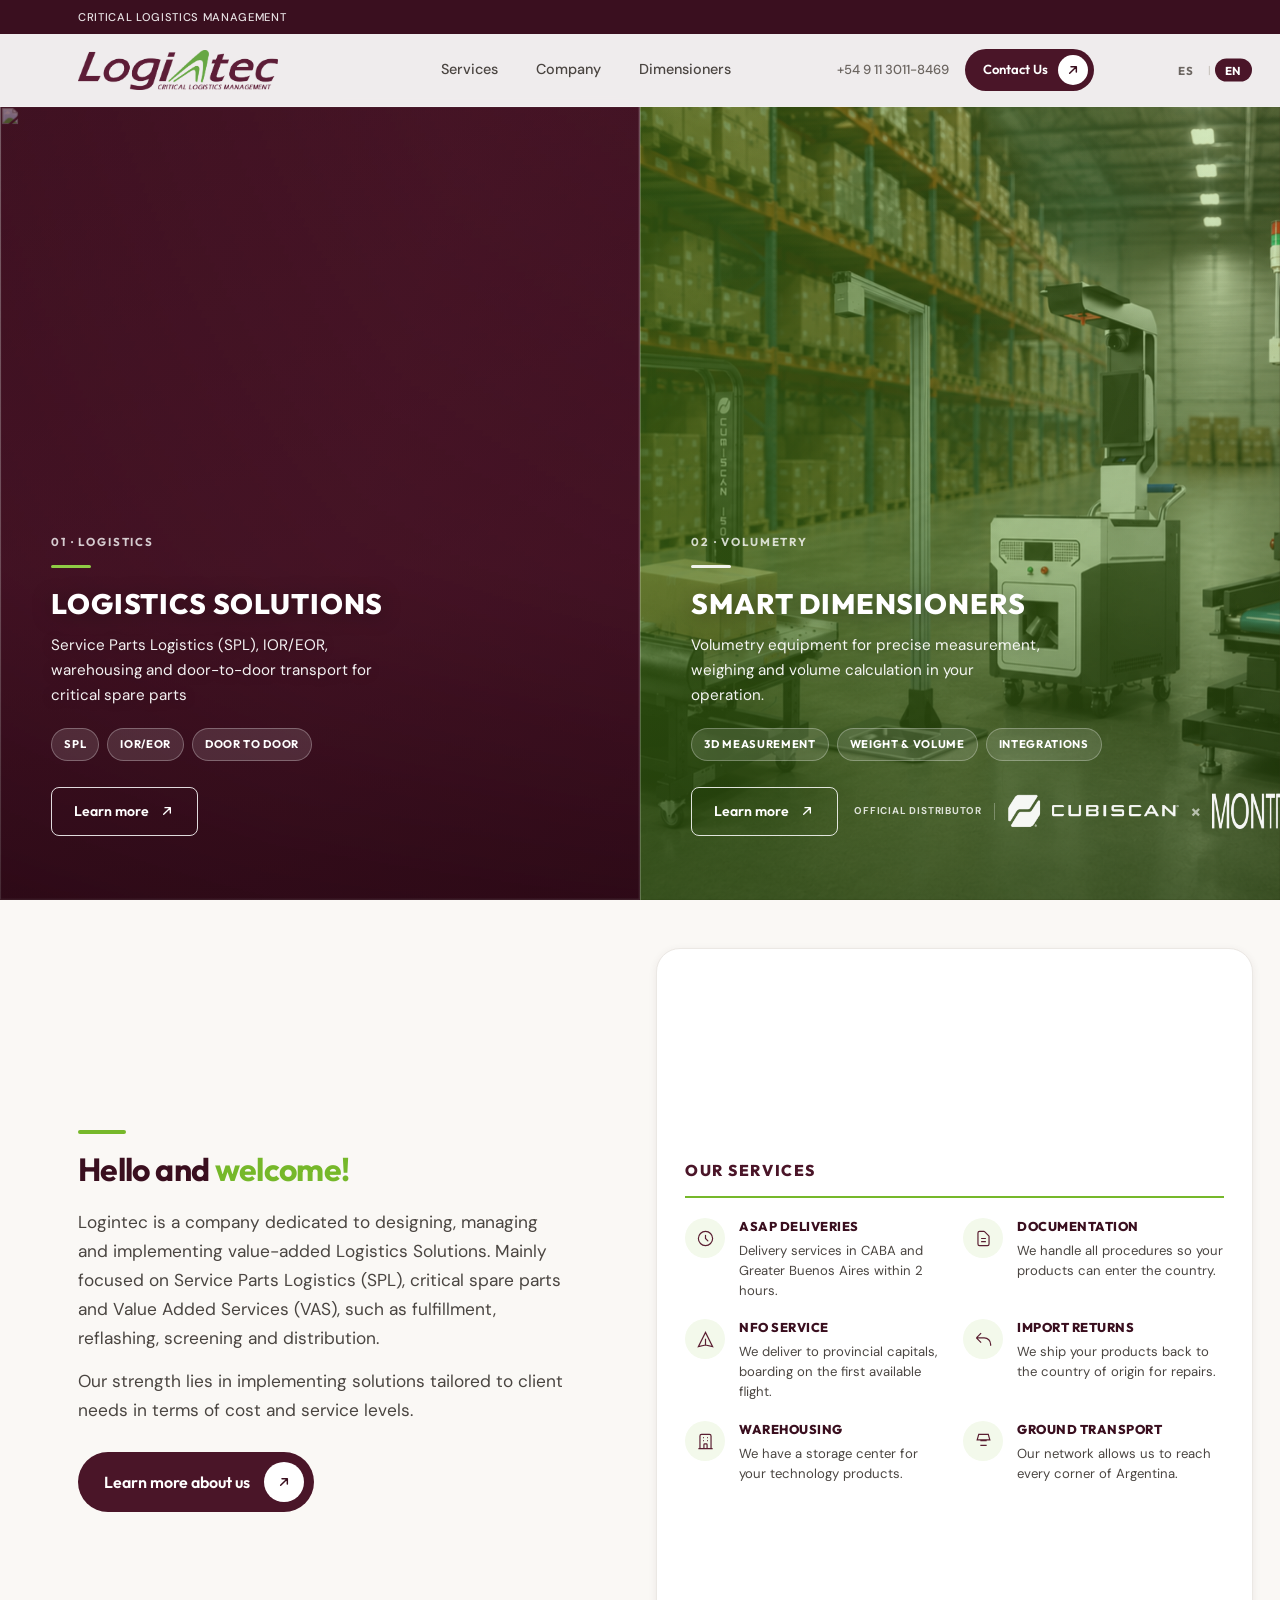
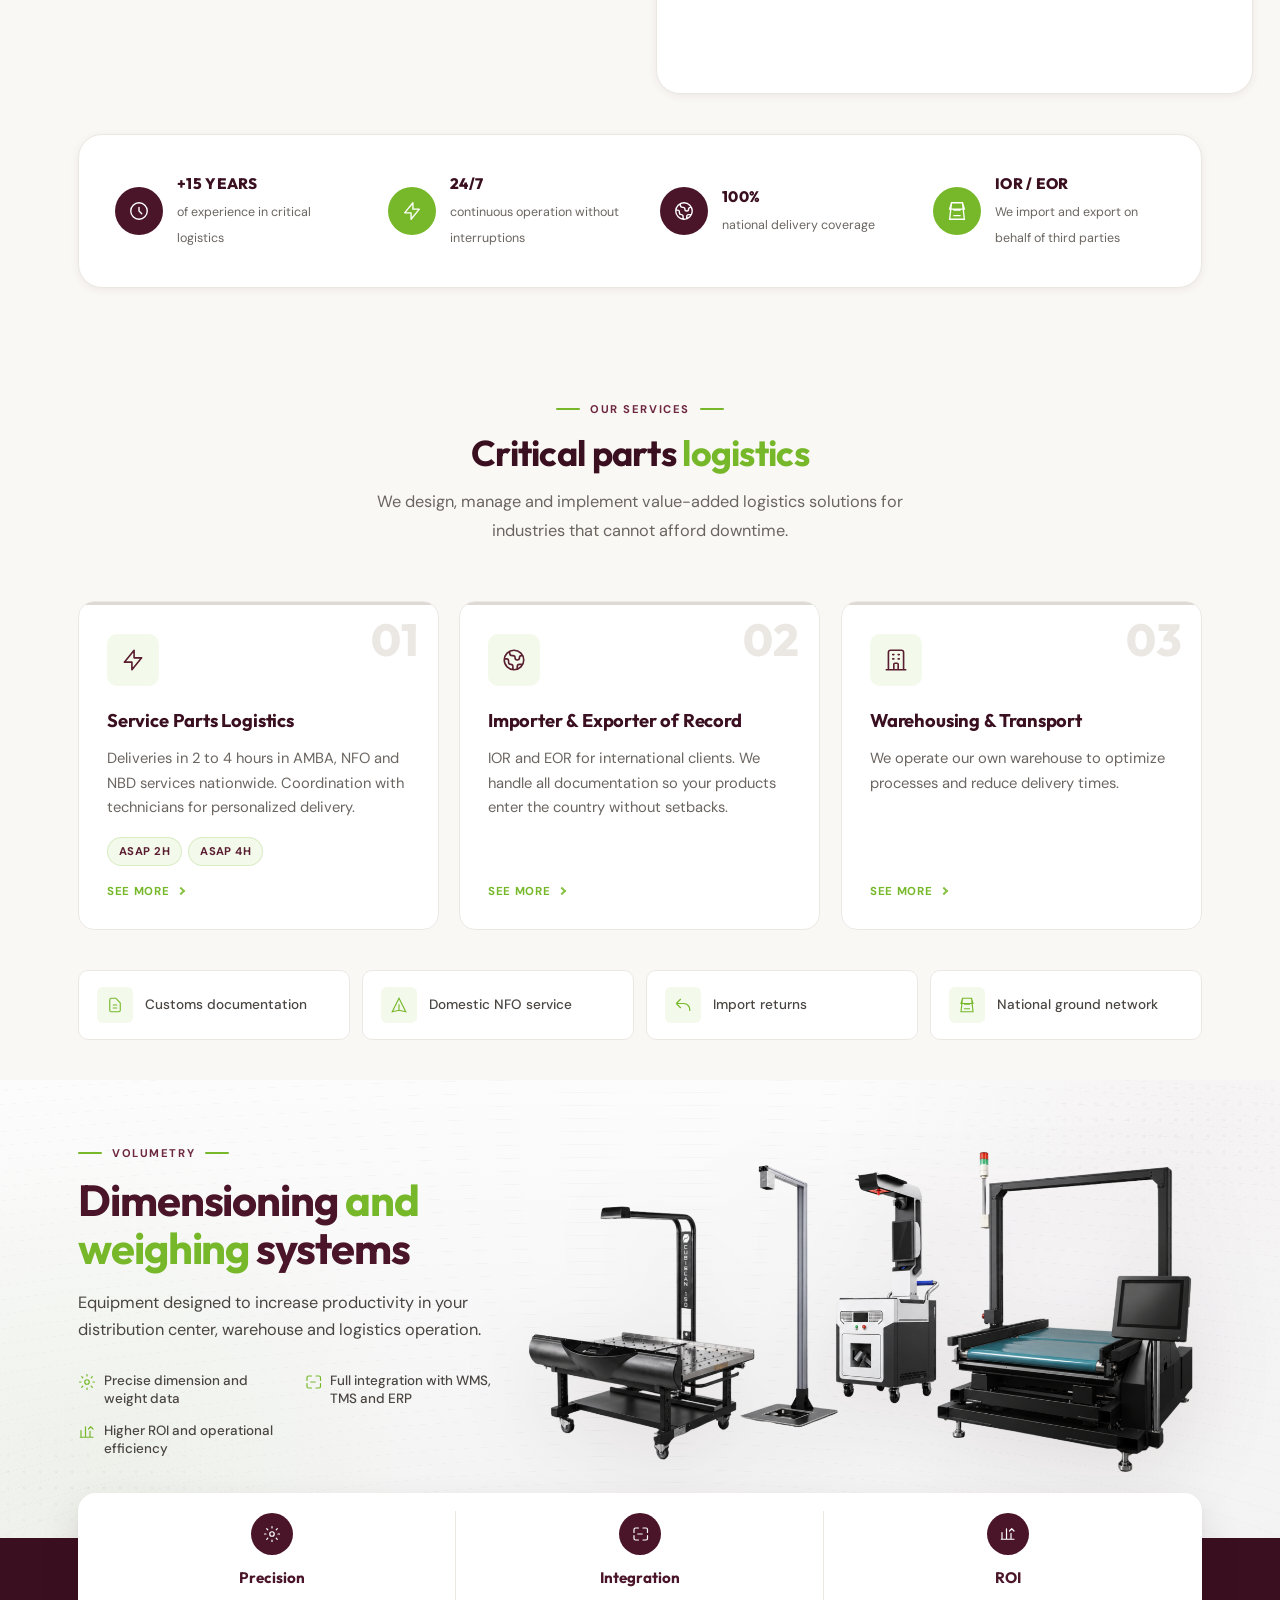
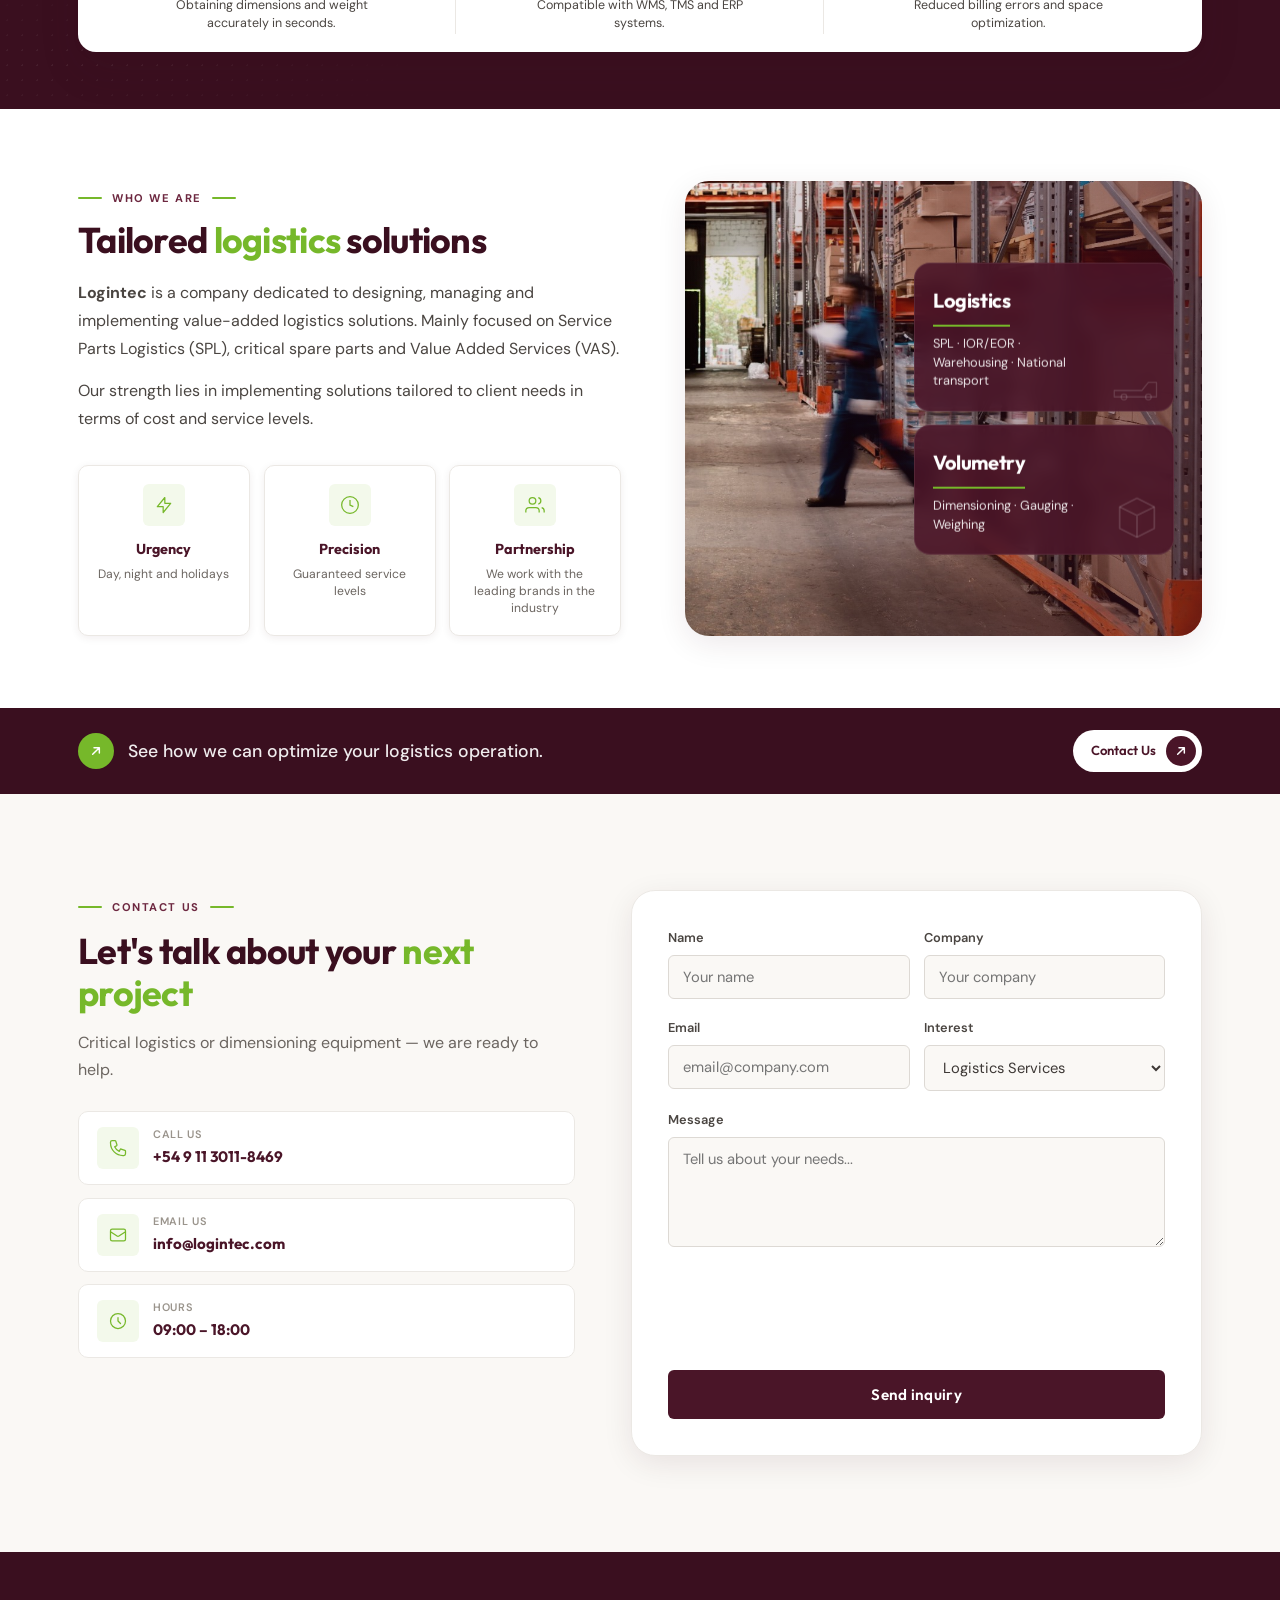
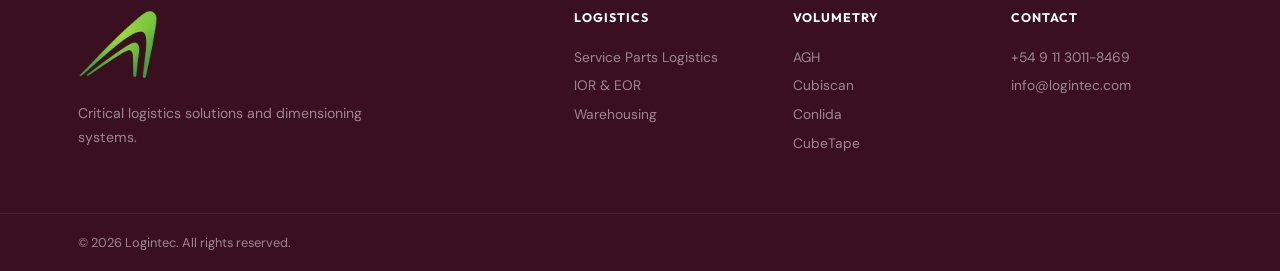
==== commit c31be6b2: "Montra" ====
--- a/index.html
+++ b/index.html
@@ -128,7 +128,7 @@
         </div>
       </a>
 
-      <a href="dimensionadores.html" class="hero-panel hero-panel--volumetry">
+      <div class="hero-panel hero-panel--volumetry" data-hero-link="dimensionadores.html" role="link" tabindex="0" aria-label="Dimensionadores inteligentes">
         <img
           class="hero-panel__img"
           src="assets/extras/dimensionadores.png"
@@ -146,12 +146,22 @@
             <li data-i18n="hero.panel.volumetry.chip2">Peso y volumen</li>
             <li data-i18n="hero.panel.volumetry.chip3">Integraciones</li>
           </ul>
-          <span class="hero-panel__cta hero-panel__cta--ghost">
-            <span data-i18n="welcome.card.more">Conocé más</span>
-            <svg viewBox="0 0 24 24" fill="none" stroke="currentColor" stroke-width="2" aria-hidden="true"><path d="M7 17L17 7M17 7H9M17 7v8" stroke-linecap="round" stroke-linejoin="round"/></svg>
-          </span>
-        </div>
-      </a>
+          <div class="hero-panel__footer">
+            <span class="hero-panel__cta hero-panel__cta--ghost">
+              <span data-i18n="welcome.card.more">Conocé más</span>
+              <svg viewBox="0 0 24 24" fill="none" stroke="currentColor" stroke-width="2" aria-hidden="true"><path d="M7 17L17 7M17 7H9M17 7v8" stroke-linecap="round" stroke-linejoin="round"/></svg>
+            </span>
+            <div class="hero-panel__partner" aria-label="Distribuidor oficial Cubiscan × Montra">
+              <span class="hero-panel__partner-txt" data-i18n="hero.panel.partner.label">Distribuidor oficial</span>
+              <img src="assets/marcas/cubiscan/logocubiscan.png" alt="Cubiscan" loading="lazy" />
+              <span class="hero-panel__partner-x" aria-hidden="true">×</span>
+              <a href="https://www.montrasolutions.com/" class="hero-panel__partner-montra-link montra-link" target="_blank" rel="noopener noreferrer" aria-label="Montra">
+                <img src="assets/marcas/cubiscan/logomontra.png" alt="Montra" loading="lazy" class="hero-panel__partner-montra" />
+              </a>
+            </div>
+          </div>
+        </div>
+      </div>
     </section>
 
     <!-- Bienvenida -->
--- a/css/styles.css
+++ b/css/styles.css
@@ -437,6 +437,10 @@
   text-decoration: none;
   overflow: hidden;
   transition: filter 0.55s var(--ease);
+}
+
+.hero-panel[data-hero-link] {
+  cursor: pointer;
 }
 
 .hero:hover .hero-panel:not(:hover) {
@@ -639,6 +643,87 @@
   -webkit-backdrop-filter: blur(6px);
 }
 
+.hero-panel__footer {
+  display: flex;
+  align-items: center;
+  gap: 16px;
+  flex-wrap: nowrap;
+}
+
+.hero-panel__partner {
+  display: flex;
+  align-items: center;
+  gap: 10px;
+  flex-shrink: 0;
+  opacity: 0;
+  transform: translateY(18px);
+  animation: heroFadeUp 0.75s var(--ease) 0.75s forwards;
+}
+
+.hero-panel__partner-txt {
+  font-size: 0.62rem;
+  font-weight: 700;
+  letter-spacing: 0.08em;
+  text-transform: uppercase;
+  color: rgba(255, 255, 255, 0.82);
+  white-space: nowrap;
+  border-right: 1px solid rgba(255, 255, 255, 0.28);
+  padding-right: 12px;
+  margin-right: 2px;
+}
+
+.hero-panel--volumetry .hero-panel__partner img {
+  display: block;
+  height: 40px;
+  width: auto;
+  object-fit: contain;
+  filter: brightness(0) invert(1);
+  opacity: 0.95;
+}
+
+.hero-panel__partner-montra-link {
+  display: inline-flex;
+  align-items: center;
+  flex-shrink: 0;
+  line-height: 0;
+}
+
+.hero-panel__partner-montra-link:hover .hero-panel__partner-montra {
+  opacity: 1;
+}
+
+.hero-panel__partner-montra {
+  height: 36px !important;
+  filter: brightness(0) invert(1) !important;
+  opacity: 0.95 !important;
+}
+
+.dim-brand__brandmark-partner-link,
+.equipos-hero__brand-partner-link {
+  display: inline-flex;
+  align-items: center;
+  line-height: 0;
+  transition: opacity var(--transition), transform var(--transition);
+}
+
+.dim-brand__brandmark-partner-link:hover,
+.equipos-hero__brand-partner-link:hover {
+  opacity: 1;
+  transform: scale(1.04);
+}
+
+.dim-brand__brandmark-partner-link:hover .dim-brand__brandmark-partner,
+.equipos-hero__brand-partner-link:hover .equipos-hero__brand-partner {
+  opacity: 1;
+}
+
+.hero-panel--volumetry .hero-panel__partner-x {
+  font-size: 1.25rem;
+  font-weight: 700;
+  color: rgba(255, 255, 255, 0.6);
+  line-height: 1;
+}
+
 .hero-panel__cta {
   display: inline-flex;
   align-items: center;
@@ -648,6 +733,8 @@
   font-family: var(--font-display);
   font-size: 0.88rem;
   font-weight: 600;
+  white-space: nowrap;
+  flex-shrink: 0;
   transition: var(--transition);
   opacity: 0;
   transform: translateY(18px);
@@ -794,6 +881,47 @@
 .section__label--accent::before,
 .section__label--accent::after {
   background: var(--green-500);
+}
+
+.cubiscan-label-row {
+  display: flex;
+  align-items: center;
+  gap: 20px;
+  flex-wrap: wrap;
+  margin-bottom: 14px;
+}
+
+.cubiscan-label-row .cubiscan-label {
+  margin-bottom: 0;
+}
+
+.cubiscan-partner {
+  display: flex;
+  align-items: center;
+  gap: 14px;
+  padding: 10px 20px 10px 16px;
+  background: var(--white);
+  border: 1.5px solid var(--gray-100);
+  border-radius: var(--radius-lg);
+  box-shadow: var(--shadow-sm);
+}
+
+.cubiscan-partner__txt {
+  font-size: 0.65rem;
+  font-weight: 700;
+  letter-spacing: 0.1em;
+  text-transform: uppercase;
+  color: var(--gray-400);
+  white-space: nowrap;
+  border-right: 1px solid var(--gray-200);
+  padding-right: 14px;
+}
+
+.cubiscan-partner__logo img {
+  display: block;
+  height: 42px;
+  width: auto;
+  object-fit: contain;
 }
 
 .cubiscan-label {
@@ -1494,6 +1622,31 @@
   line-height: 1.45;
   margin: 0;
   max-width: 18ch;
+}
+
+.about-card__partners {
+  display: flex;
+  align-items: center;
+  gap: 10px;
+  margin-top: 14px;
+  padding: 8px 12px;
+  background: rgba(255, 255, 255, 0.95);
+  border-radius: var(--radius-sm);
+  width: fit-content;
+}
+
+.about-card__partners img {
+  display: block;
+  height: 28px;
+  width: auto;
+  object-fit: contain;
+}
+
+.about-card__partners span {
+  font-size: 1rem;
+  font-weight: 700;
+  color: var(--gray-300);
+  line-height: 1;
 }
 
 .about-card__deco {
@@ -3692,6 +3845,38 @@
   object-fit: contain;
 }
 
+.dim-brands-intro__collab {
+  display: flex;
+  align-items: center;
+  gap: 10px;
+  flex-shrink: 0;
+}
+
+.dim-brands-intro__x {
+  font-size: 1.3rem;
+  font-weight: 700;
+  color: var(--gray-300);
+  line-height: 1;
+  flex-shrink: 0;
+}
+
+.dim-brands-intro__logo--montra {
+  display: flex;
+  align-items: center;
+  justify-content: center;
+  opacity: 0.85;
+  margin-left: 8px;
+  transition: opacity var(--transition), transform var(--transition);
+}
+
+.dim-brands-intro__logo--montra img {
+  display: block;
+  width: auto;
+  height: clamp(34px, 4.2vw, 50px);
+  max-width: min(160px, 26vw);
+  object-fit: contain;
+}
+
 .dim-brands-intro__logo[href="#agh"] img,
 .dim-brands-intro__logo[href="#cubetape"] img {
   height: clamp(52px, 6.5vw, 72px);
@@ -3853,6 +4038,28 @@
 
 .dim-brand__brandmark {
   margin-bottom: 20px;
+}
+
+.dim-brand__brandmark--collab {
+  display: flex;
+  align-items: center;
+  gap: 14px;
+}
+
+.dim-brand__brandmark-x {
+  font-size: 1.4rem;
+  font-weight: 700;
+  color: var(--gray-300);
+  line-height: 1;
+}
+
+.dim-brand__brandmark-partner {
+  display: block;
+  height: clamp(38px, 4.2vw, 56px);
+  width: auto;
+  max-width: 190px;
+  object-fit: contain;
+  object-position: left center;
 }
 
 .dim-brand__brandmark-logo {
@@ -4270,6 +4477,9 @@
 
 .equipos-hero__brand {
   margin-bottom: 22px;
+  display: flex;
+  align-items: center;
+  gap: 14px;
 }
 
 .equipos-hero__brand img {
@@ -4277,6 +4487,22 @@
   height: clamp(44px, 5vw, 62px);
   width: auto;
   max-width: 260px;
+  object-fit: contain;
+  object-position: left center;
+}
+
+.equipos-hero__brand-x {
+  font-size: 1.4rem;
+  font-weight: 700;
+  color: var(--gray-300);
+  line-height: 1;
+}
+
+.equipos-hero__brand-partner {
+  display: block;
+  height: clamp(44px, 5vw, 64px);
+  width: auto;
+  max-width: 220px;
   object-fit: contain;
   object-position: left center;
 }
@@ -6250,6 +6476,10 @@
     grid-template-columns: 1fr auto;
     height: 64px;
     padding-right: 88px;
+  }
+
+  :root {
+    --header-height: 98px;
   }
 
   .header__inner .logo__img {
@@ -6331,7 +6561,10 @@
 
   .hero {
     grid-template-columns: 1fr;
-    min-height: auto;
+    grid-template-rows: 1fr 1fr;
+    height: 100svh;
+    min-height: 100svh;
+    max-height: 100svh;
   }
 
   .hero::after {
@@ -6343,21 +6576,91 @@
   }
 
   .hero-panel {
-    min-height: min(72vh, 560px);
+    min-height: 0;
+    height: 100%;
     align-items: flex-end;
   }
 
   .hero-panel__content {
-    padding: 36px 28px 40px;
+    padding: 14px 20px 16px;
     max-width: 100%;
   }
 
+  .hero-panel__eyebrow {
+    margin-bottom: 6px;
+    font-size: 0.62rem;
+  }
+
+  .hero-panel__line {
+    width: 28px;
+    height: 2px;
+    margin-bottom: 8px;
+  }
+
   .hero-panel__title {
-    font-size: clamp(1.45rem, 5.5vw, 1.9rem);
+    font-size: clamp(1.15rem, 4.2vw, 1.4rem);
+    margin-bottom: 6px;
+    line-height: 1.1;
+  }
+
+  .hero-panel__desc {
+    font-size: 0.78rem;
+    line-height: 1.35;
+    margin-bottom: 8px;
+    display: -webkit-box;
+    -webkit-line-clamp: 2;
+    -webkit-box-orient: vertical;
+    overflow: hidden;
   }
 
   .hero-panel__chips {
-    margin-bottom: 22px;
+    margin-bottom: 10px;
+    gap: 6px;
+  }
+
+  .hero-panel__chips li {
+    padding: 4px 10px;
+    font-size: 0.68rem;
+  }
+
+  .hero-panel__cta {
+    padding: 8px 14px;
+    font-size: 0.78rem;
+    gap: 8px;
+  }
+
+  .hero-panel__footer {
+    flex-direction: column;
+    align-items: flex-start;
+    gap: 10px;
+  }
+
+  .hero-panel__partner {
+    gap: 6px;
+    flex-wrap: wrap;
+    max-width: 100%;
+  }
+
+  .hero-panel__partner-txt {
+    font-size: 0.52rem;
+    padding-right: 8px;
+  }
+
+  .hero-panel--volumetry .hero-panel__partner img {
+    height: 26px;
+  }
+
+  .hero-panel__partner-montra {
+    height: 24px !important;
+  }
+
+  .hero-panel--volumetry .hero-panel__partner-x {
+    font-size: 0.95rem;
+  }
+
+  .hero-panel__cta svg {
+    width: 14px;
+    height: 14px;
   }
 
   .hero-pill-btn { width: 100%; justify-content: space-between; }
@@ -6501,6 +6804,19 @@
 
 @media (max-width: 480px) {
   .welcome-stats { grid-template-columns: 1fr; padding: 20px 16px; }
+
+  .hero-panel__content {
+    padding: 10px 16px 12px;
+  }
+
+  .hero-panel__desc {
+    -webkit-line-clamp: 2;
+    margin-bottom: 6px;
+  }
+
+  .hero-panel__chips {
+    margin-bottom: 8px;
+  }
 
   .container { padding: 0 20px; }
 
